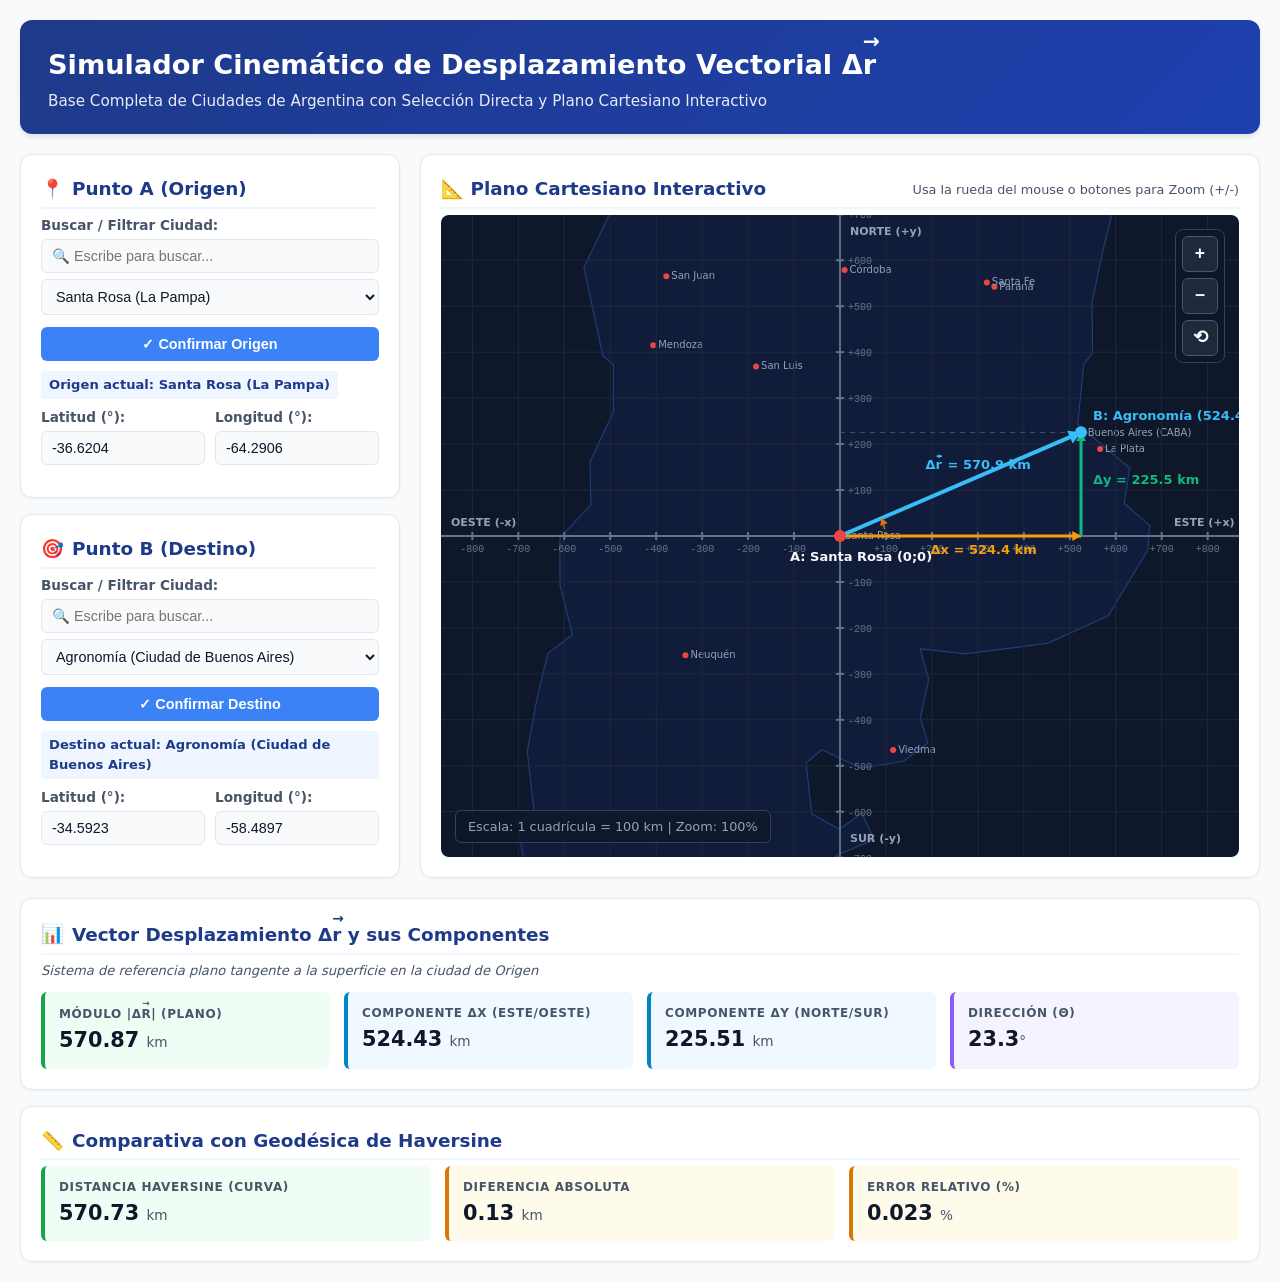
==== desplazamiento2d/index.html @ 4ae75385 "Create index.html" ====
<!DOCTYPE html>
<html lang="es">
<head>
    <meta charset="UTF-8">
    <meta name="viewport" content="width=device-width, initial-scale=1.0">
    <title>Simulador Cinemático de Desplazamiento Vectorial Δr</title>
    <style>
        :root {
            --primary: #1e3a8a;
            --primary-light: #3b82f6;
            --accent: #d97706;
            --bg-main: #f8fafc;
            --card-bg: #ffffff;
            --text-dark: #0f172a;
            --text-muted: #475569;
            --border: #e2e8f0;
            --success: #16a34a;
        }
        * { box-sizing: border-box; margin: 0; padding: 0; }
        body { font-family: system-ui, sans-serif; background-color: var(--bg-main); color: var(--text-dark); line-height: 1.5; padding: 20px; }
        .container { max-width: 1320px; margin: 0 auto; }
        .vec-arrow { position: relative; display: inline-block; padding-top: 0.1em; }
        .vec-arrow::after { content: "→"; position: absolute; top: -0.55em; left: 0; width: 100%; text-align: center; font-size: 0.75em; font-weight: bold; line-height: 1; }
        header { background: linear-gradient(135deg, #1e3a8a 0%, #1e40af 100%); color: white; padding: 22px 28px; border-radius: 12px; margin-bottom: 20px; box-shadow: 0 4px 6px -1px rgba(0,0,0,0.1); }
        header h1 { font-size: 1.7rem; font-weight: 700; margin-bottom: 4px; }
        header p { font-size: 0.95rem; opacity: 0.9; }
        .top-row { display: grid; grid-template-columns: 380px 1fr; gap: 20px; margin-bottom: 20px; }
        @media (max-width: 960px) { .top-row { grid-template-columns: 1fr; } }
        .left-panel { display: flex; flex-direction: column; gap: 16px; }
        .canvas-panel { display: flex; flex-direction: column; }
        .card { background-color: var(--card-bg); border: 1px solid var(--border); border-radius: 12px; padding: 20px; box-shadow: 0 1px 3px rgba(0,0,0,0.05); }
        .card h2 { font-size: 1.15rem; color: var(--primary); margin-bottom: 6px; padding-bottom: 4px; border-bottom: 2px solid #eff6ff; display: flex; align-items: center; gap: 8px; }
        .subtitle-text { font-size: 0.82rem; color: var(--text-muted); font-weight: 500; margin-bottom: 12px; font-style: italic; }
        .form-group { margin-bottom: 12px; }
        label { display: block; font-size: 0.85rem; font-weight: 600; color: var(--text-muted); margin-bottom: 4px; }
        select, input { width: 100%; padding: 8px 10px; border: 1px solid var(--border); border-radius: 6px; font-size: 0.9rem; background-color: #f8fafc; color: var(--text-dark); transition: border-color 0.2s; }
        select:focus, input:focus { outline: none; border-color: var(--primary-light); background-color: #ffffff; }
        .btn-confirm { width: 100%; background-color: var(--primary-light); color: white; font-weight: 700; font-size: 0.9rem; padding: 9px 12px; border: none; border-radius: 6px; cursor: pointer; margin-top: 6px; margin-bottom: 10px; transition: background-color 0.2s, transform 0.1s; display: flex; align-items: center; justify-content: center; gap: 6px; }
        .btn-confirm:hover { background-color: var(--primary); }
        .btn-confirm:active { transform: scale(0.98); }
        .coords-grid { display: grid; grid-template-columns: 1fr 1fr; gap: 10px; }
        .canvas-container { width: 100%; height: 100%; min-height: 520px; background-color: #0f172a; border-radius: 8px; position: relative; overflow: hidden; user-select: none; }
        canvas { width: 100%; height: 100%; display: block; cursor: grab; }
        canvas:active { cursor: grabbing; }
        .zoom-toolbar { position: absolute; top: 14px; right: 14px; display: flex; flex-direction: column; gap: 6px; z-index: 10; background: rgba(15,23,42,0.85); padding: 6px; border-radius: 8px; border: 1px solid #334155; backdrop-filter: blur(4px); }
        .btn-zoom { background: #1e293b; color: #f8fafc; border: 1px solid #475569; width: 36px; height: 36px; border-radius: 6px; font-size: 1.1rem; font-weight: bold; cursor: pointer; display: flex; align-items: center; justify-content: center; transition: all 0.2s; }
        .btn-zoom:hover { background: var(--primary-light); border-color: var(--primary-light); }
        .zoom-info { position: absolute; bottom: 14px; left: 14px; background: rgba(15,23,42,0.85); color: #94a3b8; font-size: 0.8rem; padding: 6px 12px; border-radius: 6px; border: 1px solid #334155; pointer-events: none; }
        .bottom-row { display: flex; flex-direction: column; gap: 16px; }
        .results-grid { display: grid; grid-template-columns: repeat(auto-fit, minmax(220px, 1fr)); gap: 14px; }
        .metric-card { background-color: #f1f5f9; border-left: 4px solid var(--primary-light); padding: 12px 14px; border-radius: 6px; }
        .metric-card.accent { border-left-color: var(--accent); background-color: #fffbeb; }
        .metric-card.success { border-left-color: var(--success); background-color: #f0fdf4; }
        .metric-title { font-size: 0.75rem; text-transform: uppercase; letter-spacing: 0.05em; color: var(--text-muted); font-weight: 700; }
        .metric-value { font-size: 1.3rem; font-weight: 700; color: var(--text-dark); margin-top: 2px; }
        .metric-unit { font-size: 0.85rem; font-weight: 400; color: var(--text-muted); }
        .search-box { margin-bottom: 6px; }
        .active-city-badge { font-size: 0.82rem; color: var(--primary); font-weight: 600; background: #eff6ff; padding: 4px 8px; border-radius: 4px; margin-bottom: 8px; display: inline-block; }
    </style>
</head>
<body>

<div class="container">
    <header>
        <h1>Simulador Cinemático de Desplazamiento Vectorial Δ<span class="vec-arrow">r</span></h1>
        <p>Base Completa de Ciudades de Argentina con Selección Directa y Plano Cartesiano Interactivo</p>
    </header>

    <!-- FILA SUPERIOR -->
    <div class="top-row">
        <div class="left-panel">
            <div class="card">
                <h2><span>📍</span> Punto A (Origen)</h2>
                <div class="form-group">
                    <label for="search-origen">Buscar / Filtrar Ciudad:</label>
                    <input type="text" id="search-origen" class="search-box" placeholder="🔍 Escribe para buscar..." oninput="filtrarCiudades('origen')">
                    <select id="select-origen"></select>
                </div>
                <button class="btn-confirm" onclick="confirmarOrigen()"><span>✓ Confirmar Origen</span></button>
                <div class="active-city-badge" id="badge-origen">Origen actual: Santa Rosa</div>
                <div class="coords-grid">
                    <div class="form-group">
                        <label for="lat1">Latitud (°):</label>
                        <input type="number" id="lat1" step="0.0001" oninput="marcarPersonalizadoOrigen(); calcular();">
                    </div>
                    <div class="form-group">
                        <label for="lon1">Longitud (°):</label>
                        <input type="number" id="lon1" step="0.0001" oninput="marcarPersonalizadoOrigen(); calcular();">
                    </div>
                </div>
            </div>
            <div class="card">
                <h2><span>🎯</span> Punto B (Destino)</h2>
                <div class="form-group">
                    <label for="search-destino">Buscar / Filtrar Ciudad:</label>
                    <input type="text" id="search-destino" class="search-box" placeholder="🔍 Escribe para buscar..." oninput="filtrarCiudades('destino')">
                    <select id="select-destino"></select>
                </div>
                <button class="btn-confirm" onclick="confirmarDestino()"><span>✓ Confirmar Destino</span></button>
                <div class="active-city-badge" id="badge-destino">Destino actual: Ciudad de Buenos Aires</div>
                <div class="coords-grid">
                    <div class="form-group">
                        <label for="lat2">Latitud (°):</label>
                        <input type="number" id="lat2" step="0.0001" oninput="marcarPersonalizadoDestino(); calcular();">
                    </div>
                    <div class="form-group">
                        <label for="lon2">Longitud (°):</label>
                        <input type="number" id="lon2" step="0.0001" oninput="marcarPersonalizadoDestino(); calcular();">
                    </div>
                </div>
            </div>
        </div>

        <div class="canvas-panel">
            <div class="card" style="height: 100%; display: flex; flex-direction: column;">
                <h2>
                    <span>📐 Plano Cartesiano Interactivo</span>
                    <span style="font-size:0.8rem; font-weight:normal; color:var(--text-muted); margin-left:auto;">Usa la rueda del mouse o botones para Zoom (+/-)</span>
                </h2>
                <div class="canvas-container" style="flex: 1;">
                    <div class="zoom-toolbar">
                        <button class="btn-zoom" onclick="cambiarZoom(1.2)" title="Ampliar">+</button>
                        <button class="btn-zoom" onclick="cambiarZoom(1/1.2)" title="Reducir">−</button>
                        <button class="btn-zoom" onclick="resetZoomPan()" title="Ajustar Escala">⟲</button>
                    </div>
                    <div class="zoom-info" id="zoom-info">Escala: 1 div = 100 km</div>
                    <canvas id="vectorCanvas"></canvas>
                </div>
            </div>
        </div>
    </div>

    <!-- FILA INFERIOR -->
    <div class="bottom-row">
        <div class="card">
            <h2><span>📊</span> <span>Vector Desplazamiento Δ<span class="vec-arrow">r</span> y sus Componentes</span></h2>
            <div class="subtitle-text">Sistema de referencia plano tangente a la superficie en la ciudad de Origen</div>
            <div class="results-grid">
                <div class="metric-card success" style="border-left-color: #16a34a; background-color: #f0fdf4;">
                    <div class="metric-title">Módulo |Δ<span class="vec-arrow">r</span>| (Plano)</div>
                    <div class="metric-value" id="res-plana">0.00 <span class="metric-unit">km</span></div>
                </div>
                <div class="metric-card" style="border-left-color: #0284c7; background-color: #f0f9ff;">
                    <div class="metric-title">Componente Δx (Este/Oeste)</div>
                    <div class="metric-value" id="res-dx">0.00 <span class="metric-unit">km</span></div>
                </div>
                <div class="metric-card" style="border-left-color: #0284c7; background-color: #f0f9ff;">
                    <div class="metric-title">Componente Δy (Norte/Sur)</div>
                    <div class="metric-value" id="res-dy">0.00 <span class="metric-unit">km</span></div>
                </div>
                <div class="metric-card" style="border-left-color: #8b5cf6; background-color: #f5f3ff;">
                    <div class="metric-title" title="Medido en sentido antihorario desde el eje +X (Este), en el rango de 0° a 360°.">Dirección (θ)</div>
                    <div class="metric-value" id="res-angulo">0.0<span class="metric-unit">°</span></div>
                </div>
            </div>
        </div>

        <div class="card">
            <h2><span>📏</span> <span>Comparativa con Geodésica de Haversine</span></h2>
            <div class="results-grid">
                <div class="metric-card success" style="border-left-color: #16a34a; background-color: #f0fdf4;">
                    <div class="metric-title">Distancia Haversine (Curva)</div>
                    <div class="metric-value" id="res-haversine">0.00 <span class="metric-unit">km</span></div>
                </div>
                <div class="metric-card accent" style="border-left-color: #d97706; background-color: #fffbeb;">
                    <div class="metric-title">Diferencia Absoluta</div>
                    <div class="metric-value" id="res-dif">0.00 <span class="metric-unit">km</span></div>
                </div>
                <div class="metric-card accent" style="border-left-color: #d97706; background-color: #fffbeb;">
                    <div class="metric-title">Error Relativo (%)</div>
                    <div class="metric-value" id="res-error">0.00 <span class="metric-unit">%</span></div>
                </div>
            </div>
        </div>
    </div>
</div>

<script>
    const R_TIERRA = 6371;

    // ===== BASE DE DATOS DE CIUDADES (completa) =====
    const ciudades = [{"nombre": "11 de Septiembre (Buenos Aires)", "city": "11 de Septiembre", "pcia": "Buenos Aires", "lat": -34.566, "lon": -58.6186}, {"nombre": "12 de Octubre (Buenos Aires)", "city": "12 de Octubre", "pcia": "Buenos Aires", "lat": -35.6052, "lon": -60.9191}, {"nombre": "16 de Julio (Buenos Aires)", "city": "16 de Julio", "pcia": "Buenos Aires", "lat": -37.2005, "lon": -60.1647}, {"nombre": "17 de Agosto (Buenos Aires)", "city": "17 de Agosto", "pcia": "Buenos Aires", "lat": -37.9098, "lon": -62.9356}, {"nombre": "20 de Junio (Buenos Aires)", "city": "20 de Junio", "pcia": "Buenos Aires", "lat": -34.7762, "lon": -58.7296}, {"nombre": "25 de Mayo (Buenos Aires)", "city": "25 de Mayo", "pcia": "Buenos Aires", "lat": -35.4325, "lon": -60.1716}, {"nombre": "30 de Agosto (Buenos Aires)", "city": "30 de Agosto", "pcia": "Buenos Aires", "lat": -36.2786, "lon": -62.5452}, {"nombre": "9 de Abril (Buenos Aires)", "city": "9 de Abril", "pcia": "Buenos Aires", "lat": -34.7628, "lon": -58.4875}, {"nombre": "9 de Julio (Buenos Aires)", "city": "9 de Julio", "pcia": "Buenos Aires", "lat": -35.4439, "lon": -60.8846}, {"nombre": "Abasto (Buenos Aires)", "city": "Abasto", "pcia": "Buenos Aires", "lat": -34.9868, "lon": -58.0909}, {"nombre": "Abbott (Buenos Aires)", "city": "Abbott", "pcia": "Buenos Aires", "lat": -35.2813, "lon": -58.8028}, {"nombre": "Acasusso (Buenos Aires)", "city": "Acasusso", "pcia": "Buenos Aires", "lat": -34.4782, "lon": -58.5027}, {"nombre": "Acevedo (Buenos Aires)", "city": "Acevedo", "pcia": "Buenos Aires", "lat": -33.755, "lon": -60.44}, {"nombre": "Adolfo Gonzales Chaves (Buenos Aires)", "city": "Adolfo Gonzales Chaves", "pcia": "Buenos Aires", "lat": -38.0324, "lon": -60.0994}, {"nombre": "Adrogué (Buenos Aires)", "city": "Adrogué", "pcia": "Buenos Aires", "lat": -34.7974, "lon": -58.3885}, {"nombre": "Aeropuerto Internacional Ezeiza (Buenos Aires)", "city": "Aeropuerto Internacional Ezeiza", "pcia": "Buenos Aires", "lat": -34.7925, "lon": -58.5246}, {"nombre": "Aguas Verdes (Buenos Aires)", "city": "Aguas Verdes", "pcia": "Buenos Aires", "lat": -36.6369, "lon": -56.6901}, {"nombre": "Agustina (Buenos Aires)", "city": "Agustina", "pcia": "Buenos Aires", "lat": -34.4578, "lon": -61.0665}, {"nombre": "Agustín Mosconi (Buenos Aires)", "city": "Agustín Mosconi", "pcia": "Buenos Aires", "lat": -35.7403, "lon": -60.5571}, {"nombre": "Agustín Roca (Buenos Aires)", "city": "Agustín Roca", "pcia": "Buenos Aires", "lat": -34.5073, "lon": -60.8649}, {"nombre": "Alberdi Viejo (Buenos Aires)", "city": "Alberdi Viejo", "pcia": "Buenos Aires", "lat": -34.4397, "lon": -61.8466}, {"nombre": "Alberti (Buenos Aires)", "city": "Alberti", "pcia": "Buenos Aires", "lat": -35.0316, "lon": -60.2803}, {"nombre": "Aldo Bonzi (Buenos Aires)", "city": "Aldo Bonzi", "pcia": "Buenos Aires", "lat": -34.707, "lon": -58.5192}, {"nombre": "Alejandro Korn (Buenos Aires)", "city": "Alejandro Korn", "pcia": "Buenos Aires", "lat": -34.9814, "lon": -58.3767}, {"nombre": "Alejandro Petión (Buenos Aires)", "city": "Alejandro Petión", "pcia": "Buenos Aires", "lat": -34.9776, "lon": -58.6746}, {"nombre": "Alfredo Demarchi (Buenos Aires)", "city": "Alfredo Demarchi", "pcia": "Buenos Aires", "lat": -35.2924, "lon": -61.4058}, {"nombre": "Almirante Brown (Buenos Aires)", "city": "Almirante Brown", "pcia": "Buenos Aires", "lat": -34.798, "lon": -58.3843}, {"nombre": "Altamirano (Buenos Aires)", "city": "Altamirano", "pcia": "Buenos Aires", "lat": -35.361, "lon": -58.1512}, {"nombre": "Alvarez Jonte (Buenos Aires)", "city": "Alvarez Jonte", "pcia": "Buenos Aires", "lat": -35.3217, "lon": -57.454}, {"nombre": "América (Buenos Aires)", "city": "América", "pcia": "Buenos Aires", "lat": -35.4892, "lon": -62.9759}, {"nombre": "Andant (Buenos Aires)", "city": "Andant", "pcia": "Buenos Aires", "lat": -36.5601, "lon": -62.139}, {"nombre": "Antonio Carboni (Buenos Aires)", "city": "Antonio Carboni", "pcia": "Buenos Aires", "lat": -35.201, "lon": -59.3454}, {"nombre": "Aparicio (Buenos Aires)", "city": "Aparicio", "pcia": "Buenos Aires", "lat": -38.6211, "lon": -60.8828}, {"nombre": "Arana (Buenos Aires)", "city": "Arana", "pcia": "Buenos Aires", "lat": -34.9996, "lon": -57.8925}, {"nombre": "Arboledas (Buenos Aires)", "city": "Arboledas", "pcia": "Buenos Aires", "lat": -36.8832, "lon": -61.4877}, {"nombre": "Arenas Verdes (Buenos Aires)", "city": "Arenas Verdes", "pcia": "Buenos Aires", "lat": -38.5451, "lon": -58.5574}, {"nombre": "Arenaza (Buenos Aires)", "city": "Arenaza", "pcia": "Buenos Aires", "lat": -34.985, "lon": -61.7743}, {"nombre": "Argerich (Buenos Aires)", "city": "Argerich", "pcia": "Buenos Aires", "lat": -38.7702, "lon": -62.603}, {"nombre": "Ariel (Buenos Aires)", "city": "Ariel", "pcia": "Buenos Aires", "lat": -36.5314, "lon": -59.9218}, {"nombre": "Arrecifes (Buenos Aires)", "city": "Arrecifes", "pcia": "Buenos Aires", "lat": -34.0675, "lon": -60.1087}, {"nombre": "Arribeños (Buenos Aires)", "city": "Arribeños", "pcia": "Buenos Aires", "lat": -34.2084, "lon": -61.3552}, {"nombre": "Arroyo Corto (Buenos Aires)", "city": "Arroyo Corto", "pcia": "Buenos Aires", "lat": -37.5149, "lon": -62.3122}, {"nombre": "Arroyo Dulce (Buenos Aires)", "city": "Arroyo Dulce", "pcia": "Buenos Aires", "lat": -34.1014, "lon": -60.4088}, {"nombre": "Arroyo Venado (Buenos Aires)", "city": "Arroyo Venado", "pcia": "Buenos Aires", "lat": -37.0822, "lon": -62.5403}, {"nombre": "Arroyo de la Cruz (Buenos Aires)", "city": "Arroyo de la Cruz", "pcia": "Buenos Aires", "lat": -34.3302, "lon": -59.114}, {"nombre": "Arturo Seguí (Buenos Aires)", "city": "Arturo Seguí", "pcia": "Buenos Aires", "lat": -34.8913, "lon": -58.1319}, {"nombre": "Asamblea (Buenos Aires)", "city": "Asamblea", "pcia": "Buenos Aires", "lat": -35.2255, "lon": -60.4161}, {"nombre": "Ascensión (Buenos Aires)", "city": "Ascensión", "pcia": "Buenos Aires", "lat": -34.231, "lon": -61.1032}, {"nombre": "Atalaya (Buenos Aires)", "city": "Atalaya", "pcia": "Buenos Aires", "lat": -35.0243, "lon": -57.5355}, {"nombre": "Atlántida (Buenos Aires)", "city": "Atlántida", "pcia": "Buenos Aires", "lat": -37.8477, "lon": -57.5133}, {"nombre": "Avellaneda (Buenos Aires)", "city": "Avellaneda", "pcia": "Buenos Aires", "lat": -34.6638, "lon": -58.3627}, {"nombre": "Ayacucho (Buenos Aires)", "city": "Ayacucho", "pcia": "Buenos Aires", "lat": -37.1528, "lon": -58.4884}, {"nombre": "Azcuénaga (Buenos Aires)", "city": "Azcuénaga", "pcia": "Buenos Aires", "lat": -34.3665, "lon": -59.3755}, {"nombre": "Azopardo (Buenos Aires)", "city": "Azopardo", "pcia": "Buenos Aires", "lat": -37.7042, "lon": -62.9013}, {"nombre": "Azul (Buenos Aires)", "city": "Azul", "pcia": "Buenos Aires", "lat": -36.7774, "lon": -59.8634}, {"nombre": "Bahía Blanca (Buenos Aires)", "city": "Bahía Blanca", "pcia": "Buenos Aires", "lat": -38.7228, "lon": -62.2727}, {"nombre": "Bahía San Blas (Buenos Aires)", "city": "Bahía San Blas", "pcia": "Buenos Aires", "lat": -40.5546, "lon": -62.2368}, {"nombre": "Baigorrita (Buenos Aires)", "city": "Baigorrita", "pcia": "Buenos Aires", "lat": -34.7478, "lon": -60.9884}, {"nombre": "Bajo Hondo (Buenos Aires)", "city": "Bajo Hondo", "pcia": "Buenos Aires", "lat": -38.7628, "lon": -61.9205}, {"nombre": "Balcarce (Buenos Aires)", "city": "Balcarce", "pcia": "Buenos Aires", "lat": -37.8464, "lon": -58.2555}, {"nombre": "Balneario Laguna de Gómez (Buenos Aires)", "city": "Balneario Laguna de Gómez", "pcia": "Buenos Aires", "lat": -34.6609, "lon": -61.0187}, {"nombre": "Balneario Orense (Buenos Aires)", "city": "Balneario Orense", "pcia": "Buenos Aires", "lat": -38.8074, "lon": -59.7375}, {"nombre": "Balneario Pehuen Co (Buenos Aires)", "city": "Balneario Pehuen Co", "pcia": "Buenos Aires", "lat": -38.9999, "lon": -61.5537}, {"nombre": "Balneario San Cayetano (Buenos Aires)", "city": "Balneario San Cayetano", "pcia": "Buenos Aires", "lat": -38.7481, "lon": -59.4305}, {"nombre": "Balneario Sauce Grande (Buenos Aires)", "city": "Balneario Sauce Grande", "pcia": "Buenos Aires", "lat": -38.9938, "lon": -61.208}, {"nombre": "Banderaló (Buenos Aires)", "city": "Banderaló", "pcia": "Buenos Aires", "lat": -35.0149, "lon": -63.376}, {"nombre": "Banfield (Buenos Aires)", "city": "Banfield", "pcia": "Buenos Aires", "lat": -34.7447, "lon": -58.3929}, {"nombre": "Baradero (Buenos Aires)", "city": "Baradero", "pcia": "Buenos Aires", "lat": -33.8071, "lon": -59.5022}, {"nombre": "Barker (Buenos Aires)", "city": "Barker", "pcia": "Buenos Aires", "lat": -37.6397, "lon": -59.3911}, {"nombre": "Barrio América Unida (Buenos Aires)", "city": "Barrio América Unida", "pcia": "Buenos Aires", "lat": -34.8832, "lon": -58.4178}, {"nombre": "Barrio Banco Provincia (Buenos Aires)", "city": "Barrio Banco Provincia", "pcia": "Buenos Aires", "lat": -34.8743, "lon": -57.8547}, {"nombre": "Barrio Belgrano (Buenos Aires)", "city": "Barrio Belgrano", "pcia": "Buenos Aires", "lat": -34.899, "lon": -58.6514}, {"nombre": "Barrio Colinas Verdes (Buenos Aires)", "city": "Barrio Colinas Verdes", "pcia": "Buenos Aires", "lat": -37.8925, "lon": -57.8245}, {"nombre": "Barrio El Boquerón (Buenos Aires)", "city": "Barrio El Boquerón", "pcia": "Buenos Aires", "lat": -38.0269, "lon": -57.7955}, {"nombre": "Barrio El Carmen Este (Buenos Aires)", "city": "Barrio El Carmen Este", "pcia": "Buenos Aires", "lat": -34.9303, "lon": -57.8853}, {"nombre": "Barrio El Carmen Oeste (Buenos Aires)", "city": "Barrio El Carmen Oeste", "pcia": "Buenos Aires", "lat": -34.9389, "lon": -57.8776}, {"nombre": "Barrio El Casal (Buenos Aires)", "city": "Barrio El Casal", "pcia": "Buenos Aires", "lat": -37.8316, "lon": -57.6221}, {"nombre": "Barrio El Coyunco (Buenos Aires)", "city": "Barrio El Coyunco", "pcia": "Buenos Aires", "lat": -37.9105, "lon": -57.7488}, {"nombre": "Barrio El Mirador (Buenos Aires)", "city": "Barrio El Mirador", "pcia": "Buenos Aires", "lat": -35.3145, "lon": -58.0484}, {"nombre": "Barrio El Taladro (Buenos Aires)", "city": "Barrio El Taladro", "pcia": "Buenos Aires", "lat": -35.0715, "lon": -58.8653}, {"nombre": "Barrio Gambier (Buenos Aires)", "city": "Barrio Gambier", "pcia": "Buenos Aires", "lat": -34.9361, "lon": -57.9849}, {"nombre": "Barrio Kennedy (Buenos Aires)", "city": "Barrio Kennedy", "pcia": "Buenos Aires", "lat": -37.0203, "lon": -57.1034}, {"nombre": "Barrio La Gloria (Buenos Aires)", "city": "Barrio La Gloria", "pcia": "Buenos Aires", "lat": -37.9333, "lon": -57.7756}, {"nombre": "Barrio Las Casuarinas (Buenos Aires)", "city": "Barrio Las Casuarinas", "pcia": "Buenos Aires", "lat": -34.5624, "lon": -59.1783}, {"nombre": "Barrio Las Golondrinas (Buenos Aires)", "city": "Barrio Las Golondrinas", "pcia": "Buenos Aires", "lat": -35.0011, "lon": -58.1305}, {"nombre": "Barrio Las Malvinas (Buenos Aires)", "city": "Barrio Las Malvinas", "pcia": "Buenos Aires", "lat": -34.9343, "lon": -58.0017}, {"nombre": "Barrio Las Margaritas (Buenos Aires)", "city": "Barrio Las Margaritas", "pcia": "Buenos Aires", "lat": -34.1847, "lon": -60.699}, {"nombre": "Barrio Las Quintas (Buenos Aires)", "city": "Barrio Las Quintas", "pcia": "Buenos Aires", "lat": -34.9251, "lon": -58.0165}, {"nombre": "Barrio Lisandro de la Torre y Santa Marta (Buenos Aires)", "city": "Barrio Lisandro de la Torre y Santa Marta", "pcia": "Buenos Aires", "lat": -34.9063, "lon": -58.7065}, {"nombre": "Barrio Lomas Altas (Buenos Aires)", "city": "Barrio Lomas Altas", "pcia": "Buenos Aires", "lat": -35.5841, "lon": -58.0682}, {"nombre": "Barrio Los Bosquecitos (Buenos Aires)", "city": "Barrio Los Bosquecitos", "pcia": "Buenos Aires", "lat": -35.1038, "lon": -58.1849}, {"nombre": "Barrio Los Pioneros (Barrio Tavella) (Buenos Aires)", "city": "Barrio Los Pioneros (Barrio Tavella)", "pcia": "Buenos Aires", "lat": -34.2525, "lon": -58.9597}, {"nombre": "Barrio Morabo (Buenos Aires)", "city": "Barrio Morabo", "pcia": "Buenos Aires", "lat": -34.5567, "lon": -58.9384}, {"nombre": "Barrio Parque General San Martín (Buenos Aires)", "city": "Barrio Parque General San Martín", "pcia": "Buenos Aires", "lat": -34.5656, "lon": -58.5861}, {"nombre": "Barrio Parque Las Acacias (Buenos Aires)", "city": "Barrio Parque Las Acacias", "pcia": "Buenos Aires", "lat": -35.0986, "lon": -58.2773}, {"nombre": "Barrio Ruta 24 Kilómetro 10 (Buenos Aires)", "city": "Barrio Ruta 24 Kilómetro 10", "pcia": "Buenos Aires", "lat": -34.6843, "lon": -58.9583}, {"nombre": "Barrio Río Salado (Buenos Aires)", "city": "Barrio Río Salado", "pcia": "Buenos Aires", "lat": -35.694, "lon": -58.4486}, {"nombre": "Barrio Saavedra (Buenos Aires)", "city": "Barrio Saavedra", "pcia": "Buenos Aires", "lat": -34.138, "lon": -59.0054}, {"nombre": "Barrio San Cayetano (Buenos Aires)", "city": "Barrio San Cayetano", "pcia": "Buenos Aires", "lat": -35.5354, "lon": -58.014}, {"nombre": "Barrio Santa Paula (Buenos Aires)", "city": "Barrio Santa Paula", "pcia": "Buenos Aires", "lat": -37.9305, "lon": -57.6836}, {"nombre": "Barrio Santa Rosa (Buenos Aires)", "city": "Barrio Santa Rosa", "pcia": "Buenos Aires", "lat": -34.9515, "lon": -58.7805}, {"nombre": "Barrio Universitario (Buenos Aires)", "city": "Barrio Universitario", "pcia": "Buenos Aires", "lat": -34.9023, "lon": -57.9248}, {"nombre": "Batán (Buenos Aires)", "city": "Batán", "pcia": "Buenos Aires", "lat": -38.0078, "lon": -57.7105}, {"nombre": "Bayauca (Buenos Aires)", "city": "Bayauca", "pcia": "Buenos Aires", "lat": -34.8675, "lon": -61.2873}, {"nombre": "Bella Vista (Buenos Aires)", "city": "Bella Vista", "pcia": "Buenos Aires", "lat": -34.5683, "lon": -58.6821}, {"nombre": "Bellocq (Buenos Aires)", "city": "Bellocq", "pcia": "Buenos Aires", "lat": -35.9166, "lon": -61.5341}, {"nombre": "Belén de Escobar (Buenos Aires)", "city": "Belén de Escobar", "pcia": "Buenos Aires", "lat": -34.3455, "lon": -58.7928}, {"nombre": "Benavídez (Buenos Aires)", "city": "Benavídez", "pcia": "Buenos Aires", "lat": -34.4116, "lon": -58.6899}, {"nombre": "Benitez (Buenos Aires)", "city": "Benitez", "pcia": "Buenos Aires", "lat": -34.9671, "lon": -60.1271}, {"nombre": "Benito Juárez (Buenos Aires)", "city": "Benito Juárez", "pcia": "Buenos Aires", "lat": -37.6743, "lon": -59.8048}, {"nombre": "Berazategui (Buenos Aires)", "city": "Berazategui", "pcia": "Buenos Aires", "lat": -34.763, "lon": -58.2122}, {"nombre": "Berazategui Oeste (Buenos Aires)", "city": "Berazategui Oeste", "pcia": "Buenos Aires", "lat": -34.777, "lon": -58.2389}, {"nombre": "Berdier (Buenos Aires)", "city": "Berdier", "pcia": "Buenos Aires", "lat": -34.3979, "lon": -60.2596}, {"nombre": "Berisso (Buenos Aires)", "city": "Berisso", "pcia": "Buenos Aires", "lat": -34.8703, "lon": -57.8833}, {"nombre": "Bermúdez (Buenos Aires)", "city": "Bermúdez", "pcia": "Buenos Aires", "lat": -34.6946, "lon": -61.3287}, {"nombre": "Bernal (Buenos Aires)", "city": "Bernal", "pcia": "Buenos Aires", "lat": -34.7109, "lon": -58.2834}, {"nombre": "Bernal Oeste (Buenos Aires)", "city": "Bernal Oeste", "pcia": "Buenos Aires", "lat": -34.7263, "lon": -58.3179}, {"nombre": "Berutti (Buenos Aires)", "city": "Berutti", "pcia": "Buenos Aires", "lat": -35.8526, "lon": -62.5124}, {"nombre": "Billinghurst (Buenos Aires)", "city": "Billinghurst", "pcia": "Buenos Aires", "lat": -34.5752, "lon": -58.5747}, {"nombre": "Blancagrande (Buenos Aires)", "city": "Blancagrande", "pcia": "Buenos Aires", "lat": -36.5345, "lon": -60.8854}, {"nombre": "Blaquier (Buenos Aires)", "city": "Blaquier", "pcia": "Buenos Aires", "lat": -34.6362, "lon": -62.4778}, {"nombre": "Bocayuva (Buenos Aires)", "city": "Bocayuva", "pcia": "Buenos Aires", "lat": -36.2061, "lon": -63.0775}, {"nombre": "Bordenave (Buenos Aires)", "city": "Bordenave", "pcia": "Buenos Aires", "lat": -37.8055, "lon": -63.0434}, {"nombre": "Bosques (Buenos Aires)", "city": "Bosques", "pcia": "Buenos Aires", "lat": -34.8166, "lon": -58.2313}, {"nombre": "Boulogne Sur Mer (Buenos Aires)", "city": "Boulogne Sur Mer", "pcia": "Buenos Aires", "lat": -34.5095, "lon": -58.5669}, {"nombre": "Bragado (Buenos Aires)", "city": "Bragado", "pcia": "Buenos Aires", "lat": -35.1156, "lon": -60.4896}, {"nombre": "Burzaco (Buenos Aires)", "city": "Burzaco", "pcia": "Buenos Aires", "lat": -34.8282, "lon": -58.391}, {"nombre": "Béccar (Buenos Aires)", "city": "Béccar", "pcia": "Buenos Aires", "lat": -34.4602, "lon": -58.5314}, {"nombre": "Cabildo (Buenos Aires)", "city": "Cabildo", "pcia": "Buenos Aires", "lat": -38.4852, "lon": -61.8938}, {"nombre": "Cacharí (Buenos Aires)", "city": "Cacharí", "pcia": "Buenos Aires", "lat": -36.3767, "lon": -59.5046}, {"nombre": "Cadret (Buenos Aires)", "city": "Cadret", "pcia": "Buenos Aires", "lat": -35.7715, "lon": -61.3358}, {"nombre": "Camet (Buenos Aires)", "city": "Camet", "pcia": "Buenos Aires", "lat": -37.9401, "lon": -57.5499}, {"nombre": "Camet Norte (Buenos Aires)", "city": "Camet Norte", "pcia": "Buenos Aires", "lat": -37.8245, "lon": -57.4918}, {"nombre": "Campana (Buenos Aires)", "city": "Campana", "pcia": "Buenos Aires", "lat": -34.1633, "lon": -58.9592}, {"nombre": "Campo de Mayo (Buenos Aires)", "city": "Campo de Mayo", "pcia": "Buenos Aires", "lat": -34.5551, "lon": -58.6522}, {"nombre": "Campos Salles (Buenos Aires)", "city": "Campos Salles", "pcia": "Buenos Aires", "lat": -33.4017, "lon": -60.2375}, {"nombre": "Campos de Roca (Buenos Aires)", "city": "Campos de Roca", "pcia": "Buenos Aires", "lat": -35.1169, "lon": -58.0993}, {"nombre": "Canning (Buenos Aires)", "city": "Canning", "pcia": "Buenos Aires", "lat": -34.857, "lon": -58.4979}, {"nombre": "Capilla del Señor (Buenos Aires)", "city": "Capilla del Señor", "pcia": "Buenos Aires", "lat": -34.2941, "lon": -59.0993}, {"nombre": "Capitán Castro (Buenos Aires)", "city": "Capitán Castro", "pcia": "Buenos Aires", "lat": -35.9124, "lon": -62.2242}, {"nombre": "Capitán Sarmiento (Buenos Aires)", "city": "Capitán Sarmiento", "pcia": "Buenos Aires", "lat": -34.1713, "lon": -59.7936}, {"nombre": "Carapachay (Buenos Aires)", "city": "Carapachay", "pcia": "Buenos Aires", "lat": -34.5282, "lon": -58.5346}, {"nombre": "Cardenal Cagliero (Buenos Aires)", "city": "Cardenal Cagliero", "pcia": "Buenos Aires", "lat": -40.6502, "lon": -62.7556}, {"nombre": "Carhué (Buenos Aires)", "city": "Carhué", "pcia": "Buenos Aires", "lat": -37.1795, "lon": -62.76}, {"nombre": "Cariló (Buenos Aires)", "city": "Cariló", "pcia": "Buenos Aires", "lat": -37.1652, "lon": -56.8988}, {"nombre": "Carlos Beguerie (Buenos Aires)", "city": "Carlos Beguerie", "pcia": "Buenos Aires", "lat": -35.4856, "lon": -59.0998}, {"nombre": "Carlos Casares (Buenos Aires)", "city": "Carlos Casares", "pcia": "Buenos Aires", "lat": -35.6225, "lon": -61.3655}, {"nombre": "Carlos Keen (Buenos Aires)", "city": "Carlos Keen", "pcia": "Buenos Aires", "lat": -34.4868, "lon": -59.2195}, {"nombre": "Carlos María Naón (Buenos Aires)", "city": "Carlos María Naón", "pcia": "Buenos Aires", "lat": -35.2372, "lon": -60.8233}, {"nombre": "Carlos Salas (Buenos Aires)", "city": "Carlos Salas", "pcia": "Buenos Aires", "lat": -35.3923, "lon": -61.9926}, {"nombre": "Carlos Spegazzini (Buenos Aires)", "city": "Carlos Spegazzini", "pcia": "Buenos Aires", "lat": -34.9117, "lon": -58.5922}, {"nombre": "Carlos Tejedor (Buenos Aires)", "city": "Carlos Tejedor", "pcia": "Buenos Aires", "lat": -35.3915, "lon": -62.42}, {"nombre": "Carlos Tomás Sourigues (Buenos Aires)", "city": "Carlos Tomás Sourigues", "pcia": "Buenos Aires", "lat": -34.8063, "lon": -58.2154}, {"nombre": "Carmen de Areco (Buenos Aires)", "city": "Carmen de Areco", "pcia": "Buenos Aires", "lat": -34.3767, "lon": -59.8227}, {"nombre": "Carmen de Patagones (Buenos Aires)", "city": "Carmen de Patagones", "pcia": "Buenos Aires", "lat": -40.8025, "lon": -62.9836}, {"nombre": "Casalins (Buenos Aires)", "city": "Casalins", "pcia": "Buenos Aires", "lat": -36.3164, "lon": -58.5514}, {"nombre": "Casbas (Buenos Aires)", "city": "Casbas", "pcia": "Buenos Aires", "lat": -36.7577, "lon": -62.5044}, {"nombre": "Cascada (Buenos Aires)", "city": "Cascada", "pcia": "Buenos Aires", "lat": -37.2925, "lon": -62.2972}, {"nombre": "Caseros (Buenos Aires)", "city": "Caseros", "pcia": "Buenos Aires", "lat": -34.6079, "lon": -58.5639}, {"nombre": "Castelar (Buenos Aires)", "city": "Castelar", "pcia": "Buenos Aires", "lat": -34.6518, "lon": -58.646}, {"nombre": "Castelli (Buenos Aires)", "city": "Castelli", "pcia": "Buenos Aires", "lat": -36.0909, "lon": -57.8075}, {"nombre": "Castilla (Buenos Aires)", "city": "Castilla", "pcia": "Buenos Aires", "lat": -34.6133, "lon": -59.9061}, {"nombre": "Cazón (Buenos Aires)", "city": "Cazón", "pcia": "Buenos Aires", "lat": -35.5771, "lon": -59.6619}, {"nombre": "Cañada Seca (Buenos Aires)", "city": "Cañada Seca", "pcia": "Buenos Aires", "lat": -34.4168, "lon": -62.9608}, {"nombre": "Cañuelas (Buenos Aires)", "city": "Cañuelas", "pcia": "Buenos Aires", "lat": -35.0538, "lon": -58.762}, {"nombre": "Centinela del Mar (Buenos Aires)", "city": "Centinela del Mar", "pcia": "Buenos Aires", "lat": -38.4366, "lon": -58.2191}, {"nombre": "Centro Guerrero (Buenos Aires)", "city": "Centro Guerrero", "pcia": "Buenos Aires", "lat": -36.0555, "lon": -57.8211}, {"nombre": "Cerro de la Gloria (Buenos Aires)", "city": "Cerro de la Gloria", "pcia": "Buenos Aires", "lat": -35.9749, "lon": -57.4495}, {"nombre": "Chacabuco (Buenos Aires)", "city": "Chacabuco", "pcia": "Buenos Aires", "lat": -34.642, "lon": -60.4712}, {"nombre": "Chacras del Río Luján (Buenos Aires)", "city": "Chacras del Río Luján", "pcia": "Buenos Aires", "lat": -34.2878, "lon": -58.9116}, {"nombre": "Chapadmalal (Buenos Aires)", "city": "Chapadmalal", "pcia": "Buenos Aires", "lat": -38.1709, "lon": -57.6398}, {"nombre": "Chascomús (Buenos Aires)", "city": "Chascomús", "pcia": "Buenos Aires", "lat": -35.5742, "lon": -58.0113}, {"nombre": "Chasicó (Buenos Aires)", "city": "Chasicó", "pcia": "Buenos Aires", "lat": -38.3373, "lon": -62.6446}, {"nombre": "Chillar (Buenos Aires)", "city": "Chillar", "pcia": "Buenos Aires", "lat": -37.3128, "lon": -59.9852}, {"nombre": "Chivilcoy (Buenos Aires)", "city": "Chivilcoy", "pcia": "Buenos Aires", "lat": -34.8969, "lon": -60.0191}, {"nombre": "Churruca (Buenos Aires)", "city": "Churruca", "pcia": "Buenos Aires", "lat": -34.5591, "lon": -58.6211}, {"nombre": "City Bell (Buenos Aires)", "city": "City Bell", "pcia": "Buenos Aires", "lat": -34.8675, "lon": -58.0474}, {"nombre": "Ciudad Evita (Buenos Aires)", "city": "Ciudad Evita", "pcia": "Buenos Aires", "lat": -34.7158, "lon": -58.5349}, {"nombre": "Ciudad Jardín El Libertador (Buenos Aires)", "city": "Ciudad Jardín El Libertador", "pcia": "Buenos Aires", "lat": -34.542, "lon": -58.5948}, {"nombre": "Ciudad Jardín Lomas del Palomar (Buenos Aires)", "city": "Ciudad Jardín Lomas del Palomar", "pcia": "Buenos Aires", "lat": -34.6021, "lon": -58.5918}, {"nombre": "Ciudad del Libertador General San Martín (Buenos Aires)", "city": "Ciudad del Libertador General San Martín", "pcia": "Buenos Aires", "lat": -34.5793, "lon": -58.5392}, {"nombre": "Ciudadela (Buenos Aires)", "city": "Ciudadela", "pcia": "Buenos Aires", "lat": -34.6379, "lon": -58.5393}, {"nombre": "Claraz (Buenos Aires)", "city": "Claraz", "pcia": "Buenos Aires", "lat": -37.8934, "lon": -59.2911}, {"nombre": "Claromecó (Buenos Aires)", "city": "Claromecó", "pcia": "Buenos Aires", "lat": -38.854, "lon": -60.0728}, {"nombre": "Claypole (Buenos Aires)", "city": "Claypole", "pcia": "Buenos Aires", "lat": -34.7976, "lon": -58.3352}, {"nombre": "Club de Campo Las Malvinas (Buenos Aires)", "city": "Club de Campo Las Malvinas", "pcia": "Buenos Aires", "lat": -35.2088, "lon": -58.2416}, {"nombre": "Club de Campo Los Puentes (Buenos Aires)", "city": "Club de Campo Los Puentes", "pcia": "Buenos Aires", "lat": -34.5702, "lon": -59.0253}, {"nombre": "Colonia Hinojo (Buenos Aires)", "city": "Colonia Hinojo", "pcia": "Buenos Aires", "lat": -36.8799, "lon": -60.1775}, {"nombre": "Colonia Mauricio (Buenos Aires)", "city": "Colonia Mauricio", "pcia": "Buenos Aires", "lat": -35.5244, "lon": -61.4371}, {"nombre": "Colonia Nievas (Buenos Aires)", "city": "Colonia Nievas", "pcia": "Buenos Aires", "lat": -36.8653, "lon": -60.0824}, {"nombre": "Colonia San Adolfo (Buenos Aires)", "city": "Colonia San Adolfo", "pcia": "Buenos Aires", "lat": -39.3965, "lon": -62.5663}, {"nombre": "Colonia San Martín (Buenos Aires)", "city": "Colonia San Martín", "pcia": "Buenos Aires", "lat": -37.9769, "lon": -62.3325}, {"nombre": "Colonia San Miguel (Buenos Aires)", "city": "Colonia San Miguel", "pcia": "Buenos Aires", "lat": -36.9488, "lon": -60.1114}, {"nombre": "Colonia San Miguel Arcángel (Buenos Aires)", "city": "Colonia San Miguel Arcángel", "pcia": "Buenos Aires", "lat": -37.449, "lon": -63.1172}, {"nombre": "Colonia San Ricardo (Buenos Aires)", "city": "Colonia San Ricardo", "pcia": "Buenos Aires", "lat": -34.4163, "lon": -61.9292}, {"nombre": "Colonia Seré (Buenos Aires)", "city": "Colonia Seré", "pcia": "Buenos Aires", "lat": -35.4365, "lon": -62.7279}, {"nombre": "Colón (Buenos Aires)", "city": "Colón", "pcia": "Buenos Aires", "lat": -33.8971, "lon": -61.0994}, {"nombre": "Comandante Nicanor Otamendi (Buenos Aires)", "city": "Comandante Nicanor Otamendi", "pcia": "Buenos Aires", "lat": -38.1106, "lon": -57.8412}, {"nombre": "Comodoro Py (Buenos Aires)", "city": "Comodoro Py", "pcia": "Buenos Aires", "lat": -35.3226, "lon": -60.5214}, {"nombre": "Conesa (Buenos Aires)", "city": "Conesa", "pcia": "Buenos Aires", "lat": -33.5958, "lon": -60.3557}, {"nombre": "Copetonas (Buenos Aires)", "city": "Copetonas", "pcia": "Buenos Aires", "lat": -38.7214, "lon": -60.4517}, {"nombre": "Coronel Boerr (Buenos Aires)", "city": "Coronel Boerr", "pcia": "Buenos Aires", "lat": -35.9405, "lon": -59.0681}, {"nombre": "Coronel Brandsen (Buenos Aires)", "city": "Coronel Brandsen", "pcia": "Buenos Aires", "lat": -35.168, "lon": -58.2373}, {"nombre": "Coronel Charlone (Buenos Aires)", "city": "Coronel Charlone", "pcia": "Buenos Aires", "lat": -34.674, "lon": -63.3694}, {"nombre": "Coronel Dorrego (Buenos Aires)", "city": "Coronel Dorrego", "pcia": "Buenos Aires", "lat": -38.7188, "lon": -61.2884}, {"nombre": "Coronel Martínez de Hoz (Buenos Aires)", "city": "Coronel Martínez de Hoz", "pcia": "Buenos Aires", "lat": -35.3308, "lon": -61.6143}, {"nombre": "Coronel Pringles (Buenos Aires)", "city": "Coronel Pringles", "pcia": "Buenos Aires", "lat": -37.9857, "lon": -61.3504}, {"nombre": "Coronel Seguí (Buenos Aires)", "city": "Coronel Seguí", "pcia": "Buenos Aires", "lat": -34.8674, "lon": -60.393}, {"nombre": "Coronel Suárez (Buenos Aires)", "city": "Coronel Suárez", "pcia": "Buenos Aires", "lat": -37.4585, "lon": -61.9329}, {"nombre": "Coronel Vidal (Buenos Aires)", "city": "Coronel Vidal", "pcia": "Buenos Aires", "lat": -37.4465, "lon": -57.7294}, {"nombre": "Cortines (Buenos Aires)", "city": "Cortines", "pcia": "Buenos Aires", "lat": -34.5566, "lon": -59.204}, {"nombre": "Costa Bonita (Buenos Aires)", "city": "Costa Bonita", "pcia": "Buenos Aires", "lat": -38.56, "lon": -58.6285}, {"nombre": "Country Club Bosque Real (Buenos Aires)", "city": "Country Club Bosque Real", "pcia": "Buenos Aires", "lat": -34.5898, "lon": -58.906}, {"nombre": "Country Club El Casco (Buenos Aires)", "city": "Country Club El Casco", "pcia": "Buenos Aires", "lat": -34.1278, "lon": -59.0838}, {"nombre": "Country Club El Rodeo (Buenos Aires)", "city": "Country Club El Rodeo", "pcia": "Buenos Aires", "lat": -35.0807, "lon": -58.1365}, {"nombre": "Country Club Las Praderas (Buenos Aires)", "city": "Country Club Las Praderas", "pcia": "Buenos Aires", "lat": -34.5182, "lon": -59.0926}, {"nombre": "Country Los Medanos (Buenos Aires)", "city": "Country Los Medanos", "pcia": "Buenos Aires", "lat": -38.8444, "lon": -62.7369}, {"nombre": "Crotto (Buenos Aires)", "city": "Crotto", "pcia": "Buenos Aires", "lat": -36.5764, "lon": -60.1722}, {"nombre": "Crucesita (Buenos Aires)", "city": "Crucesita", "pcia": "Buenos Aires", "lat": -34.668, "lon": -58.3571}, {"nombre": "Cuartel V (Buenos Aires)", "city": "Cuartel V", "pcia": "Buenos Aires", "lat": -34.5488, "lon": -58.8099}, {"nombre": "Cucullú (Buenos Aires)", "city": "Cucullú", "pcia": "Buenos Aires", "lat": -34.4434, "lon": -59.3602}, {"nombre": "Curamalal (Buenos Aires)", "city": "Curamalal", "pcia": "Buenos Aires", "lat": -37.4842, "lon": -62.1046}, {"nombre": "Curarú (Buenos Aires)", "city": "Curarú", "pcia": "Buenos Aires", "lat": -35.6409, "lon": -62.1947}, {"nombre": "D'Orbigny (Buenos Aires)", "city": "D'Orbigny", "pcia": "Buenos Aires", "lat": -37.6765, "lon": -61.7077}, {"nombre": "Daireaux (Buenos Aires)", "city": "Daireaux", "pcia": "Buenos Aires", "lat": -36.5996, "lon": -61.7475}, {"nombre": "Darregueira (Buenos Aires)", "city": "Darregueira", "pcia": "Buenos Aires", "lat": -37.6895, "lon": -63.161}, {"nombre": "De Bary (Buenos Aires)", "city": "De Bary", "pcia": "Buenos Aires", "lat": -36.3405, "lon": -63.2597}, {"nombre": "De La Garma (Buenos Aires)", "city": "De La Garma", "pcia": "Buenos Aires", "lat": -37.9665, "lon": -60.4168}, {"nombre": "De la Canal (Buenos Aires)", "city": "De la Canal", "pcia": "Buenos Aires", "lat": -37.1273, "lon": -59.1054}, {"nombre": "Del Carril (Buenos Aires)", "city": "Del Carril", "pcia": "Buenos Aires", "lat": -35.508, "lon": -59.5137}, {"nombre": "Del Valle (Buenos Aires)", "city": "Del Valle", "pcia": "Buenos Aires", "lat": -35.8999, "lon": -60.7303}, {"nombre": "Del Viso (Buenos Aires)", "city": "Del Viso", "pcia": "Buenos Aires", "lat": -34.4761, "lon": -58.7994}, {"nombre": "Delfín Huergo (Buenos Aires)", "city": "Delfín Huergo", "pcia": "Buenos Aires", "lat": -37.3211, "lon": -63.2344}, {"nombre": "Diego Gaynor (Buenos Aires)", "city": "Diego Gaynor", "pcia": "Buenos Aires", "lat": -34.2868, "lon": -59.2221}, {"nombre": "Dique Luján (Buenos Aires)", "city": "Dique Luján", "pcia": "Buenos Aires", "lat": -34.3613, "lon": -58.6866}, {"nombre": "Dique N° 1 (Buenos Aires)", "city": "Dique N° 1", "pcia": "Buenos Aires", "lat": -34.8948, "lon": -57.9343}, {"nombre": "Dock Sud (Buenos Aires)", "city": "Dock Sud", "pcia": "Buenos Aires", "lat": -34.6501, "lon": -58.3449}, {"nombre": "Dolores (Buenos Aires)", "city": "Dolores", "pcia": "Buenos Aires", "lat": -36.3154, "lon": -57.6755}, {"nombre": "Domselaar (Buenos Aires)", "city": "Domselaar", "pcia": "Buenos Aires", "lat": -35.0739, "lon": -58.2905}, {"nombre": "Don  Torcuato Este (Buenos Aires)", "city": "Don  Torcuato Este", "pcia": "Buenos Aires", "lat": -34.4875, "lon": -58.6156}, {"nombre": "Don Bosco (Buenos Aires)", "city": "Don Bosco", "pcia": "Buenos Aires", "lat": -34.7045, "lon": -58.2976}, {"nombre": "Don Orione (Buenos Aires)", "city": "Don Orione", "pcia": "Buenos Aires", "lat": -34.8193, "lon": -58.3419}, {"nombre": "Don Torcuato Oeste (Buenos Aires)", "city": "Don Torcuato Oeste", "pcia": "Buenos Aires", "lat": -34.5013, "lon": -58.6267}, {"nombre": "Dudignac (Buenos Aires)", "city": "Dudignac", "pcia": "Buenos Aires", "lat": -35.6503, "lon": -60.7095}, {"nombre": "Dufaur (Buenos Aires)", "city": "Dufaur", "pcia": "Buenos Aires", "lat": -37.9428, "lon": -62.2831}, {"nombre": "Duggan (Buenos Aires)", "city": "Duggan", "pcia": "Buenos Aires", "lat": -34.2074, "lon": -59.637}, {"nombre": "Dunamar (Buenos Aires)", "city": "Dunamar", "pcia": "Buenos Aires", "lat": -38.8586, "lon": -60.0862}, {"nombre": "El Cazador (Buenos Aires)", "city": "El Cazador", "pcia": "Buenos Aires", "lat": -34.3115, "lon": -58.7643}, {"nombre": "El Divisorio (Buenos Aires)", "city": "El Divisorio", "pcia": "Buenos Aires", "lat": -38.3233, "lon": -61.4443}, {"nombre": "El Dorado (Buenos Aires)", "city": "El Dorado", "pcia": "Buenos Aires", "lat": -34.6529, "lon": -61.5829}, {"nombre": "El Jagüel (Buenos Aires)", "city": "El Jagüel", "pcia": "Buenos Aires", "lat": -34.8309, "lon": -58.4949}, {"nombre": "El Libertador (Buenos Aires)", "city": "El Libertador", "pcia": "Buenos Aires", "lat": -34.5554, "lon": -58.6128}, {"nombre": "El Marquesado (Buenos Aires)", "city": "El Marquesado", "pcia": "Buenos Aires", "lat": -38.2286, "lon": -57.7544}, {"nombre": "El Palomar (Buenos Aires)", "city": "El Palomar", "pcia": "Buenos Aires", "lat": -34.6109, "lon": -58.5957}, {"nombre": "El Paraíso (Buenos Aires)", "city": "El Paraíso", "pcia": "Buenos Aires", "lat": -33.5704, "lon": -59.978}, {"nombre": "El Pato (Buenos Aires)", "city": "El Pato", "pcia": "Buenos Aires", "lat": -34.8848, "lon": -58.1739}, {"nombre": "El Pensamiento (Buenos Aires)", "city": "El Pensamiento", "pcia": "Buenos Aires", "lat": -38.2165, "lon": -61.3149}, {"nombre": "El Perdido (Buenos Aires)", "city": "El Perdido", "pcia": "Buenos Aires", "lat": -38.6773, "lon": -61.0862}, {"nombre": "El Remanso (Buenos Aires)", "city": "El Remanso", "pcia": "Buenos Aires", "lat": -34.3898, "lon": -59.0808}, {"nombre": "El Retiro (Buenos Aires)", "city": "El Retiro", "pcia": "Buenos Aires", "lat": -34.9483, "lon": -57.9949}, {"nombre": "El Talar (Buenos Aires)", "city": "El Talar", "pcia": "Buenos Aires", "lat": -34.4636, "lon": -58.6614}, {"nombre": "El Trigo (Buenos Aires)", "city": "El Trigo", "pcia": "Buenos Aires", "lat": -35.8803, "lon": -59.4061}, {"nombre": "El Triunfo (Buenos Aires)", "city": "El Triunfo", "pcia": "Buenos Aires", "lat": -35.0898, "lon": -61.5188}, {"nombre": "El Tropezón (Buenos Aires)", "city": "El Tropezón", "pcia": "Buenos Aires", "lat": -34.9465, "lon": -58.2673}, {"nombre": "Elvira (Buenos Aires)", "city": "Elvira", "pcia": "Buenos Aires", "lat": -35.2428, "lon": -59.4857}, {"nombre": "Emilio Ayarza (Buenos Aires)", "city": "Emilio Ayarza", "pcia": "Buenos Aires", "lat": -34.7437, "lon": -60.0391}, {"nombre": "Emilio V. Bunge (Buenos Aires)", "city": "Emilio V. Bunge", "pcia": "Buenos Aires", "lat": -34.7835, "lon": -63.1957}, {"nombre": "Energía (Buenos Aires)", "city": "Energía", "pcia": "Buenos Aires", "lat": -38.5579, "lon": -59.3408}, {"nombre": "Ensenada (Buenos Aires)", "city": "Ensenada", "pcia": "Buenos Aires", "lat": -34.8624, "lon": -57.9089}, {"nombre": "Erezcano (Buenos Aires)", "city": "Erezcano", "pcia": "Buenos Aires", "lat": -33.5235, "lon": -60.3166}, {"nombre": "Ernestina (Buenos Aires)", "city": "Ernestina", "pcia": "Buenos Aires", "lat": -35.2689, "lon": -59.5571}, {"nombre": "Escalada (Buenos Aires)", "city": "Escalada", "pcia": "Buenos Aires", "lat": -34.1581, "lon": -59.1137}, {"nombre": "Escobar (Buenos Aires)", "city": "Escobar", "pcia": "Buenos Aires", "lat": -34.346, "lon": -58.7944}, {"nombre": "Espartillar (Buenos Aires)", "city": "Espartillar", "pcia": "Buenos Aires", "lat": -37.3574, "lon": -62.4384}, {"nombre": "Espigas (Buenos Aires)", "city": "Espigas", "pcia": "Buenos Aires", "lat": -36.413, "lon": -60.6731}, {"nombre": "Estación Arenales (Buenos Aires)", "city": "Estación Arenales", "pcia": "Buenos Aires", "lat": -34.2709, "lon": -61.2936}, {"nombre": "Estación Camet (Buenos Aires)", "city": "Estación Camet", "pcia": "Buenos Aires", "lat": -37.8884, "lon": -57.6069}, {"nombre": "Estación Chapadmalal (Buenos Aires)", "city": "Estación Chapadmalal", "pcia": "Buenos Aires", "lat": -38.0367, "lon": -57.7135}, {"nombre": "Estanislao Severo Zeballos (Buenos Aires)", "city": "Estanislao Severo Zeballos", "pcia": "Buenos Aires", "lat": -34.8142, "lon": -58.2412}, {"nombre": "Esteban Agustín Gascón (Buenos Aires)", "city": "Esteban Agustín Gascón", "pcia": "Buenos Aires", "lat": -37.4558, "lon": -63.2543}, {"nombre": "Esteban Echeverría (Buenos Aires)", "city": "Esteban Echeverría", "pcia": "Buenos Aires", "lat": -34.8194, "lon": -58.4659}, {"nombre": "Estela (Buenos Aires)", "city": "Estela", "pcia": "Buenos Aires", "lat": -38.1099, "lon": -62.9148}, {"nombre": "Ezeiza (Buenos Aires)", "city": "Ezeiza", "pcia": "Buenos Aires", "lat": -34.8544, "lon": -58.5248}, {"nombre": "Ezpeleta (Buenos Aires)", "city": "Ezpeleta", "pcia": "Buenos Aires", "lat": -34.7459, "lon": -58.2348}, {"nombre": "Ezpeleta Oeste (Buenos Aires)", "city": "Ezpeleta Oeste", "pcia": "Buenos Aires", "lat": -34.7572, "lon": -58.264}, {"nombre": "Faro (Buenos Aires)", "city": "Faro", "pcia": "Buenos Aires", "lat": -38.7965, "lon": -61.0704}, {"nombre": "Felipe Solá (Buenos Aires)", "city": "Felipe Solá", "pcia": "Buenos Aires", "lat": -38.0092, "lon": -62.8224}, {"nombre": "Ferré (Buenos Aires)", "city": "Ferré", "pcia": "Buenos Aires", "lat": -34.1226, "lon": -61.1334}, {"nombre": "Florencio Varela (Buenos Aires)", "city": "Florencio Varela", "pcia": "Buenos Aires", "lat": -34.8044, "lon": -58.2793}, {"nombre": "Florentino Ameghino (Buenos Aires)", "city": "Florentino Ameghino", "pcia": "Buenos Aires", "lat": -34.8454, "lon": -62.4672}, {"nombre": "Florida (Buenos Aires)", "city": "Florida", "pcia": "Buenos Aires", "lat": -34.532, "lon": -58.4928}, {"nombre": "Florida Oeste (Buenos Aires)", "city": "Florida Oeste", "pcia": "Buenos Aires", "lat": -34.5385, "lon": -58.5155}, {"nombre": "Fontezuela (Buenos Aires)", "city": "Fontezuela", "pcia": "Buenos Aires", "lat": -33.9121, "lon": -60.46}, {"nombre": "Fortín Acha (Buenos Aires)", "city": "Fortín Acha", "pcia": "Buenos Aires", "lat": -34.3423, "lon": -61.5152}, {"nombre": "Fortín Olavarría (Buenos Aires)", "city": "Fortín Olavarría", "pcia": "Buenos Aires", "lat": -35.7026, "lon": -63.0241}, {"nombre": "Fortín Tiburcio (Buenos Aires)", "city": "Fortín Tiburcio", "pcia": "Buenos Aires", "lat": -34.3445, "lon": -61.1285}, {"nombre": "Francisco Madero (Buenos Aires)", "city": "Francisco Madero", "pcia": "Buenos Aires", "lat": -35.8494, "lon": -62.0666}, {"nombre": "Francisco Álvarez (Buenos Aires)", "city": "Francisco Álvarez", "pcia": "Buenos Aires", "lat": -34.6332, "lon": -58.8555}, {"nombre": "Franklin (Buenos Aires)", "city": "Franklin", "pcia": "Buenos Aires", "lat": -34.6091, "lon": -59.6299}, {"nombre": "Frente Mar (Buenos Aires)", "city": "Frente Mar", "pcia": "Buenos Aires", "lat": -37.8588, "lon": -57.5135}, {"nombre": "Fátima (Buenos Aires)", "city": "Fátima", "pcia": "Buenos Aires", "lat": -34.4279, "lon": -58.9937}, {"nombre": "Gahan (Buenos Aires)", "city": "Gahan", "pcia": "Buenos Aires", "lat": -34.3382, "lon": -60.1012}, {"nombre": "Gardey (Buenos Aires)", "city": "Gardey", "pcia": "Buenos Aires", "lat": -37.2797, "lon": -59.3629}, {"nombre": "Garré (Buenos Aires)", "city": "Garré", "pcia": "Buenos Aires", "lat": -36.5619, "lon": -62.6044}, {"nombre": "Garín (Buenos Aires)", "city": "Garín", "pcia": "Buenos Aires", "lat": -34.423, "lon": -58.7395}, {"nombre": "General Alvear (Buenos Aires)", "city": "General Alvear", "pcia": "Buenos Aires", "lat": -36.0217, "lon": -60.0145}, {"nombre": "General Arenales (Buenos Aires)", "city": "General Arenales", "pcia": "Buenos Aires", "lat": -34.3033, "lon": -61.307}, {"nombre": "General Belgrano (Buenos Aires)", "city": "General Belgrano", "pcia": "Buenos Aires", "lat": -35.7657, "lon": -58.4972}, {"nombre": "General Conesa (Buenos Aires)", "city": "General Conesa", "pcia": "Buenos Aires", "lat": -36.5209, "lon": -57.3249}, {"nombre": "General Daniel Cerri (Buenos Aires)", "city": "General Daniel Cerri", "pcia": "Buenos Aires", "lat": -38.7194, "lon": -62.3953}, {"nombre": "General Guido (Buenos Aires)", "city": "General Guido", "pcia": "Buenos Aires", "lat": -36.6432, "lon": -57.7905}, {"nombre": "General Hornos (Buenos Aires)", "city": "General Hornos", "pcia": "Buenos Aires", "lat": -34.8923, "lon": -58.9185}, {"nombre": "General Juan Madariaga (Buenos Aires)", "city": "General Juan Madariaga", "pcia": "Buenos Aires", "lat": -37.002, "lon": -57.1358}, {"nombre": "General La Madrid (Buenos Aires)", "city": "General La Madrid", "pcia": "Buenos Aires", "lat": -37.2497, "lon": -61.2622}, {"nombre": "General Las Heras (Buenos Aires)", "city": "General Las Heras", "pcia": "Buenos Aires", "lat": -34.9269, "lon": -58.9467}, {"nombre": "General Lavalle (Buenos Aires)", "city": "General Lavalle", "pcia": "Buenos Aires", "lat": -36.4081, "lon": -56.9434}, {"nombre": "General Mansilla (Buenos Aires)", "city": "General Mansilla", "pcia": "Buenos Aires", "lat": -35.0797, "lon": -57.7469}, {"nombre": "General O'Brien (Buenos Aires)", "city": "General O'Brien", "pcia": "Buenos Aires", "lat": -34.9056, "lon": -60.7605}, {"nombre": "General Pacheco (Buenos Aires)", "city": "General Pacheco", "pcia": "Buenos Aires", "lat": -34.4549, "lon": -58.6341}, {"nombre": "General Pinto (Buenos Aires)", "city": "General Pinto", "pcia": "Buenos Aires", "lat": -34.7643, "lon": -61.8916}, {"nombre": "General Pirán (Buenos Aires)", "city": "General Pirán", "pcia": "Buenos Aires", "lat": -37.276, "lon": -57.7742}, {"nombre": "General Rivas (Buenos Aires)", "city": "General Rivas", "pcia": "Buenos Aires", "lat": -34.6084, "lon": -59.7502}, {"nombre": "General Rodríguez (Buenos Aires)", "city": "General Rodríguez", "pcia": "Buenos Aires", "lat": -34.6082, "lon": -58.9511}, {"nombre": "General Rojo (Buenos Aires)", "city": "General Rojo", "pcia": "Buenos Aires", "lat": -33.4747, "lon": -60.2873}, {"nombre": "General San Martín (Buenos Aires)", "city": "General San Martín", "pcia": "Buenos Aires", "lat": -34.5779, "lon": -58.5387}, {"nombre": "General Villegas (Buenos Aires)", "city": "General Villegas", "pcia": "Buenos Aires", "lat": -35.0326, "lon": -63.015}, {"nombre": "Gerli (Buenos Aires)", "city": "Gerli", "pcia": "Buenos Aires", "lat": -34.6838, "lon": -58.3744}, {"nombre": "Germania (Buenos Aires)", "city": "Germania", "pcia": "Buenos Aires", "lat": -34.577, "lon": -62.0478}, {"nombre": "Girodias (Buenos Aires)", "city": "Girodias", "pcia": "Buenos Aires", "lat": -36.3657, "lon": -62.3581}, {"nombre": "Glew (Buenos Aires)", "city": "Glew", "pcia": "Buenos Aires", "lat": -34.8883, "lon": -58.3828}, {"nombre": "Gobernador Castro (Buenos Aires)", "city": "Gobernador Castro", "pcia": "Buenos Aires", "lat": -33.659, "lon": -59.8685}, {"nombre": "Gobernador Julio A. Costa (Buenos Aires)", "city": "Gobernador Julio A. Costa", "pcia": "Buenos Aires", "lat": -34.8075, "lon": -58.3039}, {"nombre": "Gobernador Udaondo (Buenos Aires)", "city": "Gobernador Udaondo", "pcia": "Buenos Aires", "lat": -35.3027, "lon": -58.596}, {"nombre": "Gobernador Ugarte (Buenos Aires)", "city": "Gobernador Ugarte", "pcia": "Buenos Aires", "lat": -35.1639, "lon": -60.0789}, {"nombre": "Goldney (Buenos Aires)", "city": "Goldney", "pcia": "Buenos Aires", "lat": -34.602, "lon": -59.2874}, {"nombre": "González Catán (Buenos Aires)", "city": "González Catán", "pcia": "Buenos Aires", "lat": -34.773, "lon": -58.644}, {"nombre": "González Moreno (Buenos Aires)", "city": "González Moreno", "pcia": "Buenos Aires", "lat": -35.5553, "lon": -63.3803}, {"nombre": "Gorchs (Buenos Aires)", "city": "Gorchs", "pcia": "Buenos Aires", "lat": -35.6721, "lon": -58.9584}, {"nombre": "Gorostiaga (Buenos Aires)", "city": "Gorostiaga", "pcia": "Buenos Aires", "lat": -34.8388, "lon": -59.866}, {"nombre": "Gowland (Buenos Aires)", "city": "Gowland", "pcia": "Buenos Aires", "lat": -34.6541, "lon": -59.3548}, {"nombre": "Goyena (Buenos Aires)", "city": "Goyena", "pcia": "Buenos Aires", "lat": -37.721, "lon": -62.6065}, {"nombre": "Grand Bourg (Buenos Aires)", "city": "Grand Bourg", "pcia": "Buenos Aires", "lat": -34.489, "lon": -58.7264}, {"nombre": "Gregorio de Laferrere (Buenos Aires)", "city": "Gregorio de Laferrere", "pcia": "Buenos Aires", "lat": -34.747, "lon": -58.5893}, {"nombre": "Grünbein (Buenos Aires)", "city": "Grünbein", "pcia": "Buenos Aires", "lat": -38.7493, "lon": -62.1909}, {"nombre": "Guaminí (Buenos Aires)", "city": "Guaminí", "pcia": "Buenos Aires", "lat": -37.0109, "lon": -62.4222}, {"nombre": "Guernica (Buenos Aires)", "city": "Guernica", "pcia": "Buenos Aires", "lat": -34.918, "lon": -58.3822}, {"nombre": "Guerrico (Buenos Aires)", "city": "Guerrico", "pcia": "Buenos Aires", "lat": -33.6761, "lon": -60.4002}, {"nombre": "Guillermo Enrique Hudson (Buenos Aires)", "city": "Guillermo Enrique Hudson", "pcia": "Buenos Aires", "lat": -34.7918, "lon": -58.1516}, {"nombre": "Gunther (Buenos Aires)", "city": "Gunther", "pcia": "Buenos Aires", "lat": -34.593, "lon": -61.9189}, {"nombre": "Gómez (Buenos Aires)", "city": "Gómez", "pcia": "Buenos Aires", "lat": -35.0675, "lon": -58.166}, {"nombre": "Haedo (Buenos Aires)", "city": "Haedo", "pcia": "Buenos Aires", "lat": -34.6436, "lon": -58.5945}, {"nombre": "Hale (Buenos Aires)", "city": "Hale", "pcia": "Buenos Aires", "lat": -36.0021, "lon": -60.8555}, {"nombre": "Henderson (Buenos Aires)", "city": "Henderson", "pcia": "Buenos Aires", "lat": -36.2982, "lon": -61.7186}, {"nombre": "Herrera Vegas (Buenos Aires)", "city": "Herrera Vegas", "pcia": "Buenos Aires", "lat": -36.0876, "lon": -61.4109}, {"nombre": "Hilario Ascasubi (Buenos Aires)", "city": "Hilario Ascasubi", "pcia": "Buenos Aires", "lat": -39.3757, "lon": -62.6474}, {"nombre": "Hinojo (Buenos Aires)", "city": "Hinojo", "pcia": "Buenos Aires", "lat": -36.8665, "lon": -60.1618}, {"nombre": "Hortensia (Buenos Aires)", "city": "Hortensia", "pcia": "Buenos Aires", "lat": -35.9242, "lon": -61.2629}, {"nombre": "Huanguelén (Buenos Aires)", "city": "Huanguelén", "pcia": "Buenos Aires", "lat": -37.0589, "lon": -61.9325}, {"nombre": "Hurlingham (Buenos Aires)", "city": "Hurlingham", "pcia": "Buenos Aires", "lat": -34.5898, "lon": -58.6374}, {"nombre": "Ignacio Correas (Buenos Aires)", "city": "Ignacio Correas", "pcia": "Buenos Aires", "lat": -35.0352, "lon": -57.8398}, {"nombre": "Indio Rico (Buenos Aires)", "city": "Indio Rico", "pcia": "Buenos Aires", "lat": -38.3304, "lon": -60.8852}, {"nombre": "Ingeniero Adolfo Sourdeaux (Buenos Aires)", "city": "Ingeniero Adolfo Sourdeaux", "pcia": "Buenos Aires", "lat": -34.5005, "lon": -58.662}, {"nombre": "Ingeniero Juan Allan (Buenos Aires)", "city": "Ingeniero Juan Allan", "pcia": "Buenos Aires", "lat": -34.8667, "lon": -58.1986}, {"nombre": "Ingeniero Maschwitz (Buenos Aires)", "city": "Ingeniero Maschwitz", "pcia": "Buenos Aires", "lat": -34.3892, "lon": -58.7379}, {"nombre": "Ingeniero Moneta (Buenos Aires)", "city": "Ingeniero Moneta", "pcia": "Buenos Aires", "lat": -33.9307, "lon": -59.7495}, {"nombre": "Ingeniero Pablo Nogués (Buenos Aires)", "city": "Ingeniero Pablo Nogués", "pcia": "Buenos Aires", "lat": -34.4895, "lon": -58.7061}, {"nombre": "Ingeniero Thompson (Buenos Aires)", "city": "Ingeniero Thompson", "pcia": "Buenos Aires", "lat": -36.6109, "lon": -62.9129}, {"nombre": "Ingeniero White (Buenos Aires)", "city": "Ingeniero White", "pcia": "Buenos Aires", "lat": -38.7795, "lon": -62.2656}, {"nombre": "Inocencio Sosa (Buenos Aires)", "city": "Inocencio Sosa", "pcia": "Buenos Aires", "lat": -35.7194, "lon": -62.1095}, {"nombre": "Inés Indart (Buenos Aires)", "city": "Inés Indart", "pcia": "Buenos Aires", "lat": -34.3963, "lon": -60.5369}, {"nombre": "Irala (Buenos Aires)", "city": "Irala", "pcia": "Buenos Aires", "lat": -34.7702, "lon": -60.691}, {"nombre": "Irene (Buenos Aires)", "city": "Irene", "pcia": "Buenos Aires", "lat": -38.5546, "lon": -60.6963}, {"nombre": "Irineo Portela (Buenos Aires)", "city": "Irineo Portela", "pcia": "Buenos Aires", "lat": -33.9798, "lon": -59.6701}, {"nombre": "Isidro Casanova (Buenos Aires)", "city": "Isidro Casanova", "pcia": "Buenos Aires", "lat": -34.711, "lon": -58.5858}, {"nombre": "Isla Santiago (Buenos Aires)", "city": "Isla Santiago", "pcia": "Buenos Aires", "lat": -34.8455, "lon": -57.8948}, {"nombre": "Ituzaingó (Buenos Aires)", "city": "Ituzaingó", "pcia": "Buenos Aires", "lat": -34.6604, "lon": -58.6662}, {"nombre": "Ituzaingó Centro (Buenos Aires)", "city": "Ituzaingó Centro", "pcia": "Buenos Aires", "lat": -34.6506, "lon": -58.6717}, {"nombre": "Ituzaingó Sur (Buenos Aires)", "city": "Ituzaingó Sur", "pcia": "Buenos Aires", "lat": -34.6638, "lon": -58.6655}, {"nombre": "Jeppener (Buenos Aires)", "city": "Jeppener", "pcia": "Buenos Aires", "lat": -35.2777, "lon": -58.1981}, {"nombre": "Joaquín Gorina (Buenos Aires)", "city": "Joaquín Gorina", "pcia": "Buenos Aires", "lat": -34.9054, "lon": -58.0436}, {"nombre": "Jorge Born (Buenos Aires)", "city": "Jorge Born", "pcia": "Buenos Aires", "lat": -34.6977, "lon": -59.3185}, {"nombre": "José B. Casas (Buenos Aires)", "city": "José B. Casas", "pcia": "Buenos Aires", "lat": -40.4353, "lon": -62.5441}, {"nombre": "José C. Paz (Buenos Aires)", "city": "José C. Paz", "pcia": "Buenos Aires", "lat": -34.5217, "lon": -58.7554}, {"nombre": "José Hernández (Buenos Aires)", "city": "José Hernández", "pcia": "Buenos Aires", "lat": -34.8989, "lon": -58.0106}, {"nombre": "José Ingenieros (Buenos Aires)", "city": "José Ingenieros", "pcia": "Buenos Aires", "lat": -34.6172, "lon": -58.5359}, {"nombre": "José Juan Almeyra (Buenos Aires)", "city": "José Juan Almeyra", "pcia": "Buenos Aires", "lat": -34.9216, "lon": -59.5422}, {"nombre": "José María Ezeiza (Buenos Aires)", "city": "José María Ezeiza", "pcia": "Buenos Aires", "lat": -34.8528, "lon": -58.5232}, {"nombre": "José Melchor Romero (Buenos Aires)", "city": "José Melchor Romero", "pcia": "Buenos Aires", "lat": -34.9457, "lon": -58.0365}, {"nombre": "José Mármol (Buenos Aires)", "city": "José Mármol", "pcia": "Buenos Aires", "lat": -34.7863, "lon": -58.3698}, {"nombre": "Juan A. Pradere (Buenos Aires)", "city": "Juan A. Pradere", "pcia": "Buenos Aires", "lat": -39.6025, "lon": -62.6528}, {"nombre": "Juan A. de la Peña (Buenos Aires)", "city": "Juan A. de la Peña", "pcia": "Buenos Aires", "lat": -33.8314, "lon": -60.488}, {"nombre": "Juan Anchorena (Buenos Aires)", "city": "Juan Anchorena", "pcia": "Buenos Aires", "lat": -33.9243, "lon": -60.3828}, {"nombre": "Juan Bautista Alberdi (Buenos Aires)", "city": "Juan Bautista Alberdi", "pcia": "Buenos Aires", "lat": -34.4385, "lon": -61.8121}, {"nombre": "Juan Cousté (Buenos Aires)", "city": "Juan Cousté", "pcia": "Buenos Aires", "lat": -38.8944, "lon": -63.1407}, {"nombre": "Juan E. Barra (Buenos Aires)", "city": "Juan E. Barra", "pcia": "Buenos Aires", "lat": -37.82, "lon": -60.4821}, {"nombre": "Juan F. Ibarra (Buenos Aires)", "city": "Juan F. Ibarra", "pcia": "Buenos Aires", "lat": -36.3471, "lon": -61.254}, {"nombre": "Juan F. Salaberry (Buenos Aires)", "city": "Juan F. Salaberry", "pcia": "Buenos Aires", "lat": -35.0616, "lon": -60.7048}, {"nombre": "Juan José Paso (Buenos Aires)", "city": "Juan José Paso", "pcia": "Buenos Aires", "lat": -35.8494, "lon": -62.2947}, {"nombre": "Juan María Gutiérrez (Buenos Aires)", "city": "Juan María Gutiérrez", "pcia": "Buenos Aires", "lat": -34.8339, "lon": -58.1838}, {"nombre": "Juan N. Fernández (Buenos Aires)", "city": "Juan N. Fernández", "pcia": "Buenos Aires", "lat": -38.0055, "lon": -59.2639}, {"nombre": "Junín (Buenos Aires)", "city": "Junín", "pcia": "Buenos Aires", "lat": -34.5939, "lon": -60.9464}, {"nombre": "La Angelita (Buenos Aires)", "city": "La Angelita", "pcia": "Buenos Aires", "lat": -34.2618, "lon": -60.9661}, {"nombre": "La Armonía (Buenos Aires)", "city": "La Armonía", "pcia": "Buenos Aires", "lat": -37.774, "lon": -57.6342}, {"nombre": "La Aurora (Buenos Aires)", "city": "La Aurora", "pcia": "Buenos Aires", "lat": -35.4087, "lon": -61.2078}, {"nombre": "La Baliza (Buenos Aires)", "city": "La Baliza", "pcia": "Buenos Aires", "lat": -37.7716, "lon": -57.4473}, {"nombre": "La Beba (Buenos Aires)", "city": "La Beba", "pcia": "Buenos Aires", "lat": -34.1541, "lon": -61.0113}, {"nombre": "La Caleta (Buenos Aires)", "city": "La Caleta", "pcia": "Buenos Aires", "lat": -37.7826, "lon": -57.4599}, {"nombre": "La Capilla (Buenos Aires)", "city": "La Capilla", "pcia": "Buenos Aires", "lat": -34.9257, "lon": -58.2647}, {"nombre": "La Carreta (Buenos Aires)", "city": "La Carreta", "pcia": "Buenos Aires", "lat": -36.2037, "lon": -62.2355}, {"nombre": "La Choza (Buenos Aires)", "city": "La Choza", "pcia": "Buenos Aires", "lat": -34.7828, "lon": -59.1097}, {"nombre": "La Colina (Buenos Aires)", "city": "La Colina", "pcia": "Buenos Aires", "lat": -37.3594, "lon": -61.5357}, {"nombre": "La Constancia (Buenos Aires)", "city": "La Constancia", "pcia": "Buenos Aires", "lat": -37.2263, "lon": -58.7601}, {"nombre": "La Cumbre (Buenos Aires)", "city": "La Cumbre", "pcia": "Buenos Aires", "lat": -34.9233, "lon": -58.0034}, {"nombre": "La Delfina (Buenos Aires)", "city": "La Delfina", "pcia": "Buenos Aires", "lat": -34.9433, "lon": -61.1587}, {"nombre": "La Emilia (Buenos Aires)", "city": "La Emilia", "pcia": "Buenos Aires", "lat": -33.349, "lon": -60.3157}, {"nombre": "La Gruta (Buenos Aires)", "city": "La Gruta", "pcia": "Buenos Aires", "lat": -38.0597, "lon": -62.0776}, {"nombre": "La Invencible (Buenos Aires)", "city": "La Invencible", "pcia": "Buenos Aires", "lat": -34.267, "lon": -60.3858}, {"nombre": "La Larga (Buenos Aires)", "city": "La Larga", "pcia": "Buenos Aires", "lat": -36.6755, "lon": -61.9283}, {"nombre": "La Limpia (Buenos Aires)", "city": "La Limpia", "pcia": "Buenos Aires", "lat": -35.0801, "lon": -60.5912}, {"nombre": "La Lonja (Buenos Aires)", "city": "La Lonja", "pcia": "Buenos Aires", "lat": -34.4485, "lon": -58.8461}, {"nombre": "La Lucila (Buenos Aires)", "city": "La Lucila", "pcia": "Buenos Aires", "lat": -34.4987, "lon": -58.4886}, {"nombre": "La Luisa (Buenos Aires)", "city": "La Luisa", "pcia": "Buenos Aires", "lat": -34.1296, "lon": -59.9264}, {"nombre": "La Matanza (Buenos Aires)", "city": "La Matanza", "pcia": "Buenos Aires", "lat": -34.6776, "lon": -58.561}, {"nombre": "La Pala (Buenos Aires)", "city": "La Pala", "pcia": "Buenos Aires", "lat": -36.6639, "lon": -63.3665}, {"nombre": "La Plata (Buenos Aires)", "city": "La Plata", "pcia": "Buenos Aires", "lat": -34.9155, "lon": -57.948}, {"nombre": "La Reja (Buenos Aires)", "city": "La Reja", "pcia": "Buenos Aires", "lat": -34.639, "lon": -58.8267}, {"nombre": "La Rica (Buenos Aires)", "city": "La Rica", "pcia": "Buenos Aires", "lat": -34.9731, "lon": -59.8614}, {"nombre": "La Sofía (Buenos Aires)", "city": "La Sofía", "pcia": "Buenos Aires", "lat": -35.6994, "lon": -61.1694}, {"nombre": "La Tablada (Buenos Aires)", "city": "La Tablada", "pcia": "Buenos Aires", "lat": -34.6865, "lon": -58.5256}, {"nombre": "La Trinidad (Buenos Aires)", "city": "La Trinidad", "pcia": "Buenos Aires", "lat": -34.107, "lon": -61.1328}, {"nombre": "La Unión (Buenos Aires)", "city": "La Unión", "pcia": "Buenos Aires", "lat": -34.8756, "lon": -58.542}, {"nombre": "La Violeta (Buenos Aires)", "city": "La Violeta", "pcia": "Buenos Aires", "lat": -33.7331, "lon": -60.1685}, {"nombre": "Labardén (Buenos Aires)", "city": "Labardén", "pcia": "Buenos Aires", "lat": -36.949, "lon": -58.1036}, {"nombre": "Laguna Alsina (Buenos Aires)", "city": "Laguna Alsina", "pcia": "Buenos Aires", "lat": -36.8076, "lon": -62.248}, {"nombre": "Laguna Vitel (Buenos Aires)", "city": "Laguna Vitel", "pcia": "Buenos Aires", "lat": -35.5368, "lon": -58.143}, {"nombre": "Laguna de Lobos (Buenos Aires)", "city": "Laguna de Lobos", "pcia": "Buenos Aires", "lat": -35.2738, "lon": -59.1351}, {"nombre": "Lanús (Buenos Aires)", "city": "Lanús", "pcia": "Buenos Aires", "lat": -34.7076, "lon": -58.3911}, {"nombre": "Lanús Este (Buenos Aires)", "city": "Lanús Este", "pcia": "Buenos Aires", "lat": -34.7142, "lon": -58.3743}, {"nombre": "Lanús Oeste (Buenos Aires)", "city": "Lanús Oeste", "pcia": "Buenos Aires", "lat": -34.7038, "lon": -58.4006}, {"nombre": "Laplacette (Buenos Aires)", "city": "Laplacette", "pcia": "Buenos Aires", "lat": -34.7231, "lon": -61.1583}, {"nombre": "Laprida (Buenos Aires)", "city": "Laprida", "pcia": "Buenos Aires", "lat": -37.5442, "lon": -60.801}, {"nombre": "Lartigau (Buenos Aires)", "city": "Lartigau", "pcia": "Buenos Aires", "lat": -38.4472, "lon": -61.5669}, {"nombre": "Las Armas (Buenos Aires)", "city": "Las Armas", "pcia": "Buenos Aires", "lat": -37.0863, "lon": -57.8294}, {"nombre": "Las Bahamas (Buenos Aires)", "city": "Las Bahamas", "pcia": "Buenos Aires", "lat": -33.6377, "lon": -59.9889}, {"nombre": "Las Carabelas (Buenos Aires)", "city": "Las Carabelas", "pcia": "Buenos Aires", "lat": -34.0369, "lon": -60.8676}, {"nombre": "Las Encadenadas (Buenos Aires)", "city": "Las Encadenadas", "pcia": "Buenos Aires", "lat": -38.037, "lon": -62.4698}, {"nombre": "Las Flores (Buenos Aires)", "city": "Las Flores", "pcia": "Buenos Aires", "lat": -36.0143, "lon": -59.0999}, {"nombre": "Las Marianas (Buenos Aires)", "city": "Las Marianas", "pcia": "Buenos Aires", "lat": -35.0529, "lon": -59.5127}, {"nombre": "Las Martinetas (Buenos Aires)", "city": "Las Martinetas", "pcia": "Buenos Aires", "lat": -37.1992, "lon": -61.1225}, {"nombre": "Las Toninas (Buenos Aires)", "city": "Las Toninas", "pcia": "Buenos Aires", "lat": -36.4883, "lon": -56.705}, {"nombre": "Las Toscas (Buenos Aires)", "city": "Las Toscas", "pcia": "Buenos Aires", "lat": -35.3646, "lon": -61.8055}, {"nombre": "Leandro N. Alem (Buenos Aires)", "city": "Leandro N. Alem", "pcia": "Buenos Aires", "lat": -34.5196, "lon": -61.3912}, {"nombre": "Lezica y Torrezuri (Buenos Aires)", "city": "Lezica y Torrezuri", "pcia": "Buenos Aires", "lat": -34.5855, "lon": -59.0583}, {"nombre": "Libertad (Buenos Aires)", "city": "Libertad", "pcia": "Buenos Aires", "lat": -34.6986, "lon": -58.6902}, {"nombre": "Licenciado Matienzo (Buenos Aires)", "city": "Licenciado Matienzo", "pcia": "Buenos Aires", "lat": -37.9085, "lon": -58.9126}, {"nombre": "Lima (Buenos Aires)", "city": "Lima", "pcia": "Buenos Aires", "lat": -34.0448, "lon": -59.1961}, {"nombre": "Lin Calel (Buenos Aires)", "city": "Lin Calel", "pcia": "Buenos Aires", "lat": -38.7056, "lon": -60.245}, {"nombre": "Lincoln (Buenos Aires)", "city": "Lincoln", "pcia": "Buenos Aires", "lat": -34.8682, "lon": -61.5294}, {"nombre": "Lisandro Olmos (Buenos Aires)", "city": "Lisandro Olmos", "pcia": "Buenos Aires", "lat": -34.9991, "lon": -58.0486}, {"nombre": "Llavallol (Buenos Aires)", "city": "Llavallol", "pcia": "Buenos Aires", "lat": -34.7931, "lon": -58.4263}, {"nombre": "Lobería (Buenos Aires)", "city": "Lobería", "pcia": "Buenos Aires", "lat": -38.1634, "lon": -58.7818}, {"nombre": "Lobos (Buenos Aires)", "city": "Lobos", "pcia": "Buenos Aires", "lat": -35.1854, "lon": -59.0978}, {"nombre": "Loma Hermosa (Buenos Aires)", "city": "Loma Hermosa", "pcia": "Buenos Aires", "lat": -34.5687, "lon": -58.6021}, {"nombre": "Loma Verde (Buenos Aires)", "city": "Loma Verde", "pcia": "Buenos Aires", "lat": -34.3307, "lon": -58.8458}, {"nombre": "Lomas de Copello (Buenos Aires)", "city": "Lomas de Copello", "pcia": "Buenos Aires", "lat": -34.9518, "lon": -57.8412}, {"nombre": "Lomas de Zamora (Buenos Aires)", "city": "Lomas de Zamora", "pcia": "Buenos Aires", "lat": -34.7596, "lon": -58.3995}, {"nombre": "Lomas del Mirador (Buenos Aires)", "city": "Lomas del Mirador", "pcia": "Buenos Aires", "lat": -34.6653, "lon": -58.5318}, {"nombre": "Longchamps (Buenos Aires)", "city": "Longchamps", "pcia": "Buenos Aires", "lat": -34.8607, "lon": -58.3892}, {"nombre": "Los Angeles (Buenos Aires)", "city": "Los Angeles", "pcia": "Buenos Aires", "lat": -34.4571, "lon": -60.1803}, {"nombre": "Los Cachorros (Buenos Aires)", "city": "Los Cachorros", "pcia": "Buenos Aires", "lat": -34.4231, "lon": -58.7928}, {"nombre": "Los Cardales (Buenos Aires)", "city": "Los Cardales", "pcia": "Buenos Aires", "lat": -34.3138, "lon": -58.9848}, {"nombre": "Los Hornos (Buenos Aires)", "city": "Los Hornos", "pcia": "Buenos Aires", "lat": -34.9594, "lon": -57.9807}, {"nombre": "Los Indios (Buenos Aires)", "city": "Los Indios", "pcia": "Buenos Aires", "lat": -34.3718, "lon": -60.6541}, {"nombre": "Los Naranjos (Buenos Aires)", "city": "Los Naranjos", "pcia": "Buenos Aires", "lat": -34.9951, "lon": -57.7028}, {"nombre": "Los Pinos (Buenos Aires)", "city": "Los Pinos", "pcia": "Buenos Aires", "lat": -37.9427, "lon": -58.3243}, {"nombre": "Los Polvorines (Buenos Aires)", "city": "Los Polvorines", "pcia": "Buenos Aires", "lat": -34.5021, "lon": -58.695}, {"nombre": "Los Talas (Buenos Aires)", "city": "Los Talas", "pcia": "Buenos Aires", "lat": -34.911, "lon": -57.7843}, {"nombre": "Los Toldos (Buenos Aires)", "city": "Los Toldos", "pcia": "Buenos Aires", "lat": -35.0, "lon": -61.0387}, {"nombre": "Lucas Monteverde (Buenos Aires)", "city": "Lucas Monteverde", "pcia": "Buenos Aires", "lat": -35.4824, "lon": -59.9858}, {"nombre": "Lucila del Mar (Buenos Aires)", "city": "Lucila del Mar", "pcia": "Buenos Aires", "lat": -36.6602, "lon": -56.6825}, {"nombre": "Luis Guillón (Buenos Aires)", "city": "Luis Guillón", "pcia": "Buenos Aires", "lat": -34.8026, "lon": -58.4507}, {"nombre": "Luján (Buenos Aires)", "city": "Luján", "pcia": "Buenos Aires", "lat": -34.5668, "lon": -59.1145}, {"nombre": "Líbano (Buenos Aires)", "city": "Líbano", "pcia": "Buenos Aires", "lat": -37.5322, "lon": -61.2853}, {"nombre": "López (Buenos Aires)", "city": "López", "pcia": "Buenos Aires", "lat": -37.5523, "lon": -59.6278}, {"nombre": "López Lecube (Buenos Aires)", "city": "López Lecube", "pcia": "Buenos Aires", "lat": -38.1195, "lon": -62.7262}, {"nombre": "Magdala (Buenos Aires)", "city": "Magdala", "pcia": "Buenos Aires", "lat": -36.0845, "lon": -61.7223}, {"nombre": "Magdalena (Buenos Aires)", "city": "Magdalena", "pcia": "Buenos Aires", "lat": -35.0807, "lon": -57.5176}, {"nombre": "Maipú (Buenos Aires)", "city": "Maipú", "pcia": "Buenos Aires", "lat": -36.863, "lon": -57.8831}, {"nombre": "Malvinas Argentinas (Buenos Aires)", "city": "Malvinas Argentinas", "pcia": "Buenos Aires", "lat": -34.8188, "lon": -58.4234}, {"nombre": "Manuel B. Gonnet (Buenos Aires)", "city": "Manuel B. Gonnet", "pcia": "Buenos Aires", "lat": -34.8819, "lon": -58.0103}, {"nombre": "Manuel J. Cobo (Buenos Aires)", "city": "Manuel J. Cobo", "pcia": "Buenos Aires", "lat": -35.8729, "lon": -57.897}, {"nombre": "Manuel Ocampo (Buenos Aires)", "city": "Manuel Ocampo", "pcia": "Buenos Aires", "lat": -33.765, "lon": -60.651}, {"nombre": "Manzanares (Buenos Aires)", "city": "Manzanares", "pcia": "Buenos Aires", "lat": -34.4504, "lon": -59.007}, {"nombre": "Manzone (Buenos Aires)", "city": "Manzone", "pcia": "Buenos Aires", "lat": -34.5086, "lon": -58.8614}, {"nombre": "Maquinista F. Savio Este (Buenos Aires)", "city": "Maquinista F. Savio Este", "pcia": "Buenos Aires", "lat": -34.4006, "lon": -58.7763}, {"nombre": "Maquinista F. Savio Oeste (Buenos Aires)", "city": "Maquinista F. Savio Oeste", "pcia": "Buenos Aires", "lat": -34.4074, "lon": -58.7802}, {"nombre": "Mar Azul (Buenos Aires)", "city": "Mar Azul", "pcia": "Buenos Aires", "lat": -37.3368, "lon": -57.0295}, {"nombre": "Mar Chiquita (Buenos Aires)", "city": "Mar Chiquita", "pcia": "Buenos Aires", "lat": -37.7455, "lon": -57.4254}, {"nombre": "Mar de Ajó (Buenos Aires)", "city": "Mar de Ajó", "pcia": "Buenos Aires", "lat": -36.7296, "lon": -56.6773}, {"nombre": "Mar de Ajó - San Bernardo (Buenos Aires)", "city": "Mar de Ajó - San Bernardo", "pcia": "Buenos Aires", "lat": -36.6971, "lon": -56.6811}, {"nombre": "Mar de Ajó Norte (Buenos Aires)", "city": "Mar de Ajó Norte", "pcia": "Buenos Aires", "lat": -36.7171, "lon": -56.6771}, {"nombre": "Mar de Cobo (Buenos Aires)", "city": "Mar de Cobo", "pcia": "Buenos Aires", "lat": -37.7763, "lon": -57.4511}, {"nombre": "Mar de las Pampas (Buenos Aires)", "city": "Mar de las Pampas", "pcia": "Buenos Aires", "lat": -37.3266, "lon": -57.0225}, {"nombre": "Mar del Plata (Buenos Aires)", "city": "Mar del Plata", "pcia": "Buenos Aires", "lat": -38.0064, "lon": -57.5438}, {"nombre": "Mar del Sur (Buenos Aires)", "city": "Mar del Sur", "pcia": "Buenos Aires", "lat": -38.3437, "lon": -57.9922}, {"nombre": "Mar del Tuyú (Buenos Aires)", "city": "Mar del Tuyú", "pcia": "Buenos Aires", "lat": -36.5739, "lon": -56.6909}, {"nombre": "Marcelino Ugarte (Buenos Aires)", "city": "Marcelino Ugarte", "pcia": "Buenos Aires", "lat": -35.3516, "lon": -60.7451}, {"nombre": "Marcos Paz (Buenos Aires)", "city": "Marcos Paz", "pcia": "Buenos Aires", "lat": -34.7843, "lon": -58.8353}, {"nombre": "Mariano Acosta (Buenos Aires)", "city": "Mariano Acosta", "pcia": "Buenos Aires", "lat": -34.7229, "lon": -58.7954}, {"nombre": "Mariano Benítez (Buenos Aires)", "city": "Mariano Benítez", "pcia": "Buenos Aires", "lat": -33.7078, "lon": -60.5834}, {"nombre": "Mariano H. Alfonzo (Buenos Aires)", "city": "Mariano H. Alfonzo", "pcia": "Buenos Aires", "lat": -33.9135, "lon": -60.8371}, {"nombre": "Marisol (Buenos Aires)", "city": "Marisol", "pcia": "Buenos Aires", "lat": -38.9205, "lon": -60.535}, {"nombre": "Martín Coronado (Buenos Aires)", "city": "Martín Coronado", "pcia": "Buenos Aires", "lat": -34.5838, "lon": -58.5967}, {"nombre": "Martínez (Buenos Aires)", "city": "Martínez", "pcia": "Buenos Aires", "lat": -34.489, "lon": -58.4994}, {"nombre": "María Ignacia (Buenos Aires)", "city": "María Ignacia", "pcia": "Buenos Aires", "lat": -37.4014, "lon": -59.5059}, {"nombre": "Massey (Buenos Aires)", "city": "Massey", "pcia": "Buenos Aires", "lat": -35.049, "lon": -63.1222}, {"nombre": "Matheu (Buenos Aires)", "city": "Matheu", "pcia": "Buenos Aires", "lat": -34.3852, "lon": -58.8278}, {"nombre": "Mauricio Hirsch (Buenos Aires)", "city": "Mauricio Hirsch", "pcia": "Buenos Aires", "lat": -35.5816, "lon": -61.5268}, {"nombre": "Mayor Buratovich (Buenos Aires)", "city": "Mayor Buratovich", "pcia": "Buenos Aires", "lat": -39.2609, "lon": -62.6152}, {"nombre": "Maza (Buenos Aires)", "city": "Maza", "pcia": "Buenos Aires", "lat": -36.8003, "lon": -63.3393}, {"nombre": "Mechita (Buenos Aires)", "city": "Mechita", "pcia": "Buenos Aires", "lat": -35.0674, "lon": -60.4034}, {"nombre": "Mechongué (Buenos Aires)", "city": "Mechongué", "pcia": "Buenos Aires", "lat": -38.1462, "lon": -58.2292}, {"nombre": "Mercedes (Buenos Aires)", "city": "Mercedes", "pcia": "Buenos Aires", "lat": -34.6507, "lon": -59.4314}, {"nombre": "Merlo (Buenos Aires)", "city": "Merlo", "pcia": "Buenos Aires", "lat": -34.667, "lon": -58.7279}, {"nombre": "Micaela Cascallares (Buenos Aires)", "city": "Micaela Cascallares", "pcia": "Buenos Aires", "lat": -38.4941, "lon": -60.4684}, {"nombre": "Ministro Rivadavia (Buenos Aires)", "city": "Ministro Rivadavia", "pcia": "Buenos Aires", "lat": -34.844, "lon": -58.3628}, {"nombre": "Mira Pampa (Buenos Aires)", "city": "Mira Pampa", "pcia": "Buenos Aires", "lat": -35.8702, "lon": -63.3737}, {"nombre": "Miramar (Buenos Aires)", "city": "Miramar", "pcia": "Buenos Aires", "lat": -38.2705, "lon": -57.8399}, {"nombre": "Moctezuma (Buenos Aires)", "city": "Moctezuma", "pcia": "Buenos Aires", "lat": -35.4779, "lon": -61.4958}, {"nombre": "Mones Cazón (Buenos Aires)", "city": "Mones Cazón", "pcia": "Buenos Aires", "lat": -36.2277, "lon": -62.0067}, {"nombre": "Monte Chingolo (Buenos Aires)", "city": "Monte Chingolo", "pcia": "Buenos Aires", "lat": -34.7296, "lon": -58.3542}, {"nombre": "Monte Grande (Buenos Aires)", "city": "Monte Grande", "pcia": "Buenos Aires", "lat": -34.8164, "lon": -58.4683}, {"nombre": "Monte Hermoso (Buenos Aires)", "city": "Monte Hermoso", "pcia": "Buenos Aires", "lat": -38.9867, "lon": -61.2909}, {"nombre": "Moquehuá (Buenos Aires)", "city": "Moquehuá", "pcia": "Buenos Aires", "lat": -35.0922, "lon": -59.7757}, {"nombre": "Morea (Buenos Aires)", "city": "Morea", "pcia": "Buenos Aires", "lat": -35.5545, "lon": -60.562}, {"nombre": "Moreno (Buenos Aires)", "city": "Moreno", "pcia": "Buenos Aires", "lat": -34.6469, "lon": -58.7889}, {"nombre": "Morse (Buenos Aires)", "city": "Morse", "pcia": "Buenos Aires", "lat": -34.7597, "lon": -60.8409}, {"nombre": "Morón (Buenos Aires)", "city": "Morón", "pcia": "Buenos Aires", "lat": -34.6475, "lon": -58.6219}, {"nombre": "Munro (Buenos Aires)", "city": "Munro", "pcia": "Buenos Aires", "lat": -34.5298, "lon": -58.5252}, {"nombre": "Muñiz (Buenos Aires)", "city": "Muñiz", "pcia": "Buenos Aires", "lat": -34.5525, "lon": -58.7048}, {"nombre": "Máximo Paz (Buenos Aires)", "city": "Máximo Paz", "pcia": "Buenos Aires", "lat": -34.9394, "lon": -58.616}, {"nombre": "Médanos (Buenos Aires)", "city": "Médanos", "pcia": "Buenos Aires", "lat": -38.8293, "lon": -62.6933}, {"nombre": "Napaleofú (Buenos Aires)", "city": "Napaleofú", "pcia": "Buenos Aires", "lat": -37.6231, "lon": -58.7464}, {"nombre": "Navarro (Buenos Aires)", "city": "Navarro", "pcia": "Buenos Aires", "lat": -35.0059, "lon": -59.2783}, {"nombre": "Necochea (Buenos Aires)", "city": "Necochea", "pcia": "Buenos Aires", "lat": -38.5712, "lon": -58.7262}, {"nombre": "Necochea - Quequén (Buenos Aires)", "city": "Necochea - Quequén", "pcia": "Buenos Aires", "lat": -38.5545, "lon": -58.7392}, {"nombre": "Nicanor Olivera (Buenos Aires)", "city": "Nicanor Olivera", "pcia": "Buenos Aires", "lat": -38.2831, "lon": -59.2027}, {"nombre": "Norberto de la Riestra (Buenos Aires)", "city": "Norberto de la Riestra", "pcia": "Buenos Aires", "lat": -35.2733, "lon": -59.7756}, {"nombre": "Norumbega (Buenos Aires)", "city": "Norumbega", "pcia": "Buenos Aires", "lat": -35.5351, "lon": -60.7944}, {"nombre": "Nueva Plata (Buenos Aires)", "city": "Nueva Plata", "pcia": "Buenos Aires", "lat": -35.9186, "lon": -61.8135}, {"nombre": "O'Higgins (Buenos Aires)", "city": "O'Higgins", "pcia": "Buenos Aires", "lat": -34.5855, "lon": -60.6999}, {"nombre": "Obligado (Buenos Aires)", "city": "Obligado", "pcia": "Buenos Aires", "lat": -33.5968, "lon": -59.8177}, {"nombre": "Ochandío (Buenos Aires)", "city": "Ochandío", "pcia": "Buenos Aires", "lat": -38.3592, "lon": -59.7933}, {"nombre": "Olascoaga (Buenos Aires)", "city": "Olascoaga", "pcia": "Buenos Aires", "lat": -35.2374, "lon": -60.6111}, {"nombre": "Olavarría (Buenos Aires)", "city": "Olavarría", "pcia": "Buenos Aires", "lat": -36.8938, "lon": -60.3232}, {"nombre": "Oliden (Buenos Aires)", "city": "Oliden", "pcia": "Buenos Aires", "lat": -35.1845, "lon": -57.9491}, {"nombre": "Olivera (Buenos Aires)", "city": "Olivera", "pcia": "Buenos Aires", "lat": -34.6279, "lon": -59.2552}, {"nombre": "Olivos (Buenos Aires)", "city": "Olivos", "pcia": "Buenos Aires", "lat": -34.5093, "lon": -58.4814}, {"nombre": "Open Door (Buenos Aires)", "city": "Open Door", "pcia": "Buenos Aires", "lat": -34.4915, "lon": -59.0775}, {"nombre": "Ordoqui (Buenos Aires)", "city": "Ordoqui", "pcia": "Buenos Aires", "lat": -35.8806, "lon": -61.1602}, {"nombre": "Orense (Buenos Aires)", "city": "Orense", "pcia": "Buenos Aires", "lat": -38.6883, "lon": -59.7807}, {"nombre": "Oriente (Buenos Aires)", "city": "Oriente", "pcia": "Buenos Aires", "lat": -38.7444, "lon": -60.6094}, {"nombre": "Ostende (Buenos Aires)", "city": "Ostende", "pcia": "Buenos Aires", "lat": -37.1297, "lon": -56.8712}, {"nombre": "Pablo Podestá (Buenos Aires)", "city": "Pablo Podestá", "pcia": "Buenos Aires", "lat": -34.5849, "lon": -58.6116}, {"nombre": "Pago Chico (Buenos Aires)", "city": "Pago Chico", "pcia": "Buenos Aires", "lat": -38.7838, "lon": -62.1193}, {"nombre": "Parada Orlando (Buenos Aires)", "city": "Parada Orlando", "pcia": "Buenos Aires", "lat": -34.3265, "lon": -59.0767}, {"nombre": "Parada Robles (Buenos Aires)", "city": "Parada Robles", "pcia": "Buenos Aires", "lat": -34.3719, "lon": -59.1247}, {"nombre": "Parada Robles - Pavón (Buenos Aires)", "city": "Parada Robles - Pavón", "pcia": "Buenos Aires", "lat": -34.3751, "lon": -59.1232}, {"nombre": "Paraje La Agraria (Buenos Aires)", "city": "Paraje La Agraria", "pcia": "Buenos Aires", "lat": -34.6573, "lon": -60.8485}, {"nombre": "Paraje La Ruta (Buenos Aires)", "city": "Paraje La Ruta", "pcia": "Buenos Aires", "lat": -38.6523, "lon": -60.8659}, {"nombre": "Pardo (Buenos Aires)", "city": "Pardo", "pcia": "Buenos Aires", "lat": -36.245, "lon": -59.365}, {"nombre": "Pasman (Buenos Aires)", "city": "Pasman", "pcia": "Buenos Aires", "lat": -37.2236, "lon": -62.1648}, {"nombre": "Paso del Rey (Buenos Aires)", "city": "Paso del Rey", "pcia": "Buenos Aires", "lat": -34.6531, "lon": -58.7612}, {"nombre": "Pasteur (Buenos Aires)", "city": "Pasteur", "pcia": "Buenos Aires", "lat": -35.1414, "lon": -62.2442}, {"nombre": "Patricios (Buenos Aires)", "city": "Patricios", "pcia": "Buenos Aires", "lat": -35.4412, "lon": -60.7165}, {"nombre": "Paula (Buenos Aires)", "city": "Paula", "pcia": "Buenos Aires", "lat": -36.5036, "lon": -61.0248}, {"nombre": "Pavón (Buenos Aires)", "city": "Pavón", "pcia": "Buenos Aires", "lat": -34.3932, "lon": -59.0347}, {"nombre": "Pearson (Buenos Aires)", "city": "Pearson", "pcia": "Buenos Aires", "lat": -33.6533, "lon": -60.8931}, {"nombre": "Pedernales (Buenos Aires)", "city": "Pedernales", "pcia": "Buenos Aires", "lat": -35.2624, "lon": -59.6307}, {"nombre": "Pedro Luro (Buenos Aires)", "city": "Pedro Luro", "pcia": "Buenos Aires", "lat": -39.5015, "lon": -62.6798}, {"nombre": "Pehuajó (Buenos Aires)", "city": "Pehuajó", "pcia": "Buenos Aires", "lat": -35.8108, "lon": -61.899}, {"nombre": "Pellegrini (Buenos Aires)", "city": "Pellegrini", "pcia": "Buenos Aires", "lat": -36.2679, "lon": -63.1647}, {"nombre": "Pereyra (Buenos Aires)", "city": "Pereyra", "pcia": "Buenos Aires", "lat": -34.8362, "lon": -58.0943}, {"nombre": "Pergamino (Buenos Aires)", "city": "Pergamino", "pcia": "Buenos Aires", "lat": -33.8911, "lon": -60.5746}, {"nombre": "Pichincha (Buenos Aires)", "city": "Pichincha", "pcia": "Buenos Aires", "lat": -34.5792, "lon": -62.3516}, {"nombre": "Piedritas (Buenos Aires)", "city": "Piedritas", "pcia": "Buenos Aires", "lat": -34.7672, "lon": -62.9859}, {"nombre": "Pieres (Buenos Aires)", "city": "Pieres", "pcia": "Buenos Aires", "lat": -38.3941, "lon": -58.6724}, {"nombre": "Pigüé (Buenos Aires)", "city": "Pigüé", "pcia": "Buenos Aires", "lat": -37.6025, "lon": -62.4084}, {"nombre": "Pila (Buenos Aires)", "city": "Pila", "pcia": "Buenos Aires", "lat": -36.0042, "lon": -58.1411}, {"nombre": "Pilar (Buenos Aires)", "city": "Pilar", "pcia": "Buenos Aires", "lat": -34.457, "lon": -58.9139}, {"nombre": "Pinamar (Buenos Aires)", "city": "Pinamar", "pcia": "Buenos Aires", "lat": -37.1138, "lon": -56.8581}, {"nombre": "Pinzón (Buenos Aires)", "city": "Pinzón", "pcia": "Buenos Aires", "lat": -33.9933, "lon": -60.7307}, {"nombre": "Pipinas (Buenos Aires)", "city": "Pipinas", "pcia": "Buenos Aires", "lat": -35.5302, "lon": -57.3283}, {"nombre": "Pirovano (Buenos Aires)", "city": "Pirovano", "pcia": "Buenos Aires", "lat": -36.5102, "lon": -61.5555}, {"nombre": "Piñeyro (Buenos Aires)", "city": "Piñeyro", "pcia": "Buenos Aires", "lat": -34.6681, "lon": -58.3877}, {"nombre": "Pla (Buenos Aires)", "city": "Pla", "pcia": "Buenos Aires", "lat": -35.1229, "lon": -60.2219}, {"nombre": "Playa Dorada (Buenos Aires)", "city": "Playa Dorada", "pcia": "Buenos Aires", "lat": -37.8735, "lon": -57.5192}, {"nombre": "Plomer (Buenos Aires)", "city": "Plomer", "pcia": "Buenos Aires", "lat": -34.7946, "lon": -59.0312}, {"nombre": "Plátanos (Buenos Aires)", "city": "Plátanos", "pcia": "Buenos Aires", "lat": -34.7818, "lon": -58.1702}, {"nombre": "Polvaredas (Buenos Aires)", "city": "Polvaredas", "pcia": "Buenos Aires", "lat": -35.5946, "lon": -59.507}, {"nombre": "Pontaut (Buenos Aires)", "city": "Pontaut", "pcia": "Buenos Aires", "lat": -37.7317, "lon": -61.3236}, {"nombre": "Pontevedra (Buenos Aires)", "city": "Pontevedra", "pcia": "Buenos Aires", "lat": -34.7503, "lon": -58.7013}, {"nombre": "Porvenir (Buenos Aires)", "city": "Porvenir", "pcia": "Buenos Aires", "lat": -34.9504, "lon": -62.2237}, {"nombre": "Posada de los Lagos (Buenos Aires)", "city": "Posada de los Lagos", "pcia": "Buenos Aires", "lat": -35.1493, "lon": -58.0473}, {"nombre": "Presidente Derqui (Buenos Aires)", "city": "Presidente Derqui", "pcia": "Buenos Aires", "lat": -34.4923, "lon": -58.839}, {"nombre": "Presidente Perón (Buenos Aires)", "city": "Presidente Perón", "pcia": "Buenos Aires", "lat": -34.9178, "lon": -58.3793}, {"nombre": "Pueblo Doyle (Buenos Aires)", "city": "Pueblo Doyle", "pcia": "Buenos Aires", "lat": -33.9018, "lon": -59.819}, {"nombre": "Pueblo Gouin (Buenos Aires)", "city": "Pueblo Gouin", "pcia": "Buenos Aires", "lat": -34.4936, "lon": -59.8014}, {"nombre": "Pueblo Nuevo (Buenos Aires)", "city": "Pueblo Nuevo", "pcia": "Buenos Aires", "lat": -37.5237, "lon": -60.7741}, {"nombre": "Pueblo San Jorge (Buenos Aires)", "city": "Pueblo San Jorge", "pcia": "Buenos Aires", "lat": -37.2289, "lon": -60.961}, {"nombre": "Punta Alta (Buenos Aires)", "city": "Punta Alta", "pcia": "Buenos Aires", "lat": -38.8782, "lon": -62.0795}, {"nombre": "Punta Indio (Buenos Aires)", "city": "Punta Indio", "pcia": "Buenos Aires", "lat": -35.2686, "lon": -57.2475}, {"nombre": "Punta Lara (Buenos Aires)", "city": "Punta Lara", "pcia": "Buenos Aires", "lat": -34.8098, "lon": -57.9838}, {"nombre": "Punta Mogotes (Buenos Aires)", "city": "Punta Mogotes", "pcia": "Buenos Aires", "lat": -38.067, "lon": -57.551}, {"nombre": "Puán (Buenos Aires)", "city": "Puán", "pcia": "Buenos Aires", "lat": -37.5481, "lon": -62.7683}, {"nombre": "Pérez Millán (Buenos Aires)", "city": "Pérez Millán", "pcia": "Buenos Aires", "lat": -33.7702, "lon": -60.0937}, {"nombre": "Quenumá (Buenos Aires)", "city": "Quenumá", "pcia": "Buenos Aires", "lat": -36.5693, "lon": -63.0881}, {"nombre": "Quequén (Buenos Aires)", "city": "Quequén", "pcia": "Buenos Aires", "lat": -38.5661, "lon": -58.7062}, {"nombre": "Quilmes (Buenos Aires)", "city": "Quilmes", "pcia": "Buenos Aires", "lat": -34.7201, "lon": -58.2543}, {"nombre": "Quilmes Oeste (Buenos Aires)", "city": "Quilmes Oeste", "pcia": "Buenos Aires", "lat": -34.7461, "lon": -58.2991}, {"nombre": "Rafael Calzada (Buenos Aires)", "city": "Rafael Calzada", "pcia": "Buenos Aires", "lat": -34.7974, "lon": -58.3617}, {"nombre": "Rafael Castillo (Buenos Aires)", "city": "Rafael Castillo", "pcia": "Buenos Aires", "lat": -34.7091, "lon": -58.6256}, {"nombre": "Rafael Obligado (Buenos Aires)", "city": "Rafael Obligado", "pcia": "Buenos Aires", "lat": -34.3596, "lon": -60.7838}, {"nombre": "Ramallo (Buenos Aires)", "city": "Ramallo", "pcia": "Buenos Aires", "lat": -33.4852, "lon": -60.0044}, {"nombre": "Ramos Mejía (Buenos Aires)", "city": "Ramos Mejía", "pcia": "Buenos Aires", "lat": -34.6455, "lon": -58.5597}, {"nombre": "Ramos Otero (Buenos Aires)", "city": "Ramos Otero", "pcia": "Buenos Aires", "lat": -37.5409, "lon": -58.3406}, {"nombre": "Ramón Biaus (Buenos Aires)", "city": "Ramón Biaus", "pcia": "Buenos Aires", "lat": -35.0872, "lon": -59.9244}, {"nombre": "Ramón Santamarina (Buenos Aires)", "city": "Ramón Santamarina", "pcia": "Buenos Aires", "lat": -38.4491, "lon": -59.3305}, {"nombre": "Rancagua (Buenos Aires)", "city": "Rancagua", "pcia": "Buenos Aires", "lat": -34.0298, "lon": -60.5028}, {"nombre": "Ranchos (Buenos Aires)", "city": "Ranchos", "pcia": "Buenos Aires", "lat": -35.5164, "lon": -58.3188}, {"nombre": "Ranelagh (Buenos Aires)", "city": "Ranelagh", "pcia": "Buenos Aires", "lat": -34.7878, "lon": -58.2032}, {"nombre": "Rauch (Buenos Aires)", "city": "Rauch", "pcia": "Buenos Aires", "lat": -36.7744, "lon": -59.0883}, {"nombre": "Rawson (Buenos Aires)", "city": "Rawson", "pcia": "Buenos Aires", "lat": -34.6051, "lon": -60.0668}, {"nombre": "Recalde (Buenos Aires)", "city": "Recalde", "pcia": "Buenos Aires", "lat": -36.6518, "lon": -61.0859}, {"nombre": "Remedios de Escalada (Buenos Aires)", "city": "Remedios de Escalada", "pcia": "Buenos Aires", "lat": -34.571, "lon": -58.6198}, {"nombre": "Remedios de Escalada de San Martín (Buenos Aires)", "city": "Remedios de Escalada de San Martín", "pcia": "Buenos Aires", "lat": -34.7259, "lon": -58.3967}, {"nombre": "Reta (Buenos Aires)", "city": "Reta", "pcia": "Buenos Aires", "lat": -38.8949, "lon": -60.3449}, {"nombre": "Ricardo Rojas (Buenos Aires)", "city": "Ricardo Rojas", "pcia": "Buenos Aires", "lat": -34.4585, "lon": -58.683}, {"nombre": "Rincón de Milberg (Buenos Aires)", "city": "Rincón de Milberg", "pcia": "Buenos Aires", "lat": -34.4105, "lon": -58.602}, {"nombre": "Ringuelet (Buenos Aires)", "city": "Ringuelet", "pcia": "Buenos Aires", "lat": -34.8848, "lon": -57.9915}, {"nombre": "Rivera (Buenos Aires)", "city": "Rivera", "pcia": "Buenos Aires", "lat": -37.1606, "lon": -63.2418}, {"nombre": "Roberto Cano (Buenos Aires)", "city": "Roberto Cano", "pcia": "Buenos Aires", "lat": -34.0877, "lon": -60.6677}, {"nombre": "Roberto J. Payró (Buenos Aires)", "city": "Roberto J. Payró", "pcia": "Buenos Aires", "lat": -35.1811, "lon": -57.6535}, {"nombre": "Roberto de Vicenzo (Buenos Aires)", "city": "Roberto de Vicenzo", "pcia": "Buenos Aires", "lat": -34.4324, "lon": -58.7724}, {"nombre": "Roberts (Buenos Aires)", "city": "Roberts", "pcia": "Buenos Aires", "lat": -35.1429, "lon": -61.9704}, {"nombre": "Rojas (Buenos Aires)", "city": "Rojas", "pcia": "Buenos Aires", "lat": -34.1977, "lon": -60.7337}, {"nombre": "Roosevelt (Buenos Aires)", "city": "Roosevelt", "pcia": "Buenos Aires", "lat": -35.8469, "lon": -63.291}, {"nombre": "Roque Pérez (Buenos Aires)", "city": "Roque Pérez", "pcia": "Buenos Aires", "lat": -35.4006, "lon": -59.3348}, {"nombre": "Rufino de Elizalde (Buenos Aires)", "city": "Rufino de Elizalde", "pcia": "Buenos Aires", "lat": -34.9613, "lon": -57.9504}, {"nombre": "Ruta Sol (Buenos Aires)", "city": "Ruta Sol", "pcia": "Buenos Aires", "lat": -34.9521, "lon": -58.1699}, {"nombre": "Río Luján (Buenos Aires)", "city": "Río Luján", "pcia": "Buenos Aires", "lat": -34.2786, "lon": -58.8976}, {"nombre": "Río Tala (Buenos Aires)", "city": "Río Tala", "pcia": "Buenos Aires", "lat": -33.7693, "lon": -59.6395}, {"nombre": "Saavedra (Buenos Aires)", "city": "Saavedra", "pcia": "Buenos Aires", "lat": -37.7614, "lon": -62.3486}, {"nombre": "Saforcada (Buenos Aires)", "city": "Saforcada", "pcia": "Buenos Aires", "lat": -34.5728, "lon": -61.0742}, {"nombre": "Saladillo (Buenos Aires)", "city": "Saladillo", "pcia": "Buenos Aires", "lat": -35.6388, "lon": -59.7794}, {"nombre": "Salazar (Buenos Aires)", "city": "Salazar", "pcia": "Buenos Aires", "lat": -36.3072, "lon": -62.203}, {"nombre": "Saldungaray (Buenos Aires)", "city": "Saldungaray", "pcia": "Buenos Aires", "lat": -38.2052, "lon": -61.7696}, {"nombre": "Salliqueló (Buenos Aires)", "city": "Salliqueló", "pcia": "Buenos Aires", "lat": -36.7515, "lon": -62.9591}, {"nombre": "Salto (Buenos Aires)", "city": "Salto", "pcia": "Buenos Aires", "lat": -34.2917, "lon": -60.2545}, {"nombre": "Salvador María (Buenos Aires)", "city": "Salvador María", "pcia": "Buenos Aires", "lat": -35.3007, "lon": -59.1701}, {"nombre": "Samborombón (Buenos Aires)", "city": "Samborombón", "pcia": "Buenos Aires", "lat": -35.2194, "lon": -58.281}, {"nombre": "San Agustín (Buenos Aires)", "city": "San Agustín", "pcia": "Buenos Aires", "lat": -38.0141, "lon": -58.3559}, {"nombre": "San Andrés de Giles (Buenos Aires)", "city": "San Andrés de Giles", "pcia": "Buenos Aires", "lat": -34.4424, "lon": -59.4475}, {"nombre": "San Antonio de Areco (Buenos Aires)", "city": "San Antonio de Areco", "pcia": "Buenos Aires", "lat": -34.2436, "lon": -59.4737}, {"nombre": "San Antonio de Padua (Buenos Aires)", "city": "San Antonio de Padua", "pcia": "Buenos Aires", "lat": -34.6627, "lon": -58.6981}, {"nombre": "San Bernardo (Buenos Aires)", "city": "San Bernardo", "pcia": "Buenos Aires", "lat": -36.6868, "lon": -56.6791}, {"nombre": "San Carlos de Bolívar (Buenos Aires)", "city": "San Carlos de Bolívar", "pcia": "Buenos Aires", "lat": -36.2299, "lon": -61.1139}, {"nombre": "San Cayetano (Buenos Aires)", "city": "San Cayetano", "pcia": "Buenos Aires", "lat": -38.3458, "lon": -59.6068}, {"nombre": "San Clemente del Tuyú (Buenos Aires)", "city": "San Clemente del Tuyú", "pcia": "Buenos Aires", "lat": -36.3542, "lon": -56.7257}, {"nombre": "San Emilio (Buenos Aires)", "city": "San Emilio", "pcia": "Buenos Aires", "lat": -35.0304, "lon": -60.8661}, {"nombre": "San Enrique (Buenos Aires)", "city": "San Enrique", "pcia": "Buenos Aires", "lat": -35.7698, "lon": -60.3505}, {"nombre": "San Esteban (Buenos Aires)", "city": "San Esteban", "pcia": "Buenos Aires", "lat": -35.7315, "lon": -61.7422}, {"nombre": "San Fernando (Buenos Aires)", "city": "San Fernando", "pcia": "Buenos Aires", "lat": -34.4437, "lon": -58.5586}, {"nombre": "San Francisco Solano (Buenos Aires)", "city": "San Francisco Solano", "pcia": "Buenos Aires", "lat": -34.7857, "lon": -58.3196}, {"nombre": "San Francisco de Bellocq (Buenos Aires)", "city": "San Francisco de Bellocq", "pcia": "Buenos Aires", "lat": -38.6895, "lon": -60.0139}, {"nombre": "San Germán (Buenos Aires)", "city": "San Germán", "pcia": "Buenos Aires", "lat": -38.3018, "lon": -62.9813}, {"nombre": "San Isidro (Buenos Aires)", "city": "San Isidro", "pcia": "Buenos Aires", "lat": -34.4699, "lon": -58.5113}, {"nombre": "San José (Buenos Aires)", "city": "San José", "pcia": "Buenos Aires", "lat": -34.7636, "lon": -58.3434}, {"nombre": "San Juan Bautista (Buenos Aires)", "city": "San Juan Bautista", "pcia": "Buenos Aires", "lat": -34.809, "lon": -58.2762}, {"nombre": "San Justo (Buenos Aires)", "city": "San Justo", "pcia": "Buenos Aires", "lat": -34.6811, "lon": -58.5637}, {"nombre": "San Manuel (Buenos Aires)", "city": "San Manuel", "pcia": "Buenos Aires", "lat": -37.7865, "lon": -58.8485}, {"nombre": "San Mauricio (Buenos Aires)", "city": "San Mauricio", "pcia": "Buenos Aires", "lat": -35.5108, "lon": -63.1883}, {"nombre": "San Mayol (Buenos Aires)", "city": "San Mayol", "pcia": "Buenos Aires", "lat": -38.318, "lon": -60.0276}, {"nombre": "San Miguel (Buenos Aires)", "city": "San Miguel", "pcia": "Buenos Aires", "lat": -34.5431, "lon": -58.7092}, {"nombre": "San Miguel del Monte (Buenos Aires)", "city": "San Miguel del Monte", "pcia": "Buenos Aires", "lat": -35.441, "lon": -58.8035}, {"nombre": "San Nicolás de los Arroyos (Buenos Aires)", "city": "San Nicolás de los Arroyos", "pcia": "Buenos Aires", "lat": -33.3384, "lon": -60.2215}, {"nombre": "San Pedro (Buenos Aires)", "city": "San Pedro", "pcia": "Buenos Aires", "lat": -33.6759, "lon": -59.663}, {"nombre": "San Román (Buenos Aires)", "city": "San Román", "pcia": "Buenos Aires", "lat": -38.7418, "lon": -61.5383}, {"nombre": "San Sebastián (Buenos Aires)", "city": "San Sebastián", "pcia": "Buenos Aires", "lat": -34.943, "lon": -59.7022}, {"nombre": "San Vicente (Buenos Aires)", "city": "San Vicente", "pcia": "Buenos Aires", "lat": -35.0259, "lon": -58.4224}, {"nombre": "Sansinena (Buenos Aires)", "city": "Sansinena", "pcia": "Buenos Aires", "lat": -35.2744, "lon": -63.2143}, {"nombre": "Santa Clara del Mar (Buenos Aires)", "city": "Santa Clara del Mar", "pcia": "Buenos Aires", "lat": -37.8374, "lon": -57.502}, {"nombre": "Santa Coloma (Buenos Aires)", "city": "Santa Coloma", "pcia": "Buenos Aires", "lat": -34.0609, "lon": -59.5602}, {"nombre": "Santa Elena (Buenos Aires)", "city": "Santa Elena", "pcia": "Buenos Aires", "lat": -37.8636, "lon": -57.5172}, {"nombre": "Santa Eleodora (Buenos Aires)", "city": "Santa Eleodora", "pcia": "Buenos Aires", "lat": -34.6945, "lon": -62.6956}, {"nombre": "Santa Lucía (Buenos Aires)", "city": "Santa Lucía", "pcia": "Buenos Aires", "lat": -33.8809, "lon": -59.8742}, {"nombre": "Santa Luisa (Buenos Aires)", "city": "Santa Luisa", "pcia": "Buenos Aires", "lat": -37.1257, "lon": -60.4165}, {"nombre": "Santa María (Buenos Aires)", "city": "Santa María", "pcia": "Buenos Aires", "lat": -37.5584, "lon": -61.8744}, {"nombre": "Santa Regina (Buenos Aires)", "city": "Santa Regina", "pcia": "Buenos Aires", "lat": -34.5496, "lon": -63.1733}, {"nombre": "Santa Rosa (Buenos Aires)", "city": "Santa Rosa", "pcia": "Buenos Aires", "lat": -34.9608, "lon": -58.7288}, {"nombre": "Santa Teresa (Buenos Aires)", "city": "Santa Teresa", "pcia": "Buenos Aires", "lat": -34.4385, "lon": -58.7537}, {"nombre": "Santa Teresita (Buenos Aires)", "city": "Santa Teresita", "pcia": "Buenos Aires", "lat": -36.5406, "lon": -56.6929}, {"nombre": "Santa Teresita - Mar del Tuyú (Buenos Aires)", "city": "Santa Teresita - Mar del Tuyú", "pcia": "Buenos Aires", "lat": -36.5814, "lon": -56.6899}, {"nombre": "Santa Trinidad (Buenos Aires)", "city": "Santa Trinidad", "pcia": "Buenos Aires", "lat": -37.4877, "lon": -61.9259}, {"nombre": "Santo Domingo (Buenos Aires)", "city": "Santo Domingo", "pcia": "Buenos Aires", "lat": -36.7116, "lon": -57.5862}, {"nombre": "Santo Tomás (Buenos Aires)", "city": "Santo Tomás", "pcia": "Buenos Aires", "lat": -35.6753, "lon": -61.5108}, {"nombre": "Santos Lugares (Buenos Aires)", "city": "Santos Lugares", "pcia": "Buenos Aires", "lat": -34.603, "lon": -58.5408}, {"nombre": "Sarandí (Buenos Aires)", "city": "Sarandí", "pcia": "Buenos Aires", "lat": -34.6818, "lon": -58.3463}, {"nombre": "Sarasa (Buenos Aires)", "city": "Sarasa", "pcia": "Buenos Aires", "lat": -34.0481, "lon": -61.2017}, {"nombre": "Sevigne (Buenos Aires)", "city": "Sevigne", "pcia": "Buenos Aires", "lat": -36.2069, "lon": -57.7427}, {"nombre": "Sierra Chica (Buenos Aires)", "city": "Sierra Chica", "pcia": "Buenos Aires", "lat": -36.8449, "lon": -60.2268}, {"nombre": "Sierra de la Ventana (Buenos Aires)", "city": "Sierra de la Ventana", "pcia": "Buenos Aires", "lat": -38.1312, "lon": -61.8}, {"nombre": "Sierra de los Padres (Buenos Aires)", "city": "Sierra de los Padres", "pcia": "Buenos Aires", "lat": -37.9476, "lon": -57.7779}, {"nombre": "Sierras Bayas (Buenos Aires)", "city": "Sierras Bayas", "pcia": "Buenos Aires", "lat": -36.9327, "lon": -60.1614}, {"nombre": "Smith (Buenos Aires)", "city": "Smith", "pcia": "Buenos Aires", "lat": -35.4954, "lon": -61.5925}, {"nombre": "Sol de Mayo (Buenos Aires)", "city": "Sol de Mayo", "pcia": "Buenos Aires", "lat": -34.269, "lon": -60.8723}, {"nombre": "Solanet (Buenos Aires)", "city": "Solanet", "pcia": "Buenos Aires", "lat": -36.8429, "lon": -58.5082}, {"nombre": "Solís (Buenos Aires)", "city": "Solís", "pcia": "Buenos Aires", "lat": -34.298, "lon": -59.3237}, {"nombre": "Stroeder (Buenos Aires)", "city": "Stroeder", "pcia": "Buenos Aires", "lat": -40.1858, "lon": -62.6202}, {"nombre": "Suipacha (Buenos Aires)", "city": "Suipacha", "pcia": "Buenos Aires", "lat": -34.7688, "lon": -59.6868}, {"nombre": "Sundblad (Buenos Aires)", "city": "Sundblad", "pcia": "Buenos Aires", "lat": -35.7645, "lon": -63.1402}, {"nombre": "Sáenz Peña (Buenos Aires)", "city": "Sáenz Peña", "pcia": "Buenos Aires", "lat": -34.6001, "lon": -58.5276}, {"nombre": "Tamangueyú (Buenos Aires)", "city": "Tamangueyú", "pcia": "Buenos Aires", "lat": -38.202, "lon": -58.7391}, {"nombre": "Tandil (Buenos Aires)", "city": "Tandil", "pcia": "Buenos Aires", "lat": -37.3287, "lon": -59.1369}, {"nombre": "Tapalqué (Buenos Aires)", "city": "Tapalqué", "pcia": "Buenos Aires", "lat": -36.3562, "lon": -60.0251}, {"nombre": "Tapiales (Buenos Aires)", "city": "Tapiales", "pcia": "Buenos Aires", "lat": -34.6991, "lon": -58.5079}, {"nombre": "Tedín Uriburu (Buenos Aires)", "city": "Tedín Uriburu", "pcia": "Buenos Aires", "lat": -37.3643, "lon": -59.7602}, {"nombre": "Temperley (Buenos Aires)", "city": "Temperley", "pcia": "Buenos Aires", "lat": -34.7726, "lon": -58.3896}, {"nombre": "Teniente Origone (Buenos Aires)", "city": "Teniente Origone", "pcia": "Buenos Aires", "lat": -39.0578, "lon": -62.5704}, {"nombre": "Tigre (Buenos Aires)", "city": "Tigre", "pcia": "Buenos Aires", "lat": -34.4248, "lon": -58.5755}, {"nombre": "Timote (Buenos Aires)", "city": "Timote", "pcia": "Buenos Aires", "lat": -35.3475, "lon": -62.2229}, {"nombre": "Todd (Buenos Aires)", "city": "Todd", "pcia": "Buenos Aires", "lat": -34.0336, "lon": -60.1553}, {"nombre": "Tolosa (Buenos Aires)", "city": "Tolosa", "pcia": "Buenos Aires", "lat": -34.8918, "lon": -57.9742}, {"nombre": "Tornquist (Buenos Aires)", "city": "Tornquist", "pcia": "Buenos Aires", "lat": -38.1013, "lon": -62.223}, {"nombre": "Torres (Buenos Aires)", "city": "Torres", "pcia": "Buenos Aires", "lat": -34.431, "lon": -59.1279}, {"nombre": "Tortuguitas (Buenos Aires)", "city": "Tortuguitas", "pcia": "Buenos Aires", "lat": -34.4882, "lon": -58.7783}, {"nombre": "Transradio (Buenos Aires)", "city": "Transradio", "pcia": "Buenos Aires", "lat": -34.8767, "lon": -58.084}, {"nombre": "Trenque Lauquen (Buenos Aires)", "city": "Trenque Lauquen", "pcia": "Buenos Aires", "lat": -35.9733, "lon": -62.7327}, {"nombre": "Tres Algarrobos (Buenos Aires)", "city": "Tres Algarrobos", "pcia": "Buenos Aires", "lat": -35.1956, "lon": -62.7744}, {"nombre": "Tres Arroyos (Buenos Aires)", "city": "Tres Arroyos", "pcia": "Buenos Aires", "lat": -38.3772, "lon": -60.2752}, {"nombre": "Tres Lomas (Buenos Aires)", "city": "Tres Lomas", "pcia": "Buenos Aires", "lat": -36.4592, "lon": -62.8626}, {"nombre": "Tres Picos (Buenos Aires)", "city": "Tres Picos", "pcia": "Buenos Aires", "lat": -38.2896, "lon": -62.2081}, {"nombre": "Tres Sargentos (Buenos Aires)", "city": "Tres Sargentos", "pcia": "Buenos Aires", "lat": -34.4666, "lon": -59.9995}, {"nombre": "Tres de Febrero (Buenos Aires)", "city": "Tres de Febrero", "pcia": "Buenos Aires", "lat": -34.6035, "lon": -58.5632}, {"nombre": "Tristán Suárez (Buenos Aires)", "city": "Tristán Suárez", "pcia": "Buenos Aires", "lat": -34.891, "lon": -58.5666}, {"nombre": "Triunvirato (Buenos Aires)", "city": "Triunvirato", "pcia": "Buenos Aires", "lat": -34.6758, "lon": -61.465}, {"nombre": "Troncos del Talar (Buenos Aires)", "city": "Troncos del Talar", "pcia": "Buenos Aires", "lat": -34.4548, "lon": -58.6133}, {"nombre": "Trongé (Buenos Aires)", "city": "Trongé", "pcia": "Buenos Aires", "lat": -36.4632, "lon": -62.4847}, {"nombre": "Trujui (Buenos Aires)", "city": "Trujui", "pcia": "Buenos Aires", "lat": -34.5907, "lon": -58.7556}, {"nombre": "Turdera (Buenos Aires)", "city": "Turdera", "pcia": "Buenos Aires", "lat": -34.791, "lon": -58.4052}, {"nombre": "Udaquiola (Buenos Aires)", "city": "Udaquiola", "pcia": "Buenos Aires", "lat": -36.5624, "lon": -58.5347}, {"nombre": "Urdampilleta (Buenos Aires)", "city": "Urdampilleta", "pcia": "Buenos Aires", "lat": -36.4316, "lon": -61.4201}, {"nombre": "Uribelarrea (Buenos Aires)", "city": "Uribelarrea", "pcia": "Buenos Aires", "lat": -35.1238, "lon": -58.892}, {"nombre": "Va.Marqués Alejandro María de Aguado (Buenos Aires)", "city": "Va.Marqués Alejandro María de Aguado", "pcia": "Buenos Aires", "lat": -34.5564, "lon": -58.5388}, {"nombre": "Va.María Irene de los Remedios Escalada (Buenos Aires)", "city": "Va.María Irene de los Remedios Escalada", "pcia": "Buenos Aires", "lat": -34.5649, "lon": -58.5926}, {"nombre": "Valdés (Buenos Aires)", "city": "Valdés", "pcia": "Buenos Aires", "lat": -35.648, "lon": -60.4657}, {"nombre": "Valentín Alsina (Buenos Aires)", "city": "Valentín Alsina", "pcia": "Buenos Aires", "lat": -34.6714, "lon": -58.409}, {"nombre": "Valeria del Mar (Buenos Aires)", "city": "Valeria del Mar", "pcia": "Buenos Aires", "lat": -37.1457, "lon": -56.882}, {"nombre": "Vedia (Buenos Aires)", "city": "Vedia", "pcia": "Buenos Aires", "lat": -34.4979, "lon": -61.5423}, {"nombre": "Velloso (Buenos Aires)", "city": "Velloso", "pcia": "Buenos Aires", "lat": -36.1206, "lon": -59.6519}, {"nombre": "Verónica (Buenos Aires)", "city": "Verónica", "pcia": "Buenos Aires", "lat": -35.3874, "lon": -57.3382}, {"nombre": "Vicente Casares (Buenos Aires)", "city": "Vicente Casares", "pcia": "Buenos Aires", "lat": -34.9655, "lon": -58.6518}, {"nombre": "Vicente López (Buenos Aires)", "city": "Vicente López", "pcia": "Buenos Aires", "lat": -34.5257, "lon": -58.4742}, {"nombre": "Victoria (Buenos Aires)", "city": "Victoria", "pcia": "Buenos Aires", "lat": -34.453, "lon": -58.5422}, {"nombre": "Vieytes (Buenos Aires)", "city": "Vieytes", "pcia": "Buenos Aires", "lat": -35.2675, "lon": -57.5749}, {"nombre": "Villa Adelina (Buenos Aires)", "city": "Villa Adelina", "pcia": "Buenos Aires", "lat": -34.5189, "lon": -58.5474}, {"nombre": "Villa Alfredo Fortabat (Buenos Aires)", "city": "Villa Alfredo Fortabat", "pcia": "Buenos Aires", "lat": -36.981, "lon": -60.2786}, {"nombre": "Villa Alsina (Buenos Aires)", "city": "Villa Alsina", "pcia": "Buenos Aires", "lat": -33.9077, "lon": -59.3906}, {"nombre": "Villa Angélica (Buenos Aires)", "city": "Villa Angélica", "pcia": "Buenos Aires", "lat": -33.6637, "lon": -60.7086}, {"nombre": "Villa Argüello (Buenos Aires)", "city": "Villa Argüello", "pcia": "Buenos Aires", "lat": -34.9069, "lon": -57.9163}, {"nombre": "Villa Arrieta (Buenos Aires)", "city": "Villa Arrieta", "pcia": "Buenos Aires", "lat": -36.9438, "lon": -60.1584}, {"nombre": "Villa Astolfi (Buenos Aires)", "city": "Villa Astolfi", "pcia": "Buenos Aires", "lat": -34.488, "lon": -58.8759}, {"nombre": "Villa Ayacucho (Buenos Aires)", "city": "Villa Ayacucho", "pcia": "Buenos Aires", "lat": -34.5896, "lon": -58.5534}, {"nombre": "Villa Ballester (Buenos Aires)", "city": "Villa Ballester", "pcia": "Buenos Aires", "lat": -34.5481, "lon": -58.5571}, {"nombre": "Villa Bernardo Monteagudo (Buenos Aires)", "city": "Villa Bernardo Monteagudo", "pcia": "Buenos Aires", "lat": -34.5895, "lon": -58.5409}, {"nombre": "Villa Bordeau (Buenos Aires)", "city": "Villa Bordeau", "pcia": "Buenos Aires", "lat": -38.6936, "lon": -62.335}, {"nombre": "Villa Bosch (Buenos Aires)", "city": "Villa Bosch", "pcia": "Buenos Aires", "lat": -34.5868, "lon": -58.5738}, {"nombre": "Villa Brown (Buenos Aires)", "city": "Villa Brown", "pcia": "Buenos Aires", "lat": -34.8713, "lon": -58.2755}, {"nombre": "Villa Cacique (Buenos Aires)", "city": "Villa Cacique", "pcia": "Buenos Aires", "lat": -37.6762, "lon": -59.3962}, {"nombre": "Villa Campi (Buenos Aires)", "city": "Villa Campi", "pcia": "Buenos Aires", "lat": -33.3607, "lon": -60.3}, {"nombre": "Villa Canto (Buenos Aires)", "city": "Villa Canto", "pcia": "Buenos Aires", "lat": -33.3698, "lon": -60.2953}, {"nombre": "Villa Castelar (Buenos Aires)", "city": "Villa Castelar", "pcia": "Buenos Aires", "lat": -37.3949, "lon": -62.8034}, {"nombre": "Villa Catela (Buenos Aires)", "city": "Villa Catela", "pcia": "Buenos Aires", "lat": -34.8872, "lon": -57.9484}, {"nombre": "Villa Centenario (Buenos Aires)", "city": "Villa Centenario", "pcia": "Buenos Aires", "lat": -34.7274, "lon": -58.4306}, {"nombre": "Villa Chacabuco (Buenos Aires)", "city": "Villa Chacabuco", "pcia": "Buenos Aires", "lat": -34.582, "lon": -58.5272}, {"nombre": "Villa Coronel José M. Zapiola (Buenos Aires)", "city": "Villa Coronel José M. Zapiola", "pcia": "Buenos Aires", "lat": -34.5589, "lon": -58.5767}, {"nombre": "Villa Dolores (Buenos Aires)", "city": "Villa Dolores", "pcia": "Buenos Aires", "lat": -34.8787, "lon": -57.8674}, {"nombre": "Villa Domínico (Buenos Aires)", "city": "Villa Domínico", "pcia": "Buenos Aires", "lat": -34.6946, "lon": -58.3305}, {"nombre": "Villa Eduardo Madero (Buenos Aires)", "city": "Villa Eduardo Madero", "pcia": "Buenos Aires", "lat": -34.6881, "lon": -58.4932}, {"nombre": "Villa Elisa (Buenos Aires)", "city": "Villa Elisa", "pcia": "Buenos Aires", "lat": -34.8515, "lon": -58.0854}, {"nombre": "Villa Elvira (Buenos Aires)", "city": "Villa Elvira", "pcia": "Buenos Aires", "lat": -34.9394, "lon": -57.9208}, {"nombre": "Villa España (Buenos Aires)", "city": "Villa España", "pcia": "Buenos Aires", "lat": -34.7755, "lon": -58.1994}, {"nombre": "Villa Esperanza (Buenos Aires)", "city": "Villa Esperanza", "pcia": "Buenos Aires", "lat": -33.4214, "lon": -60.2604}, {"nombre": "Villa Espil (Buenos Aires)", "city": "Villa Espil", "pcia": "Buenos Aires", "lat": -34.5054, "lon": -59.3383}, {"nombre": "Villa Espora (Buenos Aires)", "city": "Villa Espora", "pcia": "Buenos Aires", "lat": -38.7414, "lon": -62.1714}, {"nombre": "Villa Fiorito (Buenos Aires)", "city": "Villa Fiorito", "pcia": "Buenos Aires", "lat": -34.7057, "lon": -58.4445}, {"nombre": "Villa Flandria Norte (Buenos Aires)", "city": "Villa Flandria Norte", "pcia": "Buenos Aires", "lat": -34.5749, "lon": -59.1795}, {"nombre": "Villa Flandria Sur (Buenos Aires)", "city": "Villa Flandria Sur", "pcia": "Buenos Aires", "lat": -34.5989, "lon": -59.1773}, {"nombre": "Villa Fournier (Buenos Aires)", "city": "Villa Fournier", "pcia": "Buenos Aires", "lat": -35.4989, "lon": -60.875}, {"nombre": "Villa Francia (Buenos Aires)", "city": "Villa Francia", "pcia": "Buenos Aires", "lat": -34.7901, "lon": -62.201}, {"nombre": "Villa Garibaldi (Buenos Aires)", "city": "Villa Garibaldi", "pcia": "Buenos Aires", "lat": -34.999, "lon": -57.8584}, {"nombre": "Villa General Antonio J. de Sucre (Buenos Aires)", "city": "Villa General Antonio J. de Sucre", "pcia": "Buenos Aires", "lat": -34.5459, "lon": -58.5687}, {"nombre": "Villa General Arias (Buenos Aires)", "city": "Villa General Arias", "pcia": "Buenos Aires", "lat": -38.8095, "lon": -62.101}, {"nombre": "Villa General Eugenio Necochea (Buenos Aires)", "city": "Villa General Eugenio Necochea", "pcia": "Buenos Aires", "lat": -34.5125, "lon": -58.5798}, {"nombre": "Villa General José Tomás Guido (Buenos Aires)", "city": "Villa General José Tomás Guido", "pcia": "Buenos Aires", "lat": -34.5527, "lon": -58.5672}, {"nombre": "Villa General Juan G. Las Heras (Buenos Aires)", "city": "Villa General Juan G. Las Heras", "pcia": "Buenos Aires", "lat": -34.5605, "lon": -58.5585}, {"nombre": "Villa General Savio (Buenos Aires)", "city": "Villa General Savio", "pcia": "Buenos Aires", "lat": -33.436, "lon": -60.1465}, {"nombre": "Villa Gesell (Buenos Aires)", "city": "Villa Gesell", "pcia": "Buenos Aires", "lat": -37.2632, "lon": -56.9746}, {"nombre": "Villa Gobernador Udadondo (Buenos Aires)", "city": "Villa Gobernador Udadondo", "pcia": "Buenos Aires", "lat": -34.6183, "lon": -58.6967}, {"nombre": "Villa Godoy Cruz (Buenos Aires)", "city": "Villa Godoy Cruz", "pcia": "Buenos Aires", "lat": -34.5427, "lon": -58.5765}, {"nombre": "Villa Granaderos de San Martín (Buenos Aires)", "city": "Villa Granaderos de San Martín", "pcia": "Buenos Aires", "lat": -34.5511, "lon": -58.5289}, {"nombre": "Villa Gregoria Matorras (Buenos Aires)", "city": "Villa Gregoria Matorras", "pcia": "Buenos Aires", "lat": -34.5381, "lon": -58.5491}, {"nombre": "Villa Grisolía (Buenos Aires)", "city": "Villa Grisolía", "pcia": "Buenos Aires", "lat": -35.11, "lon": -60.0702}, {"nombre": "Villa Independencia (Buenos Aires)", "city": "Villa Independencia", "pcia": "Buenos Aires", "lat": -34.8822, "lon": -57.8595}, {"nombre": "Villa Iris (Buenos Aires)", "city": "Villa Iris", "pcia": "Buenos Aires", "lat": -38.1718, "lon": -63.2353}, {"nombre": "Villa José León Suárez (Buenos Aires)", "city": "Villa José León Suárez", "pcia": "Buenos Aires", "lat": -34.531, "lon": -58.5763}, {"nombre": "Villa Juan Martín de Pueyrredón (Buenos Aires)", "city": "Villa Juan Martín de Pueyrredón", "pcia": "Buenos Aires", "lat": -34.5721, "lon": -58.5623}, {"nombre": "Villa La Arcadia (Buenos Aires)", "city": "Villa La Arcadia", "pcia": "Buenos Aires", "lat": -38.137, "lon": -61.7874}, {"nombre": "Villa La Florida (Buenos Aires)", "city": "Villa La Florida", "pcia": "Buenos Aires", "lat": -34.7723, "lon": -58.2929}, {"nombre": "Villa La Serranía (Buenos Aires)", "city": "Villa La Serranía", "pcia": "Buenos Aires", "lat": -36.9893, "lon": -60.3113}, {"nombre": "Villa Laguna La Brava (Buenos Aires)", "city": "Villa Laguna La Brava", "pcia": "Buenos Aires", "lat": -37.8612, "lon": -57.981}, {"nombre": "Villa Libertad (Buenos Aires)", "city": "Villa Libertad", "pcia": "Buenos Aires", "lat": -34.5843, "lon": -58.5626}, {"nombre": "Villa Luzuriaga (Buenos Aires)", "city": "Villa Luzuriaga", "pcia": "Buenos Aires", "lat": -34.6635, "lon": -58.5824}, {"nombre": "Villa Lynch (Buenos Aires)", "city": "Villa Lynch", "pcia": "Buenos Aires", "lat": -34.5921, "lon": -58.5241}, {"nombre": "Villa Lynch Pueyrredón (Buenos Aires)", "city": "Villa Lynch Pueyrredón", "pcia": "Buenos Aires", "lat": -36.6015, "lon": -61.3637}, {"nombre": "Villa Lía (Buenos Aires)", "city": "Villa Lía", "pcia": "Buenos Aires", "lat": -34.1232, "lon": -59.4305}, {"nombre": "Villa Maipú (Buenos Aires)", "city": "Villa Maipú", "pcia": "Buenos Aires", "lat": -34.5689, "lon": -58.5244}, {"nombre": "Villa Manuel Pomar (Buenos Aires)", "city": "Villa Manuel Pomar", "pcia": "Buenos Aires", "lat": -33.9134, "lon": -60.9423}, {"nombre": "Villa Margarita (Buenos Aires)", "city": "Villa Margarita", "pcia": "Buenos Aires", "lat": -37.4614, "lon": -63.2422}, {"nombre": "Villa Martelli (Buenos Aires)", "city": "Villa Martelli", "pcia": "Buenos Aires", "lat": -34.5513, "lon": -58.5066}, {"nombre": "Villa María (Buenos Aires)", "city": "Villa María", "pcia": "Buenos Aires", "lat": -34.8882, "lon": -60.3475}, {"nombre": "Villa Moll (Buenos Aires)", "city": "Villa Moll", "pcia": "Buenos Aires", "lat": -35.078, "lon": -59.6519}, {"nombre": "Villa Montoro (Buenos Aires)", "city": "Villa Montoro", "pcia": "Buenos Aires", "lat": -34.9614, "lon": -57.9006}, {"nombre": "Villa Nueva (Buenos Aires)", "city": "Villa Nueva", "pcia": "Buenos Aires", "lat": -34.8953, "lon": -57.9075}, {"nombre": "Villa Ortiz (Buenos Aires)", "city": "Villa Ortiz", "pcia": "Buenos Aires", "lat": -34.8445, "lon": -60.3063}, {"nombre": "Villa Parque Cecir (Buenos Aires)", "city": "Villa Parque Cecir", "pcia": "Buenos Aires", "lat": -34.1749, "lon": -60.6944}, {"nombre": "Villa Parque Girado (Buenos Aires)", "city": "Villa Parque Girado", "pcia": "Buenos Aires", "lat": -35.6268, "lon": -58.0146}, {"nombre": "Villa Parque Presidente Figueroa Alcorta (Buenos Aires)", "city": "Villa Parque Presidente Figueroa Alcorta", "pcia": "Buenos Aires", "lat": -34.5945, "lon": -58.5325}, {"nombre": "Villa Parque San Lorenzo (Buenos Aires)", "city": "Villa Parque San Lorenzo", "pcia": "Buenos Aires", "lat": -34.5636, "lon": -58.5332}, {"nombre": "Villa Parque Sicardi (Buenos Aires)", "city": "Villa Parque Sicardi", "pcia": "Buenos Aires", "lat": -34.9875, "lon": -57.8598}, {"nombre": "Villa Porteña (Buenos Aires)", "city": "Villa Porteña", "pcia": "Buenos Aires", "lat": -34.8872, "lon": -57.8981}, {"nombre": "Villa Progreso (Buenos Aires)", "city": "Villa Progreso", "pcia": "Buenos Aires", "lat": -34.9241, "lon": -57.8999}, {"nombre": "Villa Raffo (Buenos Aires)", "city": "Villa Raffo", "pcia": "Buenos Aires", "lat": -34.6084, "lon": -58.5309}, {"nombre": "Villa Ramallo (Buenos Aires)", "city": "Villa Ramallo", "pcia": "Buenos Aires", "lat": -33.498, "lon": -60.0656}, {"nombre": "Villa Riccio (Buenos Aires)", "city": "Villa Riccio", "pcia": "Buenos Aires", "lat": -33.3644, "lon": -60.2947}, {"nombre": "Villa Rodríguez (Buenos Aires)", "city": "Villa Rodríguez", "pcia": "Buenos Aires", "lat": -38.3124, "lon": -60.2316}, {"nombre": "Villa Rosa (Buenos Aires)", "city": "Villa Rosa", "pcia": "Buenos Aires", "lat": -34.4153, "lon": -58.8695}, {"nombre": "Villa Roth (Buenos Aires)", "city": "Villa Roth", "pcia": "Buenos Aires", "lat": -34.5796, "lon": -62.1713}, {"nombre": "Villa Ruiz (Buenos Aires)", "city": "Villa Ruiz", "pcia": "Buenos Aires", "lat": -34.4317, "lon": -59.2616}, {"nombre": "Villa Saboya (Buenos Aires)", "city": "Villa Saboya", "pcia": "Buenos Aires", "lat": -34.46, "lon": -62.6493}, {"nombre": "Villa San Andrés (Buenos Aires)", "city": "Villa San Andrés", "pcia": "Buenos Aires", "lat": -34.5651, "lon": -58.5419}, {"nombre": "Villa San Carlos (Buenos Aires)", "city": "Villa San Carlos", "pcia": "Buenos Aires", "lat": -34.877, "lon": -57.8744}, {"nombre": "Villa San José (Buenos Aires)", "city": "Villa San José", "pcia": "Buenos Aires", "lat": -34.0917, "lon": -60.4135}, {"nombre": "Villa San Luis (Buenos Aires)", "city": "Villa San Luis", "pcia": "Buenos Aires", "lat": -34.8574, "lon": -58.2738}, {"nombre": "Villa Santa Rosa (Buenos Aires)", "city": "Villa Santa Rosa", "pcia": "Buenos Aires", "lat": -34.8371, "lon": -58.2822}, {"nombre": "Villa Santos Tesei (Buenos Aires)", "city": "Villa Santos Tesei", "pcia": "Buenos Aires", "lat": -34.62, "lon": -58.6402}, {"nombre": "Villa Sarmiento (Buenos Aires)", "city": "Villa Sarmiento", "pcia": "Buenos Aires", "lat": -34.6334, "lon": -58.5704}, {"nombre": "Villa Sauze (Buenos Aires)", "city": "Villa Sauze", "pcia": "Buenos Aires", "lat": -35.2859, "lon": -63.3687}, {"nombre": "Villa Vatteone (Buenos Aires)", "city": "Villa Vatteone", "pcia": "Buenos Aires", "lat": -34.827, "lon": -58.2714}, {"nombre": "Villa Ventana (Buenos Aires)", "city": "Villa Ventana", "pcia": "Buenos Aires", "lat": -38.0819, "lon": -61.9298}, {"nombre": "Villa Yapeyú (Buenos Aires)", "city": "Villa Yapeyú", "pcia": "Buenos Aires", "lat": -34.5715, "lon": -58.5486}, {"nombre": "Villa Zula (Buenos Aires)", "city": "Villa Zula", "pcia": "Buenos Aires", "lat": -34.883, "lon": -57.8447}, {"nombre": "Villa de Mayo (Buenos Aires)", "city": "Villa de Mayo", "pcia": "Buenos Aires", "lat": -34.5066, "lon": -58.679}, {"nombre": "Villa del Mar (Buenos Aires)", "city": "Villa del Mar", "pcia": "Buenos Aires", "lat": -38.8544, "lon": -62.1165}, {"nombre": "Villalonga (Buenos Aires)", "city": "Villalonga", "pcia": "Buenos Aires", "lat": -39.9176, "lon": -62.6188}, {"nombre": "Villanueva (Buenos Aires)", "city": "Villanueva", "pcia": "Buenos Aires", "lat": -35.6753, "lon": -58.4339}, {"nombre": "Villars (Buenos Aires)", "city": "Villars", "pcia": "Buenos Aires", "lat": -34.826, "lon": -58.939}, {"nombre": "Virrey del Pino (Buenos Aires)", "city": "Virrey del Pino", "pcia": "Buenos Aires", "lat": -34.8377, "lon": -58.647}, {"nombre": "Virreyes (Buenos Aires)", "city": "Virreyes", "pcia": "Buenos Aires", "lat": -34.4538, "lon": -58.5543}, {"nombre": "Vivoratá (Buenos Aires)", "city": "Vivoratá", "pcia": "Buenos Aires", "lat": -37.6632, "lon": -57.6681}, {"nombre": "Viña (Buenos Aires)", "city": "Viña", "pcia": "Buenos Aires", "lat": -33.9924, "lon": -60.2264}, {"nombre": "Vásquez (Buenos Aires)", "city": "Vásquez", "pcia": "Buenos Aires", "lat": -38.1758, "lon": -60.1698}, {"nombre": "Warnes (Buenos Aires)", "city": "Warnes", "pcia": "Buenos Aires", "lat": -34.9101, "lon": -60.539}, {"nombre": "Wilde (Buenos Aires)", "city": "Wilde", "pcia": "Buenos Aires", "lat": -34.7041, "lon": -58.3172}, {"nombre": "William C. Morris (Buenos Aires)", "city": "William C. Morris", "pcia": "Buenos Aires", "lat": -34.5797, "lon": -58.6571}, {"nombre": "Yutuyaco (Buenos Aires)", "city": "Yutuyaco", "pcia": "Buenos Aires", "lat": -36.9873, "lon": -63.132}, {"nombre": "Zavalía (Buenos Aires)", "city": "Zavalía", "pcia": "Buenos Aires", "lat": -34.8951, "lon": -61.0056}, {"nombre": "Zelaya (Buenos Aires)", "city": "Zelaya", "pcia": "Buenos Aires", "lat": -34.3716, "lon": -58.8695}, {"nombre": "Zenón Videla Dorna (Buenos Aires)", "city": "Zenón Videla Dorna", "pcia": "Buenos Aires", "lat": -35.5421, "lon": -58.8865}, {"nombre": "Zárate (Buenos Aires)", "city": "Zárate", "pcia": "Buenos Aires", "lat": -34.0989, "lon": -59.0297}, {"nombre": "Álvarez de Toledo (Buenos Aires)", "city": "Álvarez de Toledo", "pcia": "Buenos Aires", "lat": -35.6394, "lon": -59.6311}, {"nombre": "Ángel Etcheverry (Buenos Aires)", "city": "Ángel Etcheverry", "pcia": "Buenos Aires", "lat": -35.0245, "lon": -58.0781}, {"nombre": "Área Reserva Cinturón Ecológico (Buenos Aires)", "city": "Área Reserva Cinturón Ecológico", "pcia": "Buenos Aires", "lat": -34.6845, "lon": -58.3077}, {"nombre": "Área de Promoción El Triángulo (Buenos Aires)", "city": "Área de Promoción El Triángulo", "pcia": "Buenos Aires", "lat": -34.4558, "lon": -58.7086}, {"nombre": "Aconquija (Catamarca)", "city": "Aconquija", "pcia": "Catamarca", "lat": -27.4681, "lon": -66.0103}, {"nombre": "Adolfo E. Carranza (Catamarca)", "city": "Adolfo E. Carranza", "pcia": "Catamarca", "lat": -29.0259, "lon": -66.0035}, {"nombre": "Alijilán (Catamarca)", "city": "Alijilán", "pcia": "Catamarca", "lat": -28.1794, "lon": -65.4954}, {"nombre": "Alto de las Juntas (Catamarca)", "city": "Alto de las Juntas", "pcia": "Catamarca", "lat": -27.4279, "lon": -65.9951}, {"nombre": "Amadores (Catamarca)", "city": "Amadores", "pcia": "Catamarca", "lat": -28.2626, "lon": -65.6373}, {"nombre": "Amanao (Catamarca)", "city": "Amanao", "pcia": "Catamarca", "lat": -27.535, "lon": -66.5053}, {"nombre": "Ancasti (Catamarca)", "city": "Ancasti", "pcia": "Catamarca", "lat": -28.8126, "lon": -65.5007}, {"nombre": "Andalgalá (Catamarca)", "city": "Andalgalá", "pcia": "Catamarca", "lat": -27.583, "lon": -66.3154}, {"nombre": "Andalhualá (Catamarca)", "city": "Andalhualá", "pcia": "Catamarca", "lat": -26.8774, "lon": -66.0474}, {"nombre": "Anillaco (Catamarca)", "city": "Anillaco", "pcia": "Catamarca", "lat": -27.9088, "lon": -67.6219}, {"nombre": "Anquincila (Catamarca)", "city": "Anquincila", "pcia": "Catamarca", "lat": -28.7467, "lon": -65.5463}, {"nombre": "Antinaco (Catamarca)", "city": "Antinaco", "pcia": "Catamarca", "lat": -27.2197, "lon": -67.613}, {"nombre": "Antofagasta de la Sierra (Catamarca)", "city": "Antofagasta de la Sierra", "pcia": "Catamarca", "lat": -26.0593, "lon": -67.4066}, {"nombre": "Antofalla (Catamarca)", "city": "Antofalla", "pcia": "Catamarca", "lat": -25.5174, "lon": -67.6194}, {"nombre": "Apoyaco (Catamarca)", "city": "Apoyaco", "pcia": "Catamarca", "lat": -28.3057, "lon": -66.1366}, {"nombre": "Balde de la Punta (Catamarca)", "city": "Balde de la Punta", "pcia": "Catamarca", "lat": -29.5495, "lon": -65.5878}, {"nombre": "Banda de Lucero (Catamarca)", "city": "Banda de Lucero", "pcia": "Catamarca", "lat": -28.1769, "lon": -67.4696}, {"nombre": "Barranca Larga (Catamarca)", "city": "Barranca Larga", "pcia": "Catamarca", "lat": -26.9829, "lon": -66.7391}, {"nombre": "Bañado de Ovanta (Catamarca)", "city": "Bañado de Ovanta", "pcia": "Catamarca", "lat": -28.1063, "lon": -65.3193}, {"nombre": "Belén (Catamarca)", "city": "Belén", "pcia": "Catamarca", "lat": -27.6495, "lon": -67.0263}, {"nombre": "Buena Vista (Catamarca)", "city": "Buena Vista", "pcia": "Catamarca", "lat": -27.5057, "lon": -66.0229}, {"nombre": "Capayán (Catamarca)", "city": "Capayán", "pcia": "Catamarca", "lat": -28.7746, "lon": -66.0465}, {"nombre": "Casa de Piedra (Catamarca)", "city": "Casa de Piedra", "pcia": "Catamarca", "lat": -26.8166, "lon": -66.0795}, {"nombre": "Caspichango (Catamarca)", "city": "Caspichango", "pcia": "Catamarca", "lat": -26.737, "lon": -65.9497}, {"nombre": "Cerro Negro (Catamarca)", "city": "Cerro Negro", "pcia": "Catamarca", "lat": -28.2596, "lon": -67.1371}, {"nombre": "Chaquiago (Catamarca)", "city": "Chaquiago", "pcia": "Catamarca", "lat": -27.5479, "lon": -66.3269}, {"nombre": "Chañar Punco (Catamarca)", "city": "Chañar Punco", "pcia": "Catamarca", "lat": -26.7246, "lon": -66.0761}, {"nombre": "Choya (Catamarca)", "city": "Choya", "pcia": "Catamarca", "lat": -27.521, "lon": -66.3838}, {"nombre": "Chuchucaruana (Catamarca)", "city": "Chuchucaruana", "pcia": "Catamarca", "lat": -27.9218, "lon": -65.8386}, {"nombre": "Chumbicha (Catamarca)", "city": "Chumbicha", "pcia": "Catamarca", "lat": -28.8532, "lon": -66.2376}, {"nombre": "Colana (Catamarca)", "city": "Colana", "pcia": "Catamarca", "lat": -28.3624, "lon": -66.1598}, {"nombre": "Collagasta (Catamarca)", "city": "Collagasta", "pcia": "Catamarca", "lat": -28.3478, "lon": -65.7187}, {"nombre": "Colonia Nueva Coneta (Catamarca)", "city": "Colonia Nueva Coneta", "pcia": "Catamarca", "lat": -28.5787, "lon": -65.8365}, {"nombre": "Colonia del Valle (Catamarca)", "city": "Colonia del Valle", "pcia": "Catamarca", "lat": -28.6536, "lon": -65.8679}, {"nombre": "Colpes (Catamarca)", "city": "Colpes", "pcia": "Catamarca", "lat": -28.0655, "lon": -65.8126}, {"nombre": "Concepción (Catamarca)", "city": "Concepción", "pcia": "Catamarca", "lat": -28.6871, "lon": -66.0659}, {"nombre": "Coneta (Catamarca)", "city": "Coneta", "pcia": "Catamarca", "lat": -28.5793, "lon": -65.8878}, {"nombre": "Copacabana (Catamarca)", "city": "Copacabana", "pcia": "Catamarca", "lat": -28.1754, "lon": -67.488}, {"nombre": "Cordobita (Catamarca)", "city": "Cordobita", "pcia": "Catamarca", "lat": -28.3057, "lon": -67.2178}, {"nombre": "Corral Quemado (Catamarca)", "city": "Corral Quemado", "pcia": "Catamarca", "lat": -27.1448, "lon": -66.9448}, {"nombre": "Costa de Reyes (Catamarca)", "city": "Costa de Reyes", "pcia": "Catamarca", "lat": -28.2955, "lon": -67.6946}, {"nombre": "Cóndor Huasi (Catamarca)", "city": "Cóndor Huasi", "pcia": "Catamarca", "lat": -27.4933, "lon": -67.1021}, {"nombre": "El Alamito (Catamarca)", "city": "El Alamito", "pcia": "Catamarca", "lat": -27.4946, "lon": -66.0224}, {"nombre": "El Alto (Catamarca)", "city": "El Alto", "pcia": "Catamarca", "lat": -28.3106, "lon": -65.3644}, {"nombre": "El Aybal (Catamarca)", "city": "El Aybal", "pcia": "Catamarca", "lat": -29.1093, "lon": -65.3612}, {"nombre": "El Bañado (Catamarca)", "city": "El Bañado", "pcia": "Catamarca", "lat": -28.4601, "lon": -65.712}, {"nombre": "El Bolsón (Catamarca)", "city": "El Bolsón", "pcia": "Catamarca", "lat": -27.9039, "lon": -65.8811}, {"nombre": "El Cajón (Catamarca)", "city": "El Cajón", "pcia": "Catamarca", "lat": -26.4076, "lon": -66.2538}, {"nombre": "El Cerrito (Catamarca)", "city": "El Cerrito", "pcia": "Catamarca", "lat": -26.6719, "lon": -66.0608}, {"nombre": "El Desmonte (Catamarca)", "city": "El Desmonte", "pcia": "Catamarca", "lat": -26.8832, "lon": -66.1017}, {"nombre": "El Divisadero (Catamarca)", "city": "El Divisadero", "pcia": "Catamarca", "lat": -29.2015, "lon": -65.4525}, {"nombre": "El Durazno (Catamarca)", "city": "El Durazno", "pcia": "Catamarca", "lat": -27.2472, "lon": -67.0322}, {"nombre": "El Hueco (Catamarca)", "city": "El Hueco", "pcia": "Catamarca", "lat": -28.4221, "lon": -65.7118}, {"nombre": "El Lindero (Catamarca)", "city": "El Lindero", "pcia": "Catamarca", "lat": -27.4531, "lon": -66.0045}, {"nombre": "El Pajonal (Catamarca)", "city": "El Pajonal", "pcia": "Catamarca", "lat": -28.3721, "lon": -66.2951}, {"nombre": "El Pantanillo (Catamarca)", "city": "El Pantanillo", "pcia": "Catamarca", "lat": -28.5339, "lon": -65.7985}, {"nombre": "El Peñón (Catamarca)", "city": "El Peñón", "pcia": "Catamarca", "lat": -26.4754, "lon": -67.2652}, {"nombre": "El Portezuelo (Catamarca)", "city": "El Portezuelo", "pcia": "Catamarca", "lat": -28.4701, "lon": -65.6356}, {"nombre": "El Potrero (Catamarca)", "city": "El Potrero", "pcia": "Catamarca", "lat": -27.5102, "lon": -66.3286}, {"nombre": "El Pueblito (Catamarca)", "city": "El Pueblito", "pcia": "Catamarca", "lat": -28.2872, "lon": -67.1592}, {"nombre": "El Puesto (Catamarca)", "city": "El Puesto", "pcia": "Catamarca", "lat": -26.6772, "lon": -66.0406}, {"nombre": "El Quimilo (Catamarca)", "city": "El Quimilo", "pcia": "Catamarca", "lat": -29.8994, "lon": -65.3979}, {"nombre": "El Rodeo (Catamarca)", "city": "El Rodeo", "pcia": "Catamarca", "lat": -28.2127, "lon": -65.8765}, {"nombre": "El Rosario (Catamarca)", "city": "El Rosario", "pcia": "Catamarca", "lat": -27.9893, "lon": -65.6904}, {"nombre": "El Salado (Catamarca)", "city": "El Salado", "pcia": "Catamarca", "lat": -28.3045, "lon": -67.2474}, {"nombre": "Esquiú (Catamarca)", "city": "Esquiú", "pcia": "Catamarca", "lat": -29.3789, "lon": -65.2903}, {"nombre": "Famatanca (Catamarca)", "city": "Famatanca", "pcia": "Catamarca", "lat": -26.771, "lon": -66.0823}, {"nombre": "Farallón Negro (Catamarca)", "city": "Farallón Negro", "pcia": "Catamarca", "lat": -27.3042, "lon": -66.6822}, {"nombre": "Fiambalá (Catamarca)", "city": "Fiambalá", "pcia": "Catamarca", "lat": -27.6895, "lon": -67.6191}, {"nombre": "Fuerte Quemado (Catamarca)", "city": "Fuerte Quemado", "pcia": "Catamarca", "lat": -26.6268, "lon": -66.0485}, {"nombre": "Guayamba (Catamarca)", "city": "Guayamba", "pcia": "Catamarca", "lat": -28.3432, "lon": -65.3997}, {"nombre": "Hualfín (Catamarca)", "city": "Hualfín", "pcia": "Catamarca", "lat": -27.2248, "lon": -66.834}, {"nombre": "Huaycama (Catamarca)", "city": "Huaycama", "pcia": "Catamarca", "lat": -28.1194, "lon": -65.7985}, {"nombre": "Huillapima (Catamarca)", "city": "Huillapima", "pcia": "Catamarca", "lat": -28.7261, "lon": -65.9787}, {"nombre": "Icaño (Catamarca)", "city": "Icaño", "pcia": "Catamarca", "lat": -28.9195, "lon": -65.3302}, {"nombre": "Infanzón (Catamarca)", "city": "Infanzón", "pcia": "Catamarca", "lat": -28.579, "lon": -65.405}, {"nombre": "Jacipunco (Catamarca)", "city": "Jacipunco", "pcia": "Catamarca", "lat": -27.2424, "lon": -67.0084}, {"nombre": "Joyango (Catamarca)", "city": "Joyango", "pcia": "Catamarca", "lat": -28.0967, "lon": -66.1251}, {"nombre": "La Aguada (Catamarca)", "city": "La Aguada", "pcia": "Catamarca", "lat": -27.5201, "lon": -66.2978}, {"nombre": "La Bajada (Catamarca)", "city": "La Bajada", "pcia": "Catamarca", "lat": -28.3749, "lon": -65.62}, {"nombre": "La Candelaria (Catamarca)", "city": "La Candelaria", "pcia": "Catamarca", "lat": -28.6943, "lon": -65.4314}, {"nombre": "La Carrera (Catamarca)", "city": "La Carrera", "pcia": "Catamarca", "lat": -28.3568, "lon": -65.7073}, {"nombre": "La Dorada (Catamarca)", "city": "La Dorada", "pcia": "Catamarca", "lat": -29.2448, "lon": -65.4825}, {"nombre": "La Falda de San Antonio (Catamarca)", "city": "La Falda de San Antonio", "pcia": "Catamarca", "lat": -28.425, "lon": -65.6967}, {"nombre": "La Guardia (Catamarca)", "city": "La Guardia", "pcia": "Catamarca", "lat": -29.5565, "lon": -65.4529}, {"nombre": "La Higuera (Catamarca)", "city": "La Higuera", "pcia": "Catamarca", "lat": -27.9397, "lon": -65.6977}, {"nombre": "La Hoyada (Catamarca)", "city": "La Hoyada", "pcia": "Catamarca", "lat": -26.5436, "lon": -66.3622}, {"nombre": "La Loma (Catamarca)", "city": "La Loma", "pcia": "Catamarca", "lat": -26.768, "lon": -66.0599}, {"nombre": "La Majada (Catamarca)", "city": "La Majada", "pcia": "Catamarca", "lat": -29.0292, "lon": -65.5467}, {"nombre": "La Merced (Catamarca)", "city": "La Merced", "pcia": "Catamarca", "lat": -28.1544, "lon": -65.6594}, {"nombre": "La Mesada (Catamarca)", "city": "La Mesada", "pcia": "Catamarca", "lat": -27.4442, "lon": -66.0022}, {"nombre": "La Puerta (Catamarca)", "city": "La Puerta", "pcia": "Catamarca", "lat": -28.1563, "lon": -65.7939}, {"nombre": "La Puntilla (Catamarca)", "city": "La Puntilla", "pcia": "Catamarca", "lat": -26.8249, "lon": -66.0851}, {"nombre": "La Ramadita (Catamarca)", "city": "La Ramadita", "pcia": "Catamarca", "lat": -27.6845, "lon": -67.6194}, {"nombre": "La Tercena (Catamarca)", "city": "La Tercena", "pcia": "Catamarca", "lat": -28.3722, "lon": -65.7049}, {"nombre": "La Viña (Catamarca)", "city": "La Viña", "pcia": "Catamarca", "lat": -28.0393, "lon": -65.5968}, {"nombre": "Lampacito (Catamarca)", "city": "Lampacito", "pcia": "Catamarca", "lat": -26.7146, "lon": -66.0683}, {"nombre": "Las Cañas (Catamarca)", "city": "Las Cañas", "pcia": "Catamarca", "lat": -28.2047, "lon": -65.2144}, {"nombre": "Las Chacritas (Catamarca)", "city": "Las Chacritas", "pcia": "Catamarca", "lat": -27.6882, "lon": -65.9237}, {"nombre": "Las Esquinas (Catamarca)", "city": "Las Esquinas", "pcia": "Catamarca", "lat": -28.737, "lon": -65.1089}, {"nombre": "Las Juntas (Catamarca)", "city": "Las Juntas", "pcia": "Catamarca", "lat": -28.0983, "lon": -65.8992}, {"nombre": "Las Lajas (Catamarca)", "city": "Las Lajas", "pcia": "Catamarca", "lat": -27.8382, "lon": -65.7295}, {"nombre": "Las Mojarras (Catamarca)", "city": "Las Mojarras", "pcia": "Catamarca", "lat": -26.6938, "lon": -66.0662}, {"nombre": "Las Tejas (Catamarca)", "city": "Las Tejas", "pcia": "Catamarca", "lat": -28.6587, "lon": -65.7838}, {"nombre": "Lavalle (Catamarca)", "city": "Lavalle", "pcia": "Catamarca", "lat": -28.195, "lon": -65.1143}, {"nombre": "Londres (Catamarca)", "city": "Londres", "pcia": "Catamarca", "lat": -27.7126, "lon": -67.1355}, {"nombre": "Loro Huasi (Catamarca)", "city": "Loro Huasi", "pcia": "Catamarca", "lat": -26.7487, "lon": -66.0554}, {"nombre": "Los Altos (Catamarca)", "city": "Los Altos", "pcia": "Catamarca", "lat": -28.045, "lon": -65.4976}, {"nombre": "Los Angeles (Catamarca)", "city": "Los Angeles", "pcia": "Catamarca", "lat": -28.4521, "lon": -65.9504}, {"nombre": "Los Balverdis (Catamarca)", "city": "Los Balverdis", "pcia": "Catamarca", "lat": -28.2723, "lon": -67.1133}, {"nombre": "Los Castillos (Catamarca)", "city": "Los Castillos", "pcia": "Catamarca", "lat": -27.9598, "lon": -65.8128}, {"nombre": "Los Corrales (Catamarca)", "city": "Los Corrales", "pcia": "Catamarca", "lat": -28.4934, "lon": -65.3252}, {"nombre": "Los Nacimientos (Catamarca)", "city": "Los Nacimientos", "pcia": "Catamarca", "lat": -25.8246, "lon": -67.3718}, {"nombre": "Los Talas (Catamarca)", "city": "Los Talas", "pcia": "Catamarca", "lat": -27.9415, "lon": -65.868}, {"nombre": "Los Varela (Catamarca)", "city": "Los Varela", "pcia": "Catamarca", "lat": -27.9315, "lon": -65.872}, {"nombre": "Los Ángeles Norte (Catamarca)", "city": "Los Ángeles Norte", "pcia": "Catamarca", "lat": -28.4591, "lon": -65.9488}, {"nombre": "Los Ángeles Sur (Catamarca)", "city": "Los Ángeles Sur", "pcia": "Catamarca", "lat": -28.483, "lon": -65.9506}, {"nombre": "Manantiales (Catamarca)", "city": "Manantiales", "pcia": "Catamarca", "lat": -28.1432, "lon": -65.4968}, {"nombre": "Medanitos (Catamarca)", "city": "Medanitos", "pcia": "Catamarca", "lat": -26.7508, "lon": -66.0787}, {"nombre": "Miraflores (Catamarca)", "city": "Miraflores", "pcia": "Catamarca", "lat": -28.5987, "lon": -65.9022}, {"nombre": "Monte Potrero (Catamarca)", "city": "Monte Potrero", "pcia": "Catamarca", "lat": -28.179, "lon": -65.6628}, {"nombre": "Mutquin (Catamarca)", "city": "Mutquin", "pcia": "Catamarca", "lat": -28.3148, "lon": -66.149}, {"nombre": "Palo Blanco (Catamarca)", "city": "Palo Blanco", "pcia": "Catamarca", "lat": -27.3349, "lon": -67.755}, {"nombre": "Palo Labrado (Catamarca)", "city": "Palo Labrado", "pcia": "Catamarca", "lat": -28.321, "lon": -65.6193}, {"nombre": "Palo Seco (Catamarca)", "city": "Palo Seco", "pcia": "Catamarca", "lat": -26.8093, "lon": -66.0746}, {"nombre": "Pampa Blanca (Catamarca)", "city": "Pampa Blanca", "pcia": "Catamarca", "lat": -27.6525, "lon": -67.6148}, {"nombre": "Polcos (Catamarca)", "city": "Polcos", "pcia": "Catamarca", "lat": -28.4372, "lon": -65.7208}, {"nombre": "Pomancillo Este (Catamarca)", "city": "Pomancillo Este", "pcia": "Catamarca", "lat": -28.3026, "lon": -65.7196}, {"nombre": "Pomancillo Oeste (Catamarca)", "city": "Pomancillo Oeste", "pcia": "Catamarca", "lat": -28.3045, "lon": -65.7318}, {"nombre": "Pomán (Catamarca)", "city": "Pomán", "pcia": "Catamarca", "lat": -28.3953, "lon": -66.2183}, {"nombre": "Pozo del Mistol (Catamarca)", "city": "Pozo del Mistol", "pcia": "Catamarca", "lat": -28.4721, "lon": -65.7228}, {"nombre": "Puerta de Corral Quemado (Catamarca)", "city": "Puerta de Corral Quemado", "pcia": "Catamarca", "lat": -27.2276, "lon": -66.9328}, {"nombre": "Puerta de San José (Catamarca)", "city": "Puerta de San José", "pcia": "Catamarca", "lat": -27.548, "lon": -67.0052}, {"nombre": "Punta de Balasto (Catamarca)", "city": "Punta de Balasto", "pcia": "Catamarca", "lat": -26.9534, "lon": -66.1362}, {"nombre": "Punta del Agua (Catamarca)", "city": "Punta del Agua", "pcia": "Catamarca", "lat": -27.2264, "lon": -67.7565}, {"nombre": "Quirós (Catamarca)", "city": "Quirós", "pcia": "Catamarca", "lat": -28.7859, "lon": -65.111}, {"nombre": "Ramblones (Catamarca)", "city": "Ramblones", "pcia": "Catamarca", "lat": -29.154, "lon": -65.3984}, {"nombre": "Recreo (Catamarca)", "city": "Recreo", "pcia": "Catamarca", "lat": -29.2789, "lon": -65.0586}, {"nombre": "Rincón (Catamarca)", "city": "Rincón", "pcia": "Catamarca", "lat": -28.2213, "lon": -66.1433}, {"nombre": "San Antonio (Catamarca)", "city": "San Antonio", "pcia": "Catamarca", "lat": -28.4258, "lon": -65.7084}, {"nombre": "San Fernando del Valle de Catamarca (Catamarca)", "city": "San Fernando del Valle de Catamarca", "pcia": "Catamarca", "lat": -28.469, "lon": -65.7789}, {"nombre": "San Isidro (Catamarca)", "city": "San Isidro", "pcia": "Catamarca", "lat": -28.4597, "lon": -65.7259}, {"nombre": "San José (Catamarca)", "city": "San José", "pcia": "Catamarca", "lat": -28.3904, "lon": -65.7017}, {"nombre": "San José Banda (Catamarca)", "city": "San José Banda", "pcia": "Catamarca", "lat": -26.7974, "lon": -66.0852}, {"nombre": "San José Norte (Catamarca)", "city": "San José Norte", "pcia": "Catamarca", "lat": -26.7885, "lon": -66.0659}, {"nombre": "San José Villa (Catamarca)", "city": "San José Villa", "pcia": "Catamarca", "lat": -26.8013, "lon": -66.0683}, {"nombre": "San Martín (Catamarca)", "city": "San Martín", "pcia": "Catamarca", "lat": -29.2206, "lon": -65.7745}, {"nombre": "San Miguel (Catamarca)", "city": "San Miguel", "pcia": "Catamarca", "lat": -28.1401, "lon": -66.2026}, {"nombre": "San Pablo (Catamarca)", "city": "San Pablo", "pcia": "Catamarca", "lat": -28.7002, "lon": -66.0371}, {"nombre": "San Pedro (Catamarca)", "city": "San Pedro", "pcia": "Catamarca", "lat": -28.746, "lon": -66.1247}, {"nombre": "Santa Cruz (Catamarca)", "city": "Santa Cruz", "pcia": "Catamarca", "lat": -28.5009, "lon": -65.6641}, {"nombre": "Santa María (Catamarca)", "city": "Santa María", "pcia": "Catamarca", "lat": -26.6945, "lon": -66.048}, {"nombre": "Santa Rosa (Catamarca)", "city": "Santa Rosa", "pcia": "Catamarca", "lat": -28.4426, "lon": -65.7108}, {"nombre": "Saujil (Catamarca)", "city": "Saujil", "pcia": "Catamarca", "lat": -28.1747, "lon": -66.216}, {"nombre": "Siján (Catamarca)", "city": "Siján", "pcia": "Catamarca", "lat": -28.2615, "lon": -66.2243}, {"nombre": "Singuil (Catamarca)", "city": "Singuil", "pcia": "Catamarca", "lat": -27.8043, "lon": -65.8712}, {"nombre": "Sumalao (Catamarca)", "city": "Sumalao", "pcia": "Catamarca", "lat": -28.475, "lon": -65.7376}, {"nombre": "Tapso (Catamarca)", "city": "Tapso", "pcia": "Catamarca", "lat": -28.4049, "lon": -65.1027}, {"nombre": "Tatón (Catamarca)", "city": "Tatón", "pcia": "Catamarca", "lat": -27.3379, "lon": -67.5291}, {"nombre": "Tinogasta (Catamarca)", "city": "Tinogasta", "pcia": "Catamarca", "lat": -28.0656, "lon": -67.5644}, {"nombre": "Vilismán (Catamarca)", "city": "Vilismán", "pcia": "Catamarca", "lat": -28.4977, "lon": -65.4331}, {"nombre": "Villa Dolores (Catamarca)", "city": "Villa Dolores", "pcia": "Catamarca", "lat": -28.4612, "lon": -65.7328}, {"nombre": "Villa Las Pirquitas (Catamarca)", "city": "Villa Las Pirquitas", "pcia": "Catamarca", "lat": -28.2799, "lon": -65.7321}, {"nombre": "Villa Vil (Catamarca)", "city": "Villa Vil", "pcia": "Catamarca", "lat": -27.0935, "lon": -66.8221}, {"nombre": "Villa de Balcozna (Catamarca)", "city": "Villa de Balcozna", "pcia": "Catamarca", "lat": -27.8826, "lon": -65.7278}, {"nombre": "Yapes (Catamarca)", "city": "Yapes", "pcia": "Catamarca", "lat": -26.834, "lon": -66.0336}, {"nombre": "Avia Terai (Chaco)", "city": "Avia Terai", "pcia": "Chaco", "lat": -26.6867, "lon": -60.728}, {"nombre": "Barranqueras (Chaco)", "city": "Barranqueras", "pcia": "Chaco", "lat": -27.4851, "lon": -58.9307}, {"nombre": "Barrio de los Pescadores (Chaco)", "city": "Barrio de los Pescadores", "pcia": "Chaco", "lat": -27.4611, "lon": -58.8676}, {"nombre": "Basail (Chaco)", "city": "Basail", "pcia": "Chaco", "lat": -27.8876, "lon": -59.2815}, {"nombre": "Campo Largo (Chaco)", "city": "Campo Largo", "pcia": "Chaco", "lat": -26.8003, "lon": -60.839}, {"nombre": "Capitán Solari (Chaco)", "city": "Capitán Solari", "pcia": "Chaco", "lat": -26.8024, "lon": -59.5571}, {"nombre": "Charadai (Chaco)", "city": "Charadai", "pcia": "Chaco", "lat": -27.6524, "lon": -59.8604}, {"nombre": "Charata (Chaco)", "city": "Charata", "pcia": "Chaco", "lat": -27.2179, "lon": -61.1873}, {"nombre": "Chorotis (Chaco)", "city": "Chorotis", "pcia": "Chaco", "lat": -27.9146, "lon": -61.4014}, {"nombre": "Ciervo Petiso (Chaco)", "city": "Ciervo Petiso", "pcia": "Chaco", "lat": -26.5801, "lon": -59.63}, {"nombre": "Colonia Aborigen (Chaco)", "city": "Colonia Aborigen", "pcia": "Chaco", "lat": -26.9559, "lon": -60.2029}, {"nombre": "Colonia Baranda (Chaco)", "city": "Colonia Baranda", "pcia": "Chaco", "lat": -27.5597, "lon": -59.3079}, {"nombre": "Colonia Benítez (Chaco)", "city": "Colonia Benítez", "pcia": "Chaco", "lat": -27.3326, "lon": -58.9464}, {"nombre": "Colonia Elisa (Chaco)", "city": "Colonia Elisa", "pcia": "Chaco", "lat": -26.9316, "lon": -59.5188}, {"nombre": "Colonia Popular (Chaco)", "city": "Colonia Popular", "pcia": "Chaco", "lat": -27.2752, "lon": -59.1515}, {"nombre": "Colonias Unidas (Chaco)", "city": "Colonias Unidas", "pcia": "Chaco", "lat": -26.6983, "lon": -59.6322}, {"nombre": "Concepción del Bermejo (Chaco)", "city": "Concepción del Bermejo", "pcia": "Chaco", "lat": -26.6003, "lon": -60.9462}, {"nombre": "Coronel Du Graty (Chaco)", "city": "Coronel Du Graty", "pcia": "Chaco", "lat": -27.6822, "lon": -60.9043}, {"nombre": "Corzuela (Chaco)", "city": "Corzuela", "pcia": "Chaco", "lat": -26.9513, "lon": -60.9703}, {"nombre": "Cote Lai (Chaco)", "city": "Cote Lai", "pcia": "Chaco", "lat": -27.5314, "lon": -59.575}, {"nombre": "El Espinillo (Chaco)", "city": "El Espinillo", "pcia": "Chaco", "lat": -25.4088, "lon": -60.4478}, {"nombre": "El Sauzal (Chaco)", "city": "El Sauzal", "pcia": "Chaco", "lat": -24.5785, "lon": -61.535}, {"nombre": "El Sauzalito (Chaco)", "city": "El Sauzalito", "pcia": "Chaco", "lat": -24.428, "lon": -61.6832}, {"nombre": "Enrique Urien (Chaco)", "city": "Enrique Urien", "pcia": "Chaco", "lat": -27.5567, "lon": -60.527}, {"nombre": "Estación General Obligado (Chaco)", "city": "Estación General Obligado", "pcia": "Chaco", "lat": -27.4116, "lon": -59.4193}, {"nombre": "Fontana (Chaco)", "city": "Fontana", "pcia": "Chaco", "lat": -27.4202, "lon": -59.0374}, {"nombre": "Fortín Las Chuñas (Chaco)", "city": "Fortín Las Chuñas", "pcia": "Chaco", "lat": -26.8844, "lon": -60.9096}, {"nombre": "Fortín Lavalle (Chaco)", "city": "Fortín Lavalle", "pcia": "Chaco", "lat": -25.7045, "lon": -60.2015}, {"nombre": "Fuerte Esperanza (Chaco)", "city": "Fuerte Esperanza", "pcia": "Chaco", "lat": -25.1605, "lon": -61.8414}, {"nombre": "Gancedo (Chaco)", "city": "Gancedo", "pcia": "Chaco", "lat": -27.4874, "lon": -61.6767}, {"nombre": "General Capdevila (Chaco)", "city": "General Capdevila", "pcia": "Chaco", "lat": -27.4226, "lon": -61.4761}, {"nombre": "General José de San Martín (Chaco)", "city": "General José de San Martín", "pcia": "Chaco", "lat": -26.5363, "lon": -59.3413}, {"nombre": "General Pinedo (Chaco)", "city": "General Pinedo", "pcia": "Chaco", "lat": -27.3254, "lon": -61.281}, {"nombre": "General Vedia (Chaco)", "city": "General Vedia", "pcia": "Chaco", "lat": -26.9379, "lon": -58.662}, {"nombre": "Haumonia (Chaco)", "city": "Haumonia", "pcia": "Chaco", "lat": -27.5076, "lon": -60.1782}, {"nombre": "Hermoso Campo (Chaco)", "city": "Hermoso Campo", "pcia": "Chaco", "lat": -27.61, "lon": -61.3442}, {"nombre": "Horquilla (Chaco)", "city": "Horquilla", "pcia": "Chaco", "lat": -27.5424, "lon": -59.9558}, {"nombre": "Ingeniero Barbet (Chaco)", "city": "Ingeniero Barbet", "pcia": "Chaco", "lat": -27.0024, "lon": -59.4826}, {"nombre": "Isla del Cerrito (Chaco)", "city": "Isla del Cerrito", "pcia": "Chaco", "lat": -27.2915, "lon": -58.6194}, {"nombre": "Itín (Chaco)", "city": "Itín", "pcia": "Chaco", "lat": -27.4874, "lon": -61.3245}, {"nombre": "Juan José Castelli (Chaco)", "city": "Juan José Castelli", "pcia": "Chaco", "lat": -25.9466, "lon": -60.6201}, {"nombre": "La Clotilde (Chaco)", "city": "La Clotilde", "pcia": "Chaco", "lat": -27.1773, "lon": -60.6327}, {"nombre": "La Eduvigis (Chaco)", "city": "La Eduvigis", "pcia": "Chaco", "lat": -26.8365, "lon": -59.0623}, {"nombre": "La Escondida (Chaco)", "city": "La Escondida", "pcia": "Chaco", "lat": -27.1053, "lon": -59.4464}, {"nombre": "La Leonesa (Chaco)", "city": "La Leonesa", "pcia": "Chaco", "lat": -27.0381, "lon": -58.7072}, {"nombre": "La Sabana (Chaco)", "city": "La Sabana", "pcia": "Chaco", "lat": -27.8715, "lon": -59.9369}, {"nombre": "La Tigra (Chaco)", "city": "La Tigra", "pcia": "Chaco", "lat": -27.1142, "lon": -60.5877}, {"nombre": "La Verde (Chaco)", "city": "La Verde", "pcia": "Chaco", "lat": -27.1304, "lon": -59.3762}, {"nombre": "Laguna Blanca (Chaco)", "city": "Laguna Blanca", "pcia": "Chaco", "lat": -27.2554, "lon": -59.233}, {"nombre": "Laguna Limpia (Chaco)", "city": "Laguna Limpia", "pcia": "Chaco", "lat": -26.4958, "lon": -59.6804}, {"nombre": "Lapachito (Chaco)", "city": "Lapachito", "pcia": "Chaco", "lat": -27.1593, "lon": -59.3854}, {"nombre": "Las Breñas (Chaco)", "city": "Las Breñas", "pcia": "Chaco", "lat": -27.0864, "lon": -61.0858}, {"nombre": "Las Garcitas (Chaco)", "city": "Las Garcitas", "pcia": "Chaco", "lat": -26.6181, "lon": -59.799}, {"nombre": "Las Palmas (Chaco)", "city": "Las Palmas", "pcia": "Chaco", "lat": -27.0488, "lon": -58.6824}, {"nombre": "Los Frentones (Chaco)", "city": "Los Frentones", "pcia": "Chaco", "lat": -26.4071, "lon": -61.4129}, {"nombre": "Machagai (Chaco)", "city": "Machagai", "pcia": "Chaco", "lat": -26.9261, "lon": -60.0484}, {"nombre": "Makallé (Chaco)", "city": "Makallé", "pcia": "Chaco", "lat": -27.2058, "lon": -59.2871}, {"nombre": "Margarita Belén (Chaco)", "city": "Margarita Belén", "pcia": "Chaco", "lat": -27.2591, "lon": -58.9706}, {"nombre": "Mesón de Fierro (Chaco)", "city": "Mesón de Fierro", "pcia": "Chaco", "lat": -27.4298, "lon": -61.0171}, {"nombre": "Miraflores (Chaco)", "city": "Miraflores", "pcia": "Chaco", "lat": -25.6494, "lon": -60.9302}, {"nombre": "Napalpí (Chaco)", "city": "Napalpí", "pcia": "Chaco", "lat": -26.9025, "lon": -60.1298}, {"nombre": "Napenay (Chaco)", "city": "Napenay", "pcia": "Chaco", "lat": -26.7296, "lon": -60.6168}, {"nombre": "Nueva Pompeya (Chaco)", "city": "Nueva Pompeya", "pcia": "Chaco", "lat": -24.9331, "lon": -61.4831}, {"nombre": "Pampa Almirón (Chaco)", "city": "Pampa Almirón", "pcia": "Chaco", "lat": -26.7011, "lon": -59.124}, {"nombre": "Pampa Landriel (Chaco)", "city": "Pampa Landriel", "pcia": "Chaco", "lat": -27.3947, "lon": -61.1026}, {"nombre": "Pampa del Indio (Chaco)", "city": "Pampa del Indio", "pcia": "Chaco", "lat": -26.049, "lon": -59.9428}, {"nombre": "Pampa del Infierno (Chaco)", "city": "Pampa del Infierno", "pcia": "Chaco", "lat": -26.5036, "lon": -61.1766}, {"nombre": "Presidencia Roca (Chaco)", "city": "Presidencia Roca", "pcia": "Chaco", "lat": -26.1437, "lon": -59.595}, {"nombre": "Presidencia Roque Sáenz Peña (Chaco)", "city": "Presidencia Roque Sáenz Peña", "pcia": "Chaco", "lat": -26.791, "lon": -60.4412}, {"nombre": "Presidencia de la Plaza (Chaco)", "city": "Presidencia de la Plaza", "pcia": "Chaco", "lat": -26.9986, "lon": -59.8464}, {"nombre": "Puerto Bermejo Nuevo (Chaco)", "city": "Puerto Bermejo Nuevo", "pcia": "Chaco", "lat": -26.9078, "lon": -58.5417}, {"nombre": "Puerto Bermejo Viejo (Chaco)", "city": "Puerto Bermejo Viejo", "pcia": "Chaco", "lat": -26.9269, "lon": -58.5091}, {"nombre": "Puerto Eva Perón (Chaco)", "city": "Puerto Eva Perón", "pcia": "Chaco", "lat": -26.6637, "lon": -58.6324}, {"nombre": "Puerto Tirol (Chaco)", "city": "Puerto Tirol", "pcia": "Chaco", "lat": -27.374, "lon": -59.0893}, {"nombre": "Puerto Vilelas (Chaco)", "city": "Puerto Vilelas", "pcia": "Chaco", "lat": -27.5108, "lon": -58.9417}, {"nombre": "Quitilipi (Chaco)", "city": "Quitilipi", "pcia": "Chaco", "lat": -26.8708, "lon": -60.2152}, {"nombre": "Resistencia (Chaco)", "city": "Resistencia", "pcia": "Chaco", "lat": -27.4511, "lon": -58.9865}, {"nombre": "Río Muerto (Chaco)", "city": "Río Muerto", "pcia": "Chaco", "lat": -26.3071, "lon": -61.6558}, {"nombre": "Samuhú (Chaco)", "city": "Samuhú", "pcia": "Chaco", "lat": -27.5191, "lon": -60.394}, {"nombre": "San Bernardo (Chaco)", "city": "San Bernardo", "pcia": "Chaco", "lat": -27.2867, "lon": -60.7128}, {"nombre": "Santa Sylvina (Chaco)", "city": "Santa Sylvina", "pcia": "Chaco", "lat": -27.8316, "lon": -61.136}, {"nombre": "Selvas del Río de Oro (Chaco)", "city": "Selvas del Río de Oro", "pcia": "Chaco", "lat": -26.8024, "lon": -58.957}, {"nombre": "Taco Pozo (Chaco)", "city": "Taco Pozo", "pcia": "Chaco", "lat": -25.615, "lon": -63.2649}, {"nombre": "Tres Isletas (Chaco)", "city": "Tres Isletas", "pcia": "Chaco", "lat": -26.3403, "lon": -60.4313}, {"nombre": "Venados Grandes (Chaco)", "city": "Venados Grandes", "pcia": "Chaco", "lat": -27.8163, "lon": -61.3829}, {"nombre": "Villa Angela (Chaco)", "city": "Villa Angela", "pcia": "Chaco", "lat": -27.5769, "lon": -60.7111}, {"nombre": "Villa Berthet (Chaco)", "city": "Villa Berthet", "pcia": "Chaco", "lat": -27.2853, "lon": -60.416}, {"nombre": "Villa El Palmar (Chaco)", "city": "Villa El Palmar", "pcia": "Chaco", "lat": -26.4545, "lon": -60.1644}, {"nombre": "Villa Río Bermejito (Chaco)", "city": "Villa Río Bermejito", "pcia": "Chaco", "lat": -25.6376, "lon": -60.2654}, {"nombre": "Wichi (Chaco)", "city": "Wichi", "pcia": "Chaco", "lat": -24.6903, "lon": -61.4261}, {"nombre": "Zaparinqui (Chaco)", "city": "Zaparinqui", "pcia": "Chaco", "lat": -26.0658, "lon": -60.5619}, {"nombre": "28 de Julio (Chubut)", "city": "28 de Julio", "pcia": "Chubut", "lat": -43.3892, "lon": -65.8404}, {"nombre": "Acceso Norte (Chubut)", "city": "Acceso Norte", "pcia": "Chubut", "lat": -45.7838, "lon": -67.4961}, {"nombre": "Aldea Apeleg (Chubut)", "city": "Aldea Apeleg", "pcia": "Chubut", "lat": -44.6876, "lon": -70.8529}, {"nombre": "Aldea Beleiro (Chubut)", "city": "Aldea Beleiro", "pcia": "Chubut", "lat": -45.5533, "lon": -71.5226}, {"nombre": "Aldea Epulef (Chubut)", "city": "Aldea Epulef", "pcia": "Chubut", "lat": -43.3208, "lon": -69.6923}, {"nombre": "Aldea Escolar (Los Rápidos) (Chubut)", "city": "Aldea Escolar (Los Rápidos)", "pcia": "Chubut", "lat": -43.133, "lon": -71.551}, {"nombre": "Alto Río Senguer (Chubut)", "city": "Alto Río Senguer", "pcia": "Chubut", "lat": -45.0419, "lon": -70.8234}, {"nombre": "Astra (Chubut)", "city": "Astra", "pcia": "Chubut", "lat": -45.732, "lon": -67.492}, {"nombre": "Bahía Bustamante (Chubut)", "city": "Bahía Bustamante", "pcia": "Chubut", "lat": -45.1283, "lon": -66.5366}, {"nombre": "Barrio 25 de Mayo (Chubut)", "city": "Barrio 25 de Mayo", "pcia": "Chubut", "lat": -45.8264, "lon": -67.4632}, {"nombre": "Barrio Caleta Córdova (Chubut)", "city": "Barrio Caleta Córdova", "pcia": "Chubut", "lat": -45.7488, "lon": -67.3788}, {"nombre": "Barrio Castelli (Chubut)", "city": "Barrio Castelli", "pcia": "Chubut", "lat": -45.8164, "lon": -67.4764}, {"nombre": "Barrio Ciudadela (Chubut)", "city": "Barrio Ciudadela", "pcia": "Chubut", "lat": -45.7967, "lon": -67.4969}, {"nombre": "Barrio Gasoducto (Chubut)", "city": "Barrio Gasoducto", "pcia": "Chubut", "lat": -45.7942, "lon": -67.5049}, {"nombre": "Barrio Güemes (Chubut)", "city": "Barrio Güemes", "pcia": "Chubut", "lat": -45.8222, "lon": -67.4921}, {"nombre": "Barrio Laprida (Chubut)", "city": "Barrio Laprida", "pcia": "Chubut", "lat": -45.8284, "lon": -67.5426}, {"nombre": "Barrio Manantial Rosales (Chubut)", "city": "Barrio Manantial Rosales", "pcia": "Chubut", "lat": -45.8184, "lon": -67.5257}, {"nombre": "Barrio Militar y Aeropuerto (Chubut)", "city": "Barrio Militar y Aeropuerto", "pcia": "Chubut", "lat": -45.7919, "lon": -67.4708}, {"nombre": "Barrio Próspero Palazzo (Chubut)", "city": "Barrio Próspero Palazzo", "pcia": "Chubut", "lat": -45.7957, "lon": -67.4706}, {"nombre": "Barrio Restinga Alí (Chubut)", "city": "Barrio Restinga Alí", "pcia": "Chubut", "lat": -45.7932, "lon": -67.4078}, {"nombre": "Barrio Rodríguez Peña (Chubut)", "city": "Barrio Rodríguez Peña", "pcia": "Chubut", "lat": -45.8108, "lon": -67.4746}, {"nombre": "Barrio Saavedra (Chubut)", "city": "Barrio Saavedra", "pcia": "Chubut", "lat": -45.8415, "lon": -67.5064}, {"nombre": "Barrio Sarmiento (Chubut)", "city": "Barrio Sarmiento", "pcia": "Chubut", "lat": -45.8194, "lon": -67.5026}, {"nombre": "Barrio Villa S.U.P.E. (Chubut)", "city": "Barrio Villa S.U.P.E.", "pcia": "Chubut", "lat": -45.8365, "lon": -67.5025}, {"nombre": "Blancuntre (Chubut)", "city": "Blancuntre", "pcia": "Chubut", "lat": -42.6201, "lon": -68.9043}, {"nombre": "Buen Pasto (Chubut)", "city": "Buen Pasto", "pcia": "Chubut", "lat": -45.0761, "lon": -69.4589}, {"nombre": "Buenos Aires Chico (Chubut)", "city": "Buenos Aires Chico", "pcia": "Chubut", "lat": -42.067, "lon": -71.2148}, {"nombre": "Caleta Olivares (Chubut)", "city": "Caleta Olivares", "pcia": "Chubut", "lat": -45.7752, "lon": -67.3888}, {"nombre": "Camarones (Chubut)", "city": "Camarones", "pcia": "Chubut", "lat": -44.7985, "lon": -65.7103}, {"nombre": "Carrenleufú (Chubut)", "city": "Carrenleufú", "pcia": "Chubut", "lat": -43.5879, "lon": -71.7021}, {"nombre": "Cerro Cóndor (Chubut)", "city": "Cerro Cóndor", "pcia": "Chubut", "lat": -43.4198, "lon": -69.1643}, {"nombre": "Cholila (Chubut)", "city": "Cholila", "pcia": "Chubut", "lat": -42.5114, "lon": -71.4311}, {"nombre": "Colan Conhué (Chubut)", "city": "Colan Conhué", "pcia": "Chubut", "lat": -43.2414, "lon": -69.9303}, {"nombre": "Comodoro Rivadavia (Chubut)", "city": "Comodoro Rivadavia", "pcia": "Chubut", "lat": -45.8626, "lon": -67.494}, {"nombre": "Corcovado (Chubut)", "city": "Corcovado", "pcia": "Chubut", "lat": -43.5393, "lon": -71.4689}, {"nombre": "Costa del Chubut (Chubut)", "city": "Costa del Chubut", "pcia": "Chubut", "lat": -42.6039, "lon": -70.457}, {"nombre": "Cushamen Centro (Chubut)", "city": "Cushamen Centro", "pcia": "Chubut", "lat": -42.173, "lon": -70.6614}, {"nombre": "Diadema Argentina (Chubut)", "city": "Diadema Argentina", "pcia": "Chubut", "lat": -45.775, "lon": -67.6748}, {"nombre": "Dique Florentino Ameghino (Chubut)", "city": "Dique Florentino Ameghino", "pcia": "Chubut", "lat": -43.6991, "lon": -66.4713}, {"nombre": "Doctor Oscar Atilio Viglione (Frontera de Río Pico) (Chubut)", "city": "Doctor Oscar Atilio Viglione (Frontera de Río Pico)", "pcia": "Chubut", "lat": -44.1914, "lon": -71.6642}, {"nombre": "Doctor Ricardo Rojas (Chubut)", "city": "Doctor Ricardo Rojas", "pcia": "Chubut", "lat": -45.5757, "lon": -71.0351}, {"nombre": "Dolavon (Chubut)", "city": "Dolavon", "pcia": "Chubut", "lat": -43.308, "lon": -65.7099}, {"nombre": "El Escorial (Chubut)", "city": "El Escorial", "pcia": "Chubut", "lat": -43.0898, "lon": -68.5399}, {"nombre": "El Hoyo (Chubut)", "city": "El Hoyo", "pcia": "Chubut", "lat": -42.0641, "lon": -71.5191}, {"nombre": "El Maitén (Chubut)", "city": "El Maitén", "pcia": "Chubut", "lat": -42.0503, "lon": -71.1678}, {"nombre": "El Mirasol (Chubut)", "city": "El Mirasol", "pcia": "Chubut", "lat": -43.2837, "lon": -67.7614}, {"nombre": "Epuyén (Chubut)", "city": "Epuyén", "pcia": "Chubut", "lat": -42.2292, "lon": -71.3711}, {"nombre": "Esquel (Chubut)", "city": "Esquel", "pcia": "Chubut", "lat": -42.9173, "lon": -71.3216}, {"nombre": "Facundo (Chubut)", "city": "Facundo", "pcia": "Chubut", "lat": -45.3086, "lon": -69.9749}, {"nombre": "Fofo Cahuel (Chubut)", "city": "Fofo Cahuel", "pcia": "Chubut", "lat": -42.4082, "lon": -70.5307}, {"nombre": "Gaiman (Chubut)", "city": "Gaiman", "pcia": "Chubut", "lat": -43.2916, "lon": -65.4984}, {"nombre": "Gan Gan (Chubut)", "city": "Gan Gan", "pcia": "Chubut", "lat": -42.5222, "lon": -68.2841}, {"nombre": "Garayalde (Chubut)", "city": "Garayalde", "pcia": "Chubut", "lat": -44.6868, "lon": -66.6209}, {"nombre": "Gastre (Chubut)", "city": "Gastre", "pcia": "Chubut", "lat": -42.2632, "lon": -69.2221}, {"nombre": "Gobernador Costa (Chubut)", "city": "Gobernador Costa", "pcia": "Chubut", "lat": -44.0487, "lon": -70.599}, {"nombre": "Gualjaina (Chubut)", "city": "Gualjaina", "pcia": "Chubut", "lat": -42.7238, "lon": -70.5377}, {"nombre": "José de San Martín (Chubut)", "city": "José de San Martín", "pcia": "Chubut", "lat": -44.0515, "lon": -70.4707}, {"nombre": "Kilómetro 11 - Cuarteles (Chubut)", "city": "Kilómetro 11 - Cuarteles", "pcia": "Chubut", "lat": -45.7694, "lon": -67.4359}, {"nombre": "Kilómetro 3 - General Mosconi (Chubut)", "city": "Kilómetro 3 - General Mosconi", "pcia": "Chubut", "lat": -45.8397, "lon": -67.4739}, {"nombre": "Kilómetro 5 - Presidente Ortíz (Chubut)", "city": "Kilómetro 5 - Presidente Ortíz", "pcia": "Chubut", "lat": -45.8142, "lon": -67.456}, {"nombre": "Kilómetro 8 - Don Bosco (Chubut)", "city": "Kilómetro 8 - Don Bosco", "pcia": "Chubut", "lat": -45.7892, "lon": -67.4312}, {"nombre": "Lago Blanco (Chubut)", "city": "Lago Blanco", "pcia": "Chubut", "lat": -45.937, "lon": -71.2682}, {"nombre": "Lago Epuyén (Chubut)", "city": "Lago Epuyén", "pcia": "Chubut", "lat": -42.2169, "lon": -71.4297}, {"nombre": "Lago Puelo (Chubut)", "city": "Lago Puelo", "pcia": "Chubut", "lat": -42.0601, "lon": -71.5971}, {"nombre": "Lago Rosario (Chubut)", "city": "Lago Rosario", "pcia": "Chubut", "lat": -43.2472, "lon": -71.3489}, {"nombre": "Lagunita Salada (Chubut)", "city": "Lagunita Salada", "pcia": "Chubut", "lat": -42.7422, "lon": -69.149}, {"nombre": "Las Plumas (Chubut)", "city": "Las Plumas", "pcia": "Chubut", "lat": -43.7216, "lon": -67.2842}, {"nombre": "Leleque (Chubut)", "city": "Leleque", "pcia": "Chubut", "lat": -42.4129, "lon": -71.0712}, {"nombre": "Los Altares (Chubut)", "city": "Los Altares", "pcia": "Chubut", "lat": -43.8861, "lon": -68.4116}, {"nombre": "Los Cipreses (Chubut)", "city": "Los Cipreses", "pcia": "Chubut", "lat": -43.1834, "lon": -71.6416}, {"nombre": "Paso de Indios (Chubut)", "city": "Paso de Indios", "pcia": "Chubut", "lat": -43.8644, "lon": -69.0466}, {"nombre": "Paso del Sapo (Chubut)", "city": "Paso del Sapo", "pcia": "Chubut", "lat": -42.7351, "lon": -69.6082}, {"nombre": "Playa Magagna (Chubut)", "city": "Playa Magagna", "pcia": "Chubut", "lat": -43.3819, "lon": -65.0455}, {"nombre": "Playa Unión (Chubut)", "city": "Playa Unión", "pcia": "Chubut", "lat": -43.3217, "lon": -65.0479}, {"nombre": "Puerto Madryn (Chubut)", "city": "Puerto Madryn", "pcia": "Chubut", "lat": -42.7673, "lon": -65.0367}, {"nombre": "Puerto Pirámides (Chubut)", "city": "Puerto Pirámides", "pcia": "Chubut", "lat": -42.5721, "lon": -64.2842}, {"nombre": "Quintas El Mirador (Chubut)", "city": "Quintas El Mirador", "pcia": "Chubut", "lat": -42.814, "lon": -65.0395}, {"nombre": "Rada Tilly (Chubut)", "city": "Rada Tilly", "pcia": "Chubut", "lat": -45.925, "lon": -67.5537}, {"nombre": "Rawson (Chubut)", "city": "Rawson", "pcia": "Chubut", "lat": -43.3052, "lon": -65.1037}, {"nombre": "Reserva Area Protegida El Doradillo (Chubut)", "city": "Reserva Area Protegida El Doradillo", "pcia": "Chubut", "lat": -42.6445, "lon": -65.04}, {"nombre": "Río Mayo (Chubut)", "city": "Río Mayo", "pcia": "Chubut", "lat": -45.6862, "lon": -70.2566}, {"nombre": "Río Pico (Chubut)", "city": "Río Pico", "pcia": "Chubut", "lat": -44.1794, "lon": -71.3683}, {"nombre": "Sarmiento (Chubut)", "city": "Sarmiento", "pcia": "Chubut", "lat": -45.5869, "lon": -69.0689}, {"nombre": "Tecka (Chubut)", "city": "Tecka", "pcia": "Chubut", "lat": -43.4929, "lon": -70.8108}, {"nombre": "Telsen (Chubut)", "city": "Telsen", "pcia": "Chubut", "lat": -42.4355, "lon": -66.9432}, {"nombre": "Trelew (Chubut)", "city": "Trelew", "pcia": "Chubut", "lat": -43.2532, "lon": -65.3094}, {"nombre": "Trevelín (Chubut)", "city": "Trevelín", "pcia": "Chubut", "lat": -43.0792, "lon": -71.464}, {"nombre": "Villa Futalaufquen (Chubut)", "city": "Villa Futalaufquen", "pcia": "Chubut", "lat": -42.8939, "lon": -71.6175}, {"nombre": "Yala Laubat (Chubut)", "city": "Yala Laubat", "pcia": "Chubut", "lat": -42.7591, "lon": -68.8676}, {"nombre": "Agronomía (Ciudad de Buenos Aires)", "city": "Agronomía", "pcia": "Ciudad de Buenos Aires", "lat": -34.5923, "lon": -58.4897}, {"nombre": "Almagro (Ciudad de Buenos Aires)", "city": "Almagro", "pcia": "Ciudad de Buenos Aires", "lat": -34.6058, "lon": -58.4191}, {"nombre": "Balvanera (Ciudad de Buenos Aires)", "city": "Balvanera", "pcia": "Ciudad de Buenos Aires", "lat": -34.6088, "lon": -58.4018}, {"nombre": "Barracas (Ciudad de Buenos Aires)", "city": "Barracas", "pcia": "Ciudad de Buenos Aires", "lat": -34.6375, "lon": -58.3744}, {"nombre": "Belgrano (Ciudad de Buenos Aires)", "city": "Belgrano", "pcia": "Ciudad de Buenos Aires", "lat": -34.5621, "lon": -58.4566}, {"nombre": "Boca (Ciudad de Buenos Aires)", "city": "Boca", "pcia": "Ciudad de Buenos Aires", "lat": -34.6321, "lon": -58.3608}, {"nombre": "Boedo (Ciudad de Buenos Aires)", "city": "Boedo", "pcia": "Ciudad de Buenos Aires", "lat": -34.6256, "lon": -58.4161}, {"nombre": "Caballito (Ciudad de Buenos Aires)", "city": "Caballito", "pcia": "Ciudad de Buenos Aires", "lat": -34.6163, "lon": -58.4406}, {"nombre": "Chacarita (Ciudad de Buenos Aires)", "city": "Chacarita", "pcia": "Ciudad de Buenos Aires", "lat": -34.5853, "lon": -58.454}, {"nombre": "Ciudad de Buenos Aires (Ciudad de Buenos Aires)", "city": "Ciudad de Buenos Aires", "pcia": "Ciudad de Buenos Aires", "lat": -34.6084, "lon": -58.3721}, {"nombre": "Coghlan (Ciudad de Buenos Aires)", "city": "Coghlan", "pcia": "Ciudad de Buenos Aires", "lat": -34.5589, "lon": -58.4744}, {"nombre": "Colegiales (Ciudad de Buenos Aires)", "city": "Colegiales", "pcia": "Ciudad de Buenos Aires", "lat": -34.5758, "lon": -58.4486}, {"nombre": "Constitución (Ciudad de Buenos Aires)", "city": "Constitución", "pcia": "Ciudad de Buenos Aires", "lat": -34.6268, "lon": -58.3872}, {"nombre": "Flores (Ciudad de Buenos Aires)", "city": "Flores", "pcia": "Ciudad de Buenos Aires", "lat": -34.6285, "lon": -58.4637}, {"nombre": "Floresta (Ciudad de Buenos Aires)", "city": "Floresta", "pcia": "Ciudad de Buenos Aires", "lat": -34.63, "lon": -58.4825}, {"nombre": "Liniers (Ciudad de Buenos Aires)", "city": "Liniers", "pcia": "Ciudad de Buenos Aires", "lat": -34.6387, "lon": -58.5212}, {"nombre": "Mataderos (Ciudad de Buenos Aires)", "city": "Mataderos", "pcia": "Ciudad de Buenos Aires", "lat": -34.6601, "lon": -58.5029}, {"nombre": "Monserrat (Ciudad de Buenos Aires)", "city": "Monserrat", "pcia": "Ciudad de Buenos Aires", "lat": -34.6132, "lon": -58.3831}, {"nombre": "Monte Castro (Ciudad de Buenos Aires)", "city": "Monte Castro", "pcia": "Ciudad de Buenos Aires", "lat": -34.6199, "lon": -58.506}, {"nombre": "Nueva Pompeya (Ciudad de Buenos Aires)", "city": "Nueva Pompeya", "pcia": "Ciudad de Buenos Aires", "lat": -34.6521, "lon": -58.416}, {"nombre": "Nuñez (Ciudad de Buenos Aires)", "city": "Nuñez", "pcia": "Ciudad de Buenos Aires", "lat": -34.5488, "lon": -58.4632}, {"nombre": "Palermo (Ciudad de Buenos Aires)", "city": "Palermo", "pcia": "Ciudad de Buenos Aires", "lat": -34.5812, "lon": -58.421}, {"nombre": "Parque Avellaneda (Ciudad de Buenos Aires)", "city": "Parque Avellaneda", "pcia": "Ciudad de Buenos Aires", "lat": -34.6474, "lon": -58.484}, {"nombre": "Parque Chacabuco (Ciudad de Buenos Aires)", "city": "Parque Chacabuco", "pcia": "Ciudad de Buenos Aires", "lat": -34.6353, "lon": -58.439}, {"nombre": "Parque Chas (Ciudad de Buenos Aires)", "city": "Parque Chas", "pcia": "Ciudad de Buenos Aires", "lat": -34.5825, "lon": -58.4792}, {"nombre": "Parque Patricios (Ciudad de Buenos Aires)", "city": "Parque Patricios", "pcia": "Ciudad de Buenos Aires", "lat": -34.6373, "lon": -58.4054}, {"nombre": "Paternal (Ciudad de Buenos Aires)", "city": "Paternal", "pcia": "Ciudad de Buenos Aires", "lat": -34.5989, "lon": -58.4665}, {"nombre": "Puerto Madero (Ciudad de Buenos Aires)", "city": "Puerto Madero", "pcia": "Ciudad de Buenos Aires", "lat": -34.6078, "lon": -58.3623}, {"nombre": "Recoleta (Ciudad de Buenos Aires)", "city": "Recoleta", "pcia": "Ciudad de Buenos Aires", "lat": -34.588, "lon": -58.3972}, {"nombre": "Retiro (Ciudad de Buenos Aires)", "city": "Retiro", "pcia": "Ciudad de Buenos Aires", "lat": -34.5946, "lon": -58.3757}, {"nombre": "Saavedra (Ciudad de Buenos Aires)", "city": "Saavedra", "pcia": "Ciudad de Buenos Aires", "lat": -34.5549, "lon": -58.4863}, {"nombre": "San Cristóbal (Ciudad de Buenos Aires)", "city": "San Cristóbal", "pcia": "Ciudad de Buenos Aires", "lat": -34.6238, "lon": -58.4021}, {"nombre": "San Nicolás (Ciudad de Buenos Aires)", "city": "San Nicolás", "pcia": "Ciudad de Buenos Aires", "lat": -34.6038, "lon": -58.3816}, {"nombre": "San Telmo (Ciudad de Buenos Aires)", "city": "San Telmo", "pcia": "Ciudad de Buenos Aires", "lat": -34.6205, "lon": -58.3717}, {"nombre": "Versalles (Ciudad de Buenos Aires)", "city": "Versalles", "pcia": "Ciudad de Buenos Aires", "lat": -34.63, "lon": -58.5239}, {"nombre": "Villa Crespo (Ciudad de Buenos Aires)", "city": "Villa Crespo", "pcia": "Ciudad de Buenos Aires", "lat": -34.5999, "lon": -58.4388}, {"nombre": "Villa Devoto (Ciudad de Buenos Aires)", "city": "Villa Devoto", "pcia": "Ciudad de Buenos Aires", "lat": -34.5993, "lon": -58.5122}, {"nombre": "Villa General Mitre (Ciudad de Buenos Aires)", "city": "Villa General Mitre", "pcia": "Ciudad de Buenos Aires", "lat": -34.6105, "lon": -58.4676}, {"nombre": "Villa Lugano (Ciudad de Buenos Aires)", "city": "Villa Lugano", "pcia": "Ciudad de Buenos Aires", "lat": -34.6757, "lon": -58.4751}, {"nombre": "Villa Luro (Ciudad de Buenos Aires)", "city": "Villa Luro", "pcia": "Ciudad de Buenos Aires", "lat": -34.6389, "lon": -58.5008}, {"nombre": "Villa Ortúzar (Ciudad de Buenos Aires)", "city": "Villa Ortúzar", "pcia": "Ciudad de Buenos Aires", "lat": -34.5787, "lon": -58.4695}, {"nombre": "Villa Pueyrredón (Ciudad de Buenos Aires)", "city": "Villa Pueyrredón", "pcia": "Ciudad de Buenos Aires", "lat": -34.5845, "lon": -58.5018}, {"nombre": "Villa Real (Ciudad de Buenos Aires)", "city": "Villa Real", "pcia": "Ciudad de Buenos Aires", "lat": -34.6206, "lon": -58.5269}, {"nombre": "Villa Riachuelo (Ciudad de Buenos Aires)", "city": "Villa Riachuelo", "pcia": "Ciudad de Buenos Aires", "lat": -34.6936, "lon": -58.4689}, {"nombre": "Villa Santa Rita (Ciudad de Buenos Aires)", "city": "Villa Santa Rita", "pcia": "Ciudad de Buenos Aires", "lat": -34.6154, "lon": -58.4837}, {"nombre": "Villa Soldati (Ciudad de Buenos Aires)", "city": "Villa Soldati", "pcia": "Ciudad de Buenos Aires", "lat": -34.6639, "lon": -58.4445}, {"nombre": "Villa Urquiza (Ciudad de Buenos Aires)", "city": "Villa Urquiza", "pcia": "Ciudad de Buenos Aires", "lat": -34.5721, "lon": -58.4893}, {"nombre": "Villa del Parque (Ciudad de Buenos Aires)", "city": "Villa del Parque", "pcia": "Ciudad de Buenos Aires", "lat": -34.6057, "lon": -58.4926}, {"nombre": "Vélez Sarsfield (Ciudad de Buenos Aires)", "city": "Vélez Sarsfield", "pcia": "Ciudad de Buenos Aires", "lat": -34.6315, "lon": -58.4924}, {"nombre": "9 de Julio (Corrientes)", "city": "9 de Julio", "pcia": "Corrientes", "lat": -28.8408, "lon": -58.8301}, {"nombre": "Alvear (Corrientes)", "city": "Alvear", "pcia": "Corrientes", "lat": -29.0988, "lon": -56.5534}, {"nombre": "Bella Vista (Corrientes)", "city": "Bella Vista", "pcia": "Corrientes", "lat": -28.5077, "lon": -59.0452}, {"nombre": "Berón de Astrada (Corrientes)", "city": "Berón de Astrada", "pcia": "Corrientes", "lat": -27.5502, "lon": -57.5284}, {"nombre": "Bonpland (Corrientes)", "city": "Bonpland", "pcia": "Corrientes", "lat": -29.8175, "lon": -57.4278}, {"nombre": "Carolina (Corrientes)", "city": "Carolina", "pcia": "Corrientes", "lat": -29.1503, "lon": -59.1818}, {"nombre": "Cazadores Correntinos (Corrientes)", "city": "Cazadores Correntinos", "pcia": "Corrientes", "lat": -29.9824, "lon": -58.3042}, {"nombre": "Chavarría (Corrientes)", "city": "Chavarría", "pcia": "Corrientes", "lat": -28.9553, "lon": -58.5718}, {"nombre": "Colonia Carlos Pellegrini (Corrientes)", "city": "Colonia Carlos Pellegrini", "pcia": "Corrientes", "lat": -28.5372, "lon": -57.1713}, {"nombre": "Colonia Libertad (Corrientes)", "city": "Colonia Libertad", "pcia": "Corrientes", "lat": -30.0433, "lon": -57.8217}, {"nombre": "Colonia Liebig's (Corrientes)", "city": "Colonia Liebig's", "pcia": "Corrientes", "lat": -27.9134, "lon": -55.8242}, {"nombre": "Colonia Pando (Corrientes)", "city": "Colonia Pando", "pcia": "Corrientes", "lat": -28.5238, "lon": -58.4876}, {"nombre": "Concepción (Corrientes)", "city": "Concepción", "pcia": "Corrientes", "lat": -28.3932, "lon": -57.8869}, {"nombre": "Corrientes (Corrientes)", "city": "Corrientes", "pcia": "Corrientes", "lat": -27.4633, "lon": -58.8395}, {"nombre": "Cruz de los Milagros (Corrientes)", "city": "Cruz de los Milagros", "pcia": "Corrientes", "lat": -28.8361, "lon": -59.006}, {"nombre": "Curuzú Cuatiá (Corrientes)", "city": "Curuzú Cuatiá", "pcia": "Corrientes", "lat": -29.7915, "lon": -58.0499}, {"nombre": "El Sombrero (Corrientes)", "city": "El Sombrero", "pcia": "Corrientes", "lat": -27.7035, "lon": -58.7686}, {"nombre": "Empedrado (Corrientes)", "city": "Empedrado", "pcia": "Corrientes", "lat": -27.9507, "lon": -58.8031}, {"nombre": "Esquina (Corrientes)", "city": "Esquina", "pcia": "Corrientes", "lat": -30.0146, "lon": -59.5295}, {"nombre": "Estación Libertad (Corrientes)", "city": "Estación Libertad", "pcia": "Corrientes", "lat": -30.0133, "lon": -57.8593}, {"nombre": "Estación Torrent (Corrientes)", "city": "Estación Torrent", "pcia": "Corrientes", "lat": -28.8244, "lon": -56.4692}, {"nombre": "Felipe Yofré (Corrientes)", "city": "Felipe Yofré", "pcia": "Corrientes", "lat": -29.1068, "lon": -58.3396}, {"nombre": "Garruchos (Corrientes)", "city": "Garruchos", "pcia": "Corrientes", "lat": -28.1737, "lon": -55.6506}, {"nombre": "Gobernador Igr. Valentín Virasoro (Corrientes)", "city": "Gobernador Igr. Valentín Virasoro", "pcia": "Corrientes", "lat": -28.0468, "lon": -56.0096}, {"nombre": "Gobernador Juan E. Martínez (Corrientes)", "city": "Gobernador Juan E. Martínez", "pcia": "Corrientes", "lat": -28.9123, "lon": -58.9361}, {"nombre": "Goya (Corrientes)", "city": "Goya", "pcia": "Corrientes", "lat": -29.1401, "lon": -59.2599}, {"nombre": "Guaviraví (Corrientes)", "city": "Guaviraví", "pcia": "Corrientes", "lat": -29.3673, "lon": -56.8297}, {"nombre": "Ingenio Primer Correntino (Corrientes)", "city": "Ingenio Primer Correntino", "pcia": "Corrientes", "lat": -27.4336, "lon": -58.6243}, {"nombre": "Itatí (Corrientes)", "city": "Itatí", "pcia": "Corrientes", "lat": -27.2692, "lon": -58.2424}, {"nombre": "Ituzaingó (Corrientes)", "city": "Ituzaingó", "pcia": "Corrientes", "lat": -27.5851, "lon": -56.687}, {"nombre": "Itá Ibaté (Corrientes)", "city": "Itá Ibaté", "pcia": "Corrientes", "lat": -27.4259, "lon": -57.3381}, {"nombre": "José Rafael Gómez (Corrientes)", "city": "José Rafael Gómez", "pcia": "Corrientes", "lat": -28.2303, "lon": -55.7844}, {"nombre": "Juan Pujol (Corrientes)", "city": "Juan Pujol", "pcia": "Corrientes", "lat": -30.4193, "lon": -57.8559}, {"nombre": "La Cruz (Corrientes)", "city": "La Cruz", "pcia": "Corrientes", "lat": -29.1786, "lon": -56.6383}, {"nombre": "Laguna Brava (Corrientes)", "city": "Laguna Brava", "pcia": "Corrientes", "lat": -27.4933, "lon": -58.7182}, {"nombre": "Lavalle (Corrientes)", "city": "Lavalle", "pcia": "Corrientes", "lat": -29.0233, "lon": -59.1792}, {"nombre": "Lomas de Vallejos (Corrientes)", "city": "Lomas de Vallejos", "pcia": "Corrientes", "lat": -27.7379, "lon": -57.9199}, {"nombre": "Loreto (Corrientes)", "city": "Loreto", "pcia": "Corrientes", "lat": -27.7684, "lon": -57.2753}, {"nombre": "Mariano I. Loza (Corrientes)", "city": "Mariano I. Loza", "pcia": "Corrientes", "lat": -29.3769, "lon": -58.1922}, {"nombre": "Mburucuyá (Corrientes)", "city": "Mburucuyá", "pcia": "Corrientes", "lat": -28.0469, "lon": -58.2303}, {"nombre": "Mercedes (Corrientes)", "city": "Mercedes", "pcia": "Corrientes", "lat": -29.1847, "lon": -58.0735}, {"nombre": "Mocoretá (Corrientes)", "city": "Mocoretá", "pcia": "Corrientes", "lat": -30.6167, "lon": -57.9754}, {"nombre": "Monte Caseros (Corrientes)", "city": "Monte Caseros", "pcia": "Corrientes", "lat": -30.2494, "lon": -57.6295}, {"nombre": "Nuestra Señora del Rosario de Caá Catí (Corrientes)", "city": "Nuestra Señora del Rosario de Caá Catí", "pcia": "Corrientes", "lat": -27.7522, "lon": -57.622}, {"nombre": "Palmar Grande (Corrientes)", "city": "Palmar Grande", "pcia": "Corrientes", "lat": -27.9413, "lon": -57.901}, {"nombre": "Parada Acuña (Corrientes)", "city": "Parada Acuña", "pcia": "Corrientes", "lat": -29.9088, "lon": -57.9589}, {"nombre": "Parada Labougle (Corrientes)", "city": "Parada Labougle", "pcia": "Corrientes", "lat": -30.319, "lon": -57.7297}, {"nombre": "Parada Pucheta (Corrientes)", "city": "Parada Pucheta", "pcia": "Corrientes", "lat": -29.906, "lon": -57.5742}, {"nombre": "Paso de la Patria (Corrientes)", "city": "Paso de la Patria", "pcia": "Corrientes", "lat": -27.3174, "lon": -58.5726}, {"nombre": "Paso de los Libres (Corrientes)", "city": "Paso de los Libres", "pcia": "Corrientes", "lat": -29.7137, "lon": -57.0854}, {"nombre": "Pedro R. Fernández (Corrientes)", "city": "Pedro R. Fernández", "pcia": "Corrientes", "lat": -28.7463, "lon": -58.6541}, {"nombre": "Perugorría (Corrientes)", "city": "Perugorría", "pcia": "Corrientes", "lat": -29.3408, "lon": -58.6082}, {"nombre": "Pueblo Libertador (Corrientes)", "city": "Pueblo Libertador", "pcia": "Corrientes", "lat": -30.2201, "lon": -59.3898}, {"nombre": "Ramada Paso (Corrientes)", "city": "Ramada Paso", "pcia": "Corrientes", "lat": -27.3662, "lon": -58.2996}, {"nombre": "Riachuelo (Corrientes)", "city": "Riachuelo", "pcia": "Corrientes", "lat": -27.5804, "lon": -58.7431}, {"nombre": "Saladas (Corrientes)", "city": "Saladas", "pcia": "Corrientes", "lat": -28.2551, "lon": -58.6237}, {"nombre": "San Antonio (Corrientes)", "city": "San Antonio", "pcia": "Corrientes", "lat": -27.5082, "lon": -56.7452}, {"nombre": "San Carlos (Corrientes)", "city": "San Carlos", "pcia": "Corrientes", "lat": -27.7436, "lon": -55.8984}, {"nombre": "San Cayetano (Corrientes)", "city": "San Cayetano", "pcia": "Corrientes", "lat": -27.5712, "lon": -58.6959}, {"nombre": "San Cosme (Corrientes)", "city": "San Cosme", "pcia": "Corrientes", "lat": -27.3704, "lon": -58.5125}, {"nombre": "San Lorenzo (Corrientes)", "city": "San Lorenzo", "pcia": "Corrientes", "lat": -28.1381, "lon": -58.7681}, {"nombre": "San Luis del Palmar (Corrientes)", "city": "San Luis del Palmar", "pcia": "Corrientes", "lat": -27.5077, "lon": -58.5561}, {"nombre": "San Miguel (Corrientes)", "city": "San Miguel", "pcia": "Corrientes", "lat": -27.9983, "lon": -57.5873}, {"nombre": "San Roque (Corrientes)", "city": "San Roque", "pcia": "Corrientes", "lat": -28.5693, "lon": -58.7051}, {"nombre": "Santa Ana (Corrientes)", "city": "Santa Ana", "pcia": "Corrientes", "lat": -27.4554, "lon": -58.6548}, {"nombre": "Santa Lucía (Corrientes)", "city": "Santa Lucía", "pcia": "Corrientes", "lat": -28.9899, "lon": -59.1008}, {"nombre": "Santa Rosa (Corrientes)", "city": "Santa Rosa", "pcia": "Corrientes", "lat": -28.2673, "lon": -58.1227}, {"nombre": "Santo Tomé (Corrientes)", "city": "Santo Tomé", "pcia": "Corrientes", "lat": -28.5498, "lon": -56.0348}, {"nombre": "Sauce (Corrientes)", "city": "Sauce", "pcia": "Corrientes", "lat": -30.0855, "lon": -58.7873}, {"nombre": "Tabay (Corrientes)", "city": "Tabay", "pcia": "Corrientes", "lat": -28.3081, "lon": -58.2869}, {"nombre": "Tapebicuá (Corrientes)", "city": "Tapebicuá", "pcia": "Corrientes", "lat": -29.5068, "lon": -56.9749}, {"nombre": "Tatacua (Corrientes)", "city": "Tatacua", "pcia": "Corrientes", "lat": -28.3759, "lon": -58.3211}, {"nombre": "Villa Córdoba (Corrientes)", "city": "Villa Córdoba", "pcia": "Corrientes", "lat": -28.9917, "lon": -59.0752}, {"nombre": "Villa Olivari (Corrientes)", "city": "Villa Olivari", "pcia": "Corrientes", "lat": -27.6331, "lon": -56.9063}, {"nombre": "Yahapé (Corrientes)", "city": "Yahapé", "pcia": "Corrientes", "lat": -27.3714, "lon": -57.655}, {"nombre": "Yapeyú (Corrientes)", "city": "Yapeyú", "pcia": "Corrientes", "lat": -29.4709, "lon": -56.8151}, {"nombre": "Yatayti Calle (Corrientes)", "city": "Yatayti Calle", "pcia": "Corrientes", "lat": -29.0283, "lon": -58.9122}, {"nombre": "1° de Agosto (Córdoba)", "city": "1° de Agosto", "pcia": "Córdoba", "lat": -31.3078, "lon": -64.1781}, {"nombre": "Achiras (Córdoba)", "city": "Achiras", "pcia": "Córdoba", "lat": -33.1744, "lon": -64.9921}, {"nombre": "Adelia María (Córdoba)", "city": "Adelia María", "pcia": "Córdoba", "lat": -33.632, "lon": -64.0217}, {"nombre": "Agua de Oro (Córdoba)", "city": "Agua de Oro", "pcia": "Córdoba", "lat": -31.0622, "lon": -64.3006}, {"nombre": "Alcira Gigena (Córdoba)", "city": "Alcira Gigena", "pcia": "Córdoba", "lat": -32.7588, "lon": -64.334}, {"nombre": "Aldea Santa María (Córdoba)", "city": "Aldea Santa María", "pcia": "Córdoba", "lat": -33.6992, "lon": -62.9147}, {"nombre": "Alejandro Roca (Córdoba)", "city": "Alejandro Roca", "pcia": "Córdoba", "lat": -33.3536, "lon": -63.7177}, {"nombre": "Alejo Ledesma (Córdoba)", "city": "Alejo Ledesma", "pcia": "Córdoba", "lat": -33.6054, "lon": -62.6259}, {"nombre": "Alicia (Córdoba)", "city": "Alicia", "pcia": "Córdoba", "lat": -31.9388, "lon": -62.4642}, {"nombre": "Allmirante Brown (Córdoba)", "city": "Allmirante Brown", "pcia": "Córdoba", "lat": -31.3075, "lon": -64.1827}, {"nombre": "Almafuerte (Córdoba)", "city": "Almafuerte", "pcia": "Córdoba", "lat": -32.1924, "lon": -64.2557}, {"nombre": "Alpa Corral (Córdoba)", "city": "Alpa Corral", "pcia": "Córdoba", "lat": -32.6921, "lon": -64.7236}, {"nombre": "Alta Gracia (Córdoba)", "city": "Alta Gracia", "pcia": "Córdoba", "lat": -31.6498, "lon": -64.4299}, {"nombre": "Alto Alegre (Córdoba)", "city": "Alto Alegre", "pcia": "Córdoba", "lat": -32.3447, "lon": -62.8849}, {"nombre": "Alto Resbaloso - El Barrial (Córdoba)", "city": "Alto Resbaloso - El Barrial", "pcia": "Córdoba", "lat": -31.9603, "lon": -65.0658}, {"nombre": "Alto de los Quebrachos (Córdoba)", "city": "Alto de los Quebrachos", "pcia": "Córdoba", "lat": -30.5433, "lon": -65.0367}, {"nombre": "Altos de Chipión (Córdoba)", "city": "Altos de Chipión", "pcia": "Córdoba", "lat": -30.9572, "lon": -62.3384}, {"nombre": "Amboy (Córdoba)", "city": "Amboy", "pcia": "Córdoba", "lat": -32.1746, "lon": -64.5732}, {"nombre": "Ambul (Córdoba)", "city": "Ambul", "pcia": "Córdoba", "lat": -31.4905, "lon": -65.054}, {"nombre": "Ana Zumarán (Córdoba)", "city": "Ana Zumarán", "pcia": "Córdoba", "lat": -32.391, "lon": -63.0572}, {"nombre": "Anisacate (Córdoba)", "city": "Anisacate", "pcia": "Córdoba", "lat": -31.7255, "lon": -64.4141}, {"nombre": "Arias (Córdoba)", "city": "Arias", "pcia": "Córdoba", "lat": -33.6421, "lon": -62.4041}, {"nombre": "Arroyito (Córdoba)", "city": "Arroyito", "pcia": "Córdoba", "lat": -31.4192, "lon": -63.0507}, {"nombre": "Arroyo Algodón (Córdoba)", "city": "Arroyo Algodón", "pcia": "Córdoba", "lat": -32.2012, "lon": -63.1651}, {"nombre": "Arroyo Cabral (Córdoba)", "city": "Arroyo Cabral", "pcia": "Córdoba", "lat": -32.4895, "lon": -63.4024}, {"nombre": "Arroyo Los Patos (Córdoba)", "city": "Arroyo Los Patos", "pcia": "Córdoba", "lat": -31.7626, "lon": -65.0043}, {"nombre": "Arroyo San Antonio (Córdoba)", "city": "Arroyo San Antonio", "pcia": "Córdoba", "lat": -32.2562, "lon": -64.6078}, {"nombre": "Ascochinga (Córdoba)", "city": "Ascochinga", "pcia": "Córdoba", "lat": -30.959, "lon": -64.2733}, {"nombre": "Assunta (Córdoba)", "city": "Assunta", "pcia": "Córdoba", "lat": -33.6342, "lon": -63.2256}, {"nombre": "Atahona (Córdoba)", "city": "Atahona", "pcia": "Córdoba", "lat": -30.903, "lon": -63.7063}, {"nombre": "Ausonia (Córdoba)", "city": "Ausonia", "pcia": "Córdoba", "lat": -32.6618, "lon": -63.2431}, {"nombre": "Avellaneda (Córdoba)", "city": "Avellaneda", "pcia": "Córdoba", "lat": -30.5943, "lon": -64.2057}, {"nombre": "Ballesteros (Córdoba)", "city": "Ballesteros", "pcia": "Córdoba", "lat": -32.5417, "lon": -62.9808}, {"nombre": "Ballesteros Sud (Córdoba)", "city": "Ballesteros Sud", "pcia": "Córdoba", "lat": -32.5895, "lon": -63.0302}, {"nombre": "Balnearia (Córdoba)", "city": "Balnearia", "pcia": "Córdoba", "lat": -31.0129, "lon": -62.6654}, {"nombre": "Barrio Gilbert (Córdoba)", "city": "Barrio Gilbert", "pcia": "Córdoba", "lat": -31.4417, "lon": -64.318}, {"nombre": "Barrio Gilbert (1º de Mayo) - Tejas Tres (Córdoba)", "city": "Barrio Gilbert (1º de Mayo) - Tejas Tres", "pcia": "Córdoba", "lat": -31.4397, "lon": -64.318}, {"nombre": "Barrio Nuevo Río Ceballos (Córdoba)", "city": "Barrio Nuevo Río Ceballos", "pcia": "Córdoba", "lat": -31.1926, "lon": -64.2894}, {"nombre": "Barrio Santa Isabel (Córdoba)", "city": "Barrio Santa Isabel", "pcia": "Córdoba", "lat": -30.7914, "lon": -64.5441}, {"nombre": "Barrio Villa del Parque (Córdoba)", "city": "Barrio Villa del Parque", "pcia": "Córdoba", "lat": -31.7981, "lon": -64.5164}, {"nombre": "Bañado de Soto (Córdoba)", "city": "Bañado de Soto", "pcia": "Córdoba", "lat": -30.7951, "lon": -65.0526}, {"nombre": "Bell Ville (Córdoba)", "city": "Bell Ville", "pcia": "Córdoba", "lat": -32.6303, "lon": -62.6888}, {"nombre": "Bengolea (Córdoba)", "city": "Bengolea", "pcia": "Córdoba", "lat": -33.0248, "lon": -63.6699}, {"nombre": "Benjamín Gould (Córdoba)", "city": "Benjamín Gould", "pcia": "Córdoba", "lat": -33.5875, "lon": -62.7281}, {"nombre": "Berrotarán (Córdoba)", "city": "Berrotarán", "pcia": "Córdoba", "lat": -32.4528, "lon": -64.3879}, {"nombre": "Bialet Massé (Córdoba)", "city": "Bialet Massé", "pcia": "Córdoba", "lat": -31.3143, "lon": -64.4615}, {"nombre": "Bouwer (Córdoba)", "city": "Bouwer", "pcia": "Córdoba", "lat": -31.5581, "lon": -64.1907}, {"nombre": "Brinkmann (Córdoba)", "city": "Brinkmann", "pcia": "Córdoba", "lat": -30.8665, "lon": -62.0431}, {"nombre": "Bulnes (Córdoba)", "city": "Bulnes", "pcia": "Córdoba", "lat": -33.5059, "lon": -64.6782}, {"nombre": "Cabalango (Córdoba)", "city": "Cabalango", "pcia": "Córdoba", "lat": -31.3906, "lon": -64.5603}, {"nombre": "Calchín (Córdoba)", "city": "Calchín", "pcia": "Córdoba", "lat": -31.6689, "lon": -63.199}, {"nombre": "Calchín Oeste (Córdoba)", "city": "Calchín Oeste", "pcia": "Córdoba", "lat": -31.8625, "lon": -63.2778}, {"nombre": "Camilo Aldao (Córdoba)", "city": "Camilo Aldao", "pcia": "Córdoba", "lat": -33.1276, "lon": -62.0948}, {"nombre": "Caminiaga (Córdoba)", "city": "Caminiaga", "pcia": "Córdoba", "lat": -30.0675, "lon": -64.0507}, {"nombre": "Campos del Virrey (Córdoba)", "city": "Campos del Virrey", "pcia": "Córdoba", "lat": -31.5852, "lon": -64.3437}, {"nombre": "Canals (Córdoba)", "city": "Canals", "pcia": "Córdoba", "lat": -33.5622, "lon": -62.8851}, {"nombre": "Candelaria Sur (Córdoba)", "city": "Candelaria Sur", "pcia": "Córdoba", "lat": -30.839, "lon": -63.8013}, {"nombre": "Canteras El Sauce (Córdoba)", "city": "Canteras El Sauce", "pcia": "Córdoba", "lat": -31.0952, "lon": -64.3114}, {"nombre": "Canteras Quilpo (Córdoba)", "city": "Canteras Quilpo", "pcia": "Córdoba", "lat": -30.8575, "lon": -64.6937}, {"nombre": "Capilla Vieja (Córdoba)", "city": "Capilla Vieja", "pcia": "Córdoba", "lat": -31.9296, "lon": -64.599}, {"nombre": "Capilla de Sitón (Córdoba)", "city": "Capilla de Sitón", "pcia": "Córdoba", "lat": -30.5737, "lon": -63.6537}, {"nombre": "Capilla de los Remedios (Córdoba)", "city": "Capilla de los Remedios", "pcia": "Córdoba", "lat": -31.4306, "lon": -63.8324}, {"nombre": "Capilla del Carmen (Córdoba)", "city": "Capilla del Carmen", "pcia": "Córdoba", "lat": -31.5077, "lon": -63.3431}, {"nombre": "Capilla del Monte (Córdoba)", "city": "Capilla del Monte", "pcia": "Córdoba", "lat": -30.8569, "lon": -64.5264}, {"nombre": "Capitán General Bernardo O'Higgins (Córdoba)", "city": "Capitán General Bernardo O'Higgins", "pcia": "Córdoba", "lat": -33.2483, "lon": -62.2688}, {"nombre": "Carnerillo (Córdoba)", "city": "Carnerillo", "pcia": "Córdoba", "lat": -32.9131, "lon": -64.0226}, {"nombre": "Carrilobo (Córdoba)", "city": "Carrilobo", "pcia": "Córdoba", "lat": -31.8737, "lon": -63.1174}, {"nombre": "Casa Bamba (Córdoba)", "city": "Casa Bamba", "pcia": "Córdoba", "lat": -31.353, "lon": -64.3952}, {"nombre": "Casa Grande (Córdoba)", "city": "Casa Grande", "pcia": "Córdoba", "lat": -31.1528, "lon": -64.4735}, {"nombre": "Caseros Centro (Córdoba)", "city": "Caseros Centro", "pcia": "Córdoba", "lat": -31.5311, "lon": -64.16}, {"nombre": "Causana (Córdoba)", "city": "Causana", "pcia": "Córdoba", "lat": -31.4611, "lon": -64.4071}, {"nombre": "Cavanagh (Córdoba)", "city": "Cavanagh", "pcia": "Córdoba", "lat": -33.4738, "lon": -62.3389}, {"nombre": "Cañada de Luque (Córdoba)", "city": "Cañada de Luque", "pcia": "Córdoba", "lat": -30.7352, "lon": -63.724}, {"nombre": "Cañada de Machado (Córdoba)", "city": "Cañada de Machado", "pcia": "Córdoba", "lat": -31.4297, "lon": -63.5877}, {"nombre": "Cañada de Río Pinto (Córdoba)", "city": "Cañada de Río Pinto", "pcia": "Córdoba", "lat": -30.7758, "lon": -64.2187}, {"nombre": "Cañada del Sauce (Córdoba)", "city": "Cañada del Sauce", "pcia": "Córdoba", "lat": -32.368, "lon": -64.6454}, {"nombre": "Cerro Colorado (Córdoba)", "city": "Cerro Colorado", "pcia": "Córdoba", "lat": -30.0956, "lon": -63.9322}, {"nombre": "Chaján (Córdoba)", "city": "Chaján", "pcia": "Córdoba", "lat": -33.5556, "lon": -65.0027}, {"nombre": "Chalacea (Córdoba)", "city": "Chalacea", "pcia": "Córdoba", "lat": -30.7604, "lon": -63.5612}, {"nombre": "Chancani (Córdoba)", "city": "Chancani", "pcia": "Córdoba", "lat": -31.416, "lon": -65.4513}, {"nombre": "Charbonier (Córdoba)", "city": "Charbonier", "pcia": "Córdoba", "lat": -30.775, "lon": -64.5442}, {"nombre": "Charras (Córdoba)", "city": "Charras", "pcia": "Córdoba", "lat": -33.0254, "lon": -64.0469}, {"nombre": "Chazón (Córdoba)", "city": "Chazón", "pcia": "Córdoba", "lat": -33.0779, "lon": -63.2751}, {"nombre": "Chañar Viejo (Córdoba)", "city": "Chañar Viejo", "pcia": "Córdoba", "lat": -29.9984, "lon": -63.8527}, {"nombre": "Chilibroste (Córdoba)", "city": "Chilibroste", "pcia": "Córdoba", "lat": -32.3327, "lon": -62.5108}, {"nombre": "Chucul (Córdoba)", "city": "Chucul", "pcia": "Córdoba", "lat": -33.0093, "lon": -64.17}, {"nombre": "Churqui Cañada (Córdoba)", "city": "Churqui Cañada", "pcia": "Córdoba", "lat": -30.1737, "lon": -63.9269}, {"nombre": "Chuña (Córdoba)", "city": "Chuña", "pcia": "Córdoba", "lat": -30.4671, "lon": -64.6702}, {"nombre": "Chuña Huasi (Córdoba)", "city": "Chuña Huasi", "pcia": "Córdoba", "lat": -29.9337, "lon": -64.1126}, {"nombre": "Cintra (Córdoba)", "city": "Cintra", "pcia": "Córdoba", "lat": -32.3063, "lon": -62.6516}, {"nombre": "Ciudad de los Niños (Córdoba)", "city": "Ciudad de los Niños", "pcia": "Córdoba", "lat": -31.2958, "lon": -64.1773}, {"nombre": "Ciénaga del Coro (Córdoba)", "city": "Ciénaga del Coro", "pcia": "Córdoba", "lat": -31.0424, "lon": -65.2835}, {"nombre": "Colazo (Córdoba)", "city": "Colazo", "pcia": "Córdoba", "lat": -31.9646, "lon": -63.3827}, {"nombre": "Colonia 10 de Julio (Córdoba)", "city": "Colonia 10 de Julio", "pcia": "Córdoba", "lat": -30.5252, "lon": -62.1124}, {"nombre": "Colonia Almada (Córdoba)", "city": "Colonia Almada", "pcia": "Córdoba", "lat": -32.035, "lon": -63.8648}, {"nombre": "Colonia Anita (Córdoba)", "city": "Colonia Anita", "pcia": "Córdoba", "lat": -31.1199, "lon": -62.2343}, {"nombre": "Colonia Barge (Córdoba)", "city": "Colonia Barge", "pcia": "Córdoba", "lat": -33.2582, "lon": -62.6075}, {"nombre": "Colonia Bismarck (Córdoba)", "city": "Colonia Bismarck", "pcia": "Córdoba", "lat": -33.3012, "lon": -62.7126}, {"nombre": "Colonia Bremen (Córdoba)", "city": "Colonia Bremen", "pcia": "Córdoba", "lat": -33.4643, "lon": -62.7312}, {"nombre": "Colonia Caroya (Córdoba)", "city": "Colonia Caroya", "pcia": "Córdoba", "lat": -31.0221, "lon": -64.0617}, {"nombre": "Colonia Italiana (Córdoba)", "city": "Colonia Italiana", "pcia": "Córdoba", "lat": -33.3117, "lon": -62.1765}, {"nombre": "Colonia Iturraspe (Córdoba)", "city": "Colonia Iturraspe", "pcia": "Córdoba", "lat": -31.2078, "lon": -62.1103}, {"nombre": "Colonia Las Cuatro Esquinas (Córdoba)", "city": "Colonia Las Cuatro Esquinas", "pcia": "Córdoba", "lat": -31.2085, "lon": -63.223}, {"nombre": "Colonia Las Pichanas (Córdoba)", "city": "Colonia Las Pichanas", "pcia": "Córdoba", "lat": -31.2456, "lon": -62.9253}, {"nombre": "Colonia Marina (Córdoba)", "city": "Colonia Marina", "pcia": "Córdoba", "lat": -31.2488, "lon": -62.3639}, {"nombre": "Colonia Prosperidad (Córdoba)", "city": "Colonia Prosperidad", "pcia": "Córdoba", "lat": -31.6287, "lon": -62.3653}, {"nombre": "Colonia San Bartolomé (Córdoba)", "city": "Colonia San Bartolomé", "pcia": "Córdoba", "lat": -31.5279, "lon": -62.7237}, {"nombre": "Colonia San Pedro (Córdoba)", "city": "Colonia San Pedro", "pcia": "Córdoba", "lat": -30.7831, "lon": -61.9179}, {"nombre": "Colonia Santa María (Córdoba)", "city": "Colonia Santa María", "pcia": "Córdoba", "lat": -31.6079, "lon": -62.4285}, {"nombre": "Colonia Tirolesa (Córdoba)", "city": "Colonia Tirolesa", "pcia": "Córdoba", "lat": -31.2373, "lon": -64.0663}, {"nombre": "Colonia Valtelina (Córdoba)", "city": "Colonia Valtelina", "pcia": "Córdoba", "lat": -31.0537, "lon": -62.2345}, {"nombre": "Colonia Veinticinco (Córdoba)", "city": "Colonia Veinticinco", "pcia": "Córdoba", "lat": -32.8877, "lon": -61.9517}, {"nombre": "Colonia Vicente Agüero (Córdoba)", "city": "Colonia Vicente Agüero", "pcia": "Córdoba", "lat": -31.0285, "lon": -64.0187}, {"nombre": "Colonia Videla (Córdoba)", "city": "Colonia Videla", "pcia": "Córdoba", "lat": -31.9173, "lon": -63.5035}, {"nombre": "Colonia Vignaud (Córdoba)", "city": "Colonia Vignaud", "pcia": "Córdoba", "lat": -30.8414, "lon": -61.9566}, {"nombre": "Conlara (Córdoba)", "city": "Conlara", "pcia": "Córdoba", "lat": -32.0774, "lon": -65.2295}, {"nombre": "Copacabana (Córdoba)", "city": "Copacabana", "pcia": "Córdoba", "lat": -30.6429, "lon": -64.4995}, {"nombre": "Coronel Baigorria (Córdoba)", "city": "Coronel Baigorria", "pcia": "Córdoba", "lat": -32.8474, "lon": -64.3611}, {"nombre": "Coronel Moldes (Córdoba)", "city": "Coronel Moldes", "pcia": "Córdoba", "lat": -33.6227, "lon": -64.597}, {"nombre": "Corral Quemado (Córdoba)", "city": "Corral Quemado", "pcia": "Córdoba", "lat": -31.0075, "lon": -64.3007}, {"nombre": "Corral de Bustos (Córdoba)", "city": "Corral de Bustos", "pcia": "Córdoba", "lat": -33.2831, "lon": -62.1865}, {"nombre": "Corralito (Córdoba)", "city": "Corralito", "pcia": "Córdoba", "lat": -32.0237, "lon": -64.192}, {"nombre": "Cosquín (Córdoba)", "city": "Cosquín", "pcia": "Córdoba", "lat": -31.2437, "lon": -64.4653}, {"nombre": "Costa Azul (Córdoba)", "city": "Costa Azul", "pcia": "Córdoba", "lat": -31.7277, "lon": -64.3921}, {"nombre": "Costasacate (Córdoba)", "city": "Costasacate", "pcia": "Córdoba", "lat": -31.6453, "lon": -63.7589}, {"nombre": "Country San Isidro - Country Chacras de la Villa (Córdoba)", "city": "Country San Isidro - Country Chacras de la Villa", "pcia": "Córdoba", "lat": -31.2991, "lon": -64.2369}, {"nombre": "Cruz Alta (Córdoba)", "city": "Cruz Alta", "pcia": "Córdoba", "lat": -33.0084, "lon": -61.8058}, {"nombre": "Cruz Caña (Córdoba)", "city": "Cruz Caña", "pcia": "Córdoba", "lat": -32.2783, "lon": -65.0302}, {"nombre": "Cruz de Caña (Córdoba)", "city": "Cruz de Caña", "pcia": "Córdoba", "lat": -31.0678, "lon": -64.9348}, {"nombre": "Cruz del Eje (Córdoba)", "city": "Cruz del Eje", "pcia": "Córdoba", "lat": -30.7439, "lon": -64.7908}, {"nombre": "Cuesta Blanca (Córdoba)", "city": "Cuesta Blanca", "pcia": "Córdoba", "lat": -31.4803, "lon": -64.5787}, {"nombre": "Córdoba (Córdoba)", "city": "Córdoba", "pcia": "Córdoba", "lat": -31.415, "lon": -64.1791}, {"nombre": "Dalmacio Vélez (Córdoba)", "city": "Dalmacio Vélez", "pcia": "Córdoba", "lat": -32.6086, "lon": -63.5835}, {"nombre": "Del Campillo (Córdoba)", "city": "Del Campillo", "pcia": "Córdoba", "lat": -34.3789, "lon": -64.4971}, {"nombre": "Despeñaderos (Córdoba)", "city": "Despeñaderos", "pcia": "Córdoba", "lat": -31.8143, "lon": -64.2948}, {"nombre": "Devoto (Córdoba)", "city": "Devoto", "pcia": "Córdoba", "lat": -31.4018, "lon": -62.3062}, {"nombre": "Deán Funes (Córdoba)", "city": "Deán Funes", "pcia": "Córdoba", "lat": -30.425, "lon": -64.3527}, {"nombre": "Diego de Rojas (Córdoba)", "city": "Diego de Rojas", "pcia": "Córdoba", "lat": -31.0285, "lon": -63.3384}, {"nombre": "Dique Chico (Córdoba)", "city": "Dique Chico", "pcia": "Córdoba", "lat": -31.7458, "lon": -64.3658}, {"nombre": "Dos Arroyos (Córdoba)", "city": "Dos Arroyos", "pcia": "Córdoba", "lat": -31.8698, "lon": -64.9907}, {"nombre": "Dumesnil (Córdoba)", "city": "Dumesnil", "pcia": "Córdoba", "lat": -31.3365, "lon": -64.3372}, {"nombre": "El Alcalde (Córdoba)", "city": "El Alcalde", "pcia": "Córdoba", "lat": -31.1164, "lon": -63.6016}, {"nombre": "El Arañado (Córdoba)", "city": "El Arañado", "pcia": "Córdoba", "lat": -31.743, "lon": -62.8896}, {"nombre": "El Brete (Córdoba)", "city": "El Brete", "pcia": "Córdoba", "lat": -30.6726, "lon": -64.8719}, {"nombre": "El Chacho (Córdoba)", "city": "El Chacho", "pcia": "Córdoba", "lat": -30.8004, "lon": -65.6564}, {"nombre": "El Corcovado - El Torreón (Córdoba)", "city": "El Corcovado - El Torreón", "pcia": "Córdoba", "lat": -32.1404, "lon": -64.5035}, {"nombre": "El Crispín (Córdoba)", "city": "El Crispín", "pcia": "Córdoba", "lat": -31.0176, "lon": -63.6054}, {"nombre": "El Diquecito (Córdoba)", "city": "El Diquecito", "pcia": "Córdoba", "lat": -31.3511, "lon": -64.3653}, {"nombre": "El Durazno (Córdoba)", "city": "El Durazno", "pcia": "Córdoba", "lat": -32.1698, "lon": -64.7739}, {"nombre": "El Fortín (Córdoba)", "city": "El Fortín", "pcia": "Córdoba", "lat": -31.9669, "lon": -62.3002}, {"nombre": "El Fuertecito (Córdoba)", "city": "El Fuertecito", "pcia": "Córdoba", "lat": -31.4037, "lon": -62.9737}, {"nombre": "El Huayco (Córdoba)", "city": "El Huayco", "pcia": "Córdoba", "lat": -31.8441, "lon": -64.9591}, {"nombre": "El Manzano (Córdoba)", "city": "El Manzano", "pcia": "Córdoba", "lat": -31.0842, "lon": -64.2987}, {"nombre": "El Pantanillo (Córdoba)", "city": "El Pantanillo", "pcia": "Córdoba", "lat": -31.8833, "lon": -64.9902}, {"nombre": "El Potrerillo (Córdoba)", "city": "El Potrerillo", "pcia": "Córdoba", "lat": -31.6449, "lon": -64.4806}, {"nombre": "El Pueblito (Córdoba)", "city": "El Pueblito", "pcia": "Córdoba", "lat": -31.1062, "lon": -64.2923}, {"nombre": "El Rastreador (Córdoba)", "city": "El Rastreador", "pcia": "Córdoba", "lat": -33.6662, "lon": -63.5393}, {"nombre": "El Rincón (Córdoba)", "city": "El Rincón", "pcia": "Córdoba", "lat": -30.7433, "lon": -64.6474}, {"nombre": "El Rodeo (Córdoba)", "city": "El Rodeo", "pcia": "Córdoba", "lat": -30.1752, "lon": -63.8641}, {"nombre": "El Tuscal (Córdoba)", "city": "El Tuscal", "pcia": "Córdoba", "lat": -29.7643, "lon": -64.5254}, {"nombre": "El Tío (Córdoba)", "city": "El Tío", "pcia": "Córdoba", "lat": -31.3854, "lon": -62.8282}, {"nombre": "El Valle (Córdoba)", "city": "El Valle", "pcia": "Córdoba", "lat": -31.9452, "lon": -65.0645}, {"nombre": "Elena (Córdoba)", "city": "Elena", "pcia": "Córdoba", "lat": -32.5704, "lon": -64.3939}, {"nombre": "Embalse (Córdoba)", "city": "Embalse", "pcia": "Córdoba", "lat": -32.2067, "lon": -64.4006}, {"nombre": "Esquina (Córdoba)", "city": "Esquina", "pcia": "Córdoba", "lat": -31.0779, "lon": -63.7936}, {"nombre": "Esquina del Alambre (Córdoba)", "city": "Esquina del Alambre", "pcia": "Córdoba", "lat": -30.6008, "lon": -64.9092}, {"nombre": "Estación Colonia Tirolesa (Córdoba)", "city": "Estación Colonia Tirolesa", "pcia": "Córdoba", "lat": -31.2661, "lon": -64.0557}, {"nombre": "Estación Lecueder (Córdoba)", "city": "Estación Lecueder", "pcia": "Córdoba", "lat": -34.4961, "lon": -64.8107}, {"nombre": "Estación Luxardo (Córdoba)", "city": "Estación Luxardo", "pcia": "Córdoba", "lat": -31.3052, "lon": -62.1338}, {"nombre": "Estancia Vieja (Córdoba)", "city": "Estancia Vieja", "pcia": "Córdoba", "lat": -31.382, "lon": -64.5314}, {"nombre": "Estancia de Guadalupe (Córdoba)", "city": "Estancia de Guadalupe", "pcia": "Córdoba", "lat": -31.1301, "lon": -65.216}, {"nombre": "Etruria (Córdoba)", "city": "Etruria", "pcia": "Córdoba", "lat": -32.9392, "lon": -63.245}, {"nombre": "Eufrasio Loza (Córdoba)", "city": "Eufrasio Loza", "pcia": "Córdoba", "lat": -29.9247, "lon": -63.5908}, {"nombre": "Falda del Carmen (Córdoba)", "city": "Falda del Carmen", "pcia": "Córdoba", "lat": -31.5854, "lon": -64.4546}, {"nombre": "Falda del Cañete (Córdoba)", "city": "Falda del Cañete", "pcia": "Córdoba", "lat": -31.5254, "lon": -64.4509}, {"nombre": "Freyre (Córdoba)", "city": "Freyre", "pcia": "Córdoba", "lat": -31.1646, "lon": -62.0963}, {"nombre": "General Baldissera (Córdoba)", "city": "General Baldissera", "pcia": "Córdoba", "lat": -33.1221, "lon": -62.3029}, {"nombre": "General Cabrera (Córdoba)", "city": "General Cabrera", "pcia": "Córdoba", "lat": -32.8146, "lon": -63.875}, {"nombre": "General Deheza (Córdoba)", "city": "General Deheza", "pcia": "Córdoba", "lat": -32.7563, "lon": -63.7891}, {"nombre": "General Fotheringham (Córdoba)", "city": "General Fotheringham", "pcia": "Córdoba", "lat": -32.3224, "lon": -63.8685}, {"nombre": "General Levalle (Córdoba)", "city": "General Levalle", "pcia": "Córdoba", "lat": -34.0071, "lon": -63.9235}, {"nombre": "General Paz (Córdoba)", "city": "General Paz", "pcia": "Córdoba", "lat": -31.1345, "lon": -64.1402}, {"nombre": "General Roca (Córdoba)", "city": "General Roca", "pcia": "Córdoba", "lat": -32.7309, "lon": -61.9158}, {"nombre": "Guanaco Muerto (Córdoba)", "city": "Guanaco Muerto", "pcia": "Córdoba", "lat": -30.4786, "lon": -65.0616}, {"nombre": "Guasapampa (Córdoba)", "city": "Guasapampa", "pcia": "Córdoba", "lat": -31.1016, "lon": -65.3292}, {"nombre": "Guatimozín (Córdoba)", "city": "Guatimozín", "pcia": "Córdoba", "lat": -33.4643, "lon": -62.4383}, {"nombre": "Guiñazú Norte (Córdoba)", "city": "Guiñazú Norte", "pcia": "Córdoba", "lat": -31.3077, "lon": -64.1754}, {"nombre": "Gutemberg (Córdoba)", "city": "Gutemberg", "pcia": "Córdoba", "lat": -29.7209, "lon": -63.5152}, {"nombre": "Hernando (Córdoba)", "city": "Hernando", "pcia": "Córdoba", "lat": -32.4279, "lon": -63.7335}, {"nombre": "Hipólito Bouchard (Córdoba)", "city": "Hipólito Bouchard", "pcia": "Córdoba", "lat": -34.7239, "lon": -63.5073}, {"nombre": "Huanchillas (Córdoba)", "city": "Huanchillas", "pcia": "Córdoba", "lat": -33.6685, "lon": -63.6363}, {"nombre": "Huerta Grande (Córdoba)", "city": "Huerta Grande", "pcia": "Córdoba", "lat": -31.0753, "lon": -64.4908}, {"nombre": "Huinca Renancó (Córdoba)", "city": "Huinca Renancó", "pcia": "Córdoba", "lat": -34.8413, "lon": -64.3747}, {"nombre": "Idiazabal (Córdoba)", "city": "Idiazabal", "pcia": "Córdoba", "lat": -32.8125, "lon": -63.0324}, {"nombre": "Impira (Córdoba)", "city": "Impira", "pcia": "Córdoba", "lat": -31.7985, "lon": -63.6501}, {"nombre": "Inriville (Córdoba)", "city": "Inriville", "pcia": "Córdoba", "lat": -32.9456, "lon": -62.2308}, {"nombre": "Isla Verde (Córdoba)", "city": "Isla Verde", "pcia": "Córdoba", "lat": -33.2397, "lon": -62.4016}, {"nombre": "Italó (Córdoba)", "city": "Italó", "pcia": "Córdoba", "lat": -34.7908, "lon": -63.7804}, {"nombre": "James Craik (Córdoba)", "city": "James Craik", "pcia": "Córdoba", "lat": -32.1614, "lon": -63.468}, {"nombre": "Jardín Arenales (Córdoba)", "city": "Jardín Arenales", "pcia": "Córdoba", "lat": -31.3686, "lon": -64.0605}, {"nombre": "Jesús María (Córdoba)", "city": "Jesús María", "pcia": "Córdoba", "lat": -30.9761, "lon": -64.0958}, {"nombre": "José de la Quintana (Córdoba)", "city": "José de la Quintana", "pcia": "Córdoba", "lat": -31.8027, "lon": -64.4146}, {"nombre": "Justiniano Posse (Córdoba)", "city": "Justiniano Posse", "pcia": "Córdoba", "lat": -32.8835, "lon": -62.6796}, {"nombre": "Juárez Celman (Córdoba)", "city": "Juárez Celman", "pcia": "Córdoba", "lat": -31.258, "lon": -64.1662}, {"nombre": "Kilómetro 658 (Córdoba)", "city": "Kilómetro 658", "pcia": "Córdoba", "lat": -31.3688, "lon": -63.5306}, {"nombre": "La Banda (Córdoba)", "city": "La Banda", "pcia": "Córdoba", "lat": -30.7776, "lon": -64.6349}, {"nombre": "La Batea (Córdoba)", "city": "La Batea", "pcia": "Córdoba", "lat": -30.3723, "lon": -65.3082}, {"nombre": "La Boca del Río (Córdoba)", "city": "La Boca del Río", "pcia": "Córdoba", "lat": -31.84, "lon": -64.4379}, {"nombre": "La Calera (Córdoba)", "city": "La Calera", "pcia": "Córdoba", "lat": -31.3504, "lon": -64.3379}, {"nombre": "La Carbonada (Córdoba)", "city": "La Carbonada", "pcia": "Córdoba", "lat": -31.5332, "lon": -64.0767}, {"nombre": "La Carlota (Córdoba)", "city": "La Carlota", "pcia": "Córdoba", "lat": -33.418, "lon": -63.2936}, {"nombre": "La Carolina (Córdoba)", "city": "La Carolina", "pcia": "Córdoba", "lat": -33.1868, "lon": -64.7251}, {"nombre": "La Cautiva (Córdoba)", "city": "La Cautiva", "pcia": "Córdoba", "lat": -33.9796, "lon": -64.0835}, {"nombre": "La Cesira (Córdoba)", "city": "La Cesira", "pcia": "Córdoba", "lat": -33.9536, "lon": -62.9773}, {"nombre": "La Cortadera (Córdoba)", "city": "La Cortadera", "pcia": "Córdoba", "lat": -31.6671, "lon": -65.3758}, {"nombre": "La Cruz (Córdoba)", "city": "La Cruz", "pcia": "Córdoba", "lat": -32.3031, "lon": -64.483}, {"nombre": "La Cumbre (Córdoba)", "city": "La Cumbre", "pcia": "Córdoba", "lat": -30.9821, "lon": -64.4942}, {"nombre": "La Cumbrecita (Córdoba)", "city": "La Cumbrecita", "pcia": "Córdoba", "lat": -31.8998, "lon": -64.7732}, {"nombre": "La Donosa (Córdoba)", "city": "La Donosa", "pcia": "Córdoba", "lat": -31.6213, "lon": -64.3821}, {"nombre": "La Falda (Córdoba)", "city": "La Falda", "pcia": "Córdoba", "lat": -31.0944, "lon": -64.4829}, {"nombre": "La Floresta (Córdoba)", "city": "La Floresta", "pcia": "Córdoba", "lat": -31.3968, "lon": -64.0599}, {"nombre": "La Francia (Córdoba)", "city": "La Francia", "pcia": "Córdoba", "lat": -31.4063, "lon": -62.6332}, {"nombre": "La Gilda (Córdoba)", "city": "La Gilda", "pcia": "Córdoba", "lat": -33.2082, "lon": -64.2584}, {"nombre": "La Granja (Córdoba)", "city": "La Granja", "pcia": "Córdoba", "lat": -31.0086, "lon": -64.2679}, {"nombre": "La Higuera (Córdoba)", "city": "La Higuera", "pcia": "Córdoba", "lat": -31.0133, "lon": -65.1029}, {"nombre": "La Laguna (Córdoba)", "city": "La Laguna", "pcia": "Córdoba", "lat": -32.8025, "lon": -63.2471}, {"nombre": "La Morada (Córdoba)", "city": "La Morada", "pcia": "Córdoba", "lat": -31.3058, "lon": -64.2463}, {"nombre": "La Paisanita (Córdoba)", "city": "La Paisanita", "pcia": "Córdoba", "lat": -31.7209, "lon": -64.4819}, {"nombre": "La Palestina (Córdoba)", "city": "La Palestina", "pcia": "Córdoba", "lat": -32.6164, "lon": -63.4094}, {"nombre": "La Pampa (Córdoba)", "city": "La Pampa", "pcia": "Córdoba", "lat": -30.9422, "lon": -64.2769}, {"nombre": "La Paquita (Córdoba)", "city": "La Paquita", "pcia": "Córdoba", "lat": -30.9093, "lon": -62.2161}, {"nombre": "La Para (Córdoba)", "city": "La Para", "pcia": "Córdoba", "lat": -30.8941, "lon": -63.0014}, {"nombre": "La Paz (Córdoba)", "city": "La Paz", "pcia": "Córdoba", "lat": -32.2175, "lon": -65.0483}, {"nombre": "La Perla (Córdoba)", "city": "La Perla", "pcia": "Córdoba", "lat": -31.4422, "lon": -64.3476}, {"nombre": "La Playa (Córdoba)", "city": "La Playa", "pcia": "Córdoba", "lat": -31.0097, "lon": -65.3613}, {"nombre": "La Playosa (Córdoba)", "city": "La Playosa", "pcia": "Córdoba", "lat": -32.097, "lon": -63.0344}, {"nombre": "La Población (Córdoba)", "city": "La Población", "pcia": "Córdoba", "lat": -32.0663, "lon": -65.0296}, {"nombre": "La Posta (Córdoba)", "city": "La Posta", "pcia": "Córdoba", "lat": -30.5656, "lon": -63.517}, {"nombre": "La Puerta (Córdoba)", "city": "La Puerta", "pcia": "Córdoba", "lat": -31.1432, "lon": -64.0413}, {"nombre": "La Quinta (Córdoba)", "city": "La Quinta", "pcia": "Córdoba", "lat": -31.0619, "lon": -63.1513}, {"nombre": "La Ramada (Córdoba)", "city": "La Ramada", "pcia": "Córdoba", "lat": -32.2987, "lon": -65.0365}, {"nombre": "La Rancherita y Las Cascadas (Córdoba)", "city": "La Rancherita y Las Cascadas", "pcia": "Córdoba", "lat": -31.7548, "lon": -64.459}, {"nombre": "La Rinconada (Córdoba)", "city": "La Rinconada", "pcia": "Córdoba", "lat": -30.184, "lon": -62.9457}, {"nombre": "La Serranita (Córdoba)", "city": "La Serranita", "pcia": "Córdoba", "lat": -31.7357, "lon": -64.4556}, {"nombre": "La Tordilla (Córdoba)", "city": "La Tordilla", "pcia": "Córdoba", "lat": -31.2365, "lon": -63.0611}, {"nombre": "La Travesía (Córdoba)", "city": "La Travesía", "pcia": "Córdoba", "lat": -32.1146, "lon": -65.0437}, {"nombre": "Laborde (Córdoba)", "city": "Laborde", "pcia": "Córdoba", "lat": -33.1548, "lon": -62.8575}, {"nombre": "Laboulaye (Córdoba)", "city": "Laboulaye", "pcia": "Córdoba", "lat": -34.1286, "lon": -63.3907}, {"nombre": "Laguna Larga (Córdoba)", "city": "Laguna Larga", "pcia": "Córdoba", "lat": -31.7757, "lon": -63.8003}, {"nombre": "Las Acequias (Córdoba)", "city": "Las Acequias", "pcia": "Córdoba", "lat": -33.2803, "lon": -63.9754}, {"nombre": "Las Albahacas (Córdoba)", "city": "Las Albahacas", "pcia": "Córdoba", "lat": -32.8884, "lon": -64.8448}, {"nombre": "Las Arrias (Córdoba)", "city": "Las Arrias", "pcia": "Córdoba", "lat": -30.3817, "lon": -63.5969}, {"nombre": "Las Bajadas (Córdoba)", "city": "Las Bajadas", "pcia": "Córdoba", "lat": -32.0962, "lon": -64.3301}, {"nombre": "Las Caleras (Córdoba)", "city": "Las Caleras", "pcia": "Córdoba", "lat": -32.3888, "lon": -64.5214}, {"nombre": "Las Calles (Córdoba)", "city": "Las Calles", "pcia": "Córdoba", "lat": -31.824, "lon": -64.9714}, {"nombre": "Las Cañadas (Córdoba)", "city": "Las Cañadas", "pcia": "Córdoba", "lat": -30.915, "lon": -64.7347}, {"nombre": "Las Chacras (Córdoba)", "city": "Las Chacras", "pcia": "Córdoba", "lat": -31.942, "lon": -65.0251}, {"nombre": "Las Corzuelas (Córdoba)", "city": "Las Corzuelas", "pcia": "Córdoba", "lat": -31.2406, "lon": -64.2632}, {"nombre": "Las Gramillas (Córdoba)", "city": "Las Gramillas", "pcia": "Córdoba", "lat": -31.1318, "lon": -63.2279}, {"nombre": "Las Higueras (Córdoba)", "city": "Las Higueras", "pcia": "Córdoba", "lat": -33.0898, "lon": -64.2854}, {"nombre": "Las Isletillas (Córdoba)", "city": "Las Isletillas", "pcia": "Córdoba", "lat": -32.5092, "lon": -63.929}, {"nombre": "Las Jarillas (Córdoba)", "city": "Las Jarillas", "pcia": "Córdoba", "lat": -31.5174, "lon": -64.5342}, {"nombre": "Las Junturas (Córdoba)", "city": "Las Junturas", "pcia": "Córdoba", "lat": -31.8314, "lon": -63.4506}, {"nombre": "Las Mojarras (Córdoba)", "city": "Las Mojarras", "pcia": "Córdoba", "lat": -32.3043, "lon": -63.2334}, {"nombre": "Las Oscuras (Córdoba)", "city": "Las Oscuras", "pcia": "Córdoba", "lat": -31.6621, "lon": -65.3215}, {"nombre": "Las Palmas (Córdoba)", "city": "Las Palmas", "pcia": "Córdoba", "lat": -31.3778, "lon": -65.2898}, {"nombre": "Las Perdices (Córdoba)", "city": "Las Perdices", "pcia": "Córdoba", "lat": -32.699, "lon": -63.7047}, {"nombre": "Las Peñas (Córdoba)", "city": "Las Peñas", "pcia": "Córdoba", "lat": -32.5347, "lon": -64.1046}, {"nombre": "Las Playas (Córdoba)", "city": "Las Playas", "pcia": "Córdoba", "lat": -30.7067, "lon": -64.8473}, {"nombre": "Las Quintas (Córdoba)", "city": "Las Quintas", "pcia": "Córdoba", "lat": -31.5377, "lon": -64.3034}, {"nombre": "Las Rabonas (Córdoba)", "city": "Las Rabonas", "pcia": "Córdoba", "lat": -31.8536, "lon": -64.9799}, {"nombre": "Las Saladas (Córdoba)", "city": "Las Saladas", "pcia": "Córdoba", "lat": -30.7596, "lon": -63.2043}, {"nombre": "Las Tapias (Córdoba)", "city": "Las Tapias", "pcia": "Córdoba", "lat": -31.9531, "lon": -65.098}, {"nombre": "Las Varas (Córdoba)", "city": "Las Varas", "pcia": "Córdoba", "lat": -31.8024, "lon": -62.6166}, {"nombre": "Las Varillas (Córdoba)", "city": "Las Varillas", "pcia": "Córdoba", "lat": -31.8704, "lon": -62.7197}, {"nombre": "Las Vertientes (Córdoba)", "city": "Las Vertientes", "pcia": "Córdoba", "lat": -33.2834, "lon": -64.5777}, {"nombre": "Leguizamón (Córdoba)", "city": "Leguizamón", "pcia": "Córdoba", "lat": -34.2042, "lon": -62.9758}, {"nombre": "Leones (Córdoba)", "city": "Leones", "pcia": "Córdoba", "lat": -32.6594, "lon": -62.2973}, {"nombre": "Loma Bola (Córdoba)", "city": "Loma Bola", "pcia": "Córdoba", "lat": -32.2181, "lon": -65.0271}, {"nombre": "Los Callejones (Córdoba)", "city": "Los Callejones", "pcia": "Córdoba", "lat": -31.9269, "lon": -65.2385}, {"nombre": "Los Cedros (Córdoba)", "city": "Los Cedros", "pcia": "Córdoba", "lat": -31.5265, "lon": -64.2814}, {"nombre": "Los Cerrillos (Córdoba)", "city": "Los Cerrillos", "pcia": "Córdoba", "lat": -31.9727, "lon": -65.4446}, {"nombre": "Los Chañaritos (Córdoba)", "city": "Los Chañaritos", "pcia": "Córdoba", "lat": -30.5577, "lon": -64.9537}, {"nombre": "Los Cisnes (Córdoba)", "city": "Los Cisnes", "pcia": "Córdoba", "lat": -33.4004, "lon": -63.4724}, {"nombre": "Los Cocos (Córdoba)", "city": "Los Cocos", "pcia": "Córdoba", "lat": -30.9265, "lon": -64.5004}, {"nombre": "Los Cóndores (Córdoba)", "city": "Los Cóndores", "pcia": "Córdoba", "lat": -32.3211, "lon": -64.2807}, {"nombre": "Los Hornillos (Córdoba)", "city": "Los Hornillos", "pcia": "Córdoba", "lat": -31.9033, "lon": -64.9898}, {"nombre": "Los Hoyos (Córdoba)", "city": "Los Hoyos", "pcia": "Córdoba", "lat": -29.8025, "lon": -63.6282}, {"nombre": "Los Mistoles (Córdoba)", "city": "Los Mistoles", "pcia": "Córdoba", "lat": -30.6267, "lon": -63.8861}, {"nombre": "Los Molinos (Córdoba)", "city": "Los Molinos", "pcia": "Córdoba", "lat": -31.8564, "lon": -64.3796}, {"nombre": "Los Molles (Córdoba)", "city": "Los Molles", "pcia": "Córdoba", "lat": -31.0178, "lon": -64.2381}, {"nombre": "Los Pozos (Córdoba)", "city": "Los Pozos", "pcia": "Córdoba", "lat": -30.5192, "lon": -64.2523}, {"nombre": "Los Reartes (Córdoba)", "city": "Los Reartes", "pcia": "Córdoba", "lat": -31.9183, "lon": -64.5758}, {"nombre": "Los Surgentes (Córdoba)", "city": "Los Surgentes", "pcia": "Córdoba", "lat": -32.9853, "lon": -62.0219}, {"nombre": "Los Talares (Córdoba)", "city": "Los Talares", "pcia": "Córdoba", "lat": -31.4071, "lon": -65.047}, {"nombre": "Los Zorros (Córdoba)", "city": "Los Zorros", "pcia": "Córdoba", "lat": -32.045, "lon": -63.2022}, {"nombre": "Lozada (Córdoba)", "city": "Lozada", "pcia": "Córdoba", "lat": -31.6497, "lon": -64.0897}, {"nombre": "Luca (Córdoba)", "city": "Luca", "pcia": "Córdoba", "lat": -32.5405, "lon": -63.4769}, {"nombre": "Lucio V. Mansilla (Córdoba)", "city": "Lucio V. Mansilla", "pcia": "Córdoba", "lat": -29.8045, "lon": -64.7114}, {"nombre": "Luque (Córdoba)", "city": "Luque", "pcia": "Córdoba", "lat": -31.6477, "lon": -63.3451}, {"nombre": "Lutti (Córdoba)", "city": "Lutti", "pcia": "Córdoba", "lat": -32.3185, "lon": -64.747}, {"nombre": "Luyaba (Córdoba)", "city": "Luyaba", "pcia": "Córdoba", "lat": -32.1497, "lon": -65.0585}, {"nombre": "Malagueño (Córdoba)", "city": "Malagueño", "pcia": "Córdoba", "lat": -31.4674, "lon": -64.359}, {"nombre": "Malena (Córdoba)", "city": "Malena", "pcia": "Córdoba", "lat": -33.4904, "lon": -64.4309}, {"nombre": "Mallín (Córdoba)", "city": "Mallín", "pcia": "Córdoba", "lat": -31.297, "lon": -64.5733}, {"nombre": "Malvinas Argentinas (Córdoba)", "city": "Malvinas Argentinas", "pcia": "Córdoba", "lat": -31.3743, "lon": -64.0537}, {"nombre": "Manfredi (Córdoba)", "city": "Manfredi", "pcia": "Córdoba", "lat": -31.8458, "lon": -63.7476}, {"nombre": "Maquinista Gallini (Córdoba)", "city": "Maquinista Gallini", "pcia": "Córdoba", "lat": -30.9086, "lon": -63.5316}, {"nombre": "Marcos Juárez (Córdoba)", "city": "Marcos Juárez", "pcia": "Córdoba", "lat": -32.6906, "lon": -62.1011}, {"nombre": "Marull (Córdoba)", "city": "Marull", "pcia": "Córdoba", "lat": -30.9939, "lon": -62.8253}, {"nombre": "Matorrales (Córdoba)", "city": "Matorrales", "pcia": "Córdoba", "lat": -31.7147, "lon": -63.5107}, {"nombre": "Mattaldi (Córdoba)", "city": "Mattaldi", "pcia": "Córdoba", "lat": -34.4813, "lon": -64.1707}, {"nombre": "Mayu Sumaj (Córdoba)", "city": "Mayu Sumaj", "pcia": "Córdoba", "lat": -31.4723, "lon": -64.5415}, {"nombre": "Media Naranja (Córdoba)", "city": "Media Naranja", "pcia": "Córdoba", "lat": -30.6441, "lon": -64.9283}, {"nombre": "Melo (Córdoba)", "city": "Melo", "pcia": "Córdoba", "lat": -34.3487, "lon": -63.4452}, {"nombre": "Mendiolaza (Córdoba)", "city": "Mendiolaza", "pcia": "Córdoba", "lat": -31.264, "lon": -64.3091}, {"nombre": "Mi Granja (Córdoba)", "city": "Mi Granja", "pcia": "Córdoba", "lat": -31.3554, "lon": -64.0032}, {"nombre": "Mi Valle (Córdoba)", "city": "Mi Valle", "pcia": "Córdoba", "lat": -31.5845, "lon": -64.3563}, {"nombre": "Milenica (Córdoba)", "city": "Milenica", "pcia": "Córdoba", "lat": -31.4559, "lon": -64.4051}, {"nombre": "Mina Clavero (Córdoba)", "city": "Mina Clavero", "pcia": "Córdoba", "lat": -31.7294, "lon": -65.005}, {"nombre": "Miramar (Córdoba)", "city": "Miramar", "pcia": "Córdoba", "lat": -30.9152, "lon": -62.675}, {"nombre": "Monte Buey (Córdoba)", "city": "Monte Buey", "pcia": "Córdoba", "lat": -32.9156, "lon": -62.4549}, {"nombre": "Monte Leña (Córdoba)", "city": "Monte Leña", "pcia": "Córdoba", "lat": -32.6113, "lon": -62.5897}, {"nombre": "Monte Maíz (Córdoba)", "city": "Monte Maíz", "pcia": "Córdoba", "lat": -33.2042, "lon": -62.6005}, {"nombre": "Monte Ralo (Córdoba)", "city": "Monte Ralo", "pcia": "Córdoba", "lat": -31.9107, "lon": -64.2399}, {"nombre": "Monte de los Gauchos (Córdoba)", "city": "Monte de los Gauchos", "pcia": "Córdoba", "lat": -33.6391, "lon": -63.8897}, {"nombre": "Monte del Rosario (Córdoba)", "city": "Monte del Rosario", "pcia": "Córdoba", "lat": -30.9823, "lon": -63.6018}, {"nombre": "Montecristo (Córdoba)", "city": "Montecristo", "pcia": "Córdoba", "lat": -31.342, "lon": -63.9472}, {"nombre": "Morrison (Córdoba)", "city": "Morrison", "pcia": "Córdoba", "lat": -32.5929, "lon": -62.8333}, {"nombre": "Morteros (Córdoba)", "city": "Morteros", "pcia": "Córdoba", "lat": -30.7107, "lon": -62.0072}, {"nombre": "Mussi (Córdoba)", "city": "Mussi", "pcia": "Córdoba", "lat": -31.4363, "lon": -65.066}, {"nombre": "Nicolás Bruzzone (Córdoba)", "city": "Nicolás Bruzzone", "pcia": "Córdoba", "lat": -34.4404, "lon": -64.3416}, {"nombre": "Noetinger (Córdoba)", "city": "Noetinger", "pcia": "Córdoba", "lat": -32.366, "lon": -62.3072}, {"nombre": "Nono (Córdoba)", "city": "Nono", "pcia": "Córdoba", "lat": -31.7972, "lon": -65.0025}, {"nombre": "Obispo Trejo (Córdoba)", "city": "Obispo Trejo", "pcia": "Córdoba", "lat": -30.7813, "lon": -63.4104}, {"nombre": "Olaeta (Córdoba)", "city": "Olaeta", "pcia": "Córdoba", "lat": -33.0448, "lon": -63.9061}, {"nombre": "Oliva (Córdoba)", "city": "Oliva", "pcia": "Córdoba", "lat": -32.0383, "lon": -63.5707}, {"nombre": "Olivares de San Nicolás (Córdoba)", "city": "Olivares de San Nicolás", "pcia": "Córdoba", "lat": -30.6012, "lon": -64.8556}, {"nombre": "Onagoity (Córdoba)", "city": "Onagoity", "pcia": "Córdoba", "lat": -34.7726, "lon": -63.6722}, {"nombre": "Oncativo (Córdoba)", "city": "Oncativo", "pcia": "Córdoba", "lat": -31.9134, "lon": -63.682}, {"nombre": "Ordoñez (Córdoba)", "city": "Ordoñez", "pcia": "Córdoba", "lat": -32.841, "lon": -62.866}, {"nombre": "Pacheco de Melo (Córdoba)", "city": "Pacheco de Melo", "pcia": "Córdoba", "lat": -33.7584, "lon": -63.4903}, {"nombre": "Pajas Blancas (Córdoba)", "city": "Pajas Blancas", "pcia": "Córdoba", "lat": -31.1984, "lon": -64.2887}, {"nombre": "Pampayasta Norte (Córdoba)", "city": "Pampayasta Norte", "pcia": "Córdoba", "lat": -32.241, "lon": -63.643}, {"nombre": "Pampayasta Sud (Córdoba)", "city": "Pampayasta Sud", "pcia": "Córdoba", "lat": -32.2505, "lon": -63.6517}, {"nombre": "Panaholma (Córdoba)", "city": "Panaholma", "pcia": "Córdoba", "lat": -31.633, "lon": -65.055}, {"nombre": "Parque Calmayo (Córdoba)", "city": "Parque Calmayo", "pcia": "Córdoba", "lat": -32.0255, "lon": -64.4647}, {"nombre": "Parque Norte (Córdoba)", "city": "Parque Norte", "pcia": "Córdoba", "lat": -31.3005, "lon": -64.177}, {"nombre": "Parque Norte - Ciudad de los Niños - Guiñazú Norte (Córdoba)", "city": "Parque Norte - Ciudad de los Niños - Guiñazú Norte", "pcia": "Córdoba", "lat": -31.3124, "lon": -64.1762}, {"nombre": "Pascanas (Córdoba)", "city": "Pascanas", "pcia": "Córdoba", "lat": -33.1247, "lon": -63.0401}, {"nombre": "Pasco (Córdoba)", "city": "Pasco", "pcia": "Córdoba", "lat": -32.7462, "lon": -63.3417}, {"nombre": "Paso Viejo (Córdoba)", "city": "Paso Viejo", "pcia": "Córdoba", "lat": -30.7674, "lon": -65.1904}, {"nombre": "Paso del Durazno (Córdoba)", "city": "Paso del Durazno", "pcia": "Córdoba", "lat": -33.1707, "lon": -64.0478}, {"nombre": "Pilar (Córdoba)", "city": "Pilar", "pcia": "Córdoba", "lat": -31.6813, "lon": -63.8824}, {"nombre": "Pincén (Córdoba)", "city": "Pincén", "pcia": "Córdoba", "lat": -34.8382, "lon": -63.9166}, {"nombre": "Piquillín (Córdoba)", "city": "Piquillín", "pcia": "Córdoba", "lat": -31.3006, "lon": -63.7577}, {"nombre": "Plaza Luxardo (Córdoba)", "city": "Plaza Luxardo", "pcia": "Córdoba", "lat": -31.3017, "lon": -62.2292}, {"nombre": "Plaza San Francisco (Córdoba)", "city": "Plaza San Francisco", "pcia": "Córdoba", "lat": -31.3711, "lon": -62.0982}, {"nombre": "Plaza de Mercedes (Córdoba)", "city": "Plaza de Mercedes", "pcia": "Córdoba", "lat": -30.9784, "lon": -63.2607}, {"nombre": "Porteña (Córdoba)", "city": "Porteña", "pcia": "Córdoba", "lat": -31.014, "lon": -62.062}, {"nombre": "Potrero de Garay (Córdoba)", "city": "Potrero de Garay", "pcia": "Córdoba", "lat": -31.7801, "lon": -64.5454}, {"nombre": "Pozo Nuevo (Córdoba)", "city": "Pozo Nuevo", "pcia": "Córdoba", "lat": -29.5787, "lon": -64.1015}, {"nombre": "Pozo del Molle (Córdoba)", "city": "Pozo del Molle", "pcia": "Córdoba", "lat": -32.0213, "lon": -62.9193}, {"nombre": "Pueblo Comechingones (Córdoba)", "city": "Pueblo Comechingones", "pcia": "Córdoba", "lat": -31.1715, "lon": -63.6053}, {"nombre": "Pueblo Italiano (Córdoba)", "city": "Pueblo Italiano", "pcia": "Córdoba", "lat": -33.8824, "lon": -62.8405}, {"nombre": "Puesto de Castro (Córdoba)", "city": "Puesto de Castro", "pcia": "Córdoba", "lat": -30.2705, "lon": -63.4264}, {"nombre": "Punta del Agua (Córdoba)", "city": "Punta del Agua", "pcia": "Córdoba", "lat": -32.5758, "lon": -63.8102}, {"nombre": "Quebracho Herrado (Córdoba)", "city": "Quebracho Herrado", "pcia": "Córdoba", "lat": -31.549, "lon": -62.225}, {"nombre": "Quebracho Ladeado (Córdoba)", "city": "Quebracho Ladeado", "pcia": "Córdoba", "lat": -32.2571, "lon": -65.0305}, {"nombre": "Quebrada de Luna (Córdoba)", "city": "Quebrada de Luna", "pcia": "Córdoba", "lat": -30.7782, "lon": -64.4989}, {"nombre": "Quebrada de los Pozos (Córdoba)", "city": "Quebrada de los Pozos", "pcia": "Córdoba", "lat": -31.9122, "lon": -65.0343}, {"nombre": "Quilino (Córdoba)", "city": "Quilino", "pcia": "Córdoba", "lat": -30.2142, "lon": -64.4994}, {"nombre": "Rafael García (Córdoba)", "city": "Rafael García", "pcia": "Córdoba", "lat": -31.6451, "lon": -64.2594}, {"nombre": "Ramón J. Cárcano (Córdoba)", "city": "Ramón J. Cárcano", "pcia": "Córdoba", "lat": -32.4912, "lon": -63.1042}, {"nombre": "Ranqueles (Córdoba)", "city": "Ranqueles", "pcia": "Córdoba", "lat": -34.8427, "lon": -64.1003}, {"nombre": "Rayo Cortado (Córdoba)", "city": "Rayo Cortado", "pcia": "Córdoba", "lat": -30.073, "lon": -63.8236}, {"nombre": "Rincón (Córdoba)", "city": "Rincón", "pcia": "Córdoba", "lat": -31.5959, "lon": -63.617}, {"nombre": "Rosales (Córdoba)", "city": "Rosales", "pcia": "Córdoba", "lat": -34.1718, "lon": -63.154}, {"nombre": "Rosario del Saladillo (Córdoba)", "city": "Rosario del Saladillo", "pcia": "Córdoba", "lat": -30.4314, "lon": -63.4739}, {"nombre": "Río Bamba (Córdoba)", "city": "Río Bamba", "pcia": "Córdoba", "lat": -34.0514, "lon": -63.7331}, {"nombre": "Río Ceballos (Córdoba)", "city": "Río Ceballos", "pcia": "Córdoba", "lat": -31.1698, "lon": -64.3175}, {"nombre": "Río Cuarto (Córdoba)", "city": "Río Cuarto", "pcia": "Córdoba", "lat": -33.1238, "lon": -64.349}, {"nombre": "Río Primero (Córdoba)", "city": "Río Primero", "pcia": "Córdoba", "lat": -31.3339, "lon": -63.6186}, {"nombre": "Río Segundo (Córdoba)", "city": "Río Segundo", "pcia": "Córdoba", "lat": -31.6502, "lon": -63.9119}, {"nombre": "Río Tercero (Córdoba)", "city": "Río Tercero", "pcia": "Córdoba", "lat": -32.1767, "lon": -64.113}, {"nombre": "Río de los Sauces (Córdoba)", "city": "Río de los Sauces", "pcia": "Córdoba", "lat": -32.5286, "lon": -64.5887}, {"nombre": "Sacanta (Córdoba)", "city": "Sacanta", "pcia": "Córdoba", "lat": -31.6634, "lon": -63.048}, {"nombre": "Sagrada Familia (Córdoba)", "city": "Sagrada Familia", "pcia": "Córdoba", "lat": -31.2893, "lon": -63.4454}, {"nombre": "Saira (Córdoba)", "city": "Saira", "pcia": "Córdoba", "lat": -32.4097, "lon": -62.1023}, {"nombre": "Saladillo (Córdoba)", "city": "Saladillo", "pcia": "Córdoba", "lat": -32.9339, "lon": -62.3437}, {"nombre": "Saldán (Córdoba)", "city": "Saldán", "pcia": "Córdoba", "lat": -31.3153, "lon": -64.3035}, {"nombre": "Salsacate (Córdoba)", "city": "Salsacate", "pcia": "Córdoba", "lat": -31.3179, "lon": -65.0895}, {"nombre": "Salsipuedes (Córdoba)", "city": "Salsipuedes", "pcia": "Córdoba", "lat": -31.1379, "lon": -64.2928}, {"nombre": "Sampacho (Córdoba)", "city": "Sampacho", "pcia": "Córdoba", "lat": -33.384, "lon": -64.7229}, {"nombre": "San Agustín (Córdoba)", "city": "San Agustín", "pcia": "Córdoba", "lat": -31.9776, "lon": -64.3756}, {"nombre": "San Antonio de Arredondo (Córdoba)", "city": "San Antonio de Arredondo", "pcia": "Córdoba", "lat": -31.4828, "lon": -64.5278}, {"nombre": "San Antonio de Litín (Córdoba)", "city": "San Antonio de Litín", "pcia": "Córdoba", "lat": -32.2136, "lon": -62.6313}, {"nombre": "San Basilio (Córdoba)", "city": "San Basilio", "pcia": "Córdoba", "lat": -33.4985, "lon": -64.3147}, {"nombre": "San Carlos Minas (Córdoba)", "city": "San Carlos Minas", "pcia": "Córdoba", "lat": -31.1766, "lon": -65.1018}, {"nombre": "San Clemente (Córdoba)", "city": "San Clemente", "pcia": "Córdoba", "lat": -31.7145, "lon": -64.6283}, {"nombre": "San Esteban (Córdoba)", "city": "San Esteban", "pcia": "Córdoba", "lat": -30.9211, "lon": -64.5364}, {"nombre": "San Francisco (Córdoba)", "city": "San Francisco", "pcia": "Córdoba", "lat": -31.4249, "lon": -62.0839}, {"nombre": "San Francisco del Chañar (Córdoba)", "city": "San Francisco del Chañar", "pcia": "Córdoba", "lat": -29.7864, "lon": -63.9417}, {"nombre": "San Gerónimo (Córdoba)", "city": "San Gerónimo", "pcia": "Córdoba", "lat": -31.3442, "lon": -64.919}, {"nombre": "San Huberto (Córdoba)", "city": "San Huberto", "pcia": "Córdoba", "lat": -31.8347, "lon": -64.9908}, {"nombre": "San Ignacio (Loteo San Javier) (Córdoba)", "city": "San Ignacio (Loteo San Javier)", "pcia": "Córdoba", "lat": -32.1659, "lon": -64.5179}, {"nombre": "San Ignacio (Loteo Vélez Crespo) (Córdoba)", "city": "San Ignacio (Loteo Vélez Crespo)", "pcia": "Córdoba", "lat": -32.099, "lon": -64.5371}, {"nombre": "San Javier y Yacanto (Córdoba)", "city": "San Javier y Yacanto", "pcia": "Córdoba", "lat": -32.0265, "lon": -65.0303}, {"nombre": "San Joaquín (Córdoba)", "city": "San Joaquín", "pcia": "Córdoba", "lat": -34.5117, "lon": -63.7088}, {"nombre": "San José (Córdoba)", "city": "San José", "pcia": "Córdoba", "lat": -31.9565, "lon": -65.3118}, {"nombre": "San José de la Dormida (Córdoba)", "city": "San José de la Dormida", "pcia": "Córdoba", "lat": -30.3563, "lon": -63.9503}, {"nombre": "San José de las Salinas (Córdoba)", "city": "San José de las Salinas", "pcia": "Córdoba", "lat": -30.007, "lon": -64.6239}, {"nombre": "San Lorenzo (Córdoba)", "city": "San Lorenzo", "pcia": "Córdoba", "lat": -31.6709, "lon": -65.0177}, {"nombre": "San Marcos (Córdoba)", "city": "San Marcos", "pcia": "Córdoba", "lat": -32.6302, "lon": -62.4842}, {"nombre": "San Marcos Sierra (Córdoba)", "city": "San Marcos Sierra", "pcia": "Córdoba", "lat": -30.783, "lon": -64.6362}, {"nombre": "San Martín (Córdoba)", "city": "San Martín", "pcia": "Córdoba", "lat": -31.8855, "lon": -65.4775}, {"nombre": "San Nicolás (Córdoba)", "city": "San Nicolás", "pcia": "Córdoba", "lat": -31.4363, "lon": -64.4529}, {"nombre": "San Nicolás - Tierra Alta (Córdoba)", "city": "San Nicolás - Tierra Alta", "pcia": "Córdoba", "lat": -31.4358, "lon": -64.4499}, {"nombre": "San Pedro (Córdoba)", "city": "San Pedro", "pcia": "Córdoba", "lat": -31.9365, "lon": -65.2189}, {"nombre": "San Pedro Norte (Córdoba)", "city": "San Pedro Norte", "pcia": "Córdoba", "lat": -30.0911, "lon": -64.1549}, {"nombre": "San Pedro de Gütemberg (Córdoba)", "city": "San Pedro de Gütemberg", "pcia": "Córdoba", "lat": -29.6984, "lon": -63.5607}, {"nombre": "San Pedro de Toyos (Córdoba)", "city": "San Pedro de Toyos", "pcia": "Córdoba", "lat": -30.4542, "lon": -64.4449}, {"nombre": "San Roque (Córdoba)", "city": "San Roque", "pcia": "Córdoba", "lat": -31.3453, "lon": -64.4511}, {"nombre": "San Roque del Lago (Córdoba)", "city": "San Roque del Lago", "pcia": "Córdoba", "lat": -31.3239, "lon": -64.452}, {"nombre": "San Severo (Córdoba)", "city": "San Severo", "pcia": "Córdoba", "lat": -33.5387, "lon": -63.0475}, {"nombre": "San Vicente (Córdoba)", "city": "San Vicente", "pcia": "Córdoba", "lat": -31.8506, "lon": -65.4295}, {"nombre": "Sanabria (Córdoba)", "city": "Sanabria", "pcia": "Córdoba", "lat": -32.5283, "lon": -63.248}, {"nombre": "Santa  Mónica (Córdoba)", "city": "Santa  Mónica", "pcia": "Córdoba", "lat": -32.0688, "lon": -64.5743}, {"nombre": "Santa Catalina (Córdoba)", "city": "Santa Catalina", "pcia": "Córdoba", "lat": -30.8701, "lon": -64.2333}, {"nombre": "Santa Catalina Holmberg (Córdoba)", "city": "Santa Catalina Holmberg", "pcia": "Córdoba", "lat": -33.2052, "lon": -64.4378}, {"nombre": "Santa Elena (Córdoba)", "city": "Santa Elena", "pcia": "Córdoba", "lat": -31.2595, "lon": -64.0746}, {"nombre": "Santa Eufemia (Córdoba)", "city": "Santa Eufemia", "pcia": "Córdoba", "lat": -33.1765, "lon": -63.2866}, {"nombre": "Santa Magdalena (Córdoba)", "city": "Santa Magdalena", "pcia": "Córdoba", "lat": -34.5188, "lon": -63.944}, {"nombre": "Santa María de Punilla (Córdoba)", "city": "Santa María de Punilla", "pcia": "Córdoba", "lat": -31.2756, "lon": -64.4636}, {"nombre": "Santa Rosa de Calamuchita (Córdoba)", "city": "Santa Rosa de Calamuchita", "pcia": "Córdoba", "lat": -32.0699, "lon": -64.5391}, {"nombre": "Santa Rosa de Río Primero (Córdoba)", "city": "Santa Rosa de Río Primero", "pcia": "Córdoba", "lat": -31.1535, "lon": -63.3994}, {"nombre": "Santiago Temple (Córdoba)", "city": "Santiago Temple", "pcia": "Córdoba", "lat": -31.386, "lon": -63.4196}, {"nombre": "Sarmiento (Córdoba)", "city": "Sarmiento", "pcia": "Córdoba", "lat": -30.7745, "lon": -64.1095}, {"nombre": "Saturnino María Laspiur (Córdoba)", "city": "Saturnino María Laspiur", "pcia": "Córdoba", "lat": -31.7035, "lon": -62.4835}, {"nombre": "Sauce Arriba (Córdoba)", "city": "Sauce Arriba", "pcia": "Córdoba", "lat": -31.9127, "lon": -65.1669}, {"nombre": "Sebastián Elcano (Córdoba)", "city": "Sebastián Elcano", "pcia": "Córdoba", "lat": -30.1604, "lon": -63.5925}, {"nombre": "Seeber (Córdoba)", "city": "Seeber", "pcia": "Córdoba", "lat": -30.9257, "lon": -61.9742}, {"nombre": "Segunda Usina (Córdoba)", "city": "Segunda Usina", "pcia": "Córdoba", "lat": -32.165, "lon": -64.3792}, {"nombre": "Serrano (Córdoba)", "city": "Serrano", "pcia": "Córdoba", "lat": -34.4707, "lon": -63.5403}, {"nombre": "Serrezuela (Córdoba)", "city": "Serrezuela", "pcia": "Córdoba", "lat": -30.6388, "lon": -65.3887}, {"nombre": "Silvio Pellico (Córdoba)", "city": "Silvio Pellico", "pcia": "Córdoba", "lat": -32.2496, "lon": -62.9309}, {"nombre": "Simbolar (Córdoba)", "city": "Simbolar", "pcia": "Córdoba", "lat": -30.4744, "lon": -63.9847}, {"nombre": "Sinsacate (Córdoba)", "city": "Sinsacate", "pcia": "Córdoba", "lat": -30.9429, "lon": -64.094}, {"nombre": "Socavones (Córdoba)", "city": "Socavones", "pcia": "Córdoba", "lat": -31.533, "lon": -64.1435}, {"nombre": "Solar de los Molinos (Córdoba)", "city": "Solar de los Molinos", "pcia": "Córdoba", "lat": -31.8283, "lon": -64.5213}, {"nombre": "Suco (Córdoba)", "city": "Suco", "pcia": "Córdoba", "lat": -33.44, "lon": -64.8309}, {"nombre": "Tala Cañada (Córdoba)", "city": "Tala Cañada", "pcia": "Córdoba", "lat": -31.3545, "lon": -64.9759}, {"nombre": "Tala Huasi (Córdoba)", "city": "Tala Huasi", "pcia": "Córdoba", "lat": -31.4733, "lon": -64.5669}, {"nombre": "Talaini (Córdoba)", "city": "Talaini", "pcia": "Córdoba", "lat": -31.2498, "lon": -65.1693}, {"nombre": "Tancacha (Córdoba)", "city": "Tancacha", "pcia": "Córdoba", "lat": -32.2376, "lon": -63.9799}, {"nombre": "Taninga (Córdoba)", "city": "Taninga", "pcia": "Córdoba", "lat": -31.3459, "lon": -65.0799}, {"nombre": "Tanti (Córdoba)", "city": "Tanti", "pcia": "Córdoba", "lat": -31.3548, "lon": -64.5923}, {"nombre": "Tasna (Córdoba)", "city": "Tasna", "pcia": "Córdoba", "lat": -31.6292, "lon": -65.1575}, {"nombre": "Tejas Tres (Córdoba)", "city": "Tejas Tres", "pcia": "Córdoba", "lat": -31.4402, "lon": -64.3146}, {"nombre": "Ticino (Córdoba)", "city": "Ticino", "pcia": "Córdoba", "lat": -32.6931, "lon": -63.4371}, {"nombre": "Tierra Alta (Córdoba)", "city": "Tierra Alta", "pcia": "Córdoba", "lat": -31.4241, "lon": -64.4655}, {"nombre": "Tinoco (Córdoba)", "city": "Tinoco", "pcia": "Córdoba", "lat": -31.1245, "lon": -63.8918}, {"nombre": "Toledo (Córdoba)", "city": "Toledo", "pcia": "Córdoba", "lat": -31.5538, "lon": -64.0074}, {"nombre": "Toro Pujio (Córdoba)", "city": "Toro Pujio", "pcia": "Córdoba", "lat": -31.1089, "lon": -62.987}, {"nombre": "Tosno (Córdoba)", "city": "Tosno", "pcia": "Córdoba", "lat": -30.9599, "lon": -65.3104}, {"nombre": "Tosquitas (Córdoba)", "city": "Tosquitas", "pcia": "Córdoba", "lat": -33.8197, "lon": -64.4577}, {"nombre": "Tránsito (Córdoba)", "city": "Tránsito", "pcia": "Córdoba", "lat": -31.4243, "lon": -63.1936}, {"nombre": "Tuclame (Córdoba)", "city": "Tuclame", "pcia": "Córdoba", "lat": -30.7466, "lon": -65.2356}, {"nombre": "Tío Pujio (Córdoba)", "city": "Tío Pujio", "pcia": "Córdoba", "lat": -32.2871, "lon": -63.3537}, {"nombre": "Ucacha (Córdoba)", "city": "Ucacha", "pcia": "Córdoba", "lat": -33.0314, "lon": -63.5061}, {"nombre": "Unquillo (Córdoba)", "city": "Unquillo", "pcia": "Córdoba", "lat": -31.2372, "lon": -64.3118}, {"nombre": "Va.Ciudad Pque.Los Reartes (1° Sección) (Córdoba)", "city": "Va.Ciudad Pque.Los Reartes (1° Sección)", "pcia": "Córdoba", "lat": -31.9142, "lon": -64.5259}, {"nombre": "Va.Ciudad Pque.Los Reartes (3° Sección) (Córdoba)", "city": "Va.Ciudad Pque.Los Reartes (3° Sección)", "pcia": "Córdoba", "lat": -31.9049, "lon": -64.5614}, {"nombre": "Valle Alegre (Córdoba)", "city": "Valle Alegre", "pcia": "Córdoba", "lat": -31.6121, "lon": -64.4421}, {"nombre": "Valle Hermoso (Córdoba)", "city": "Valle Hermoso", "pcia": "Córdoba", "lat": -31.114, "lon": -64.4852}, {"nombre": "Valle de Anisacate (Córdoba)", "city": "Valle de Anisacate", "pcia": "Córdoba", "lat": -31.73, "lon": -64.4202}, {"nombre": "Viamonte (Córdoba)", "city": "Viamonte", "pcia": "Córdoba", "lat": -33.7461, "lon": -63.0973}, {"nombre": "Vicuña Mackenna (Córdoba)", "city": "Vicuña Mackenna", "pcia": "Córdoba", "lat": -33.9156, "lon": -64.3899}, {"nombre": "Villa Albertina (Córdoba)", "city": "Villa Albertina", "pcia": "Córdoba", "lat": -32.4331, "lon": -63.1864}, {"nombre": "Villa Allende (Córdoba)", "city": "Villa Allende", "pcia": "Córdoba", "lat": -31.2936, "lon": -64.2977}, {"nombre": "Villa Alpina (Córdoba)", "city": "Villa Alpina", "pcia": "Córdoba", "lat": -31.9564, "lon": -64.8135}, {"nombre": "Villa Amancay (Córdoba)", "city": "Villa Amancay", "pcia": "Córdoba", "lat": -32.1862, "lon": -64.5674}, {"nombre": "Villa Ascasubi (Córdoba)", "city": "Villa Ascasubi", "pcia": "Córdoba", "lat": -32.1627, "lon": -63.8924}, {"nombre": "Villa Berna (Córdoba)", "city": "Villa Berna", "pcia": "Córdoba", "lat": -31.911, "lon": -64.7263}, {"nombre": "Villa Candelaria (Córdoba)", "city": "Villa Candelaria", "pcia": "Córdoba", "lat": -29.8129, "lon": -63.3551}, {"nombre": "Villa Carlos Paz (Córdoba)", "city": "Villa Carlos Paz", "pcia": "Córdoba", "lat": -31.4179, "lon": -64.494}, {"nombre": "Villa Cerro Azul (Córdoba)", "city": "Villa Cerro Azul", "pcia": "Córdoba", "lat": -31.0707, "lon": -64.3162}, {"nombre": "Villa Ciudad Parque Los Reartes (Córdoba)", "city": "Villa Ciudad Parque Los Reartes", "pcia": "Córdoba", "lat": -31.9104, "lon": -64.5377}, {"nombre": "Villa Ciudad de América (Córdoba)", "city": "Villa Ciudad de América", "pcia": "Córdoba", "lat": -31.7832, "lon": -64.5305}, {"nombre": "Villa Concepción del Tío (Córdoba)", "city": "Villa Concepción del Tío", "pcia": "Córdoba", "lat": -31.3221, "lon": -62.814}, {"nombre": "Villa Corazón de María (Córdoba)", "city": "Villa Corazón de María", "pcia": "Córdoba", "lat": -31.444, "lon": -63.9958}, {"nombre": "Villa Cura Brochero (Córdoba)", "city": "Villa Cura Brochero", "pcia": "Córdoba", "lat": -31.7065, "lon": -65.0186}, {"nombre": "Villa Dolores (Córdoba)", "city": "Villa Dolores", "pcia": "Córdoba", "lat": -31.945, "lon": -65.1902}, {"nombre": "Villa El Chacay (Córdoba)", "city": "Villa El Chacay", "pcia": "Córdoba", "lat": -32.8926, "lon": -64.868}, {"nombre": "Villa El Tala (Córdoba)", "city": "Villa El Tala", "pcia": "Córdoba", "lat": -32.2527, "lon": -64.5841}, {"nombre": "Villa Elisa (Córdoba)", "city": "Villa Elisa", "pcia": "Córdoba", "lat": -32.8348, "lon": -62.2953}, {"nombre": "Villa Flor Serrana (Córdoba)", "city": "Villa Flor Serrana", "pcia": "Córdoba", "lat": -31.3905, "lon": -64.5957}, {"nombre": "Villa Fontana (Córdoba)", "city": "Villa Fontana", "pcia": "Córdoba", "lat": -30.8937, "lon": -63.1172}, {"nombre": "Villa General Belgrano (Córdoba)", "city": "Villa General Belgrano", "pcia": "Córdoba", "lat": -31.9765, "lon": -64.5591}, {"nombre": "Villa Giardino (Córdoba)", "city": "Villa Giardino", "pcia": "Córdoba", "lat": -31.0503, "lon": -64.4968}, {"nombre": "Villa Gutiérrez (Córdoba)", "city": "Villa Gutiérrez", "pcia": "Córdoba", "lat": -30.6792, "lon": -64.1602}, {"nombre": "Villa Huidobro (Córdoba)", "city": "Villa Huidobro", "pcia": "Córdoba", "lat": -34.8405, "lon": -64.5871}, {"nombre": "Villa La Bolsa (Córdoba)", "city": "Villa La Bolsa", "pcia": "Córdoba", "lat": -31.7297, "lon": -64.4295}, {"nombre": "Villa La Rivera (Córdoba)", "city": "Villa La Rivera", "pcia": "Córdoba", "lat": -32.2666, "lon": -64.5247}, {"nombre": "Villa La Viña (Córdoba)", "city": "Villa La Viña", "pcia": "Córdoba", "lat": -31.872, "lon": -65.0355}, {"nombre": "Villa Lago Azul (Córdoba)", "city": "Villa Lago Azul", "pcia": "Córdoba", "lat": -31.3734, "lon": -64.4832}, {"nombre": "Villa Los Aromos (Córdoba)", "city": "Villa Los Aromos", "pcia": "Córdoba", "lat": -31.7345, "lon": -64.4391}, {"nombre": "Villa Los Llanos (Córdoba)", "city": "Villa Los Llanos", "pcia": "Córdoba", "lat": -31.2765, "lon": -64.1609}, {"nombre": "Villa Los Llanos - Juárez Celman (Córdoba)", "city": "Villa Los Llanos - Juárez Celman", "pcia": "Córdoba", "lat": -31.2757, "lon": -64.1646}, {"nombre": "Villa Los Patos (Córdoba)", "city": "Villa Los Patos", "pcia": "Córdoba", "lat": -32.7668, "lon": -62.7271}, {"nombre": "Villa María (Córdoba)", "city": "Villa María", "pcia": "Córdoba", "lat": -32.4135, "lon": -63.2483}, {"nombre": "Villa Nueva (Córdoba)", "city": "Villa Nueva", "pcia": "Córdoba", "lat": -32.4355, "lon": -63.2479}, {"nombre": "Villa Oeste (Córdoba)", "city": "Villa Oeste", "pcia": "Córdoba", "lat": -32.4169, "lon": -63.2835}, {"nombre": "Villa Parque Santa Ana (Córdoba)", "city": "Villa Parque Santa Ana", "pcia": "Córdoba", "lat": -31.5922, "lon": -64.3524}, {"nombre": "Villa Parque Siquimán (Córdoba)", "city": "Villa Parque Siquimán", "pcia": "Córdoba", "lat": -31.3465, "lon": -64.4824}, {"nombre": "Villa Pastora (Córdoba)", "city": "Villa Pastora", "pcia": "Córdoba", "lat": -31.3058, "lon": -64.1792}, {"nombre": "Villa Quilino (Córdoba)", "city": "Villa Quilino", "pcia": "Córdoba", "lat": -30.2092, "lon": -64.4684}, {"nombre": "Villa Quillinzo (Córdoba)", "city": "Villa Quillinzo", "pcia": "Córdoba", "lat": -32.2365, "lon": -64.5136}, {"nombre": "Villa Reducción (Córdoba)", "city": "Villa Reducción", "pcia": "Córdoba", "lat": -33.2031, "lon": -63.8626}, {"nombre": "Villa Rossi (Córdoba)", "city": "Villa Rossi", "pcia": "Córdoba", "lat": -34.2979, "lon": -63.2685}, {"nombre": "Villa Rumipal (Córdoba)", "city": "Villa Rumipal", "pcia": "Córdoba", "lat": -32.1894, "lon": -64.4792}, {"nombre": "Villa Río Icho Cruz (Córdoba)", "city": "Villa Río Icho Cruz", "pcia": "Córdoba", "lat": -31.4827, "lon": -64.5647}, {"nombre": "Villa San Esteban (Córdoba)", "city": "Villa San Esteban", "pcia": "Córdoba", "lat": -31.6338, "lon": -62.8971}, {"nombre": "Villa San Isidro (Córdoba)", "city": "Villa San Isidro", "pcia": "Córdoba", "lat": -31.8259, "lon": -64.3836}, {"nombre": "Villa San José (Córdoba)", "city": "Villa San José", "pcia": "Córdoba", "lat": -31.2729, "lon": -64.5619}, {"nombre": "Villa San Miguel (Córdoba)", "city": "Villa San Miguel", "pcia": "Córdoba", "lat": -31.8634, "lon": -64.375}, {"nombre": "Villa Santa Cruz del Lago (Córdoba)", "city": "Villa Santa Cruz del Lago", "pcia": "Córdoba", "lat": -31.3664, "lon": -64.522}, {"nombre": "Villa Santa Eugenia (Córdoba)", "city": "Villa Santa Eugenia", "pcia": "Córdoba", "lat": -32.6634, "lon": -64.7411}, {"nombre": "Villa Sarmiento (Córdoba)", "city": "Villa Sarmiento", "pcia": "Córdoba", "lat": -34.1229, "lon": -64.7252}, {"nombre": "Villa Sierras De Oro (Córdoba)", "city": "Villa Sierras De Oro", "pcia": "Córdoba", "lat": -31.4606, "lon": -64.423}, {"nombre": "Villa Tulumba (Córdoba)", "city": "Villa Tulumba", "pcia": "Córdoba", "lat": -30.3954, "lon": -64.1223}, {"nombre": "Villa Valeria (Córdoba)", "city": "Villa Valeria", "pcia": "Córdoba", "lat": -34.3414, "lon": -64.9208}, {"nombre": "Villa Yacanto (Córdoba)", "city": "Villa Yacanto", "pcia": "Córdoba", "lat": -32.1036, "lon": -64.7545}, {"nombre": "Villa de María (Córdoba)", "city": "Villa de María", "pcia": "Córdoba", "lat": -29.9065, "lon": -63.7226}, {"nombre": "Villa de Pocho (Córdoba)", "city": "Villa de Pocho", "pcia": "Córdoba", "lat": -31.4902, "lon": -65.281}, {"nombre": "Villa de Soto (Córdoba)", "city": "Villa de Soto", "pcia": "Córdoba", "lat": -30.8552, "lon": -64.9849}, {"nombre": "Villa de las Rosas (Córdoba)", "city": "Villa de las Rosas", "pcia": "Córdoba", "lat": -31.9504, "lon": -65.054}, {"nombre": "Villa del Dique (Córdoba)", "city": "Villa del Dique", "pcia": "Córdoba", "lat": -32.1764, "lon": -64.4569}, {"nombre": "Villa del Prado (Córdoba)", "city": "Villa del Prado", "pcia": "Córdoba", "lat": -31.6184, "lon": -64.3913}, {"nombre": "Villa del Rosario (Córdoba)", "city": "Villa del Rosario", "pcia": "Córdoba", "lat": -31.5541, "lon": -63.5357}, {"nombre": "Villa del Totoral (Córdoba)", "city": "Villa del Totoral", "pcia": "Córdoba", "lat": -30.7046, "lon": -64.0681}, {"nombre": "Villa del Tránsito (Córdoba)", "city": "Villa del Tránsito", "pcia": "Córdoba", "lat": -31.4482, "lon": -63.1943}, {"nombre": "Washington (Córdoba)", "city": "Washington", "pcia": "Córdoba", "lat": -33.8737, "lon": -64.6896}, {"nombre": "Wenceslao Escalante (Córdoba)", "city": "Wenceslao Escalante", "pcia": "Córdoba", "lat": -33.1717, "lon": -62.7694}, {"nombre": "Yocsina (Córdoba)", "city": "Yocsina", "pcia": "Córdoba", "lat": -31.4468, "lon": -64.3646}, {"nombre": "1º de Mayo (Entre Ríos)", "city": "1º de Mayo", "pcia": "Entre Ríos", "lat": -32.2554, "lon": -58.4226}, {"nombre": "Alcaraz (Entre Ríos)", "city": "Alcaraz", "pcia": "Entre Ríos", "lat": -31.4574, "lon": -59.5986}, {"nombre": "Aldea Asunción (Entre Ríos)", "city": "Aldea Asunción", "pcia": "Entre Ríos", "lat": -32.8247, "lon": -59.2391}, {"nombre": "Aldea Brasilera (Entre Ríos)", "city": "Aldea Brasilera", "pcia": "Entre Ríos", "lat": -31.8898, "lon": -60.5908}, {"nombre": "Aldea Grapschental (Entre Ríos)", "city": "Aldea Grapschental", "pcia": "Entre Ríos", "lat": -31.9605, "lon": -60.499}, {"nombre": "Aldea María Luisa (Entre Ríos)", "city": "Aldea María Luisa", "pcia": "Entre Ríos", "lat": -31.8839, "lon": -60.4105}, {"nombre": "Aldea Protestante (Entre Ríos)", "city": "Aldea Protestante", "pcia": "Entre Ríos", "lat": -32.0293, "lon": -60.5618}, {"nombre": "Aldea Salto (Entre Ríos)", "city": "Aldea Salto", "pcia": "Entre Ríos", "lat": -31.9248, "lon": -60.5474}, {"nombre": "Aldea San Antonio (Entre Ríos)", "city": "Aldea San Antonio", "pcia": "Entre Ríos", "lat": -32.6252, "lon": -58.7044}, {"nombre": "Aldea San Francisco (Entre Ríos)", "city": "Aldea San Francisco", "pcia": "Entre Ríos", "lat": -31.9612, "lon": -60.6353}, {"nombre": "Aldea San Isidro (El Cimarrón) (Entre Ríos)", "city": "Aldea San Isidro (El Cimarrón)", "pcia": "Entre Ríos", "lat": -30.9741, "lon": -58.9964}, {"nombre": "Aldea San Juan (Entre Ríos)", "city": "Aldea San Juan", "pcia": "Entre Ríos", "lat": -32.696, "lon": -58.7718}, {"nombre": "Aldea San Rafael (Entre Ríos)", "city": "Aldea San Rafael", "pcia": "Entre Ríos", "lat": -31.9574, "lon": -60.2546}, {"nombre": "Aldea Santa María (Entre Ríos)", "city": "Aldea Santa María", "pcia": "Entre Ríos", "lat": -31.6113, "lon": -60.0069}, {"nombre": "Aldea Santa Rosa (Entre Ríos)", "city": "Aldea Santa Rosa", "pcia": "Entre Ríos", "lat": -32.0132, "lon": -60.2392}, {"nombre": "Aldea Spatzenkutter (Entre Ríos)", "city": "Aldea Spatzenkutter", "pcia": "Entre Ríos", "lat": -31.9462, "lon": -60.5809}, {"nombre": "Aldea Valle María (Entre Ríos)", "city": "Aldea Valle María", "pcia": "Entre Ríos", "lat": -31.9901, "lon": -60.5877}, {"nombre": "Altamirano Sur (Entre Ríos)", "city": "Altamirano Sur", "pcia": "Entre Ríos", "lat": -32.0878, "lon": -59.1747}, {"nombre": "Antelo (Entre Ríos)", "city": "Antelo", "pcia": "Entre Ríos", "lat": -32.5335, "lon": -60.0355}, {"nombre": "Aranguren (Entre Ríos)", "city": "Aranguren", "pcia": "Entre Ríos", "lat": -32.2458, "lon": -60.1584}, {"nombre": "Arroyo Barú (Entre Ríos)", "city": "Arroyo Barú", "pcia": "Entre Ríos", "lat": -31.8673, "lon": -58.4483}, {"nombre": "Basavilbaso (Entre Ríos)", "city": "Basavilbaso", "pcia": "Entre Ríos", "lat": -32.3722, "lon": -58.8787}, {"nombre": "Benito Legerén (Entre Ríos)", "city": "Benito Legerén", "pcia": "Entre Ríos", "lat": -31.4346, "lon": -58.0719}, {"nombre": "Betbeder (Entre Ríos)", "city": "Betbeder", "pcia": "Entre Ríos", "lat": -32.3722, "lon": -59.9284}, {"nombre": "Bovril (Entre Ríos)", "city": "Bovril", "pcia": "Entre Ríos", "lat": -31.3436, "lon": -59.4464}, {"nombre": "Calabacilla (Entre Ríos)", "city": "Calabacilla", "pcia": "Entre Ríos", "lat": -31.507, "lon": -58.133}, {"nombre": "Caseros (Entre Ríos)", "city": "Caseros", "pcia": "Entre Ríos", "lat": -32.4621, "lon": -58.4793}, {"nombre": "Ceibas (Entre Ríos)", "city": "Ceibas", "pcia": "Entre Ríos", "lat": -33.4994, "lon": -58.8004}, {"nombre": "Cerrito (Entre Ríos)", "city": "Cerrito", "pcia": "Entre Ríos", "lat": -31.5824, "lon": -60.0737}, {"nombre": "Chajarí (Entre Ríos)", "city": "Chajarí", "pcia": "Entre Ríos", "lat": -30.7547, "lon": -57.9818}, {"nombre": "Clodomiro Ledesma (Entre Ríos)", "city": "Clodomiro Ledesma", "pcia": "Entre Ríos", "lat": -31.5767, "lon": -58.1803}, {"nombre": "Colonia Alemana (Entre Ríos)", "city": "Colonia Alemana", "pcia": "Entre Ríos", "lat": -30.9036, "lon": -57.9999}, {"nombre": "Colonia Avellaneda (Entre Ríos)", "city": "Colonia Avellaneda", "pcia": "Entre Ríos", "lat": -31.7626, "lon": -60.412}, {"nombre": "Colonia Avigdor (Entre Ríos)", "city": "Colonia Avigdor", "pcia": "Entre Ríos", "lat": -31.1832, "lon": -59.4082}, {"nombre": "Colonia Ayuí (Entre Ríos)", "city": "Colonia Ayuí", "pcia": "Entre Ríos", "lat": -31.2077, "lon": -58.0312}, {"nombre": "Colonia Crespo (Entre Ríos)", "city": "Colonia Crespo", "pcia": "Entre Ríos", "lat": -31.6829, "lon": -60.2311}, {"nombre": "Colonia Elía (Entre Ríos)", "city": "Colonia Elía", "pcia": "Entre Ríos", "lat": -32.6704, "lon": -58.3254}, {"nombre": "Colonia Ensayo (Entre Ríos)", "city": "Colonia Ensayo", "pcia": "Entre Ríos", "lat": -31.8652, "lon": -60.5747}, {"nombre": "Colonia General Roca (Entre Ríos)", "city": "Colonia General Roca", "pcia": "Entre Ríos", "lat": -31.3509, "lon": -58.0851}, {"nombre": "Colonia Hugues (Entre Ríos)", "city": "Colonia Hugues", "pcia": "Entre Ríos", "lat": -32.2957, "lon": -58.2337}, {"nombre": "Colonia La Argentina (Entre Ríos)", "city": "Colonia La Argentina", "pcia": "Entre Ríos", "lat": -31.0741, "lon": -58.026}, {"nombre": "Colonia Peña (Entre Ríos)", "city": "Colonia Peña", "pcia": "Entre Ríos", "lat": -30.7992, "lon": -58.1812}, {"nombre": "Colón (Entre Ríos)", "city": "Colón", "pcia": "Entre Ríos", "lat": -32.2251, "lon": -58.1423}, {"nombre": "Concepción del Uruguay (Entre Ríos)", "city": "Concepción del Uruguay", "pcia": "Entre Ríos", "lat": -32.4847, "lon": -58.2321}, {"nombre": "Concordia (Entre Ríos)", "city": "Concordia", "pcia": "Entre Ríos", "lat": -31.3975, "lon": -58.0172}, {"nombre": "Conscripto Bernardi (Entre Ríos)", "city": "Conscripto Bernardi", "pcia": "Entre Ríos", "lat": -31.0462, "lon": -59.0867}, {"nombre": "Crespo (Entre Ríos)", "city": "Crespo", "pcia": "Entre Ríos", "lat": -32.0308, "lon": -60.3061}, {"nombre": "Diamante (Entre Ríos)", "city": "Diamante", "pcia": "Entre Ríos", "lat": -32.0671, "lon": -60.6426}, {"nombre": "Don Cristóbal (Entre Ríos)", "city": "Don Cristóbal", "pcia": "Entre Ríos", "lat": -32.0714, "lon": -59.9947}, {"nombre": "Durazno (Entre Ríos)", "city": "Durazno", "pcia": "Entre Ríos", "lat": -31.9859, "lon": -59.2793}, {"nombre": "El Brillante (Entre Ríos)", "city": "El Brillante", "pcia": "Entre Ríos", "lat": -32.1796, "lon": -58.2133}, {"nombre": "El Colorado (Entre Ríos)", "city": "El Colorado", "pcia": "Entre Ríos", "lat": -32.182, "lon": -58.1947}, {"nombre": "El Palenque (Entre Ríos)", "city": "El Palenque", "pcia": "Entre Ríos", "lat": -31.6538, "lon": -60.1666}, {"nombre": "El Pingo (Entre Ríos)", "city": "El Pingo", "pcia": "Entre Ríos", "lat": -31.583, "lon": -59.8908}, {"nombre": "El Ramblón (Entre Ríos)", "city": "El Ramblón", "pcia": "Entre Ríos", "lat": -31.8469, "lon": -60.1013}, {"nombre": "El Solar (Entre Ríos)", "city": "El Solar", "pcia": "Entre Ríos", "lat": -31.1795, "lon": -59.7331}, {"nombre": "Enrique Carbó (Entre Ríos)", "city": "Enrique Carbó", "pcia": "Entre Ríos", "lat": -33.1455, "lon": -59.2081}, {"nombre": "Estación Arroyo Clé (Entre Ríos)", "city": "Estación Arroyo Clé", "pcia": "Entre Ríos", "lat": -32.635, "lon": -59.4015}, {"nombre": "Estación Camps (Entre Ríos)", "city": "Estación Camps", "pcia": "Entre Ríos", "lat": -32.1125, "lon": -60.2273}, {"nombre": "Estación Escriña (Entre Ríos)", "city": "Estación Escriña", "pcia": "Entre Ríos", "lat": -32.5921, "lon": -58.9059}, {"nombre": "Estación Lazo (Entre Ríos)", "city": "Estación Lazo", "pcia": "Entre Ríos", "lat": -32.8708, "lon": -59.4223}, {"nombre": "Estación Puiggari (Entre Ríos)", "city": "Estación Puiggari", "pcia": "Entre Ríos", "lat": -32.0558, "lon": -60.4469}, {"nombre": "Estación Raíces (Entre Ríos)", "city": "Estación Raíces", "pcia": "Entre Ríos", "lat": -31.9086, "lon": -59.2612}, {"nombre": "Estación Yeruá (Entre Ríos)", "city": "Estación Yeruá", "pcia": "Entre Ríos", "lat": -31.4711, "lon": -58.2633}, {"nombre": "Estación Yuquerí (Entre Ríos)", "city": "Estación Yuquerí", "pcia": "Entre Ríos", "lat": -31.3982, "lon": -58.1624}, {"nombre": "Estancia Grande (Entre Ríos)", "city": "Estancia Grande", "pcia": "Entre Ríos", "lat": -31.4392, "lon": -58.1196}, {"nombre": "Faustino M. Parera (Entre Ríos)", "city": "Faustino M. Parera", "pcia": "Entre Ríos", "lat": -32.8044, "lon": -58.8826}, {"nombre": "Febré (Entre Ríos)", "city": "Febré", "pcia": "Entre Ríos", "lat": -32.4753, "lon": -59.9189}, {"nombre": "Federación (Entre Ríos)", "city": "Federación", "pcia": "Entre Ríos", "lat": -30.9903, "lon": -57.9178}, {"nombre": "Federal (Entre Ríos)", "city": "Federal", "pcia": "Entre Ríos", "lat": -30.9562, "lon": -58.7796}, {"nombre": "General Almada (Entre Ríos)", "city": "General Almada", "pcia": "Entre Ríos", "lat": -32.8374, "lon": -58.8026}, {"nombre": "General Alvear (Entre Ríos)", "city": "General Alvear", "pcia": "Entre Ríos", "lat": -31.9455, "lon": -60.6801}, {"nombre": "General Campos (Entre Ríos)", "city": "General Campos", "pcia": "Entre Ríos", "lat": -31.5234, "lon": -58.4058}, {"nombre": "General Galarza (Entre Ríos)", "city": "General Galarza", "pcia": "Entre Ríos", "lat": -32.7205, "lon": -59.3957}, {"nombre": "General Racedo (El Carmen) (Entre Ríos)", "city": "General Racedo (El Carmen)", "pcia": "Entre Ríos", "lat": -31.9791, "lon": -60.4057}, {"nombre": "General Ramírez (Entre Ríos)", "city": "General Ramírez", "pcia": "Entre Ríos", "lat": -32.1773, "lon": -60.2016}, {"nombre": "Gilbert (Entre Ríos)", "city": "Gilbert", "pcia": "Entre Ríos", "lat": -32.5358, "lon": -58.934}, {"nombre": "Gobernador Echagüe (Entre Ríos)", "city": "Gobernador Echagüe", "pcia": "Entre Ríos", "lat": -32.3934, "lon": -59.2759}, {"nombre": "Gobernador Mansilla (Entre Ríos)", "city": "Gobernador Mansilla", "pcia": "Entre Ríos", "lat": -32.5454, "lon": -59.3566}, {"nombre": "Gobernador Solá (Entre Ríos)", "city": "Gobernador Solá", "pcia": "Entre Ríos", "lat": -32.3365, "lon": -59.3728}, {"nombre": "Gualeguay (Entre Ríos)", "city": "Gualeguay", "pcia": "Entre Ríos", "lat": -33.1504, "lon": -59.3106}, {"nombre": "Gualeguaychú (Entre Ríos)", "city": "Gualeguaychú", "pcia": "Entre Ríos", "lat": -33.0078, "lon": -58.5108}, {"nombre": "Guardamonte (Entre Ríos)", "city": "Guardamonte", "pcia": "Entre Ríos", "lat": -32.0811, "lon": -59.306}, {"nombre": "Hambis (Entre Ríos)", "city": "Hambis", "pcia": "Entre Ríos", "lat": -31.9636, "lon": -58.5077}, {"nombre": "Hasenkamp (Entre Ríos)", "city": "Hasenkamp", "pcia": "Entre Ríos", "lat": -31.5122, "lon": -59.8353}, {"nombre": "Hernandarias (Entre Ríos)", "city": "Hernandarias", "pcia": "Entre Ríos", "lat": -31.23, "lon": -59.9883}, {"nombre": "Hernández (Entre Ríos)", "city": "Hernández", "pcia": "Entre Ríos", "lat": -32.3383, "lon": -60.0321}, {"nombre": "Herrera (Entre Ríos)", "city": "Herrera", "pcia": "Entre Ríos", "lat": -32.4338, "lon": -58.6347}, {"nombre": "Hocker (Entre Ríos)", "city": "Hocker", "pcia": "Entre Ríos", "lat": -32.0883, "lon": -58.3395}, {"nombre": "Ibicuy (Entre Ríos)", "city": "Ibicuy", "pcia": "Entre Ríos", "lat": -33.7425, "lon": -59.1576}, {"nombre": "Ingeniero Miguel Sajaroff (Entre Ríos)", "city": "Ingeniero Miguel Sajaroff", "pcia": "Entre Ríos", "lat": -31.9569, "lon": -58.8495}, {"nombre": "Irazusta (Entre Ríos)", "city": "Irazusta", "pcia": "Entre Ríos", "lat": -32.9259, "lon": -58.9496}, {"nombre": "Jubileo (Entre Ríos)", "city": "Jubileo", "pcia": "Entre Ríos", "lat": -31.7312, "lon": -58.6357}, {"nombre": "La Clarita (Entre Ríos)", "city": "La Clarita", "pcia": "Entre Ríos", "lat": -31.9758, "lon": -58.3924}, {"nombre": "La Criolla (Entre Ríos)", "city": "La Criolla", "pcia": "Entre Ríos", "lat": -31.2691, "lon": -58.1088}, {"nombre": "La Juanita (Entre Ríos)", "city": "La Juanita", "pcia": "Entre Ríos", "lat": -31.875, "lon": -60.649}, {"nombre": "La Paz (Entre Ríos)", "city": "La Paz", "pcia": "Entre Ríos", "lat": -30.7405, "lon": -59.6443}, {"nombre": "La Picada (Entre Ríos)", "city": "La Picada", "pcia": "Entre Ríos", "lat": -31.725, "lon": -60.2975}, {"nombre": "Larroque (Entre Ríos)", "city": "Larroque", "pcia": "Entre Ríos", "lat": -33.0365, "lon": -58.9991}, {"nombre": "Las Guachas (Entre Ríos)", "city": "Las Guachas", "pcia": "Entre Ríos", "lat": -32.4702, "lon": -59.1729}, {"nombre": "Las Jaulas (Entre Ríos)", "city": "Las Jaulas", "pcia": "Entre Ríos", "lat": -31.827, "lon": -60.6053}, {"nombre": "Las Moscas (Entre Ríos)", "city": "Las Moscas", "pcia": "Entre Ríos", "lat": -32.0921, "lon": -58.9575}, {"nombre": "Las Tejas (Entre Ríos)", "city": "Las Tejas", "pcia": "Entre Ríos", "lat": -31.4112, "lon": -58.0793}, {"nombre": "Las Tunas (Entre Ríos)", "city": "Las Tunas", "pcia": "Entre Ríos", "lat": -31.8686, "lon": -59.7289}, {"nombre": "Los Charrúas (Entre Ríos)", "city": "Los Charrúas", "pcia": "Entre Ríos", "lat": -31.1694, "lon": -58.1855}, {"nombre": "Los Conquistadores (Entre Ríos)", "city": "Los Conquistadores", "pcia": "Entre Ríos", "lat": -30.5913, "lon": -58.4662}, {"nombre": "Lucas González (Entre Ríos)", "city": "Lucas González", "pcia": "Entre Ríos", "lat": -32.3844, "lon": -59.5308}, {"nombre": "Líbaros (Entre Ríos)", "city": "Líbaros", "pcia": "Entre Ríos", "lat": -32.2619, "lon": -58.907}, {"nombre": "Maciá (Entre Ríos)", "city": "Maciá", "pcia": "Entre Ríos", "lat": -32.1747, "lon": -59.398}, {"nombre": "María Grande (Entre Ríos)", "city": "María Grande", "pcia": "Entre Ríos", "lat": -31.6628, "lon": -59.904}, {"nombre": "Molino Doll (Entre Ríos)", "city": "Molino Doll", "pcia": "Entre Ríos", "lat": -32.3068, "lon": -60.4231}, {"nombre": "Médanos (Entre Ríos)", "city": "Médanos", "pcia": "Entre Ríos", "lat": -33.4358, "lon": -59.0689}, {"nombre": "Nogoyá (Entre Ríos)", "city": "Nogoyá", "pcia": "Entre Ríos", "lat": -32.399, "lon": -59.7877}, {"nombre": "Nueva Escocia (Entre Ríos)", "city": "Nueva Escocia", "pcia": "Entre Ríos", "lat": -31.6496, "lon": -58.0163}, {"nombre": "Nueva Vizcaya (Entre Ríos)", "city": "Nueva Vizcaya", "pcia": "Entre Ríos", "lat": -30.9685, "lon": -58.6127}, {"nombre": "Oro Verde (Entre Ríos)", "city": "Oro Verde", "pcia": "Entre Ríos", "lat": -31.8228, "lon": -60.5175}, {"nombre": "Osvaldo Magnasco (Entre Ríos)", "city": "Osvaldo Magnasco", "pcia": "Entre Ríos", "lat": -31.3131, "lon": -58.0593}, {"nombre": "Paraje La Virgen (Entre Ríos)", "city": "Paraje La Virgen", "pcia": "Entre Ríos", "lat": -31.9166, "lon": -60.6536}, {"nombre": "Paraná (Entre Ríos)", "city": "Paraná", "pcia": "Entre Ríos", "lat": -31.7402, "lon": -60.5274}, {"nombre": "Paso de la Laguna (Entre Ríos)", "city": "Paso de la Laguna", "pcia": "Entre Ríos", "lat": -31.8035, "lon": -59.1598}, {"nombre": "Pastor Britos (Entre Ríos)", "city": "Pastor Britos", "pcia": "Entre Ríos", "lat": -32.7702, "lon": -58.9063}, {"nombre": "Pedernal (Entre Ríos)", "city": "Pedernal", "pcia": "Entre Ríos", "lat": -31.672, "lon": -58.2306}, {"nombre": "Piedras Blancas (Entre Ríos)", "city": "Piedras Blancas", "pcia": "Entre Ríos", "lat": -31.185, "lon": -59.95}, {"nombre": "Pronunciamiento (Entre Ríos)", "city": "Pronunciamiento", "pcia": "Entre Ríos", "lat": -32.346, "lon": -58.4442}, {"nombre": "Pueblo Bellocq (Las Garzas) (Entre Ríos)", "city": "Pueblo Bellocq (Las Garzas)", "pcia": "Entre Ríos", "lat": -31.4274, "lon": -59.7445}, {"nombre": "Pueblo Brugo (Entre Ríos)", "city": "Pueblo Brugo", "pcia": "Entre Ríos", "lat": -31.3873, "lon": -60.0918}, {"nombre": "Pueblo Cazes (Entre Ríos)", "city": "Pueblo Cazes", "pcia": "Entre Ríos", "lat": -32.0031, "lon": -58.4908}, {"nombre": "Pueblo General Belgrano (Entre Ríos)", "city": "Pueblo General Belgrano", "pcia": "Entre Ríos", "lat": -33.0174, "lon": -58.475}, {"nombre": "Pueblo General San Martín (Entre Ríos)", "city": "Pueblo General San Martín", "pcia": "Entre Ríos", "lat": -31.4584, "lon": -60.1691}, {"nombre": "Pueblo Liebig's (Entre Ríos)", "city": "Pueblo Liebig's", "pcia": "Entre Ríos", "lat": -32.1542, "lon": -58.1921}, {"nombre": "Pueblo Moreno (Entre Ríos)", "city": "Pueblo Moreno", "pcia": "Entre Ríos", "lat": -31.587, "lon": -60.0602}, {"nombre": "Puerto Las Cuevas (Entre Ríos)", "city": "Puerto Las Cuevas", "pcia": "Entre Ríos", "lat": -32.3287, "lon": -60.4865}, {"nombre": "Puerto Ruiz (Entre Ríos)", "city": "Puerto Ruiz", "pcia": "Entre Ríos", "lat": -33.2218, "lon": -59.3655}, {"nombre": "Puerto Yeruá (Entre Ríos)", "city": "Puerto Yeruá", "pcia": "Entre Ríos", "lat": -31.5314, "lon": -58.0152}, {"nombre": "Rocamora (Entre Ríos)", "city": "Rocamora", "pcia": "Entre Ríos", "lat": -32.3447, "lon": -58.973}, {"nombre": "Rosario del Tala (Entre Ríos)", "city": "Rosario del Tala", "pcia": "Entre Ríos", "lat": -32.3007, "lon": -59.1391}, {"nombre": "San Benito (Entre Ríos)", "city": "San Benito", "pcia": "Entre Ríos", "lat": -31.783, "lon": -60.4415}, {"nombre": "San Gustavo (Entre Ríos)", "city": "San Gustavo", "pcia": "Entre Ríos", "lat": -30.6903, "lon": -59.395}, {"nombre": "San Jaime de la Frontera (Entre Ríos)", "city": "San Jaime de la Frontera", "pcia": "Entre Ríos", "lat": -30.3403, "lon": -58.3069}, {"nombre": "San José (Entre Ríos)", "city": "San José", "pcia": "Entre Ríos", "lat": -32.2085, "lon": -58.2187}, {"nombre": "San José de Feliciano (Entre Ríos)", "city": "San José de Feliciano", "pcia": "Entre Ríos", "lat": -30.3854, "lon": -58.7503}, {"nombre": "San Pedro (Entre Ríos)", "city": "San Pedro", "pcia": "Entre Ríos", "lat": -30.7582, "lon": -58.0816}, {"nombre": "San Ramón (Entre Ríos)", "city": "San Ramón", "pcia": "Entre Ríos", "lat": -30.8188, "lon": -58.2498}, {"nombre": "San Salvador (Entre Ríos)", "city": "San Salvador", "pcia": "Entre Ríos", "lat": -31.625, "lon": -58.505}, {"nombre": "San Víctor (Entre Ríos)", "city": "San Víctor", "pcia": "Entre Ríos", "lat": -30.4852, "lon": -59.0283}, {"nombre": "Santa Ana (Entre Ríos)", "city": "Santa Ana", "pcia": "Entre Ríos", "lat": -30.8994, "lon": -57.9311}, {"nombre": "Santa Anita (Entre Ríos)", "city": "Santa Anita", "pcia": "Entre Ríos", "lat": -32.1744, "lon": -58.786}, {"nombre": "Santa Elena (Entre Ríos)", "city": "Santa Elena", "pcia": "Entre Ríos", "lat": -30.9445, "lon": -59.7891}, {"nombre": "Sauce Montrull (Entre Ríos)", "city": "Sauce Montrull", "pcia": "Entre Ríos", "lat": -31.7448, "lon": -60.3558}, {"nombre": "Sauce Pinto (Entre Ríos)", "city": "Sauce Pinto", "pcia": "Entre Ríos", "lat": -31.8431, "lon": -60.3716}, {"nombre": "Sauce de Luna (Entre Ríos)", "city": "Sauce de Luna", "pcia": "Entre Ríos", "lat": -31.2395, "lon": -59.2174}, {"nombre": "Seguí (Entre Ríos)", "city": "Seguí", "pcia": "Entre Ríos", "lat": -31.9543, "lon": -60.1257}, {"nombre": "Sir Leonard (Entre Ríos)", "city": "Sir Leonard", "pcia": "Entre Ríos", "lat": -31.3889, "lon": -59.5011}, {"nombre": "Sosa (Entre Ríos)", "city": "Sosa", "pcia": "Entre Ríos", "lat": -31.7362, "lon": -59.9111}, {"nombre": "Strobel (Entre Ríos)", "city": "Strobel", "pcia": "Entre Ríos", "lat": -32.0538, "lon": -60.6125}, {"nombre": "Tabossi (Entre Ríos)", "city": "Tabossi", "pcia": "Entre Ríos", "lat": -31.8017, "lon": -59.936}, {"nombre": "Tezanos Pinto (Entre Ríos)", "city": "Tezanos Pinto", "pcia": "Entre Ríos", "lat": -31.8717, "lon": -60.4944}, {"nombre": "Ubajay (Entre Ríos)", "city": "Ubajay", "pcia": "Entre Ríos", "lat": -31.7952, "lon": -58.3151}, {"nombre": "Urdinarrain (Entre Ríos)", "city": "Urdinarrain", "pcia": "Entre Ríos", "lat": -32.691, "lon": -58.8884}, {"nombre": "Viale (Entre Ríos)", "city": "Viale", "pcia": "Entre Ríos", "lat": -31.8721, "lon": -60.013}, {"nombre": "Victoria (Entre Ríos)", "city": "Victoria", "pcia": "Entre Ríos", "lat": -32.6216, "lon": -60.158}, {"nombre": "Villa  Elisa (Entre Ríos)", "city": "Villa  Elisa", "pcia": "Entre Ríos", "lat": -32.1632, "lon": -58.4005}, {"nombre": "Villa Adela (Entre Ríos)", "city": "Villa Adela", "pcia": "Entre Ríos", "lat": -31.3983, "lon": -58.0698}, {"nombre": "Villa Clara (Entre Ríos)", "city": "Villa Clara", "pcia": "Entre Ríos", "lat": -31.8298, "lon": -58.8216}, {"nombre": "Villa Domínguez (Entre Ríos)", "city": "Villa Domínguez", "pcia": "Entre Ríos", "lat": -31.9863, "lon": -58.9615}, {"nombre": "Villa Fontana (Entre Ríos)", "city": "Villa Fontana", "pcia": "Entre Ríos", "lat": -31.9053, "lon": -60.4737}, {"nombre": "Villa Gdor. Luis F. Etchevehere (Entre Ríos)", "city": "Villa Gdor. Luis F. Etchevehere", "pcia": "Entre Ríos", "lat": -31.9351, "lon": -60.4272}, {"nombre": "Villa Libertador San Martín (Entre Ríos)", "city": "Villa Libertador San Martín", "pcia": "Entre Ríos", "lat": -32.0739, "lon": -60.461}, {"nombre": "Villa Mantero (Entre Ríos)", "city": "Villa Mantero", "pcia": "Entre Ríos", "lat": -32.3984, "lon": -58.746}, {"nombre": "Villa Paranacito (Entre Ríos)", "city": "Villa Paranacito", "pcia": "Entre Ríos", "lat": -33.7156, "lon": -58.6653}, {"nombre": "Villa San Justo (Entre Ríos)", "city": "Villa San Justo", "pcia": "Entre Ríos", "lat": -32.4456, "lon": -58.4354}, {"nombre": "Villa San Marcial (Est. Gobernador Urquiza) (Entre Ríos)", "city": "Villa San Marcial (Est. Gobernador Urquiza)", "pcia": "Entre Ríos", "lat": -32.1801, "lon": -58.9285}, {"nombre": "Villa Urquiza (Entre Ríos)", "city": "Villa Urquiza", "pcia": "Entre Ríos", "lat": -31.6495, "lon": -60.3769}, {"nombre": "Villa Zorraquín (Entre Ríos)", "city": "Villa Zorraquín", "pcia": "Entre Ríos", "lat": -31.3219, "lon": -58.0145}, {"nombre": "Villa del Rosario (Entre Ríos)", "city": "Villa del Rosario", "pcia": "Entre Ríos", "lat": -30.7957, "lon": -57.9146}, {"nombre": "Villaguay (Entre Ríos)", "city": "Villaguay", "pcia": "Entre Ríos", "lat": -31.8676, "lon": -59.0269}, {"nombre": "XX de Setiembre (Entre Ríos)", "city": "XX de Setiembre", "pcia": "Entre Ríos", "lat": -32.3859, "lon": -59.6622}, {"nombre": "Banco Payaguá (Formosa)", "city": "Banco Payaguá", "pcia": "Formosa", "lat": -26.7074, "lon": -58.3383}, {"nombre": "Bartolomé de las Casas (Formosa)", "city": "Bartolomé de las Casas", "pcia": "Formosa", "lat": -25.4091, "lon": -59.5714}, {"nombre": "Buena Vista (Formosa)", "city": "Buena Vista", "pcia": "Formosa", "lat": -25.0715, "lon": -58.3855}, {"nombre": "Clorinda (Formosa)", "city": "Clorinda", "pcia": "Formosa", "lat": -25.2861, "lon": -57.7224}, {"nombre": "Colonia Campo Villafañe (Formosa)", "city": "Colonia Campo Villafañe", "pcia": "Formosa", "lat": -26.2047, "lon": -59.08}, {"nombre": "Colonia Pastoril (Formosa)", "city": "Colonia Pastoril", "pcia": "Formosa", "lat": -25.6727, "lon": -58.2615}, {"nombre": "Colonia Sarmiento (Formosa)", "city": "Colonia Sarmiento", "pcia": "Formosa", "lat": -24.6439, "lon": -59.4341}, {"nombre": "Comandante Fontana (Formosa)", "city": "Comandante Fontana", "pcia": "Formosa", "lat": -25.3306, "lon": -59.681}, {"nombre": "Comunidad Aborigen Bartolomé de las Casas (Formosa)", "city": "Comunidad Aborigen Bartolomé de las Casas", "pcia": "Formosa", "lat": -25.3487, "lon": -59.6122}, {"nombre": "El Colorado (Formosa)", "city": "El Colorado", "pcia": "Formosa", "lat": -26.3091, "lon": -59.3723}, {"nombre": "El Espinillo (Formosa)", "city": "El Espinillo", "pcia": "Formosa", "lat": -24.9815, "lon": -58.5526}, {"nombre": "El Potrillo (Formosa)", "city": "El Potrillo", "pcia": "Formosa", "lat": -23.1624, "lon": -62.009}, {"nombre": "El Quebracho (Formosa)", "city": "El Quebracho", "pcia": "Formosa", "lat": -23.3425, "lon": -61.8716}, {"nombre": "El Recreo (Formosa)", "city": "El Recreo", "pcia": "Formosa", "lat": -25.0408, "lon": -59.2942}, {"nombre": "Estanislao del Campo (Formosa)", "city": "Estanislao del Campo", "pcia": "Formosa", "lat": -25.0535, "lon": -60.0906}, {"nombre": "Formosa (Formosa)", "city": "Formosa", "pcia": "Formosa", "lat": -26.185, "lon": -58.1749}, {"nombre": "Fortín Cabo 1º Lugones (Formosa)", "city": "Fortín Cabo 1º Lugones", "pcia": "Formosa", "lat": -24.2864, "lon": -59.8277}, {"nombre": "Fortín Sargento 1º Leyes (Formosa)", "city": "Fortín Sargento 1º Leyes", "pcia": "Formosa", "lat": -24.5541, "lon": -59.3851}, {"nombre": "Fortín Soledad (Formosa)", "city": "Fortín Soledad", "pcia": "Formosa", "lat": -24.1488, "lon": -60.69}, {"nombre": "General Lucio V. Mansilla (Formosa)", "city": "General Lucio V. Mansilla", "pcia": "Formosa", "lat": -26.6577, "lon": -58.6305}, {"nombre": "General Mosconi (Formosa)", "city": "General Mosconi", "pcia": "Formosa", "lat": -23.1838, "lon": -62.3066}, {"nombre": "Gran Guardia (Formosa)", "city": "Gran Guardia", "pcia": "Formosa", "lat": -25.8628, "lon": -58.8857}, {"nombre": "Guadalcazar (Formosa)", "city": "Guadalcazar", "pcia": "Formosa", "lat": -23.6729, "lon": -61.1636}, {"nombre": "Herradura (Formosa)", "city": "Herradura", "pcia": "Formosa", "lat": -26.4898, "lon": -58.3116}, {"nombre": "Ibarreta (Formosa)", "city": "Ibarreta", "pcia": "Formosa", "lat": -25.2145, "lon": -59.8589}, {"nombre": "Ingeniero Guillermo N. Juárez (Formosa)", "city": "Ingeniero Guillermo N. Juárez", "pcia": "Formosa", "lat": -23.9037, "lon": -61.8424}, {"nombre": "Juan G. Bazán (Formosa)", "city": "Juan G. Bazán", "pcia": "Formosa", "lat": -24.543, "lon": -60.8329}, {"nombre": "La Rinconada (Formosa)", "city": "La Rinconada", "pcia": "Formosa", "lat": -23.4948, "lon": -61.5767}, {"nombre": "Laguna Blanca (Formosa)", "city": "Laguna Blanca", "pcia": "Formosa", "lat": -25.1263, "lon": -58.2405}, {"nombre": "Laguna Gallo (Formosa)", "city": "Laguna Gallo", "pcia": "Formosa", "lat": -25.2691, "lon": -58.7423}, {"nombre": "Laguna Naick-Neck (Formosa)", "city": "Laguna Naick-Neck", "pcia": "Formosa", "lat": -25.2227, "lon": -58.121}, {"nombre": "Laguna Yema (Formosa)", "city": "Laguna Yema", "pcia": "Formosa", "lat": -24.2555, "lon": -61.242}, {"nombre": "Lamadrid (Formosa)", "city": "Lamadrid", "pcia": "Formosa", "lat": -23.8969, "lon": -60.7545}, {"nombre": "Las Lomitas (Formosa)", "city": "Las Lomitas", "pcia": "Formosa", "lat": -24.7081, "lon": -60.5914}, {"nombre": "Los Chiriguanos (Formosa)", "city": "Los Chiriguanos", "pcia": "Formosa", "lat": -24.0988, "lon": -61.462}, {"nombre": "Mariano Boedo (Formosa)", "city": "Mariano Boedo", "pcia": "Formosa", "lat": -26.1093, "lon": -58.4878}, {"nombre": "Misión Tacaaglé (Formosa)", "city": "Misión Tacaaglé", "pcia": "Formosa", "lat": -24.981, "lon": -58.8199}, {"nombre": "Mojón de Fierro (Formosa)", "city": "Mojón de Fierro", "pcia": "Formosa", "lat": -26.0332, "lon": -58.0491}, {"nombre": "Palma Sola (Formosa)", "city": "Palma Sola", "pcia": "Formosa", "lat": -25.248, "lon": -57.9763}, {"nombre": "Palo Santo (Formosa)", "city": "Palo Santo", "pcia": "Formosa", "lat": -25.5646, "lon": -59.3377}, {"nombre": "Pirané (Formosa)", "city": "Pirané", "pcia": "Formosa", "lat": -25.7326, "lon": -59.1098}, {"nombre": "Portón Negro (Formosa)", "city": "Portón Negro", "pcia": "Formosa", "lat": -24.9661, "lon": -58.7425}, {"nombre": "Posta Cambio Zalazar (Formosa)", "city": "Posta Cambio Zalazar", "pcia": "Formosa", "lat": -24.2108, "lon": -60.1973}, {"nombre": "Pozo de Maza (Formosa)", "city": "Pozo de Maza", "pcia": "Formosa", "lat": -23.5703, "lon": -61.7081}, {"nombre": "Pozo del Mortero (Formosa)", "city": "Pozo del Mortero", "pcia": "Formosa", "lat": -24.4072, "lon": -61.0262}, {"nombre": "Pozo del Tigre (Formosa)", "city": "Pozo del Tigre", "pcia": "Formosa", "lat": -24.8956, "lon": -60.3192}, {"nombre": "Puerto Pilcomayo (Formosa)", "city": "Puerto Pilcomayo", "pcia": "Formosa", "lat": -25.3722, "lon": -57.6516}, {"nombre": "Riacho He-He (Formosa)", "city": "Riacho He-He", "pcia": "Formosa", "lat": -25.3607, "lon": -58.2798}, {"nombre": "Riacho Negro (Formosa)", "city": "Riacho Negro", "pcia": "Formosa", "lat": -25.424, "lon": -57.7933}, {"nombre": "San Francisco de Laishi (Formosa)", "city": "San Francisco de Laishi", "pcia": "Formosa", "lat": -26.2439, "lon": -58.6296}, {"nombre": "San Hilario (Formosa)", "city": "San Hilario", "pcia": "Formosa", "lat": -26.03, "lon": -58.6523}, {"nombre": "San Martín I (Formosa)", "city": "San Martín I", "pcia": "Formosa", "lat": -24.5325, "lon": -59.9021}, {"nombre": "San Martín II (Formosa)", "city": "San Martín II", "pcia": "Formosa", "lat": -24.4337, "lon": -59.6549}, {"nombre": "Siete Palmas (Formosa)", "city": "Siete Palmas", "pcia": "Formosa", "lat": -25.2037, "lon": -58.332}, {"nombre": "Subteniente Perín (Formosa)", "city": "Subteniente Perín", "pcia": "Formosa", "lat": -25.5354, "lon": -60.0188}, {"nombre": "Tatané (Formosa)", "city": "Tatané", "pcia": "Formosa", "lat": -26.3982, "lon": -58.3573}, {"nombre": "Tres Lagunas (Formosa)", "city": "Tres Lagunas", "pcia": "Formosa", "lat": -25.2161, "lon": -58.5131}, {"nombre": "Vaca Perdida (Formosa)", "city": "Vaca Perdida", "pcia": "Formosa", "lat": -23.4996, "lon": -61.6484}, {"nombre": "Villa Escolar (Formosa)", "city": "Villa Escolar", "pcia": "Formosa", "lat": -26.6219, "lon": -58.6697}, {"nombre": "Villa General Güemes (Formosa)", "city": "Villa General Güemes", "pcia": "Formosa", "lat": -24.7558, "lon": -59.4885}, {"nombre": "Villa General Manuel Belgrano (Formosa)", "city": "Villa General Manuel Belgrano", "pcia": "Formosa", "lat": -24.9385, "lon": -59.0264}, {"nombre": "Villa Kilómetro 213 (Formosa)", "city": "Villa Kilómetro 213", "pcia": "Formosa", "lat": -26.1872, "lon": -59.3672}, {"nombre": "Villa del Carmen (Formosa)", "city": "Villa del Carmen", "pcia": "Formosa", "lat": -26.2508, "lon": -58.2571}, {"nombre": "Abdón Castro Tolay (Jujuy)", "city": "Abdón Castro Tolay", "pcia": "Jujuy", "lat": -23.3426, "lon": -66.0897}, {"nombre": "Abra Pampa (Jujuy)", "city": "Abra Pampa", "pcia": "Jujuy", "lat": -22.7227, "lon": -65.697}, {"nombre": "Abralaite (Jujuy)", "city": "Abralaite", "pcia": "Jujuy", "lat": -23.1691, "lon": -65.7939}, {"nombre": "Agua de Castilla (Jujuy)", "city": "Agua de Castilla", "pcia": "Jujuy", "lat": -23.2175, "lon": -65.8069}, {"nombre": "Aguas Calientes (Jujuy)", "city": "Aguas Calientes", "pcia": "Jujuy", "lat": -24.585, "lon": -64.9228}, {"nombre": "Aparzo (Jujuy)", "city": "Aparzo", "pcia": "Jujuy", "lat": -23.0995, "lon": -65.1858}, {"nombre": "Arrayanal (Jujuy)", "city": "Arrayanal", "pcia": "Jujuy", "lat": -24.1786, "lon": -64.8402}, {"nombre": "Arroyo Colorado (Jujuy)", "city": "Arroyo Colorado", "pcia": "Jujuy", "lat": -24.337, "lon": -64.6631}, {"nombre": "Bananal (Jujuy)", "city": "Bananal", "pcia": "Jujuy", "lat": -23.5664, "lon": -64.4992}, {"nombre": "Barrio El Milagro (Jujuy)", "city": "Barrio El Milagro", "pcia": "Jujuy", "lat": -24.4634, "lon": -65.1192}, {"nombre": "Barrio La Unión (Jujuy)", "city": "Barrio La Unión", "pcia": "Jujuy", "lat": -24.4047, "lon": -65.0705}, {"nombre": "Barrios (Jujuy)", "city": "Barrios", "pcia": "Jujuy", "lat": -22.2471, "lon": -65.5293}, {"nombre": "Bermejito (Jujuy)", "city": "Bermejito", "pcia": "Jujuy", "lat": -23.7887, "lon": -64.7299}, {"nombre": "Bárcena (Jujuy)", "city": "Bárcena", "pcia": "Jujuy", "lat": -23.9822, "lon": -65.4524}, {"nombre": "Caimancito (Jujuy)", "city": "Caimancito", "pcia": "Jujuy", "lat": -23.7399, "lon": -64.5916}, {"nombre": "Calilegua (Jujuy)", "city": "Calilegua", "pcia": "Jujuy", "lat": -23.7746, "lon": -64.77}, {"nombre": "Cangrejillos (Jujuy)", "city": "Cangrejillos", "pcia": "Jujuy", "lat": -22.4242, "lon": -65.581}, {"nombre": "Carahunco (Jujuy)", "city": "Carahunco", "pcia": "Jujuy", "lat": -24.3077, "lon": -65.0821}, {"nombre": "Casa Colorada (Jujuy)", "city": "Casa Colorada", "pcia": "Jujuy", "lat": -22.3259, "lon": -66.2839}, {"nombre": "Casabindo (Jujuy)", "city": "Casabindo", "pcia": "Jujuy", "lat": -22.9868, "lon": -66.0329}, {"nombre": "Casira (Jujuy)", "city": "Casira", "pcia": "Jujuy", "lat": -21.9777, "lon": -65.8961}, {"nombre": "Caspalá (Jujuy)", "city": "Caspalá", "pcia": "Jujuy", "lat": -23.3634, "lon": -65.0924}, {"nombre": "Catua (Jujuy)", "city": "Catua", "pcia": "Jujuy", "lat": -23.8701, "lon": -67.0045}, {"nombre": "Centro Forestal (Jujuy)", "city": "Centro Forestal", "pcia": "Jujuy", "lat": -24.229, "lon": -65.1784}, {"nombre": "Chalicán (Jujuy)", "city": "Chalicán", "pcia": "Jujuy", "lat": -24.0694, "lon": -64.8064}, {"nombre": "Cianzo (Jujuy)", "city": "Cianzo", "pcia": "Jujuy", "lat": -23.1732, "lon": -65.1584}, {"nombre": "Cieneguillas (Jujuy)", "city": "Cieneguillas", "pcia": "Jujuy", "lat": -22.1006, "lon": -65.8668}, {"nombre": "Ciénega de Paicone (Jujuy)", "city": "Ciénega de Paicone", "pcia": "Jujuy", "lat": -22.1786, "lon": -66.4126}, {"nombre": "Cochinoca (Jujuy)", "city": "Cochinoca", "pcia": "Jujuy", "lat": -22.7454, "lon": -65.8961}, {"nombre": "Coctaca (Jujuy)", "city": "Coctaca", "pcia": "Jujuy", "lat": -23.1542, "lon": -65.2935}, {"nombre": "Colonia San José (Jujuy)", "city": "Colonia San José", "pcia": "Jujuy", "lat": -23.3938, "lon": -65.3452}, {"nombre": "Coranzuli (Jujuy)", "city": "Coranzuli", "pcia": "Jujuy", "lat": -23.0138, "lon": -66.3666}, {"nombre": "Coyaguaima (Jujuy)", "city": "Coyaguaima", "pcia": "Jujuy", "lat": -22.7694, "lon": -66.4409}, {"nombre": "Cusi Cusi (Jujuy)", "city": "Cusi Cusi", "pcia": "Jujuy", "lat": -22.3403, "lon": -66.4935}, {"nombre": "Don Emilio (Jujuy)", "city": "Don Emilio", "pcia": "Jujuy", "lat": -24.3172, "lon": -64.9068}, {"nombre": "El Acheral (Jujuy)", "city": "El Acheral", "pcia": "Jujuy", "lat": -24.4032, "lon": -64.8006}, {"nombre": "El Aguilar (Jujuy)", "city": "El Aguilar", "pcia": "Jujuy", "lat": -23.2133, "lon": -65.6789}, {"nombre": "El Angosto (Jujuy)", "city": "El Angosto", "pcia": "Jujuy", "lat": -21.8768, "lon": -66.1886}, {"nombre": "El Carmen (Jujuy)", "city": "El Carmen", "pcia": "Jujuy", "lat": -24.3893, "lon": -65.2615}, {"nombre": "El Ceibal (Jujuy)", "city": "El Ceibal", "pcia": "Jujuy", "lat": -24.2989, "lon": -65.2722}, {"nombre": "El Cóndor (Jujuy)", "city": "El Cóndor", "pcia": "Jujuy", "lat": -22.3883, "lon": -65.338}, {"nombre": "El Fuerte (Jujuy)", "city": "El Fuerte", "pcia": "Jujuy", "lat": -24.2605, "lon": -64.4141}, {"nombre": "El Moreno (Jujuy)", "city": "El Moreno", "pcia": "Jujuy", "lat": -23.8537, "lon": -65.8318}, {"nombre": "El Piquete (Jujuy)", "city": "El Piquete", "pcia": "Jujuy", "lat": -24.1784, "lon": -64.679}, {"nombre": "El Puesto (Jujuy)", "city": "El Puesto", "pcia": "Jujuy", "lat": -24.1981, "lon": -64.7896}, {"nombre": "El Quemado (Jujuy)", "city": "El Quemado", "pcia": "Jujuy", "lat": -24.1046, "lon": -64.824}, {"nombre": "El Talar (Jujuy)", "city": "El Talar", "pcia": "Jujuy", "lat": -23.5564, "lon": -64.3599}, {"nombre": "El Toro (Jujuy)", "city": "El Toro", "pcia": "Jujuy", "lat": -23.0834, "lon": -66.7022}, {"nombre": "Fleming (Jujuy)", "city": "Fleming", "pcia": "Jujuy", "lat": -24.5875, "lon": -64.9235}, {"nombre": "Fraile Pintado (Jujuy)", "city": "Fraile Pintado", "pcia": "Jujuy", "lat": -23.9441, "lon": -64.803}, {"nombre": "Guerrero (Jujuy)", "city": "Guerrero", "pcia": "Jujuy", "lat": -24.1865, "lon": -65.4489}, {"nombre": "Hipólito Yrigoyen (Jujuy)", "city": "Hipólito Yrigoyen", "pcia": "Jujuy", "lat": -22.9787, "lon": -65.3527}, {"nombre": "Huacalera (Jujuy)", "city": "Huacalera", "pcia": "Jujuy", "lat": -23.439, "lon": -65.35}, {"nombre": "Humahuaca (Jujuy)", "city": "Humahuaca", "pcia": "Jujuy", "lat": -23.2059, "lon": -65.3475}, {"nombre": "Huáncar (Jujuy)", "city": "Huáncar", "pcia": "Jujuy", "lat": -23.5641, "lon": -66.4099}, {"nombre": "Jama (Jujuy)", "city": "Jama", "pcia": "Jujuy", "lat": -23.2399, "lon": -67.0181}, {"nombre": "Juella (Jujuy)", "city": "Juella", "pcia": "Jujuy", "lat": -23.5227, "lon": -65.4}, {"nombre": "La Almona (Jujuy)", "city": "La Almona", "pcia": "Jujuy", "lat": -24.2593, "lon": -65.394}, {"nombre": "La Ciénega (Jujuy)", "city": "La Ciénega", "pcia": "Jujuy", "lat": -21.9623, "lon": -66.2627}, {"nombre": "La Esperanza (Jujuy)", "city": "La Esperanza", "pcia": "Jujuy", "lat": -24.2247, "lon": -64.8385}, {"nombre": "La Intermedia (Jujuy)", "city": "La Intermedia", "pcia": "Jujuy", "lat": -22.4212, "lon": -65.7015}, {"nombre": "La Manga (Jujuy)", "city": "La Manga", "pcia": "Jujuy", "lat": -24.1912, "lon": -64.8476}, {"nombre": "La Mendieta (Jujuy)", "city": "La Mendieta", "pcia": "Jujuy", "lat": -24.3144, "lon": -64.9668}, {"nombre": "La Quiaca (Jujuy)", "city": "La Quiaca", "pcia": "Jujuy", "lat": -22.1045, "lon": -65.5964}, {"nombre": "La Redonda (Jujuy)", "city": "La Redonda", "pcia": "Jujuy", "lat": -22.5289, "lon": -65.5223}, {"nombre": "Lagunillas de Farallón (Jujuy)", "city": "Lagunillas de Farallón", "pcia": "Jujuy", "lat": -22.4621, "lon": -66.628}, {"nombre": "León (Jujuy)", "city": "León", "pcia": "Jujuy", "lat": -24.0352, "lon": -65.4318}, {"nombre": "Libertad (Jujuy)", "city": "Libertad", "pcia": "Jujuy", "lat": -23.7624, "lon": -64.7273}, {"nombre": "Libertador General San Martín (Jujuy)", "city": "Libertador General San Martín", "pcia": "Jujuy", "lat": -23.8132, "lon": -64.7932}, {"nombre": "Liviara (Jujuy)", "city": "Liviara", "pcia": "Jujuy", "lat": -22.5211, "lon": -66.3377}, {"nombre": "Llulluchayoc (Jujuy)", "city": "Llulluchayoc", "pcia": "Jujuy", "lat": -22.5488, "lon": -65.3875}, {"nombre": "Loma Blanca (Jujuy)", "city": "Loma Blanca", "pcia": "Jujuy", "lat": -22.4723, "lon": -66.4841}, {"nombre": "Los Alisos (Jujuy)", "city": "Los Alisos", "pcia": "Jujuy", "lat": -24.2686, "lon": -65.3003}, {"nombre": "Los Lapachos (Jujuy)", "city": "Los Lapachos", "pcia": "Jujuy", "lat": -24.477, "lon": -65.0767}, {"nombre": "Los Nogales (Jujuy)", "city": "Los Nogales", "pcia": "Jujuy", "lat": -24.1169, "lon": -65.4034}, {"nombre": "Loteo Navea (Jujuy)", "city": "Loteo Navea", "pcia": "Jujuy", "lat": -24.2703, "lon": -65.2756}, {"nombre": "Loteo San Vicente (Jujuy)", "city": "Loteo San Vicente", "pcia": "Jujuy", "lat": -24.4294, "lon": -65.183}, {"nombre": "Lozano (Jujuy)", "city": "Lozano", "pcia": "Jujuy", "lat": -24.0776, "lon": -65.4087}, {"nombre": "Maimará (Jujuy)", "city": "Maimará", "pcia": "Jujuy", "lat": -23.6245, "lon": -65.4088}, {"nombre": "Manantiales (Jujuy)", "city": "Manantiales", "pcia": "Jujuy", "lat": -24.5343, "lon": -64.9769}, {"nombre": "Maíz Negro (Jujuy)", "city": "Maíz Negro", "pcia": "Jujuy", "lat": -23.9512, "lon": -64.7737}, {"nombre": "Mina Providencia (Jujuy)", "city": "Mina Providencia", "pcia": "Jujuy", "lat": -23.2629, "lon": -66.7985}, {"nombre": "Miraflores (Jujuy)", "city": "Miraflores", "pcia": "Jujuy", "lat": -24.2251, "lon": -64.8222}, {"nombre": "Misarrumi (Jujuy)", "city": "Misarrumi", "pcia": "Jujuy", "lat": -22.2599, "lon": -66.368}, {"nombre": "Monterrico (Jujuy)", "city": "Monterrico", "pcia": "Jujuy", "lat": -24.443, "lon": -65.1661}, {"nombre": "Nuestra Señora del Rosario (Jujuy)", "city": "Nuestra Señora del Rosario", "pcia": "Jujuy", "lat": -24.3174, "lon": -65.4017}, {"nombre": "Nuevo Pirquitas (Jujuy)", "city": "Nuevo Pirquitas", "pcia": "Jujuy", "lat": -22.688, "lon": -66.4564}, {"nombre": "Ocloyas (Jujuy)", "city": "Ocloyas", "pcia": "Jujuy", "lat": -23.9441, "lon": -65.2317}, {"nombre": "Olacapato (Jujuy)", "city": "Olacapato", "pcia": "Jujuy", "lat": -24.1141, "lon": -66.7194}, {"nombre": "Olaroz Chico (Jujuy)", "city": "Olaroz Chico", "pcia": "Jujuy", "lat": -23.3937, "lon": -66.8031}, {"nombre": "Oratorio (Jujuy)", "city": "Oratorio", "pcia": "Jujuy", "lat": -22.0989, "lon": -66.1325}, {"nombre": "Orosmayo (Jujuy)", "city": "Orosmayo", "pcia": "Jujuy", "lat": -22.5569, "lon": -66.3568}, {"nombre": "Paicone (Jujuy)", "city": "Paicone", "pcia": "Jujuy", "lat": -22.2195, "lon": -66.425}, {"nombre": "Palca de Aparzo (Jujuy)", "city": "Palca de Aparzo", "pcia": "Jujuy", "lat": -23.1224, "lon": -65.1347}, {"nombre": "Palca de Varas (Jujuy)", "city": "Palca de Varas", "pcia": "Jujuy", "lat": -23.1003, "lon": -65.1103}, {"nombre": "Palma Sola (Jujuy)", "city": "Palma Sola", "pcia": "Jujuy", "lat": -23.9777, "lon": -64.3046}, {"nombre": "Palos Blancos (Jujuy)", "city": "Palos Blancos", "pcia": "Jujuy", "lat": -24.327, "lon": -64.9457}, {"nombre": "Palpalá (Jujuy)", "city": "Palpalá", "pcia": "Jujuy", "lat": -24.2599, "lon": -65.2062}, {"nombre": "Pampa Blanca (Jujuy)", "city": "Pampa Blanca", "pcia": "Jujuy", "lat": -24.5352, "lon": -65.0726}, {"nombre": "Pampichuela (Jujuy)", "city": "Pampichuela", "pcia": "Jujuy", "lat": -23.5546, "lon": -65.0082}, {"nombre": "Parapetí (Jujuy)", "city": "Parapetí", "pcia": "Jujuy", "lat": -24.2347, "lon": -64.844}, {"nombre": "Pastos Chicos (Jujuy)", "city": "Pastos Chicos", "pcia": "Jujuy", "lat": -23.766, "lon": -66.4374}, {"nombre": "Paulina (Jujuy)", "city": "Paulina", "pcia": "Jujuy", "lat": -23.8451, "lon": -64.7405}, {"nombre": "Perico (Jujuy)", "city": "Perico", "pcia": "Jujuy", "lat": -24.376, "lon": -65.1181}, {"nombre": "Piedritas (Jujuy)", "city": "Piedritas", "pcia": "Jujuy", "lat": -24.2958, "lon": -64.8822}, {"nombre": "Pila Pardo (Jujuy)", "city": "Pila Pardo", "pcia": "Jujuy", "lat": -24.5825, "lon": -64.9201}, {"nombre": "Pueblo Ledesma (Jujuy)", "city": "Pueblo Ledesma", "pcia": "Jujuy", "lat": -23.8346, "lon": -64.7896}, {"nombre": "Puente Lavayén (Jujuy)", "city": "Puente Lavayén", "pcia": "Jujuy", "lat": -24.2731, "lon": -64.7058}, {"nombre": "Puerta de Colorados (Jujuy)", "city": "Puerta de Colorados", "pcia": "Jujuy", "lat": -23.571, "lon": -65.6971}, {"nombre": "Puesto Sey (Jujuy)", "city": "Puesto Sey", "pcia": "Jujuy", "lat": -23.9456, "lon": -66.4883}, {"nombre": "Puesto Viejo (Jujuy)", "city": "Puesto Viejo", "pcia": "Jujuy", "lat": -24.4863, "lon": -64.9649}, {"nombre": "Puesto del Marquéz (Jujuy)", "city": "Puesto del Marquéz", "pcia": "Jujuy", "lat": -22.537, "lon": -65.6975}, {"nombre": "Pumahuasi (Jujuy)", "city": "Pumahuasi", "pcia": "Jujuy", "lat": -22.29, "lon": -65.6801}, {"nombre": "Purmamarca (Jujuy)", "city": "Purmamarca", "pcia": "Jujuy", "lat": -23.7466, "lon": -65.4992}, {"nombre": "Quebraleña (Jujuy)", "city": "Quebraleña", "pcia": "Jujuy", "lat": -23.2862, "lon": -65.7699}, {"nombre": "Quera (Jujuy)", "city": "Quera", "pcia": "Jujuy", "lat": -23.1008, "lon": -65.7636}, {"nombre": "Rinconada (Jujuy)", "city": "Rinconada", "pcia": "Jujuy", "lat": -22.4407, "lon": -66.1672}, {"nombre": "Rinconadillas (Jujuy)", "city": "Rinconadillas", "pcia": "Jujuy", "lat": -23.3855, "lon": -65.9571}, {"nombre": "Rodeito (Jujuy)", "city": "Rodeito", "pcia": "Jujuy", "lat": -24.2716, "lon": -64.7694}, {"nombre": "Rodero (Jujuy)", "city": "Rodero", "pcia": "Jujuy", "lat": -23.0624, "lon": -65.3266}, {"nombre": "Rosario de Río Grande (ex Barro Negro) (Jujuy)", "city": "Rosario de Río Grande (ex Barro Negro)", "pcia": "Jujuy", "lat": -24.3085, "lon": -64.9316}, {"nombre": "Río Blanco (Jujuy)", "city": "Río Blanco", "pcia": "Jujuy", "lat": -24.23, "lon": -65.2346}, {"nombre": "San Antonio (Jujuy)", "city": "San Antonio", "pcia": "Jujuy", "lat": -24.3705, "lon": -65.3317}, {"nombre": "San Francisco (Jujuy)", "city": "San Francisco", "pcia": "Jujuy", "lat": -23.6221, "lon": -64.9506}, {"nombre": "San Francisco de Alfarcito (Jujuy)", "city": "San Francisco de Alfarcito", "pcia": "Jujuy", "lat": -23.3198, "lon": -65.974}, {"nombre": "San Isidro (Jujuy)", "city": "San Isidro", "pcia": "Jujuy", "lat": -24.5561, "lon": -64.9421}, {"nombre": "San José (Jujuy)", "city": "San José", "pcia": "Jujuy", "lat": -22.1346, "lon": -65.4682}, {"nombre": "San Juan de Oros (Jujuy)", "city": "San Juan de Oros", "pcia": "Jujuy", "lat": -22.2257, "lon": -66.2487}, {"nombre": "San Juan de Quillaqués (Jujuy)", "city": "San Juan de Quillaqués", "pcia": "Jujuy", "lat": -23.2307, "lon": -66.3428}, {"nombre": "San Juancito (Jujuy)", "city": "San Juancito", "pcia": "Jujuy", "lat": -24.3833, "lon": -64.9952}, {"nombre": "San Lucas (Jujuy)", "city": "San Lucas", "pcia": "Jujuy", "lat": -24.2684, "lon": -64.8648}, {"nombre": "San Pablo de Reyes (Jujuy)", "city": "San Pablo de Reyes", "pcia": "Jujuy", "lat": -24.1469, "lon": -65.3939}, {"nombre": "San Pedro (Jujuy)", "city": "San Pedro", "pcia": "Jujuy", "lat": -24.2317, "lon": -64.8678}, {"nombre": "San Salvador de Jujuy (Jujuy)", "city": "San Salvador de Jujuy", "pcia": "Jujuy", "lat": -24.1858, "lon": -65.2995}, {"nombre": "Santa Ana (Jujuy)", "city": "Santa Ana", "pcia": "Jujuy", "lat": -23.356, "lon": -64.9892}, {"nombre": "Santa Ana de la Puna (Jujuy)", "city": "Santa Ana de la Puna", "pcia": "Jujuy", "lat": -23.1262, "lon": -66.0532}, {"nombre": "Santa Catalina (Jujuy)", "city": "Santa Catalina", "pcia": "Jujuy", "lat": -21.9471, "lon": -66.0518}, {"nombre": "Santa Clara (Jujuy)", "city": "Santa Clara", "pcia": "Jujuy", "lat": -24.3094, "lon": -64.6618}, {"nombre": "Santuario de Tres Pozos (Jujuy)", "city": "Santuario de Tres Pozos", "pcia": "Jujuy", "lat": -23.5327, "lon": -65.9626}, {"nombre": "Sauzal (Jujuy)", "city": "Sauzal", "pcia": "Jujuy", "lat": -24.3005, "lon": -64.9567}, {"nombre": "Susques (Jujuy)", "city": "Susques", "pcia": "Jujuy", "lat": -23.3975, "lon": -66.3674}, {"nombre": "Tambillos (Jujuy)", "city": "Tambillos", "pcia": "Jujuy", "lat": -22.8971, "lon": -65.9629}, {"nombre": "Tesorero (Jujuy)", "city": "Tesorero", "pcia": "Jujuy", "lat": -23.948, "lon": -65.2996}, {"nombre": "Tilcara (Jujuy)", "city": "Tilcara", "pcia": "Jujuy", "lat": -23.5769, "lon": -65.3934}, {"nombre": "Tres Cruces (Jujuy)", "city": "Tres Cruces", "pcia": "Jujuy", "lat": -22.9182, "lon": -65.5876}, {"nombre": "Tumbaya (Jujuy)", "city": "Tumbaya", "pcia": "Jujuy", "lat": -23.8577, "lon": -65.4676}, {"nombre": "Tusaquillas (Jujuy)", "city": "Tusaquillas", "pcia": "Jujuy", "lat": -23.1893, "lon": -65.9875}, {"nombre": "Uquía (Jujuy)", "city": "Uquía", "pcia": "Jujuy", "lat": -23.3036, "lon": -65.3561}, {"nombre": "Valle Colorado (Jujuy)", "city": "Valle Colorado", "pcia": "Jujuy", "lat": -23.4137, "lon": -64.9334}, {"nombre": "Valle Grande (Jujuy)", "city": "Valle Grande", "pcia": "Jujuy", "lat": -23.4758, "lon": -64.9468}, {"nombre": "Vinalito (Jujuy)", "city": "Vinalito", "pcia": "Jujuy", "lat": -23.6679, "lon": -64.4137}, {"nombre": "Volcán (Jujuy)", "city": "Volcán", "pcia": "Jujuy", "lat": -23.9172, "lon": -65.464}, {"nombre": "Yacoraite (Jujuy)", "city": "Yacoraite", "pcia": "Jujuy", "lat": -23.3878, "lon": -65.3447}, {"nombre": "Yala (Jujuy)", "city": "Yala", "pcia": "Jujuy", "lat": -24.1224, "lon": -65.4016}, {"nombre": "Yavi (Jujuy)", "city": "Yavi", "pcia": "Jujuy", "lat": -22.1317, "lon": -65.4613}, {"nombre": "Yavi Chico (Jujuy)", "city": "Yavi Chico", "pcia": "Jujuy", "lat": -22.0989, "lon": -65.4592}, {"nombre": "Yoscaba (Jujuy)", "city": "Yoscaba", "pcia": "Jujuy", "lat": -22.167, "lon": -66.0246}, {"nombre": "Yuto (Jujuy)", "city": "Yuto", "pcia": "Jujuy", "lat": -23.6428, "lon": -64.4716}, {"nombre": "25 de Mayo (La Pampa)", "city": "25 de Mayo", "pcia": "La Pampa", "lat": -37.7749, "lon": -67.7135}, {"nombre": "Abramo (La Pampa)", "city": "Abramo", "pcia": "La Pampa", "lat": -37.8966, "lon": -63.8504}, {"nombre": "Adolfo Van Praet (La Pampa)", "city": "Adolfo Van Praet", "pcia": "La Pampa", "lat": -35.0167, "lon": -64.0353}, {"nombre": "Agustoni (La Pampa)", "city": "Agustoni", "pcia": "La Pampa", "lat": -35.7821, "lon": -63.3916}, {"nombre": "Algarrobo del Águila (La Pampa)", "city": "Algarrobo del Águila", "pcia": "La Pampa", "lat": -36.3981, "lon": -67.1445}, {"nombre": "Alpachiri (La Pampa)", "city": "Alpachiri", "pcia": "La Pampa", "lat": -37.3768, "lon": -63.7732}, {"nombre": "Alta Italia (La Pampa)", "city": "Alta Italia", "pcia": "La Pampa", "lat": -35.3344, "lon": -64.1171}, {"nombre": "Anguil (La Pampa)", "city": "Anguil", "pcia": "La Pampa", "lat": -36.5268, "lon": -64.0117}, {"nombre": "Anzoátegui (La Pampa)", "city": "Anzoátegui", "pcia": "La Pampa", "lat": -38.9631, "lon": -63.8609}, {"nombre": "Arata (La Pampa)", "city": "Arata", "pcia": "La Pampa", "lat": -35.6391, "lon": -64.3564}, {"nombre": "Ataliva Roca (La Pampa)", "city": "Ataliva Roca", "pcia": "La Pampa", "lat": -37.0318, "lon": -64.2853}, {"nombre": "Bernardo Larroude (La Pampa)", "city": "Bernardo Larroude", "pcia": "La Pampa", "lat": -35.0259, "lon": -63.5828}, {"nombre": "Bernasconi (La Pampa)", "city": "Bernasconi", "pcia": "La Pampa", "lat": -37.9023, "lon": -63.743}, {"nombre": "Cachirulo (La Pampa)", "city": "Cachirulo", "pcia": "La Pampa", "lat": -36.7474, "lon": -64.3674}, {"nombre": "Caleufú (La Pampa)", "city": "Caleufú", "pcia": "La Pampa", "lat": -35.5945, "lon": -64.5587}, {"nombre": "Carro Quemado (La Pampa)", "city": "Carro Quemado", "pcia": "La Pampa", "lat": -36.4749, "lon": -65.3447}, {"nombre": "Casa de Piedra (La Pampa)", "city": "Casa de Piedra", "pcia": "La Pampa", "lat": -38.1546, "lon": -67.1525}, {"nombre": "Catriló (La Pampa)", "city": "Catriló", "pcia": "La Pampa", "lat": -36.4067, "lon": -63.4233}, {"nombre": "Ceballos (La Pampa)", "city": "Ceballos", "pcia": "La Pampa", "lat": -35.2908, "lon": -63.777}, {"nombre": "Chacharramendi (La Pampa)", "city": "Chacharramendi", "pcia": "La Pampa", "lat": -37.332, "lon": -65.6516}, {"nombre": "Colonia Barón (La Pampa)", "city": "Colonia Barón", "pcia": "La Pampa", "lat": -36.1536, "lon": -63.8552}, {"nombre": "Colonia San José (La Pampa)", "city": "Colonia San José", "pcia": "La Pampa", "lat": -36.1171, "lon": -63.9041}, {"nombre": "Colonia Santa María (La Pampa)", "city": "Colonia Santa María", "pcia": "La Pampa", "lat": -37.4948, "lon": -64.2241}, {"nombre": "Conhelo (La Pampa)", "city": "Conhelo", "pcia": "La Pampa", "lat": -36.0005, "lon": -64.5985}, {"nombre": "Coronel Hilario Lagos (La Pampa)", "city": "Coronel Hilario Lagos", "pcia": "La Pampa", "lat": -35.0241, "lon": -63.9121}, {"nombre": "Cuchillo Co (La Pampa)", "city": "Cuchillo Co", "pcia": "La Pampa", "lat": -38.3337, "lon": -64.6423}, {"nombre": "Damián Maisonave (La Pampa)", "city": "Damián Maisonave", "pcia": "La Pampa", "lat": -35.0414, "lon": -64.3859}, {"nombre": "Doblas (La Pampa)", "city": "Doblas", "pcia": "La Pampa", "lat": -37.1505, "lon": -64.0115}, {"nombre": "Dorila (La Pampa)", "city": "Dorila", "pcia": "La Pampa", "lat": -35.7763, "lon": -63.7168}, {"nombre": "Eduardo Castex (La Pampa)", "city": "Eduardo Castex", "pcia": "La Pampa", "lat": -35.9161, "lon": -64.2956}, {"nombre": "Embajador Martini (La Pampa)", "city": "Embajador Martini", "pcia": "La Pampa", "lat": -35.3873, "lon": -64.2828}, {"nombre": "Falucho (La Pampa)", "city": "Falucho", "pcia": "La Pampa", "lat": -35.1907, "lon": -64.1071}, {"nombre": "General Acha (La Pampa)", "city": "General Acha", "pcia": "La Pampa", "lat": -37.3782, "lon": -64.6042}, {"nombre": "General Manuel J. Campos (La Pampa)", "city": "General Manuel J. Campos", "pcia": "La Pampa", "lat": -37.4615, "lon": -63.5858}, {"nombre": "General Pico (La Pampa)", "city": "General Pico", "pcia": "La Pampa", "lat": -35.6593, "lon": -63.7579}, {"nombre": "General San Martín (La Pampa)", "city": "General San Martín", "pcia": "La Pampa", "lat": -37.9789, "lon": -63.6035}, {"nombre": "Gobernador Duval (La Pampa)", "city": "Gobernador Duval", "pcia": "La Pampa", "lat": -38.7429, "lon": -66.4354}, {"nombre": "Guatraché (La Pampa)", "city": "Guatraché", "pcia": "La Pampa", "lat": -37.6707, "lon": -63.5358}, {"nombre": "Hucal (La Pampa)", "city": "Hucal", "pcia": "La Pampa", "lat": -37.7911, "lon": -64.0253}, {"nombre": "Ingeniero Foster (La Pampa)", "city": "Ingeniero Foster", "pcia": "La Pampa", "lat": -35.7035, "lon": -65.103}, {"nombre": "Ingeniero Luiggi (La Pampa)", "city": "Ingeniero Luiggi", "pcia": "La Pampa", "lat": -35.3885, "lon": -64.4674}, {"nombre": "Intendente Alvear (La Pampa)", "city": "Intendente Alvear", "pcia": "La Pampa", "lat": -35.2347, "lon": -63.5921}, {"nombre": "Jacinto Aráuz (La Pampa)", "city": "Jacinto Aráuz", "pcia": "La Pampa", "lat": -38.0829, "lon": -63.4294}, {"nombre": "La Adela (La Pampa)", "city": "La Adela", "pcia": "La Pampa", "lat": -38.9853, "lon": -64.0905}, {"nombre": "La Gloria (La Pampa)", "city": "La Gloria", "pcia": "La Pampa", "lat": -36.5084, "lon": -63.7431}, {"nombre": "La Humada (La Pampa)", "city": "La Humada", "pcia": "La Pampa", "lat": -36.349, "lon": -68.0135}, {"nombre": "La Maruja (La Pampa)", "city": "La Maruja", "pcia": "La Pampa", "lat": -35.6739, "lon": -64.9421}, {"nombre": "La Reforma (La Pampa)", "city": "La Reforma", "pcia": "La Pampa", "lat": -37.5512, "lon": -66.2271}, {"nombre": "Limay Mahuida (La Pampa)", "city": "Limay Mahuida", "pcia": "La Pampa", "lat": -37.1598, "lon": -66.6751}, {"nombre": "Lonquimay (La Pampa)", "city": "Lonquimay", "pcia": "La Pampa", "lat": -36.4664, "lon": -63.6236}, {"nombre": "Loventué (La Pampa)", "city": "Loventué", "pcia": "La Pampa", "lat": -36.1889, "lon": -65.2893}, {"nombre": "Luan Toro (La Pampa)", "city": "Luan Toro", "pcia": "La Pampa", "lat": -36.204, "lon": -65.0997}, {"nombre": "Macachín (La Pampa)", "city": "Macachín", "pcia": "La Pampa", "lat": -37.137, "lon": -63.6667}, {"nombre": "Mauricio Mayer (La Pampa)", "city": "Mauricio Mayer", "pcia": "La Pampa", "lat": -36.2115, "lon": -64.0331}, {"nombre": "Metileo (La Pampa)", "city": "Metileo", "pcia": "La Pampa", "lat": -35.7742, "lon": -63.9406}, {"nombre": "Miguel Cané (La Pampa)", "city": "Miguel Cané", "pcia": "La Pampa", "lat": -36.1572, "lon": -63.5126}, {"nombre": "Miguel Riglos (La Pampa)", "city": "Miguel Riglos", "pcia": "La Pampa", "lat": -36.8564, "lon": -63.6878}, {"nombre": "Monte Nievas (La Pampa)", "city": "Monte Nievas", "pcia": "La Pampa", "lat": -35.8616, "lon": -64.1532}, {"nombre": "Naicó (La Pampa)", "city": "Naicó", "pcia": "La Pampa", "lat": -36.9257, "lon": -64.4051}, {"nombre": "Ojeda (La Pampa)", "city": "Ojeda", "pcia": "La Pampa", "lat": -35.3069, "lon": -64.0061}, {"nombre": "Parera (La Pampa)", "city": "Parera", "pcia": "La Pampa", "lat": -35.1468, "lon": -64.5023}, {"nombre": "Perú (La Pampa)", "city": "Perú", "pcia": "La Pampa", "lat": -37.6612, "lon": -64.1392}, {"nombre": "Pichi Huinca (La Pampa)", "city": "Pichi Huinca", "pcia": "La Pampa", "lat": -35.6486, "lon": -64.7698}, {"nombre": "Puelches (La Pampa)", "city": "Puelches", "pcia": "La Pampa", "lat": -38.1463, "lon": -65.914}, {"nombre": "Puelén (La Pampa)", "city": "Puelén", "pcia": "La Pampa", "lat": -37.3442, "lon": -67.6196}, {"nombre": "Quehué (La Pampa)", "city": "Quehué", "pcia": "La Pampa", "lat": -37.1218, "lon": -64.5152}, {"nombre": "Quemú Quemú (La Pampa)", "city": "Quemú Quemú", "pcia": "La Pampa", "lat": -36.0548, "lon": -63.5659}, {"nombre": "Quetrequén (La Pampa)", "city": "Quetrequén", "pcia": "La Pampa", "lat": -35.057, "lon": -64.5232}, {"nombre": "Rancul (La Pampa)", "city": "Rancul", "pcia": "La Pampa", "lat": -35.0678, "lon": -64.6842}, {"nombre": "Realicó (La Pampa)", "city": "Realicó", "pcia": "La Pampa", "lat": -35.0382, "lon": -64.2463}, {"nombre": "Relmo (La Pampa)", "city": "Relmo", "pcia": "La Pampa", "lat": -36.2565, "lon": -63.4481}, {"nombre": "Rolón (La Pampa)", "city": "Rolón", "pcia": "La Pampa", "lat": -37.1666, "lon": -63.415}, {"nombre": "Rucanelo (La Pampa)", "city": "Rucanelo", "pcia": "La Pampa", "lat": -36.0418, "lon": -64.8357}, {"nombre": "Santa Isabel (La Pampa)", "city": "Santa Isabel", "pcia": "La Pampa", "lat": -36.2302, "lon": -66.939}, {"nombre": "Santa Rosa (La Pampa)", "city": "Santa Rosa", "pcia": "La Pampa", "lat": -36.6204, "lon": -64.2906}, {"nombre": "Santa Teresa (La Pampa)", "city": "Santa Teresa", "pcia": "La Pampa", "lat": -37.5748, "lon": -63.4313}, {"nombre": "Sarah (La Pampa)", "city": "Sarah", "pcia": "La Pampa", "lat": -35.0281, "lon": -63.6859}, {"nombre": "Speluzzi (La Pampa)", "city": "Speluzzi", "pcia": "La Pampa", "lat": -35.5497, "lon": -63.8205}, {"nombre": "Telén (La Pampa)", "city": "Telén", "pcia": "La Pampa", "lat": -36.2643, "lon": -65.5112}, {"nombre": "Toay (La Pampa)", "city": "Toay", "pcia": "La Pampa", "lat": -36.6739, "lon": -64.3798}, {"nombre": "Tomás M. Anchorena (La Pampa)", "city": "Tomás M. Anchorena", "pcia": "La Pampa", "lat": -36.8403, "lon": -63.5248}, {"nombre": "Trebolares (La Pampa)", "city": "Trebolares", "pcia": "La Pampa", "lat": -35.5845, "lon": -63.5891}, {"nombre": "Trenel (La Pampa)", "city": "Trenel", "pcia": "La Pampa", "lat": -35.6983, "lon": -64.1333}, {"nombre": "Unanué (La Pampa)", "city": "Unanué", "pcia": "La Pampa", "lat": -37.5442, "lon": -64.3513}, {"nombre": "Uriburu (La Pampa)", "city": "Uriburu", "pcia": "La Pampa", "lat": -36.5063, "lon": -63.8601}, {"nombre": "Victorica (La Pampa)", "city": "Victorica", "pcia": "La Pampa", "lat": -36.2165, "lon": -65.4371}, {"nombre": "Villa Mirasol (La Pampa)", "city": "Villa Mirasol", "pcia": "La Pampa", "lat": -36.0764, "lon": -63.8863}, {"nombre": "Vértiz (La Pampa)", "city": "Vértiz", "pcia": "La Pampa", "lat": -35.4274, "lon": -63.91}, {"nombre": "Winifreda (La Pampa)", "city": "Winifreda", "pcia": "La Pampa", "lat": -36.2275, "lon": -64.2335}, {"nombre": "Aicuñá (La Rioja)", "city": "Aicuñá", "pcia": "La Rioja", "lat": -29.4728, "lon": -67.7746}, {"nombre": "Aimogasta (La Rioja)", "city": "Aimogasta", "pcia": "La Rioja", "lat": -28.5598, "lon": -66.8062}, {"nombre": "Alpasinche (La Rioja)", "city": "Alpasinche", "pcia": "La Rioja", "lat": -28.3216, "lon": -67.0539}, {"nombre": "Alto Carrizal (La Rioja)", "city": "Alto Carrizal", "pcia": "La Rioja", "lat": -28.8667, "lon": -67.5714}, {"nombre": "Amaná (La Rioja)", "city": "Amaná", "pcia": "La Rioja", "lat": -30.0546, "lon": -67.5044}, {"nombre": "Ambil (La Rioja)", "city": "Ambil", "pcia": "La Rioja", "lat": -31.1296, "lon": -66.3439}, {"nombre": "Aminga (La Rioja)", "city": "Aminga", "pcia": "La Rioja", "lat": -28.8478, "lon": -66.9305}, {"nombre": "Amuschina (La Rioja)", "city": "Amuschina", "pcia": "La Rioja", "lat": -28.5835, "lon": -67.1833}, {"nombre": "Andolucas (La Rioja)", "city": "Andolucas", "pcia": "La Rioja", "lat": -28.5005, "lon": -67.1351}, {"nombre": "Anguinán (La Rioja)", "city": "Anguinán", "pcia": "La Rioja", "lat": -29.1991, "lon": -67.4621}, {"nombre": "Angulos (La Rioja)", "city": "Angulos", "pcia": "La Rioja", "lat": -28.6557, "lon": -67.6522}, {"nombre": "Anillaco (La Rioja)", "city": "Anillaco", "pcia": "La Rioja", "lat": -28.8065, "lon": -66.9414}, {"nombre": "Anjullón (La Rioja)", "city": "Anjullón", "pcia": "La Rioja", "lat": -28.7238, "lon": -66.9234}, {"nombre": "Antinaco (La Rioja)", "city": "Antinaco", "pcia": "La Rioja", "lat": -28.8193, "lon": -67.3149}, {"nombre": "Arauco (La Rioja)", "city": "Arauco", "pcia": "La Rioja", "lat": -28.5686, "lon": -66.8015}, {"nombre": "Bajo Carrizal (La Rioja)", "city": "Bajo Carrizal", "pcia": "La Rioja", "lat": -28.8881, "lon": -67.5641}, {"nombre": "Banda Florida (La Rioja)", "city": "Banda Florida", "pcia": "La Rioja", "lat": -29.3058, "lon": -68.2451}, {"nombre": "Bañado de los Pantanos (La Rioja)", "city": "Bañado de los Pantanos", "pcia": "La Rioja", "lat": -28.3786, "lon": -66.8306}, {"nombre": "Campanas (La Rioja)", "city": "Campanas", "pcia": "La Rioja", "lat": -28.5526, "lon": -67.6279}, {"nombre": "Castro Barros (La Rioja)", "city": "Castro Barros", "pcia": "La Rioja", "lat": -30.5789, "lon": -65.7271}, {"nombre": "Chamical (La Rioja)", "city": "Chamical", "pcia": "La Rioja", "lat": -30.3594, "lon": -66.3127}, {"nombre": "Chaupihuasi (La Rioja)", "city": "Chaupihuasi", "pcia": "La Rioja", "lat": -28.3515, "lon": -67.0722}, {"nombre": "Chañar (La Rioja)", "city": "Chañar", "pcia": "La Rioja", "lat": -30.5414, "lon": -65.9561}, {"nombre": "Chañarmuyo (La Rioja)", "city": "Chañarmuyo", "pcia": "La Rioja", "lat": -28.6032, "lon": -67.5832}, {"nombre": "Chepes (La Rioja)", "city": "Chepes", "pcia": "La Rioja", "lat": -31.341, "lon": -66.5919}, {"nombre": "Chilecito (La Rioja)", "city": "Chilecito", "pcia": "La Rioja", "lat": -29.1624, "lon": -67.4993}, {"nombre": "Chuquis (La Rioja)", "city": "Chuquis", "pcia": "La Rioja", "lat": -28.891, "lon": -66.9716}, {"nombre": "Colonia Anguinán (La Rioja)", "city": "Colonia Anguinán", "pcia": "La Rioja", "lat": -29.2506, "lon": -67.4438}, {"nombre": "Colonia Catinzaco (La Rioja)", "city": "Colonia Catinzaco", "pcia": "La Rioja", "lat": -29.6393, "lon": -67.4052}, {"nombre": "Colonia Malligasta (La Rioja)", "city": "Colonia Malligasta", "pcia": "La Rioja", "lat": -29.1981, "lon": -67.3982}, {"nombre": "Colonia Ortiz de Ocampo (La Rioja)", "city": "Colonia Ortiz de Ocampo", "pcia": "La Rioja", "lat": -30.9628, "lon": -66.1767}, {"nombre": "Colonia Vichigasta (La Rioja)", "city": "Colonia Vichigasta", "pcia": "La Rioja", "lat": -29.4496, "lon": -67.4877}, {"nombre": "Cuipán (La Rioja)", "city": "Cuipán", "pcia": "La Rioja", "lat": -28.4573, "lon": -67.1216}, {"nombre": "Desiderio Tello (La Rioja)", "city": "Desiderio Tello", "pcia": "La Rioja", "lat": -31.2125, "lon": -66.3144}, {"nombre": "Estación Mazán (La Rioja)", "city": "Estación Mazán", "pcia": "La Rioja", "lat": -28.6777, "lon": -66.4909}, {"nombre": "Famatina (La Rioja)", "city": "Famatina", "pcia": "La Rioja", "lat": -28.925, "lon": -67.5196}, {"nombre": "Guanchín (La Rioja)", "city": "Guanchín", "pcia": "La Rioja", "lat": -29.1902, "lon": -67.6378}, {"nombre": "Guandacol (La Rioja)", "city": "Guandacol", "pcia": "La Rioja", "lat": -29.5252, "lon": -68.5593}, {"nombre": "Jagüé (La Rioja)", "city": "Jagüé", "pcia": "La Rioja", "lat": -28.6637, "lon": -68.3857}, {"nombre": "La Cuadra (La Rioja)", "city": "La Cuadra", "pcia": "La Rioja", "lat": -28.4682, "lon": -67.6923}, {"nombre": "La Puntilla (La Rioja)", "city": "La Puntilla", "pcia": "La Rioja", "lat": -29.1596, "lon": -67.4806}, {"nombre": "La Rioja (La Rioja)", "city": "La Rioja", "pcia": "La Rioja", "lat": -29.4129, "lon": -66.8558}, {"nombre": "Las Talas (La Rioja)", "city": "Las Talas", "pcia": "La Rioja", "lat": -28.4418, "lon": -67.1192}, {"nombre": "Loma Blanca (La Rioja)", "city": "Loma Blanca", "pcia": "La Rioja", "lat": -30.641, "lon": -66.2426}, {"nombre": "Los Molinos (La Rioja)", "city": "Los Molinos", "pcia": "La Rioja", "lat": -28.7462, "lon": -66.9326}, {"nombre": "Los Palacios (La Rioja)", "city": "Los Palacios", "pcia": "La Rioja", "lat": -29.3693, "lon": -68.2355}, {"nombre": "Los Robles (La Rioja)", "city": "Los Robles", "pcia": "La Rioja", "lat": -28.4257, "lon": -67.1106}, {"nombre": "Los Sarmientos (La Rioja)", "city": "Los Sarmientos", "pcia": "La Rioja", "lat": -29.1509, "lon": -67.4825}, {"nombre": "Machigasta (La Rioja)", "city": "Machigasta", "pcia": "La Rioja", "lat": -28.5435, "lon": -66.7911}, {"nombre": "Malanzán (La Rioja)", "city": "Malanzán", "pcia": "La Rioja", "lat": -30.8047, "lon": -66.6042}, {"nombre": "Malligasta (La Rioja)", "city": "Malligasta", "pcia": "La Rioja", "lat": -29.1765, "lon": -67.4349}, {"nombre": "Milagro (La Rioja)", "city": "Milagro", "pcia": "La Rioja", "lat": -31.0058, "lon": -65.9924}, {"nombre": "Miranda (La Rioja)", "city": "Miranda", "pcia": "La Rioja", "lat": -29.3392, "lon": -67.6625}, {"nombre": "Nonogasta (La Rioja)", "city": "Nonogasta", "pcia": "La Rioja", "lat": -29.3022, "lon": -67.5062}, {"nombre": "Nácate (La Rioja)", "city": "Nácate", "pcia": "La Rioja", "lat": -30.8529, "lon": -66.425}, {"nombre": "Olpas (La Rioja)", "city": "Olpas", "pcia": "La Rioja", "lat": -30.8062, "lon": -66.244}, {"nombre": "Olta (La Rioja)", "city": "Olta", "pcia": "La Rioja", "lat": -30.6307, "lon": -66.2673}, {"nombre": "Pagancillo (La Rioja)", "city": "Pagancillo", "pcia": "La Rioja", "lat": -29.5416, "lon": -68.0999}, {"nombre": "Patquía (La Rioja)", "city": "Patquía", "pcia": "La Rioja", "lat": -30.0481, "lon": -66.8797}, {"nombre": "Pinchas (La Rioja)", "city": "Pinchas", "pcia": "La Rioja", "lat": -28.9348, "lon": -66.9612}, {"nombre": "Pituil (La Rioja)", "city": "Pituil", "pcia": "La Rioja", "lat": -28.576, "lon": -67.4491}, {"nombre": "Plaza Vieja (La Rioja)", "city": "Plaza Vieja", "pcia": "La Rioja", "lat": -28.9655, "lon": -67.5162}, {"nombre": "Polco (La Rioja)", "city": "Polco", "pcia": "La Rioja", "lat": -30.4054, "lon": -66.368}, {"nombre": "Portezuelo (La Rioja)", "city": "Portezuelo", "pcia": "La Rioja", "lat": -30.8369, "lon": -66.7018}, {"nombre": "Punta de los Llanos (La Rioja)", "city": "Punta de los Llanos", "pcia": "La Rioja", "lat": -30.1544, "lon": -66.5467}, {"nombre": "Salicas (La Rioja)", "city": "Salicas", "pcia": "La Rioja", "lat": -28.3759, "lon": -67.0707}, {"nombre": "Salicas - San Blas (La Rioja)", "city": "Salicas - San Blas", "pcia": "La Rioja", "lat": -28.3738, "lon": -67.0706}, {"nombre": "San Antonio (La Rioja)", "city": "San Antonio", "pcia": "La Rioja", "lat": -28.5579, "lon": -66.7923}, {"nombre": "San Blas (La Rioja)", "city": "San Blas", "pcia": "La Rioja", "lat": -28.4083, "lon": -67.0919}, {"nombre": "San Miguel (La Rioja)", "city": "San Miguel", "pcia": "La Rioja", "lat": -29.1782, "lon": -67.4744}, {"nombre": "San Nicolás (La Rioja)", "city": "San Nicolás", "pcia": "La Rioja", "lat": -29.115, "lon": -67.4736}, {"nombre": "San Pedro (La Rioja)", "city": "San Pedro", "pcia": "La Rioja", "lat": -28.6617, "lon": -66.923}, {"nombre": "Santa Clara (La Rioja)", "city": "Santa Clara", "pcia": "La Rioja", "lat": -29.5613, "lon": -68.5331}, {"nombre": "Santa Cruz (La Rioja)", "city": "Santa Cruz", "pcia": "La Rioja", "lat": -28.4839, "lon": -67.6937}, {"nombre": "Santa Florentina (La Rioja)", "city": "Santa Florentina", "pcia": "La Rioja", "lat": -29.1293, "lon": -67.5561}, {"nombre": "Santa Rita de Catuna (La Rioja)", "city": "Santa Rita de Catuna", "pcia": "La Rioja", "lat": -30.9547, "lon": -66.2207}, {"nombre": "Santa Vera Cruz (La Rioja)", "city": "Santa Vera Cruz", "pcia": "La Rioja", "lat": -28.6757, "lon": -66.9606}, {"nombre": "Santo Domingo (La Rioja)", "city": "Santo Domingo", "pcia": "La Rioja", "lat": -28.5544, "lon": -67.672}, {"nombre": "Sañogasta (La Rioja)", "city": "Sañogasta", "pcia": "La Rioja", "lat": -29.3222, "lon": -67.6028}, {"nombre": "Shaqui (La Rioja)", "city": "Shaqui", "pcia": "La Rioja", "lat": -28.4806, "lon": -67.1284}, {"nombre": "Suriyaco (La Rioja)", "city": "Suriyaco", "pcia": "La Rioja", "lat": -28.54, "lon": -67.1569}, {"nombre": "Tama (La Rioja)", "city": "Tama", "pcia": "La Rioja", "lat": -30.5066, "lon": -66.5289}, {"nombre": "Termas de Santa Teresita (La Rioja)", "city": "Termas de Santa Teresita", "pcia": "La Rioja", "lat": -28.5905, "lon": -66.5554}, {"nombre": "Tilimuqui (La Rioja)", "city": "Tilimuqui", "pcia": "La Rioja", "lat": -29.1434, "lon": -67.4254}, {"nombre": "Tuyubil (La Rioja)", "city": "Tuyubil", "pcia": "La Rioja", "lat": -28.579, "lon": -67.1974}, {"nombre": "Ulapes (La Rioja)", "city": "Ulapes", "pcia": "La Rioja", "lat": -31.5727, "lon": -66.2375}, {"nombre": "Vichigasta (La Rioja)", "city": "Vichigasta", "pcia": "La Rioja", "lat": -29.4853, "lon": -67.5068}, {"nombre": "Villa Castelli (La Rioja)", "city": "Villa Castelli", "pcia": "La Rioja", "lat": -29.0201, "lon": -68.2295}, {"nombre": "Villa Mazán (La Rioja)", "city": "Villa Mazán", "pcia": "La Rioja", "lat": -28.6641, "lon": -66.5445}, {"nombre": "Villa San José de Vinchina (La Rioja)", "city": "Villa San José de Vinchina", "pcia": "La Rioja", "lat": -28.7537, "lon": -68.2048}, {"nombre": "Villa Sanagasta (La Rioja)", "city": "Villa Sanagasta", "pcia": "La Rioja", "lat": -29.2823, "lon": -67.0209}, {"nombre": "Villa Unión (La Rioja)", "city": "Villa Unión", "pcia": "La Rioja", "lat": -29.3166, "lon": -68.2274}, {"nombre": "10ma Sección (Mendoza)", "city": "10ma Sección", "pcia": "Mendoza", "lat": -32.8708, "lon": -68.8918}, {"nombre": "11va Sección (Mendoza)", "city": "11va Sección", "pcia": "Mendoza", "lat": -32.8904, "lon": -68.9112}, {"nombre": "1ra Sección (Mendoza)", "city": "1ra Sección", "pcia": "Mendoza", "lat": -32.8876, "lon": -68.841}, {"nombre": "25 de Mayo (Mendoza)", "city": "25 de Mayo", "pcia": "Mendoza", "lat": -34.5826, "lon": -68.5369}, {"nombre": "2da Sección (Mendoza)", "city": "2da Sección", "pcia": "Mendoza", "lat": -32.8916, "lon": -68.841}, {"nombre": "3 de Mayo (Mendoza)", "city": "3 de Mayo", "pcia": "Mendoza", "lat": -32.6805, "lon": -68.6392}, {"nombre": "3ra Sección (Mendoza)", "city": "3ra Sección", "pcia": "Mendoza", "lat": -32.8883, "lon": -68.8321}, {"nombre": "4ta Sección (Mendoza)", "city": "4ta Sección", "pcia": "Mendoza", "lat": -32.8695, "lon": -68.8383}, {"nombre": "5ta Sección (Mendoza)", "city": "5ta Sección", "pcia": "Mendoza", "lat": -32.888, "lon": -68.8538}, {"nombre": "6ta Sección (Mendoza)", "city": "6ta Sección", "pcia": "Mendoza", "lat": -32.8789, "lon": -68.8533}, {"nombre": "7ma Sección (Mendoza)", "city": "7ma Sección", "pcia": "Mendoza", "lat": -32.8776, "lon": -68.8709}, {"nombre": "8va Sección (Mendoza)", "city": "8va Sección", "pcia": "Mendoza", "lat": -32.8674, "lon": -68.8686}, {"nombre": "9na Sección (Mendoza)", "city": "9na Sección", "pcia": "Mendoza", "lat": -32.8841, "lon": -68.8735}, {"nombre": "Agrelo (Mendoza)", "city": "Agrelo", "pcia": "Mendoza", "lat": -33.1203, "lon": -68.8891}, {"nombre": "Agua Escondida (Mendoza)", "city": "Agua Escondida", "pcia": "Mendoza", "lat": -36.1549, "lon": -68.3008}, {"nombre": "Alto Verde (Mendoza)", "city": "Alto Verde", "pcia": "Mendoza", "lat": -33.1196, "lon": -68.4068}, {"nombre": "Andrade (Mendoza)", "city": "Andrade", "pcia": "Mendoza", "lat": -33.1727, "lon": -68.5023}, {"nombre": "Barrancas (Mendoza)", "city": "Barrancas", "pcia": "Mendoza", "lat": -33.0818, "lon": -68.7276}, {"nombre": "Barrio 12 de Octubre (Mendoza)", "city": "Barrio 12 de Octubre", "pcia": "Mendoza", "lat": -33.197, "lon": -68.2551}, {"nombre": "Barrio Alto del Olvido (Mendoza)", "city": "Barrio Alto del Olvido", "pcia": "Mendoza", "lat": -32.6697, "lon": -68.58}, {"nombre": "Barrio Belgrano Norte (Mendoza)", "city": "Barrio Belgrano Norte", "pcia": "Mendoza", "lat": -33.3308, "lon": -69.1262}, {"nombre": "Barrio Campos El Toledano (Mendoza)", "city": "Barrio Campos El Toledano", "pcia": "Mendoza", "lat": -34.5781, "lon": -68.3308}, {"nombre": "Barrio Carrasco (Mendoza)", "city": "Barrio Carrasco", "pcia": "Mendoza", "lat": -33.8311, "lon": -69.0489}, {"nombre": "Barrio Chivilcoy (Mendoza)", "city": "Barrio Chivilcoy", "pcia": "Mendoza", "lat": -33.042, "lon": -68.3527}, {"nombre": "Barrio Cooperativa Los Campamentos (Mendoza)", "city": "Barrio Cooperativa Los Campamentos", "pcia": "Mendoza", "lat": -33.273, "lon": -68.4135}, {"nombre": "Barrio El Cepillo (Mendoza)", "city": "Barrio El Cepillo", "pcia": "Mendoza", "lat": -33.8353, "lon": -69.1236}, {"nombre": "Barrio El Nevado (Mendoza)", "city": "Barrio El Nevado", "pcia": "Mendoza", "lat": -34.7881, "lon": -67.98}, {"nombre": "Barrio Emanuel (Mendoza)", "city": "Barrio Emanuel", "pcia": "Mendoza", "lat": -32.843, "lon": -68.3933}, {"nombre": "Barrio Empleados de Comercio (Mendoza)", "city": "Barrio Empleados de Comercio", "pcia": "Mendoza", "lat": -34.5557, "lon": -68.3018}, {"nombre": "Barrio Intendencia (Mendoza)", "city": "Barrio Intendencia", "pcia": "Mendoza", "lat": -34.6469, "lon": -68.265}, {"nombre": "Barrio Jesús de Nazaret (Mendoza)", "city": "Barrio Jesús de Nazaret", "pcia": "Mendoza", "lat": -33.0096, "lon": -68.7161}, {"nombre": "Barrio Jocolí II (Mendoza)", "city": "Barrio Jocolí II", "pcia": "Mendoza", "lat": -32.6567, "lon": -68.6589}, {"nombre": "Barrio La Estación (Mendoza)", "city": "Barrio La Estación", "pcia": "Mendoza", "lat": -33.1549, "lon": -68.3555}, {"nombre": "Barrio La Palmera (Mendoza)", "city": "Barrio La Palmera", "pcia": "Mendoza", "lat": -32.702, "lon": -68.5401}, {"nombre": "Barrio La Pega (Mendoza)", "city": "Barrio La Pega", "pcia": "Mendoza", "lat": -32.808, "lon": -68.6695}, {"nombre": "Barrio Lagunas de Bartoluzzi (Mendoza)", "city": "Barrio Lagunas de Bartoluzzi", "pcia": "Mendoza", "lat": -32.6124, "lon": -68.5622}, {"nombre": "Barrio Los Charabones (Mendoza)", "city": "Barrio Los Charabones", "pcia": "Mendoza", "lat": -32.9962, "lon": -68.2782}, {"nombre": "Barrio Los Jarilleros (Mendoza)", "city": "Barrio Los Jarilleros", "pcia": "Mendoza", "lat": -32.7163, "lon": -68.6521}, {"nombre": "Barrio Los Olivos (Mendoza)", "city": "Barrio Los Olivos", "pcia": "Mendoza", "lat": -32.6793, "lon": -68.3319}, {"nombre": "Barrio María Auxiliadora (Mendoza)", "city": "Barrio María Auxiliadora", "pcia": "Mendoza", "lat": -33.2439, "lon": -68.1736}, {"nombre": "Barrio Molina Cabrera (Mendoza)", "city": "Barrio Molina Cabrera", "pcia": "Mendoza", "lat": -33.109, "lon": -68.1875}, {"nombre": "Barrio Ntra. Sra. De Fátima (Mendoza)", "city": "Barrio Ntra. Sra. De Fátima", "pcia": "Mendoza", "lat": -33.1254, "lon": -68.3479}, {"nombre": "Barrio Perdriel IV (Mendoza)", "city": "Barrio Perdriel IV", "pcia": "Mendoza", "lat": -33.0767, "lon": -68.9138}, {"nombre": "Barrio Rivadavia (Mendoza)", "city": "Barrio Rivadavia", "pcia": "Mendoza", "lat": -33.2316, "lon": -68.4768}, {"nombre": "Barrio San Cayetano (Mendoza)", "city": "Barrio San Cayetano", "pcia": "Mendoza", "lat": -33.6335, "lon": -69.1797}, {"nombre": "Barrio Virgen del Rosario (Mendoza)", "city": "Barrio Virgen del Rosario", "pcia": "Mendoza", "lat": -32.7018, "lon": -68.3145}, {"nombre": "Bermejo (Mendoza)", "city": "Bermejo", "pcia": "Mendoza", "lat": -32.8673, "lon": -68.7795}, {"nombre": "Blanco Encalada (Mendoza)", "city": "Blanco Encalada", "pcia": "Mendoza", "lat": -33.0389, "lon": -69.0064}, {"nombre": "Bowen (Mendoza)", "city": "Bowen", "pcia": "Mendoza", "lat": -35.0003, "lon": -67.5103}, {"nombre": "Buena Nueva (Mendoza)", "city": "Buena Nueva", "pcia": "Mendoza", "lat": -32.8971, "lon": -68.7605}, {"nombre": "Cacheuta (Mendoza)", "city": "Cacheuta", "pcia": "Mendoza", "lat": -33.0131, "lon": -69.119}, {"nombre": "Campo Los Andes (Mendoza)", "city": "Campo Los Andes", "pcia": "Mendoza", "lat": -33.7003, "lon": -69.1765}, {"nombre": "Capdevila (Mendoza)", "city": "Capdevila", "pcia": "Mendoza", "lat": -32.8055, "lon": -68.8269}, {"nombre": "Capilla del Rosario (Mendoza)", "city": "Capilla del Rosario", "pcia": "Mendoza", "lat": -32.9068, "lon": -68.7668}, {"nombre": "Capitán Montoya (Mendoza)", "city": "Capitán Montoya", "pcia": "Mendoza", "lat": -34.5823, "lon": -68.4576}, {"nombre": "Carmensa (Mendoza)", "city": "Carmensa", "pcia": "Mendoza", "lat": -35.1481, "lon": -67.6553}, {"nombre": "Carrodilla (Mendoza)", "city": "Carrodilla", "pcia": "Mendoza", "lat": -32.9674, "lon": -68.8516}, {"nombre": "Chacras de Coria (Mendoza)", "city": "Chacras de Coria", "pcia": "Mendoza", "lat": -32.9695, "lon": -68.8715}, {"nombre": "Chapanay (Mendoza)", "city": "Chapanay", "pcia": "Mendoza", "lat": -32.9847, "lon": -68.4644}, {"nombre": "Chilecito (Mendoza)", "city": "Chilecito", "pcia": "Mendoza", "lat": -33.8915, "lon": -69.0712}, {"nombre": "Chivilcoy (Mendoza)", "city": "Chivilcoy", "pcia": "Mendoza", "lat": -33.0427, "lon": -68.4479}, {"nombre": "Ciudad Luján de Cuyo (Mendoza)", "city": "Ciudad Luján de Cuyo", "pcia": "Mendoza", "lat": -33.0346, "lon": -68.8846}, {"nombre": "Ciudad de Godoy Cruz (Mendoza)", "city": "Ciudad de Godoy Cruz", "pcia": "Mendoza", "lat": -32.9296, "lon": -68.8449}, {"nombre": "Ciudad de Las Heras (Mendoza)", "city": "Ciudad de Las Heras", "pcia": "Mendoza", "lat": -32.8509, "lon": -68.836}, {"nombre": "Ciudad de Maipú (Mendoza)", "city": "Ciudad de Maipú", "pcia": "Mendoza", "lat": -32.9812, "lon": -68.7952}, {"nombre": "Colonia Las Rosas (Mendoza)", "city": "Colonia Las Rosas", "pcia": "Mendoza", "lat": -33.6056, "lon": -69.1044}, {"nombre": "Colonia Segovia (Mendoza)", "city": "Colonia Segovia", "pcia": "Mendoza", "lat": -32.8476, "lon": -68.7141}, {"nombre": "Coquimbito (Mendoza)", "city": "Coquimbito", "pcia": "Mendoza", "lat": -32.9709, "lon": -68.7567}, {"nombre": "Cordón del Plata (Mendoza)", "city": "Cordón del Plata", "pcia": "Mendoza", "lat": -33.4624, "lon": -69.1433}, {"nombre": "Costa Flores (Mendoza)", "city": "Costa Flores", "pcia": "Mendoza", "lat": -33.0582, "lon": -68.9319}, {"nombre": "Costa de Araujo (Mendoza)", "city": "Costa de Araujo", "pcia": "Mendoza", "lat": -32.7576, "lon": -68.4083}, {"nombre": "Cruz de Piedra (Mendoza)", "city": "Cruz de Piedra", "pcia": "Mendoza", "lat": -33.0302, "lon": -68.7804}, {"nombre": "Cuadro Benegas (Mendoza)", "city": "Cuadro Benegas", "pcia": "Mendoza", "lat": -34.6386, "lon": -68.4666}, {"nombre": "Cuadro Nacional (Mendoza)", "city": "Cuadro Nacional", "pcia": "Mendoza", "lat": -34.6171, "lon": -68.2754}, {"nombre": "Cuadro Ortega (Mendoza)", "city": "Cuadro Ortega", "pcia": "Mendoza", "lat": -33.2717, "lon": -68.429}, {"nombre": "Desaguadero (Mendoza)", "city": "Desaguadero", "pcia": "Mendoza", "lat": -33.4025, "lon": -67.1555}, {"nombre": "Dorrego (Mendoza)", "city": "Dorrego", "pcia": "Mendoza", "lat": -32.9189, "lon": -68.8331}, {"nombre": "El Algarrobal (Mendoza)", "city": "El Algarrobal", "pcia": "Mendoza", "lat": -32.8369, "lon": -68.7708}, {"nombre": "El Borbollón (Mendoza)", "city": "El Borbollón", "pcia": "Mendoza", "lat": -32.8066, "lon": -68.7663}, {"nombre": "El Carrizal (Mendoza)", "city": "El Carrizal", "pcia": "Mendoza", "lat": -33.3196, "lon": -68.7565}, {"nombre": "El Challao (Mendoza)", "city": "El Challao", "pcia": "Mendoza", "lat": -32.8546, "lon": -68.893}, {"nombre": "El Espino (Mendoza)", "city": "El Espino", "pcia": "Mendoza", "lat": -33.0749, "lon": -68.3968}, {"nombre": "El Manzano (Mendoza)", "city": "El Manzano", "pcia": "Mendoza", "lat": -33.5861, "lon": -69.3271}, {"nombre": "El Mirador (Mendoza)", "city": "El Mirador", "pcia": "Mendoza", "lat": -33.2903, "lon": -68.3393}, {"nombre": "El Nihuil (Mendoza)", "city": "El Nihuil", "pcia": "Mendoza", "lat": -35.0273, "lon": -68.6728}, {"nombre": "El Paramillo (Mendoza)", "city": "El Paramillo", "pcia": "Mendoza", "lat": -32.7812, "lon": -68.5338}, {"nombre": "El Pedregal (Mendoza)", "city": "El Pedregal", "pcia": "Mendoza", "lat": -32.8585, "lon": -68.6498}, {"nombre": "El Peral (Mendoza)", "city": "El Peral", "pcia": "Mendoza", "lat": -33.3671, "lon": -69.1841}, {"nombre": "El Plumerillo (Mendoza)", "city": "El Plumerillo", "pcia": "Mendoza", "lat": -32.8486, "lon": -68.8055}, {"nombre": "El Ramblón (Mendoza)", "city": "El Ramblón", "pcia": "Mendoza", "lat": -33.1574, "lon": -68.2955}, {"nombre": "El Resguardo (Mendoza)", "city": "El Resguardo", "pcia": "Mendoza", "lat": -32.8303, "lon": -68.821}, {"nombre": "El Salto (Mendoza)", "city": "El Salto", "pcia": "Mendoza", "lat": -32.9597, "lon": -69.2649}, {"nombre": "El Sauce (Mendoza)", "city": "El Sauce", "pcia": "Mendoza", "lat": -32.8729, "lon": -68.7538}, {"nombre": "El Sosneado (Mendoza)", "city": "El Sosneado", "pcia": "Mendoza", "lat": -35.081, "lon": -69.5825}, {"nombre": "El Tropezón (Mendoza)", "city": "El Tropezón", "pcia": "Mendoza", "lat": -34.6839, "lon": -68.2779}, {"nombre": "El Vergel (Mendoza)", "city": "El Vergel", "pcia": "Mendoza", "lat": -32.7588, "lon": -68.6341}, {"nombre": "El Zampal (Mendoza)", "city": "El Zampal", "pcia": "Mendoza", "lat": -33.3991, "lon": -69.1057}, {"nombre": "El Zapallar (Mendoza)", "city": "El Zapallar", "pcia": "Mendoza", "lat": -32.8625, "lon": -68.8056}, {"nombre": "Eugenio Bustos (Mendoza)", "city": "Eugenio Bustos", "pcia": "Mendoza", "lat": -33.7789, "lon": -69.0653}, {"nombre": "Fray Luis Beltrán (Mendoza)", "city": "Fray Luis Beltrán", "pcia": "Mendoza", "lat": -33.004, "lon": -68.6645}, {"nombre": "General Alvear (Mendoza)", "city": "General Alvear", "pcia": "Mendoza", "lat": -34.9775, "lon": -67.6962}, {"nombre": "General Belgrano (Mendoza)", "city": "General Belgrano", "pcia": "Mendoza", "lat": -32.8847, "lon": -68.793}, {"nombre": "General Gutiérrez (Mendoza)", "city": "General Gutiérrez", "pcia": "Mendoza", "lat": -32.9604, "lon": -68.7875}, {"nombre": "Gobernador Benegas (Mendoza)", "city": "Gobernador Benegas", "pcia": "Mendoza", "lat": -32.9431, "lon": -68.8466}, {"nombre": "Godoy Cruz (Mendoza)", "city": "Godoy Cruz", "pcia": "Mendoza", "lat": -32.9253, "lon": -68.8443}, {"nombre": "Goudge (Mendoza)", "city": "Goudge", "pcia": "Mendoza", "lat": -34.68, "lon": -68.1317}, {"nombre": "Guaymallén (Mendoza)", "city": "Guaymallén", "pcia": "Mendoza", "lat": -32.9001, "lon": -68.7877}, {"nombre": "Ingeniero Giagnoni (Mendoza)", "city": "Ingeniero Giagnoni", "pcia": "Mendoza", "lat": -33.1278, "lon": -68.4124}, {"nombre": "Ingeniero Gustavo André (Mendoza)", "city": "Ingeniero Gustavo André", "pcia": "Mendoza", "lat": -32.6795, "lon": -68.3171}, {"nombre": "Jaime Prats (Mendoza)", "city": "Jaime Prats", "pcia": "Mendoza", "lat": -34.9103, "lon": -67.8205}, {"nombre": "Jesús Nazareno (Mendoza)", "city": "Jesús Nazareno", "pcia": "Mendoza", "lat": -32.9238, "lon": -68.7823}, {"nombre": "Jocolí (Mendoza)", "city": "Jocolí", "pcia": "Mendoza", "lat": -32.5871, "lon": -68.6687}, {"nombre": "Jocolí Viejo (Mendoza)", "city": "Jocolí Viejo", "pcia": "Mendoza", "lat": -32.7082, "lon": -68.6734}, {"nombre": "Junín (Mendoza)", "city": "Junín", "pcia": "Mendoza", "lat": -33.1465, "lon": -68.4873}, {"nombre": "La Arboleda (Mendoza)", "city": "La Arboleda", "pcia": "Mendoza", "lat": -33.3615, "lon": -69.1196}, {"nombre": "La Central (Mendoza)", "city": "La Central", "pcia": "Mendoza", "lat": -33.2732, "lon": -68.3153}, {"nombre": "La Cieneguita (Mendoza)", "city": "La Cieneguita", "pcia": "Mendoza", "lat": -32.8559, "lon": -68.8442}, {"nombre": "La Colonia (Mendoza)", "city": "La Colonia", "pcia": "Mendoza", "lat": -33.0989, "lon": -68.4805}, {"nombre": "La Consulta (Mendoza)", "city": "La Consulta", "pcia": "Mendoza", "lat": -33.7338, "lon": -69.1199}, {"nombre": "La Dormida (Mendoza)", "city": "La Dormida", "pcia": "Mendoza", "lat": -33.3467, "lon": -67.9171}, {"nombre": "La Esperanza (Mendoza)", "city": "La Esperanza", "pcia": "Mendoza", "lat": -33.32, "lon": -68.3298}, {"nombre": "La Florida (Mendoza)", "city": "La Florida", "pcia": "Mendoza", "lat": -33.2677, "lon": -68.4547}, {"nombre": "La Libertad (Mendoza)", "city": "La Libertad", "pcia": "Mendoza", "lat": -33.2123, "lon": -68.5078}, {"nombre": "La Llave Nueva (Mendoza)", "city": "La Llave Nueva", "pcia": "Mendoza", "lat": -34.6391, "lon": -68.0099}, {"nombre": "La Paz (Mendoza)", "city": "La Paz", "pcia": "Mendoza", "lat": -33.4617, "lon": -67.5523}, {"nombre": "La Primavera (Mendoza)", "city": "La Primavera", "pcia": "Mendoza", "lat": -32.9221, "lon": -68.6711}, {"nombre": "La Puntilla (Mendoza)", "city": "La Puntilla", "pcia": "Mendoza", "lat": -32.9621, "lon": -68.861}, {"nombre": "Las Catitas (Mendoza)", "city": "Las Catitas", "pcia": "Mendoza", "lat": -33.2938, "lon": -68.0485}, {"nombre": "Las Cañas (Mendoza)", "city": "Las Cañas", "pcia": "Mendoza", "lat": -32.9116, "lon": -68.8174}, {"nombre": "Las Compuertas (Mendoza)", "city": "Las Compuertas", "pcia": "Mendoza", "lat": -33.0374, "lon": -68.9832}, {"nombre": "Las Cuevas (Mendoza)", "city": "Las Cuevas", "pcia": "Mendoza", "lat": -32.8139, "lon": -70.049}, {"nombre": "Las Heras (Mendoza)", "city": "Las Heras", "pcia": "Mendoza", "lat": -32.8503, "lon": -68.8405}, {"nombre": "Las Leñas (Mendoza)", "city": "Las Leñas", "pcia": "Mendoza", "lat": -35.1476, "lon": -70.0821}, {"nombre": "Las Malvinas (Mendoza)", "city": "Las Malvinas", "pcia": "Mendoza", "lat": -34.8351, "lon": -68.2486}, {"nombre": "Las Tortugas (Mendoza)", "city": "Las Tortugas", "pcia": "Mendoza", "lat": -32.9452, "lon": -68.8231}, {"nombre": "Las Vegas (Mendoza)", "city": "Las Vegas", "pcia": "Mendoza", "lat": -33.0147, "lon": -69.2722}, {"nombre": "Las Violetas (Mendoza)", "city": "Las Violetas", "pcia": "Mendoza", "lat": -32.8225, "lon": -68.6049}, {"nombre": "Los Barriales (Mendoza)", "city": "Los Barriales", "pcia": "Mendoza", "lat": -33.0997, "lon": -68.5688}, {"nombre": "Los Campamentos (Mendoza)", "city": "Los Campamentos", "pcia": "Mendoza", "lat": -33.2755, "lon": -68.3926}, {"nombre": "Los Compartos (Mendoza)", "city": "Los Compartos", "pcia": "Mendoza", "lat": -34.9779, "lon": -67.6512}, {"nombre": "Los Corralitos (Mendoza)", "city": "Los Corralitos", "pcia": "Mendoza", "lat": -32.9011, "lon": -68.6976}, {"nombre": "Los Penitentes (Mendoza)", "city": "Los Penitentes", "pcia": "Mendoza", "lat": -32.8415, "lon": -69.8423}, {"nombre": "Los Reyunos (Mendoza)", "city": "Los Reyunos", "pcia": "Mendoza", "lat": -34.5756, "lon": -68.7061}, {"nombre": "Los Sauces (Mendoza)", "city": "Los Sauces", "pcia": "Mendoza", "lat": -33.5945, "lon": -69.1755}, {"nombre": "Los Árboles (Mendoza)", "city": "Los Árboles", "pcia": "Mendoza", "lat": -33.1833, "lon": -68.5665}, {"nombre": "Luján de Cuyo (Mendoza)", "city": "Luján de Cuyo", "pcia": "Mendoza", "lat": -33.0392, "lon": -68.8796}, {"nombre": "Luzuriaga (Mendoza)", "city": "Luzuriaga", "pcia": "Mendoza", "lat": -32.9446, "lon": -68.807}, {"nombre": "Maipú (Mendoza)", "city": "Maipú", "pcia": "Mendoza", "lat": -32.9846, "lon": -68.7882}, {"nombre": "Malargüe (Mendoza)", "city": "Malargüe", "pcia": "Mendoza", "lat": -35.4684, "lon": -69.5847}, {"nombre": "Mayor Drummond (Mendoza)", "city": "Mayor Drummond", "pcia": "Mendoza", "lat": -33.0194, "lon": -68.8757}, {"nombre": "Medrano (Mendoza)", "city": "Medrano", "pcia": "Mendoza", "lat": -33.1768, "lon": -68.6152}, {"nombre": "Mendoza (Mendoza)", "city": "Mendoza", "pcia": "Mendoza", "lat": -32.8897, "lon": -68.8444}, {"nombre": "Monte Comán (Mendoza)", "city": "Monte Comán", "pcia": "Mendoza", "lat": -34.5924, "lon": -67.869}, {"nombre": "Montecaseros (Mendoza)", "city": "Montecaseros", "pcia": "Mendoza", "lat": -33.0137, "lon": -68.3898}, {"nombre": "Mundo Nuevo (Mendoza)", "city": "Mundo Nuevo", "pcia": "Mendoza", "lat": -33.1752, "lon": -68.4276}, {"nombre": "Nueva California (Mendoza)", "city": "Nueva California", "pcia": "Mendoza", "lat": -32.7495, "lon": -68.3241}, {"nombre": "Nueva Ciudad (Mendoza)", "city": "Nueva Ciudad", "pcia": "Mendoza", "lat": -32.8937, "lon": -68.8089}, {"nombre": "Palmira (Mendoza)", "city": "Palmira", "pcia": "Mendoza", "lat": -33.0505, "lon": -68.5609}, {"nombre": "Panquehuá (Mendoza)", "city": "Panquehuá", "pcia": "Mendoza", "lat": -32.8395, "lon": -68.8315}, {"nombre": "Pareditas (Mendoza)", "city": "Pareditas", "pcia": "Mendoza", "lat": -33.9425, "lon": -69.0785}, {"nombre": "Pedro Molina (Mendoza)", "city": "Pedro Molina", "pcia": "Mendoza", "lat": -32.8793, "lon": -68.8207}, {"nombre": "Perdriel (Mendoza)", "city": "Perdriel", "pcia": "Mendoza", "lat": -33.0749, "lon": -68.8884}, {"nombre": "Phillips (Mendoza)", "city": "Phillips", "pcia": "Mendoza", "lat": -33.201, "lon": -68.3775}, {"nombre": "Pobre Diablo (Mendoza)", "city": "Pobre Diablo", "pcia": "Mendoza", "lat": -34.6646, "lon": -68.3569}, {"nombre": "Polvaredas (Mendoza)", "city": "Polvaredas", "pcia": "Mendoza", "lat": -32.7949, "lon": -69.6535}, {"nombre": "Potrerillos (Mendoza)", "city": "Potrerillos", "pcia": "Mendoza", "lat": -32.9623, "lon": -69.201}, {"nombre": "Presidente Sarmiento (Mendoza)", "city": "Presidente Sarmiento", "pcia": "Mendoza", "lat": -32.9443, "lon": -68.8669}, {"nombre": "Puente de Hierro (Mendoza)", "city": "Puente de Hierro", "pcia": "Mendoza", "lat": -32.8675, "lon": -68.6758}, {"nombre": "Puente del Inca (Mendoza)", "city": "Puente del Inca", "pcia": "Mendoza", "lat": -32.8246, "lon": -69.91}, {"nombre": "Punta de Vacas (Mendoza)", "city": "Punta de Vacas", "pcia": "Mendoza", "lat": -32.8558, "lon": -69.7632}, {"nombre": "Punta del Agua (Mendoza)", "city": "Punta del Agua", "pcia": "Mendoza", "lat": -35.5276, "lon": -68.0786}, {"nombre": "Rama Caída (Mendoza)", "city": "Rama Caída", "pcia": "Mendoza", "lat": -34.7014, "lon": -68.3687}, {"nombre": "Real del Padre (Mendoza)", "city": "Real del Padre", "pcia": "Mendoza", "lat": -34.8425, "lon": -67.7689}, {"nombre": "Reducción de Abajo (Mendoza)", "city": "Reducción de Abajo", "pcia": "Mendoza", "lat": -33.2216, "lon": -68.5575}, {"nombre": "Rivadavia (Mendoza)", "city": "Rivadavia", "pcia": "Mendoza", "lat": -33.1958, "lon": -68.4659}, {"nombre": "Rodeo de la Cruz (Mendoza)", "city": "Rodeo de la Cruz", "pcia": "Mendoza", "lat": -32.921, "lon": -68.7389}, {"nombre": "Rodeo del Medio (Mendoza)", "city": "Rodeo del Medio", "pcia": "Mendoza", "lat": -32.9949, "lon": -68.686}, {"nombre": "Rodríguez Peña (Mendoza)", "city": "Rodríguez Peña", "pcia": "Mendoza", "lat": -33.1204, "lon": -68.5952}, {"nombre": "Russell (Mendoza)", "city": "Russell", "pcia": "Mendoza", "lat": -33.0058, "lon": -68.7966}, {"nombre": "Salto de las Rosas (Mendoza)", "city": "Salto de las Rosas", "pcia": "Mendoza", "lat": -34.7255, "lon": -68.2313}, {"nombre": "San Carlos (Mendoza)", "city": "San Carlos", "pcia": "Mendoza", "lat": -33.7721, "lon": -69.0404}, {"nombre": "San Francisco del Monte (Mendoza)", "city": "San Francisco del Monte", "pcia": "Mendoza", "lat": -32.9317, "lon": -68.8327}, {"nombre": "San José (Mendoza)", "city": "San José", "pcia": "Mendoza", "lat": -32.891, "lon": -68.8234}, {"nombre": "San Martín (Mendoza)", "city": "San Martín", "pcia": "Mendoza", "lat": -33.0807, "lon": -68.4705}, {"nombre": "San Rafael (Mendoza)", "city": "San Rafael", "pcia": "Mendoza", "lat": -34.6178, "lon": -68.3356}, {"nombre": "San Roque (Mendoza)", "city": "San Roque", "pcia": "Mendoza", "lat": -33.0332, "lon": -68.5861}, {"nombre": "Santa María de Oro (Mendoza)", "city": "Santa María de Oro", "pcia": "Mendoza", "lat": -33.2059, "lon": -68.4289}, {"nombre": "Santa Rosa (Mendoza)", "city": "Santa Rosa", "pcia": "Mendoza", "lat": -33.2541, "lon": -68.1507}, {"nombre": "Sierras de Encalada (Mendoza)", "city": "Sierras de Encalada", "pcia": "Mendoza", "lat": -32.994, "lon": -68.9327}, {"nombre": "Tres Porteñas (Mendoza)", "city": "Tres Porteñas", "pcia": "Mendoza", "lat": -32.8994, "lon": -68.3886}, {"nombre": "Tunuyán (Mendoza)", "city": "Tunuyán", "pcia": "Mendoza", "lat": -33.5813, "lon": -69.0154}, {"nombre": "Tupungato (Mendoza)", "city": "Tupungato", "pcia": "Mendoza", "lat": -33.3693, "lon": -69.1466}, {"nombre": "Ugarteche (Mendoza)", "city": "Ugarteche", "pcia": "Mendoza", "lat": -33.2121, "lon": -68.8914}, {"nombre": "Uspallata (Mendoza)", "city": "Uspallata", "pcia": "Mendoza", "lat": -32.5911, "lon": -69.3478}, {"nombre": "Villa Antigua (Mendoza)", "city": "Villa Antigua", "pcia": "Mendoza", "lat": -33.4651, "lon": -67.5939}, {"nombre": "Villa Atuel (Mendoza)", "city": "Villa Atuel", "pcia": "Mendoza", "lat": -34.8321, "lon": -67.9235}, {"nombre": "Villa Atuel Norte (Mendoza)", "city": "Villa Atuel Norte", "pcia": "Mendoza", "lat": -34.7548, "lon": -68.031}, {"nombre": "Villa Bastias (Mendoza)", "city": "Villa Bastias", "pcia": "Mendoza", "lat": -33.3509, "lon": -69.137}, {"nombre": "Villa Nueva (Mendoza)", "city": "Villa Nueva", "pcia": "Mendoza", "lat": -32.8974, "lon": -68.7871}, {"nombre": "Villa Teresa (Mendoza)", "city": "Villa Teresa", "pcia": "Mendoza", "lat": -33.0183, "lon": -68.6288}, {"nombre": "Villa Tulumaya (Mendoza)", "city": "Villa Tulumaya", "pcia": "Mendoza", "lat": -32.7214, "lon": -68.5958}, {"nombre": "Vista Flores (Mendoza)", "city": "Vista Flores", "pcia": "Mendoza", "lat": -33.6509, "lon": -69.1558}, {"nombre": "Vistalba (Mendoza)", "city": "Vistalba", "pcia": "Mendoza", "lat": -33.0408, "lon": -68.9254}, {"nombre": "1º de Mayo (Misiones)", "city": "1º de Mayo", "pcia": "Misiones", "lat": -27.168, "lon": -55.0291}, {"nombre": "25 de Mayo (Misiones)", "city": "25 de Mayo", "pcia": "Misiones", "lat": -27.3782, "lon": -54.7449}, {"nombre": "9 de Julio Kilómetro 20 (Misiones)", "city": "9 de Julio Kilómetro 20", "pcia": "Misiones", "lat": -26.4147, "lon": -54.4959}, {"nombre": "9 de Julio Kilómetro 28 (Misiones)", "city": "9 de Julio Kilómetro 28", "pcia": "Misiones", "lat": -26.4303, "lon": -54.4665}, {"nombre": "Alba Posse (Misiones)", "city": "Alba Posse", "pcia": "Misiones", "lat": -27.569, "lon": -54.683}, {"nombre": "Alicia Alta (Misiones)", "city": "Alicia Alta", "pcia": "Misiones", "lat": -27.3778, "lon": -54.3521}, {"nombre": "Alicia Baja (Misiones)", "city": "Alicia Baja", "pcia": "Misiones", "lat": -27.4394, "lon": -54.3537}, {"nombre": "Almafuerte (Misiones)", "city": "Almafuerte", "pcia": "Misiones", "lat": -27.5081, "lon": -55.4035}, {"nombre": "Apóstoles (Misiones)", "city": "Apóstoles", "pcia": "Misiones", "lat": -27.9141, "lon": -55.7549}, {"nombre": "Aristóbulo del Valle (Misiones)", "city": "Aristóbulo del Valle", "pcia": "Misiones", "lat": -27.0957, "lon": -54.8934}, {"nombre": "Arroyo del Medio (Misiones)", "city": "Arroyo del Medio", "pcia": "Misiones", "lat": -27.6983, "lon": -55.4049}, {"nombre": "Azara (Misiones)", "city": "Azara", "pcia": "Misiones", "lat": -28.0607, "lon": -55.6771}, {"nombre": "Bario Ita (Misiones)", "city": "Bario Ita", "pcia": "Misiones", "lat": -26.5295, "lon": -54.7068}, {"nombre": "Barra Concepción (Misiones)", "city": "Barra Concepción", "pcia": "Misiones", "lat": -28.1167, "lon": -55.5815}, {"nombre": "Barrio Cuatro Bocas (Misiones)", "city": "Barrio Cuatro Bocas", "pcia": "Misiones", "lat": -26.5503, "lon": -54.6805}, {"nombre": "Barrio Escuela 461 (Misiones)", "city": "Barrio Escuela 461", "pcia": "Misiones", "lat": -27.6245, "lon": -55.0395}, {"nombre": "Barrio Escuela 633 (Misiones)", "city": "Barrio Escuela 633", "pcia": "Misiones", "lat": -27.4704, "lon": -55.0806}, {"nombre": "Barrio Guatambu (Misiones)", "city": "Barrio Guatambu", "pcia": "Misiones", "lat": -26.6055, "lon": -54.6987}, {"nombre": "Barrio Nuevo Garupa (Misiones)", "city": "Barrio Nuevo Garupa", "pcia": "Misiones", "lat": -27.4513, "lon": -55.8407}, {"nombre": "Barrio Rural (Misiones)", "city": "Barrio Rural", "pcia": "Misiones", "lat": -27.8811, "lon": -55.7873}, {"nombre": "Barrio Tungoil (Misiones)", "city": "Barrio Tungoil", "pcia": "Misiones", "lat": -27.1148, "lon": -55.3839}, {"nombre": "Barrio del Lago (Misiones)", "city": "Barrio del Lago", "pcia": "Misiones", "lat": -27.4665, "lon": -55.799}, {"nombre": "Bernardo de Irigoyen (Misiones)", "city": "Bernardo de Irigoyen", "pcia": "Misiones", "lat": -26.2553, "lon": -53.6467}, {"nombre": "Bonpland (Misiones)", "city": "Bonpland", "pcia": "Misiones", "lat": -27.4854, "lon": -55.4801}, {"nombre": "Caburei (Misiones)", "city": "Caburei", "pcia": "Misiones", "lat": -25.6821, "lon": -54.1414}, {"nombre": "Campo Grande (Misiones)", "city": "Campo Grande", "pcia": "Misiones", "lat": -27.208, "lon": -54.9797}, {"nombre": "Campo Ramón (Misiones)", "city": "Campo Ramón", "pcia": "Misiones", "lat": -27.4543, "lon": -55.0229}, {"nombre": "Campo Viera (Misiones)", "city": "Campo Viera", "pcia": "Misiones", "lat": -27.331, "lon": -55.0543}, {"nombre": "Candelaria (Misiones)", "city": "Candelaria", "pcia": "Misiones", "lat": -27.4612, "lon": -55.744}, {"nombre": "Capioviciño (Misiones)", "city": "Capioviciño", "pcia": "Misiones", "lat": -26.8917, "lon": -55.0722}, {"nombre": "Capioví (Misiones)", "city": "Capioví", "pcia": "Misiones", "lat": -26.9283, "lon": -55.0573}, {"nombre": "Caraguatay (Misiones)", "city": "Caraguatay", "pcia": "Misiones", "lat": -26.6573, "lon": -54.7392}, {"nombre": "Caá - Yarí (Misiones)", "city": "Caá - Yarí", "pcia": "Misiones", "lat": -27.4849, "lon": -55.299}, {"nombre": "Cerro Azul (Misiones)", "city": "Cerro Azul", "pcia": "Misiones", "lat": -27.6336, "lon": -55.4974}, {"nombre": "Cerro Corá (Misiones)", "city": "Cerro Corá", "pcia": "Misiones", "lat": -27.5119, "lon": -55.6096}, {"nombre": "Colonia Alberdi (Misiones)", "city": "Colonia Alberdi", "pcia": "Misiones", "lat": -27.36, "lon": -55.2313}, {"nombre": "Colonia Aurora (Misiones)", "city": "Colonia Aurora", "pcia": "Misiones", "lat": -27.4737, "lon": -54.5241}, {"nombre": "Colonia Polana (Misiones)", "city": "Colonia Polana", "pcia": "Misiones", "lat": -26.982, "lon": -55.3182}, {"nombre": "Colonia Victoria (Misiones)", "city": "Colonia Victoria", "pcia": "Misiones", "lat": -26.3337, "lon": -54.6246}, {"nombre": "Colonia Wanda (Misiones)", "city": "Colonia Wanda", "pcia": "Misiones", "lat": -25.9734, "lon": -54.563}, {"nombre": "Comandante Andresito (Misiones)", "city": "Comandante Andresito", "pcia": "Misiones", "lat": -25.6672, "lon": -54.0499}, {"nombre": "Concepción de la Sierra (Misiones)", "city": "Concepción de la Sierra", "pcia": "Misiones", "lat": -27.9806, "lon": -55.5216}, {"nombre": "Corpus (Misiones)", "city": "Corpus", "pcia": "Misiones", "lat": -27.1295, "lon": -55.5108}, {"nombre": "Cruce Caballero (Misiones)", "city": "Cruce Caballero", "pcia": "Misiones", "lat": -26.5421, "lon": -53.9419}, {"nombre": "Domingo Savio (Misiones)", "city": "Domingo Savio", "pcia": "Misiones", "lat": -27.3554, "lon": -55.3385}, {"nombre": "Dos Arroyos (Misiones)", "city": "Dos Arroyos", "pcia": "Misiones", "lat": -27.6991, "lon": -55.2518}, {"nombre": "Dos Hermanas (Misiones)", "city": "Dos Hermanas", "pcia": "Misiones", "lat": -26.2931, "lon": -53.7569}, {"nombre": "Dos de Mayo (Misiones)", "city": "Dos de Mayo", "pcia": "Misiones", "lat": -27.0199, "lon": -54.6845}, {"nombre": "Dos de Mayo Nucleo III (Bº Bernardino Rivadavia) (Misiones)", "city": "Dos de Mayo Nucleo III (Bº Bernardino Rivadavia)", "pcia": "Misiones", "lat": -27.0133, "lon": -54.6082}, {"nombre": "Dos de Mayo Núcleo I (Misiones)", "city": "Dos de Mayo Núcleo I", "pcia": "Misiones", "lat": -27.0221, "lon": -54.6856}, {"nombre": "Dos de Mayo Núcleo II (Misiones)", "city": "Dos de Mayo Núcleo II", "pcia": "Misiones", "lat": -27.0319, "lon": -54.6649}, {"nombre": "El Alcázar (Misiones)", "city": "El Alcázar", "pcia": "Misiones", "lat": -26.7136, "lon": -54.814}, {"nombre": "El Salto (Misiones)", "city": "El Salto", "pcia": "Misiones", "lat": -27.4952, "lon": -55.1987}, {"nombre": "El Soberbio (Misiones)", "city": "El Soberbio", "pcia": "Misiones", "lat": -27.2975, "lon": -54.1975}, {"nombre": "Eldorado (Misiones)", "city": "Eldorado", "pcia": "Misiones", "lat": -26.4089, "lon": -54.6071}, {"nombre": "Estación Apóstoles (Misiones)", "city": "Estación Apóstoles", "pcia": "Misiones", "lat": -27.9115, "lon": -55.8092}, {"nombre": "Florentino Ameghino (Misiones)", "city": "Florentino Ameghino", "pcia": "Misiones", "lat": -27.6336, "lon": -55.0855}, {"nombre": "Fracrán (Misiones)", "city": "Fracrán", "pcia": "Misiones", "lat": -26.7434, "lon": -54.2975}, {"nombre": "Garuhapé (Misiones)", "city": "Garuhapé", "pcia": "Misiones", "lat": -26.8211, "lon": -54.9577}, {"nombre": "Garupá (Misiones)", "city": "Garupá", "pcia": "Misiones", "lat": -27.4838, "lon": -55.8297}, {"nombre": "General Alvear (Misiones)", "city": "General Alvear", "pcia": "Misiones", "lat": -27.4263, "lon": -55.1696}, {"nombre": "General Urquiza (Misiones)", "city": "General Urquiza", "pcia": "Misiones", "lat": -27.1079, "lon": -55.3766}, {"nombre": "Gobernador López (Misiones)", "city": "Gobernador López", "pcia": "Misiones", "lat": -27.6664, "lon": -55.2135}, {"nombre": "Gobernador Roca (Misiones)", "city": "Gobernador Roca", "pcia": "Misiones", "lat": -27.1901, "lon": -55.4693}, {"nombre": "Guaraní (Misiones)", "city": "Guaraní", "pcia": "Misiones", "lat": -27.5232, "lon": -55.1576}, {"nombre": "Helvecia (Misiones)", "city": "Helvecia", "pcia": "Misiones", "lat": -27.1097, "lon": -55.3445}, {"nombre": "Hipólito Yrigoyen (Misiones)", "city": "Hipólito Yrigoyen", "pcia": "Misiones", "lat": -27.0857, "lon": -55.2874}, {"nombre": "Integración (Misiones)", "city": "Integración", "pcia": "Misiones", "lat": -25.771, "lon": -53.8552}, {"nombre": "Itacaruaré (Misiones)", "city": "Itacaruaré", "pcia": "Misiones", "lat": -27.8714, "lon": -55.2622}, {"nombre": "Jardín América (Misiones)", "city": "Jardín América", "pcia": "Misiones", "lat": -27.0432, "lon": -55.227}, {"nombre": "Kilómetro 17 (Misiones)", "city": "Kilómetro 17", "pcia": "Misiones", "lat": -27.3157, "lon": -54.9027}, {"nombre": "La Corita (Misiones)", "city": "La Corita", "pcia": "Misiones", "lat": -27.8925, "lon": -55.3556}, {"nombre": "Laharrague (Misiones)", "city": "Laharrague", "pcia": "Misiones", "lat": -26.5354, "lon": -54.6497}, {"nombre": "Leandro N. Alem (Misiones)", "city": "Leandro N. Alem", "pcia": "Misiones", "lat": -27.6037, "lon": -55.3236}, {"nombre": "Loreto (Misiones)", "city": "Loreto", "pcia": "Misiones", "lat": -27.3329, "lon": -55.5222}, {"nombre": "Los Helechos (Misiones)", "city": "Los Helechos", "pcia": "Misiones", "lat": -27.5577, "lon": -55.0763}, {"nombre": "María Magdalena (Misiones)", "city": "María Magdalena", "pcia": "Misiones", "lat": -26.2373, "lon": -54.6029}, {"nombre": "Mbopicuá (Misiones)", "city": "Mbopicuá", "pcia": "Misiones", "lat": -26.8639, "lon": -55.0452}, {"nombre": "Mojón Grande (Misiones)", "city": "Mojón Grande", "pcia": "Misiones", "lat": -27.712, "lon": -55.1574}, {"nombre": "Montecarlo (Misiones)", "city": "Montecarlo", "pcia": "Misiones", "lat": -26.5667, "lon": -54.7661}, {"nombre": "Mártires (Misiones)", "city": "Mártires", "pcia": "Misiones", "lat": -27.4231, "lon": -55.3773}, {"nombre": "Nemesio Parma (Misiones)", "city": "Nemesio Parma", "pcia": "Misiones", "lat": -27.3565, "lon": -56.0172}, {"nombre": "Nueva Delicia (Misiones)", "city": "Nueva Delicia", "pcia": "Misiones", "lat": -26.1817, "lon": -54.5912}, {"nombre": "Oasis (Misiones)", "city": "Oasis", "pcia": "Misiones", "lat": -26.9717, "lon": -55.2497}, {"nombre": "Oberá (Misiones)", "city": "Oberá", "pcia": "Misiones", "lat": -27.4868, "lon": -55.1201}, {"nombre": "Olegario V. Andrade (Misiones)", "city": "Olegario V. Andrade", "pcia": "Misiones", "lat": -27.5676, "lon": -55.5023}, {"nombre": "Panambi Kilómetro 15 (Misiones)", "city": "Panambi Kilómetro 15", "pcia": "Misiones", "lat": -27.7092, "lon": -54.9674}, {"nombre": "Panambí (Misiones)", "city": "Panambí", "pcia": "Misiones", "lat": -27.722, "lon": -54.9148}, {"nombre": "Panambí Kilómetro 8 (Misiones)", "city": "Panambí Kilómetro 8", "pcia": "Misiones", "lat": -27.6685, "lon": -54.9827}, {"nombre": "Paraíso (Misiones)", "city": "Paraíso", "pcia": "Misiones", "lat": -26.6871, "lon": -54.2031}, {"nombre": "Pindapoy (Misiones)", "city": "Pindapoy", "pcia": "Misiones", "lat": -27.7494, "lon": -55.7948}, {"nombre": "Piray Kilómetro 18 (Misiones)", "city": "Piray Kilómetro 18", "pcia": "Misiones", "lat": -26.5161, "lon": -54.5914}, {"nombre": "Piñalito Norte (Misiones)", "city": "Piñalito Norte", "pcia": "Misiones", "lat": -25.9331, "lon": -53.933}, {"nombre": "Piñalito Sur (Misiones)", "city": "Piñalito Sur", "pcia": "Misiones", "lat": -26.4261, "lon": -53.8414}, {"nombre": "Posadas (Misiones)", "city": "Posadas", "pcia": "Misiones", "lat": -27.3664, "lon": -55.894}, {"nombre": "Posadas (Extensión) (Misiones)", "city": "Posadas (Extensión)", "pcia": "Misiones", "lat": -27.4524, "lon": -55.8527}, {"nombre": "Profundidad (Misiones)", "city": "Profundidad", "pcia": "Misiones", "lat": -27.5617, "lon": -55.7046}, {"nombre": "Pueblo Illia (Misiones)", "city": "Pueblo Illia", "pcia": "Misiones", "lat": -27.1526, "lon": -54.5607}, {"nombre": "Pueblo Nuevo (Misiones)", "city": "Pueblo Nuevo", "pcia": "Misiones", "lat": -26.2434, "lon": -54.5912}, {"nombre": "Puerto Andresito (Misiones)", "city": "Puerto Andresito", "pcia": "Misiones", "lat": -25.5962, "lon": -54.0024}, {"nombre": "Puerto Deseado (Misiones)", "city": "Puerto Deseado", "pcia": "Misiones", "lat": -25.7858, "lon": -54.039}, {"nombre": "Puerto Esperanza (Misiones)", "city": "Puerto Esperanza", "pcia": "Misiones", "lat": -26.0206, "lon": -54.6152}, {"nombre": "Puerto Iguazú (Misiones)", "city": "Puerto Iguazú", "pcia": "Misiones", "lat": -25.5972, "lon": -54.5772}, {"nombre": "Puerto Leoni (Misiones)", "city": "Puerto Leoni", "pcia": "Misiones", "lat": -26.9898, "lon": -55.1659}, {"nombre": "Puerto Libertad (Misiones)", "city": "Puerto Libertad", "pcia": "Misiones", "lat": -25.9215, "lon": -54.5843}, {"nombre": "Puerto Mado (Misiones)", "city": "Puerto Mado", "pcia": "Misiones", "lat": -26.2297, "lon": -54.6235}, {"nombre": "Puerto Pinares (Misiones)", "city": "Puerto Pinares", "pcia": "Misiones", "lat": -26.4273, "lon": -54.683}, {"nombre": "Puerto Piray (Misiones)", "city": "Puerto Piray", "pcia": "Misiones", "lat": -26.4673, "lon": -54.718}, {"nombre": "Puerto Rico (Misiones)", "city": "Puerto Rico", "pcia": "Misiones", "lat": -26.8086, "lon": -55.0221}, {"nombre": "Puerto Santa Ana (Misiones)", "city": "Puerto Santa Ana", "pcia": "Misiones", "lat": -27.3356, "lon": -55.5831}, {"nombre": "Rincón de Azara (Misiones)", "city": "Rincón de Azara", "pcia": "Misiones", "lat": -28.1136, "lon": -55.6295}, {"nombre": "Roca Chica (Misiones)", "city": "Roca Chica", "pcia": "Misiones", "lat": -27.2142, "lon": -55.42}, {"nombre": "Ruiz de Montoya (Misiones)", "city": "Ruiz de Montoya", "pcia": "Misiones", "lat": -26.9704, "lon": -55.0522}, {"nombre": "Salto Encantado (Misiones)", "city": "Salto Encantado", "pcia": "Misiones", "lat": -27.0873, "lon": -54.8334}, {"nombre": "San Alberto (Misiones)", "city": "San Alberto", "pcia": "Misiones", "lat": -26.8082, "lon": -54.9895}, {"nombre": "San Antonio (Misiones)", "city": "San Antonio", "pcia": "Misiones", "lat": -26.0574, "lon": -53.7341}, {"nombre": "San Francisco de Asís (Misiones)", "city": "San Francisco de Asís", "pcia": "Misiones", "lat": -27.4627, "lon": -54.7453}, {"nombre": "San Gotardo (Misiones)", "city": "San Gotardo", "pcia": "Misiones", "lat": -26.9237, "lon": -55.1238}, {"nombre": "San Ignacio (Misiones)", "city": "San Ignacio", "pcia": "Misiones", "lat": -27.2586, "lon": -55.539}, {"nombre": "San Javier (Misiones)", "city": "San Javier", "pcia": "Misiones", "lat": -27.8695, "lon": -55.1387}, {"nombre": "San José (Misiones)", "city": "San José", "pcia": "Misiones", "lat": -27.77, "lon": -55.7803}, {"nombre": "San Martín (Misiones)", "city": "San Martín", "pcia": "Misiones", "lat": -27.466, "lon": -55.2755}, {"nombre": "San Miguel (Misiones)", "city": "San Miguel", "pcia": "Misiones", "lat": -26.8537, "lon": -54.8888}, {"nombre": "San Pedro (Misiones)", "city": "San Pedro", "pcia": "Misiones", "lat": -26.6255, "lon": -54.1163}, {"nombre": "San Vicente (Misiones)", "city": "San Vicente", "pcia": "Misiones", "lat": -26.9933, "lon": -54.4866}, {"nombre": "Santa Ana (Misiones)", "city": "Santa Ana", "pcia": "Misiones", "lat": -27.3692, "lon": -55.5817}, {"nombre": "Santa María (Misiones)", "city": "Santa María", "pcia": "Misiones", "lat": -27.9345, "lon": -55.4073}, {"nombre": "Santa Rita (Misiones)", "city": "Santa Rita", "pcia": "Misiones", "lat": -27.5203, "lon": -54.7279}, {"nombre": "Santiago de Liniers (Misiones)", "city": "Santiago de Liniers", "pcia": "Misiones", "lat": -26.4012, "lon": -54.4156}, {"nombre": "Santo Pipó (Misiones)", "city": "Santo Pipó", "pcia": "Misiones", "lat": -27.1401, "lon": -55.4085}, {"nombre": "Tarumá (Misiones)", "city": "Tarumá", "pcia": "Misiones", "lat": -26.7174, "lon": -54.7201}, {"nombre": "Tobuna (Misiones)", "city": "Tobuna", "pcia": "Misiones", "lat": -26.47, "lon": -53.8911}, {"nombre": "Tres Capones (Misiones)", "city": "Tres Capones", "pcia": "Misiones", "lat": -28.0043, "lon": -55.6094}, {"nombre": "Valle Hermoso (Misiones)", "city": "Valle Hermoso", "pcia": "Misiones", "lat": -26.3844, "lon": -54.4635}, {"nombre": "Villa Akerman (Misiones)", "city": "Villa Akerman", "pcia": "Misiones", "lat": -26.9433, "lon": -55.0955}, {"nombre": "Villa Bonita (Misiones)", "city": "Villa Bonita", "pcia": "Misiones", "lat": -27.4829, "lon": -54.9648}, {"nombre": "Villa Cooperativa (Misiones)", "city": "Villa Cooperativa", "pcia": "Misiones", "lat": -25.9442, "lon": -54.5449}, {"nombre": "Villa Libertad (Misiones)", "city": "Villa Libertad", "pcia": "Misiones", "lat": -27.5654, "lon": -55.3202}, {"nombre": "Villa Parodi (Misiones)", "city": "Villa Parodi", "pcia": "Misiones", "lat": -26.4989, "lon": -54.6783}, {"nombre": "Villa Roulet (Misiones)", "city": "Villa Roulet", "pcia": "Misiones", "lat": -26.4424, "lon": -54.6405}, {"nombre": "Villa Urrutia (Misiones)", "city": "Villa Urrutia", "pcia": "Misiones", "lat": -26.8369, "lon": -54.7531}, {"nombre": "11 de Octubre (Neuquén)", "city": "11 de Octubre", "pcia": "Neuquén", "lat": -38.8775, "lon": -68.1003}, {"nombre": "Aguada San Roque (Neuquén)", "city": "Aguada San Roque", "pcia": "Neuquén", "lat": -37.9987, "lon": -68.9229}, {"nombre": "Aluminé (Neuquén)", "city": "Aluminé", "pcia": "Neuquén", "lat": -39.2385, "lon": -70.916}, {"nombre": "Andacollo (Neuquén)", "city": "Andacollo", "pcia": "Neuquén", "lat": -37.1797, "lon": -70.67}, {"nombre": "Arroyito (Neuquén)", "city": "Arroyito", "pcia": "Neuquén", "lat": -39.0744, "lon": -68.5726}, {"nombre": "Añelo (Neuquén)", "city": "Añelo", "pcia": "Neuquén", "lat": -38.3543, "lon": -68.7875}, {"nombre": "Bajada del Agrio (Neuquén)", "city": "Bajada del Agrio", "pcia": "Neuquén", "lat": -38.4074, "lon": -70.0331}, {"nombre": "Barrancas (Neuquén)", "city": "Barrancas", "pcia": "Neuquén", "lat": -36.8213, "lon": -69.9153}, {"nombre": "Barrio Ruca Luhé (Neuquén)", "city": "Barrio Ruca Luhé", "pcia": "Neuquén", "lat": -38.7592, "lon": -68.1607}, {"nombre": "Buta Ranquil (Neuquén)", "city": "Buta Ranquil", "pcia": "Neuquén", "lat": -37.0516, "lon": -69.8778}, {"nombre": "Caviahue (Neuquén)", "city": "Caviahue", "pcia": "Neuquén", "lat": -37.8711, "lon": -71.0551}, {"nombre": "Centenario (Neuquén)", "city": "Centenario", "pcia": "Neuquén", "lat": -38.8302, "lon": -68.1215}, {"nombre": "Chorriaca (Neuquén)", "city": "Chorriaca", "pcia": "Neuquén", "lat": -37.9368, "lon": -70.1004}, {"nombre": "Chos Malal (Neuquén)", "city": "Chos Malal", "pcia": "Neuquén", "lat": -37.3748, "lon": -70.2763}, {"nombre": "Copahue (Neuquén)", "city": "Copahue", "pcia": "Neuquén", "lat": -37.8189, "lon": -71.0988}, {"nombre": "Covunco Centro (Neuquén)", "city": "Covunco Centro", "pcia": "Neuquén", "lat": -38.7511, "lon": -70.026}, {"nombre": "Cutral Có (Neuquén)", "city": "Cutral Có", "pcia": "Neuquén", "lat": -38.9379, "lon": -69.2294}, {"nombre": "El Chocón (Neuquén)", "city": "El Chocón", "pcia": "Neuquén", "lat": -39.2594, "lon": -68.8296}, {"nombre": "El Cholar (Neuquén)", "city": "El Cholar", "pcia": "Neuquén", "lat": -37.4415, "lon": -70.6454}, {"nombre": "El Huecú (Neuquén)", "city": "El Huecú", "pcia": "Neuquén", "lat": -37.6449, "lon": -70.581}, {"nombre": "El Sauce (Neuquén)", "city": "El Sauce", "pcia": "Neuquén", "lat": -39.4798, "lon": -69.5311}, {"nombre": "Huinganco (Neuquén)", "city": "Huinganco", "pcia": "Neuquén", "lat": -37.1607, "lon": -70.6241}, {"nombre": "Junín de los Andes (Neuquén)", "city": "Junín de los Andes", "pcia": "Neuquén", "lat": -39.9509, "lon": -71.0709}, {"nombre": "La Buitrera (Neuquén)", "city": "La Buitrera", "pcia": "Neuquén", "lat": -38.5522, "lon": -70.3694}, {"nombre": "Las Coloradas (Neuquén)", "city": "Las Coloradas", "pcia": "Neuquén", "lat": -39.5564, "lon": -70.5942}, {"nombre": "Las Lajas (Neuquén)", "city": "Las Lajas", "pcia": "Neuquén", "lat": -38.5234, "lon": -70.3616}, {"nombre": "Las Ovejas (Neuquén)", "city": "Las Ovejas", "pcia": "Neuquén", "lat": -36.989, "lon": -70.7495}, {"nombre": "Loncopué (Neuquén)", "city": "Loncopué", "pcia": "Neuquén", "lat": -38.0731, "lon": -70.6144}, {"nombre": "Los Catutos (Neuquén)", "city": "Los Catutos", "pcia": "Neuquén", "lat": -38.8374, "lon": -70.1984}, {"nombre": "Los Miches (Neuquén)", "city": "Los Miches", "pcia": "Neuquén", "lat": -37.2054, "lon": -70.8192}, {"nombre": "Manzano Amargo (Neuquén)", "city": "Manzano Amargo", "pcia": "Neuquén", "lat": -36.7531, "lon": -70.7632}, {"nombre": "Mari Menuco (Neuquén)", "city": "Mari Menuco", "pcia": "Neuquén", "lat": -38.5414, "lon": -68.5452}, {"nombre": "Mariano Moreno (Neuquén)", "city": "Mariano Moreno", "pcia": "Neuquén", "lat": -38.7636, "lon": -70.0375}, {"nombre": "Moquehue (Neuquén)", "city": "Moquehue", "pcia": "Neuquén", "lat": -38.9421, "lon": -71.329}, {"nombre": "Neuquén (Neuquén)", "city": "Neuquén", "pcia": "Neuquén", "lat": -38.9518, "lon": -68.0592}, {"nombre": "Octavio Pico (Neuquén)", "city": "Octavio Pico", "pcia": "Neuquén", "lat": -37.5896, "lon": -68.2583}, {"nombre": "Paso Aguerre (Neuquén)", "city": "Paso Aguerre", "pcia": "Neuquén", "lat": -39.3388, "lon": -69.8436}, {"nombre": "Picún Leufú (Neuquén)", "city": "Picún Leufú", "pcia": "Neuquén", "lat": -39.5186, "lon": -69.2911}, {"nombre": "Piedra del Águila (Neuquén)", "city": "Piedra del Águila", "pcia": "Neuquén", "lat": -40.0485, "lon": -70.075}, {"nombre": "Plaza Huincul (Neuquén)", "city": "Plaza Huincul", "pcia": "Neuquén", "lat": -38.9301, "lon": -69.2078}, {"nombre": "Plottier (Neuquén)", "city": "Plottier", "pcia": "Neuquén", "lat": -38.9524, "lon": -68.2271}, {"nombre": "Quili Malal (Neuquén)", "city": "Quili Malal", "pcia": "Neuquén", "lat": -38.3261, "lon": -69.8135}, {"nombre": "Ramón M. Castro (Neuquén)", "city": "Ramón M. Castro", "pcia": "Neuquén", "lat": -38.8643, "lon": -69.7447}, {"nombre": "Rincón de los Sauces (Neuquén)", "city": "Rincón de los Sauces", "pcia": "Neuquén", "lat": -37.3902, "lon": -68.9252}, {"nombre": "San Martín de los Andes (Neuquén)", "city": "San Martín de los Andes", "pcia": "Neuquén", "lat": -40.1569, "lon": -71.3527}, {"nombre": "San Patricio del Chañar (Neuquén)", "city": "San Patricio del Chañar", "pcia": "Neuquén", "lat": -38.6259, "lon": -68.2999}, {"nombre": "Santo Tomás (Neuquén)", "city": "Santo Tomás", "pcia": "Neuquén", "lat": -39.8207, "lon": -70.1005}, {"nombre": "Senillosa (Neuquén)", "city": "Senillosa", "pcia": "Neuquén", "lat": -39.0101, "lon": -68.426}, {"nombre": "Taquimilán (Neuquén)", "city": "Taquimilán", "pcia": "Neuquén", "lat": -37.5174, "lon": -70.2488}, {"nombre": "Tricao Malal (Neuquén)", "city": "Tricao Malal", "pcia": "Neuquén", "lat": -37.0447, "lon": -70.3248}, {"nombre": "Varvarco (Neuquén)", "city": "Varvarco", "pcia": "Neuquén", "lat": -36.8548, "lon": -70.6782}, {"nombre": "Villa El Chocón (Neuquén)", "city": "Villa El Chocón", "pcia": "Neuquén", "lat": -39.2615, "lon": -68.7789}, {"nombre": "Villa La Angostura (Neuquén)", "city": "Villa La Angostura", "pcia": "Neuquén", "lat": -40.763, "lon": -71.641}, {"nombre": "Villa Lago Meliquina (Neuquén)", "city": "Villa Lago Meliquina", "pcia": "Neuquén", "lat": -40.3833, "lon": -71.2534}, {"nombre": "Villa Pehuenia (Neuquén)", "city": "Villa Pehuenia", "pcia": "Neuquén", "lat": -38.8821, "lon": -71.1732}, {"nombre": "Villa Traful (Neuquén)", "city": "Villa Traful", "pcia": "Neuquén", "lat": -40.6544, "lon": -71.4}, {"nombre": "Villa del Curi Leuvú (Neuquén)", "city": "Villa del Curi Leuvú", "pcia": "Neuquén", "lat": -37.1311, "lon": -70.3977}, {"nombre": "Villa del Nahueve (Neuquén)", "city": "Villa del Nahueve", "pcia": "Neuquén", "lat": -37.1203, "lon": -70.77}, {"nombre": "Vista Alegre Norte (Neuquén)", "city": "Vista Alegre Norte", "pcia": "Neuquén", "lat": -38.7342, "lon": -68.1728}, {"nombre": "Vista Alegre Sur (Neuquén)", "city": "Vista Alegre Sur", "pcia": "Neuquén", "lat": -38.773, "lon": -68.1355}, {"nombre": "Zapala (Neuquén)", "city": "Zapala", "pcia": "Neuquén", "lat": -38.9029, "lon": -70.0642}, {"nombre": "Aguada Cecilio (Río Negro)", "city": "Aguada Cecilio", "pcia": "Río Negro", "lat": -40.8489, "lon": -65.8425}, {"nombre": "Aguada Guzmán (Río Negro)", "city": "Aguada Guzmán", "pcia": "Río Negro", "lat": -39.9819, "lon": -68.8739}, {"nombre": "Aguada de Guerra (Río Negro)", "city": "Aguada de Guerra", "pcia": "Río Negro", "lat": -41.0679, "lon": -68.3817}, {"nombre": "Allen (Río Negro)", "city": "Allen", "pcia": "Río Negro", "lat": -38.9795, "lon": -67.828}, {"nombre": "Arelauquen (Río Negro)", "city": "Arelauquen", "pcia": "Río Negro", "lat": -41.1726, "lon": -71.382}, {"nombre": "Arroyo Los Berros (Río Negro)", "city": "Arroyo Los Berros", "pcia": "Río Negro", "lat": -41.4347, "lon": -66.1012}, {"nombre": "Arroyo Ventana (Río Negro)", "city": "Arroyo Ventana", "pcia": "Río Negro", "lat": -41.6654, "lon": -66.0942}, {"nombre": "Arroyo Verde (Río Negro)", "city": "Arroyo Verde", "pcia": "Río Negro", "lat": -41.9963, "lon": -65.2932}, {"nombre": "Bahía Creek (Río Negro)", "city": "Bahía Creek", "pcia": "Río Negro", "lat": -41.0832, "lon": -63.9326}, {"nombre": "Barda del Medio (Río Negro)", "city": "Barda del Medio", "pcia": "Río Negro", "lat": -38.7256, "lon": -68.1559}, {"nombre": "Barrio Blanco (Río Negro)", "city": "Barrio Blanco", "pcia": "Río Negro", "lat": -39.0353, "lon": -67.7931}, {"nombre": "Barrio Calle Ciega Nº 10 (Río Negro)", "city": "Barrio Calle Ciega Nº 10", "pcia": "Río Negro", "lat": -39.0223, "lon": -67.8034}, {"nombre": "Barrio Calle Ciega Nº 6 (Río Negro)", "city": "Barrio Calle Ciega Nº 6", "pcia": "Río Negro", "lat": -39.0499, "lon": -67.7368}, {"nombre": "Barrio Canale (Río Negro)", "city": "Barrio Canale", "pcia": "Río Negro", "lat": -39.0689, "lon": -67.6385}, {"nombre": "Barrio Chacra Monte (Río Negro)", "city": "Barrio Chacra Monte", "pcia": "Río Negro", "lat": -39.0515, "lon": -67.6357}, {"nombre": "Barrio Colonia Conesa (Río Negro)", "city": "Barrio Colonia Conesa", "pcia": "Río Negro", "lat": -40.151, "lon": -64.3486}, {"nombre": "Barrio Costa Este (Río Negro)", "city": "Barrio Costa Este", "pcia": "Río Negro", "lat": -39.0292, "lon": -67.8108}, {"nombre": "Barrio Costa Linda (Río Negro)", "city": "Barrio Costa Linda", "pcia": "Río Negro", "lat": -38.9431, "lon": -67.9099}, {"nombre": "Barrio Costa Oeste (Río Negro)", "city": "Barrio Costa Oeste", "pcia": "Río Negro", "lat": -39.0281, "lon": -67.8407}, {"nombre": "Barrio Destacamento (Río Negro)", "city": "Barrio Destacamento", "pcia": "Río Negro", "lat": -37.693, "lon": -67.8703}, {"nombre": "Barrio El Labrador (Río Negro)", "city": "Barrio El Labrador", "pcia": "Río Negro", "lat": -38.6669, "lon": -68.2429}, {"nombre": "Barrio El Maruchito (Río Negro)", "city": "Barrio El Maruchito", "pcia": "Río Negro", "lat": -38.9963, "lon": -67.7618}, {"nombre": "Barrio El Petróleo (Río Negro)", "city": "Barrio El Petróleo", "pcia": "Río Negro", "lat": -39.0624, "lon": -67.5116}, {"nombre": "Barrio El Pilar (Río Negro)", "city": "Barrio El Pilar", "pcia": "Río Negro", "lat": -41.182, "lon": -71.3511}, {"nombre": "Barrio El Treinta (Río Negro)", "city": "Barrio El Treinta", "pcia": "Río Negro", "lat": -38.9212, "lon": -67.9473}, {"nombre": "Barrio Emergente (Río Negro)", "city": "Barrio Emergente", "pcia": "Río Negro", "lat": -39.0013, "lon": -67.8488}, {"nombre": "Barrio Esperanza (Río Negro)", "city": "Barrio Esperanza", "pcia": "Río Negro", "lat": -39.0454, "lon": -63.9972}, {"nombre": "Barrio Frontera (Río Negro)", "city": "Barrio Frontera", "pcia": "Río Negro", "lat": -39.0743, "lon": -67.7058}, {"nombre": "Barrio Fátima (Río Negro)", "city": "Barrio Fátima", "pcia": "Río Negro", "lat": -39.0573, "lon": -67.4728}, {"nombre": "Barrio Goretti (Río Negro)", "city": "Barrio Goretti", "pcia": "Río Negro", "lat": -38.9652, "lon": -67.9552}, {"nombre": "Barrio Guerrico (Río Negro)", "city": "Barrio Guerrico", "pcia": "Río Negro", "lat": -39.0173, "lon": -67.7184}, {"nombre": "Barrio Isla 10 (Río Negro)", "city": "Barrio Isla 10", "pcia": "Río Negro", "lat": -38.9955, "lon": -67.918}, {"nombre": "Barrio La Barda (Río Negro)", "city": "Barrio La Barda", "pcia": "Río Negro", "lat": -39.0508, "lon": -67.2175}, {"nombre": "Barrio La Costa (Río Negro)", "city": "Barrio La Costa", "pcia": "Río Negro", "lat": -39.08, "lon": -67.5568}, {"nombre": "Barrio La Defensa (Río Negro)", "city": "Barrio La Defensa", "pcia": "Río Negro", "lat": -39.0311, "lon": -67.3873}, {"nombre": "Barrio La Herradura (Río Negro)", "city": "Barrio La Herradura", "pcia": "Río Negro", "lat": -39.0418, "lon": -67.7815}, {"nombre": "Barrio La Lor (Río Negro)", "city": "Barrio La Lor", "pcia": "Río Negro", "lat": -38.9351, "lon": -68.0283}, {"nombre": "Barrio La Ribera - Barrio APYCAR (Río Negro)", "city": "Barrio La Ribera - Barrio APYCAR", "pcia": "Río Negro", "lat": -39.0763, "lon": -67.5732}, {"nombre": "Barrio Luisillo (Río Negro)", "city": "Barrio Luisillo", "pcia": "Río Negro", "lat": -39.0562, "lon": -67.3451}, {"nombre": "Barrio Mar del Plata (Río Negro)", "city": "Barrio Mar del Plata", "pcia": "Río Negro", "lat": -39.0893, "lon": -67.6729}, {"nombre": "Barrio Martín Fierro (Río Negro)", "city": "Barrio Martín Fierro", "pcia": "Río Negro", "lat": -38.9722, "lon": -67.9544}, {"nombre": "Barrio María Elvira (Río Negro)", "city": "Barrio María Elvira", "pcia": "Río Negro", "lat": -38.9916, "lon": -67.9648}, {"nombre": "Barrio Mosconi (Río Negro)", "city": "Barrio Mosconi", "pcia": "Río Negro", "lat": -39.0905, "lon": -67.591}, {"nombre": "Barrio Moño Azul (Río Negro)", "city": "Barrio Moño Azul", "pcia": "Río Negro", "lat": -39.1358, "lon": -66.8948}, {"nombre": "Barrio Norte (Río Negro)", "city": "Barrio Norte", "pcia": "Río Negro", "lat": -38.8674, "lon": -68.0187}, {"nombre": "Barrio Pinar (Río Negro)", "city": "Barrio Pinar", "pcia": "Río Negro", "lat": -37.6795, "lon": -67.8737}, {"nombre": "Barrio Pino Azul (Río Negro)", "city": "Barrio Pino Azul", "pcia": "Río Negro", "lat": -39.0591, "lon": -67.5848}, {"nombre": "Barrio Planta Compresora de Gas (Río Negro)", "city": "Barrio Planta Compresora de Gas", "pcia": "Río Negro", "lat": -40.0619, "lon": -64.4749}, {"nombre": "Barrio Porvenir (Río Negro)", "city": "Barrio Porvenir", "pcia": "Río Negro", "lat": -39.0446, "lon": -67.4569}, {"nombre": "Barrio Presidente Perón (Río Negro)", "city": "Barrio Presidente Perón", "pcia": "Río Negro", "lat": -38.8008, "lon": -68.0737}, {"nombre": "Barrio Puente 83 (Río Negro)", "city": "Barrio Puente 83", "pcia": "Río Negro", "lat": -38.9574, "lon": -67.9469}, {"nombre": "Barrio Puente de Madera (Río Negro)", "city": "Barrio Puente de Madera", "pcia": "Río Negro", "lat": -38.9355, "lon": -67.9442}, {"nombre": "Barrio Santa Lucia (Río Negro)", "city": "Barrio Santa Lucia", "pcia": "Río Negro", "lat": -39.0335, "lon": -67.2987}, {"nombre": "Barrio Santa Rita (Río Negro)", "city": "Barrio Santa Rita", "pcia": "Río Negro", "lat": -39.1264, "lon": -67.1027}, {"nombre": "Barrio Tres Luces (Río Negro)", "city": "Barrio Tres Luces", "pcia": "Río Negro", "lat": -38.9499, "lon": -67.9453}, {"nombre": "Barrio Unión (Río Negro)", "city": "Barrio Unión", "pcia": "Río Negro", "lat": -39.1654, "lon": -66.1464}, {"nombre": "Catriel (Río Negro)", "city": "Catriel", "pcia": "Río Negro", "lat": -37.8755, "lon": -67.7945}, {"nombre": "Cañadón Chileno (Río Negro)", "city": "Cañadón Chileno", "pcia": "Río Negro", "lat": -40.889, "lon": -70.0238}, {"nombre": "Cerro Policía (Río Negro)", "city": "Cerro Policía", "pcia": "Río Negro", "lat": -39.7263, "lon": -68.4915}, {"nombre": "Cervantes (Río Negro)", "city": "Cervantes", "pcia": "Río Negro", "lat": -39.054, "lon": -67.3942}, {"nombre": "Chelforó (Río Negro)", "city": "Chelforó", "pcia": "Río Negro", "lat": -39.0877, "lon": -66.5208}, {"nombre": "Chichinales (Río Negro)", "city": "Chichinales", "pcia": "Río Negro", "lat": -39.1147, "lon": -66.9423}, {"nombre": "Chimpay (Río Negro)", "city": "Chimpay", "pcia": "Río Negro", "lat": -39.1654, "lon": -66.1464}, {"nombre": "Choele Choel (Río Negro)", "city": "Choele Choel", "pcia": "Río Negro", "lat": -39.2964, "lon": -65.6577}, {"nombre": "Cinco Saltos (Río Negro)", "city": "Cinco Saltos", "pcia": "Río Negro", "lat": -38.8249, "lon": -68.0618}, {"nombre": "Cipolletti (Río Negro)", "city": "Cipolletti", "pcia": "Río Negro", "lat": -38.9348, "lon": -68.0018}, {"nombre": "Clemente Onelli (Río Negro)", "city": "Clemente Onelli", "pcia": "Río Negro", "lat": -41.2464, "lon": -70.0327}, {"nombre": "Colan Conhue (Río Negro)", "city": "Colan Conhue", "pcia": "Río Negro", "lat": -40.6685, "lon": -69.1067}, {"nombre": "Colonia Juliá y Echarren (Río Negro)", "city": "Colonia Juliá y Echarren", "pcia": "Río Negro", "lat": -39.0346, "lon": -64.0285}, {"nombre": "Colonia Suiza (Río Negro)", "city": "Colonia Suiza", "pcia": "Río Negro", "lat": -41.0945, "lon": -71.5086}, {"nombre": "Comallo (Río Negro)", "city": "Comallo", "pcia": "Río Negro", "lat": -41.03, "lon": -70.2693}, {"nombre": "Comicó (Río Negro)", "city": "Comicó", "pcia": "Río Negro", "lat": -41.0707, "lon": -67.4781}, {"nombre": "Cona Niyeu (Río Negro)", "city": "Cona Niyeu", "pcia": "Río Negro", "lat": -41.8656, "lon": -66.9387}, {"nombre": "Contralmirante Cordero (Río Negro)", "city": "Contralmirante Cordero", "pcia": "Río Negro", "lat": -38.7577, "lon": -68.0997}, {"nombre": "Coronel Belisle (Río Negro)", "city": "Coronel Belisle", "pcia": "Río Negro", "lat": -39.1868, "lon": -65.9548}, {"nombre": "Darwin (Río Negro)", "city": "Darwin", "pcia": "Río Negro", "lat": -39.203, "lon": -65.7398}, {"nombre": "Dina Huapi (Río Negro)", "city": "Dina Huapi", "pcia": "Río Negro", "lat": -41.0737, "lon": -71.1575}, {"nombre": "El Bolsón (Río Negro)", "city": "El Bolsón", "pcia": "Río Negro", "lat": -41.965, "lon": -71.5344}, {"nombre": "El Caín (Río Negro)", "city": "El Caín", "pcia": "Río Negro", "lat": -41.6674, "lon": -68.1613}, {"nombre": "El Cuy (Río Negro)", "city": "El Cuy", "pcia": "Río Negro", "lat": -39.9261, "lon": -68.3428}, {"nombre": "El Cóndor (Río Negro)", "city": "El Cóndor", "pcia": "Río Negro", "lat": -41.0413, "lon": -62.829}, {"nombre": "El Empalme (Río Negro)", "city": "El Empalme", "pcia": "Río Negro", "lat": -40.7116, "lon": -65.0037}, {"nombre": "El Foyel (Río Negro)", "city": "El Foyel", "pcia": "Río Negro", "lat": -41.6539, "lon": -71.4601}, {"nombre": "El Juncal (Río Negro)", "city": "El Juncal", "pcia": "Río Negro", "lat": -40.8074, "lon": -63.1233}, {"nombre": "Ferri (Río Negro)", "city": "Ferri", "pcia": "Río Negro", "lat": -38.8879, "lon": -68.0075}, {"nombre": "General Conesa (Río Negro)", "city": "General Conesa", "pcia": "Río Negro", "lat": -40.1062, "lon": -64.453}, {"nombre": "General Enrique Godoy (Río Negro)", "city": "General Enrique Godoy", "pcia": "Río Negro", "lat": -39.0784, "lon": -67.1575}, {"nombre": "General Fernández Oro (Río Negro)", "city": "General Fernández Oro", "pcia": "Río Negro", "lat": -38.9541, "lon": -67.9292}, {"nombre": "General Roca (Río Negro)", "city": "General Roca", "pcia": "Río Negro", "lat": -39.0315, "lon": -67.578}, {"nombre": "Guardia Mitre (Río Negro)", "city": "Guardia Mitre", "pcia": "Río Negro", "lat": -40.4257, "lon": -63.6723}, {"nombre": "Ingeniero Jacobacci (Río Negro)", "city": "Ingeniero Jacobacci", "pcia": "Río Negro", "lat": -41.3306, "lon": -69.5471}, {"nombre": "Ingeniero Luis A. Huergo (Río Negro)", "city": "Ingeniero Luis A. Huergo", "pcia": "Río Negro", "lat": -39.0732, "lon": -67.2387}, {"nombre": "Ingeniero Otto Krause (Río Negro)", "city": "Ingeniero Otto Krause", "pcia": "Río Negro", "lat": -39.1072, "lon": -66.9981}, {"nombre": "Juventud Unida (Río Negro)", "city": "Juventud Unida", "pcia": "Río Negro", "lat": -39.0177, "lon": -64.0658}, {"nombre": "La Lobería (Río Negro)", "city": "La Lobería", "pcia": "Río Negro", "lat": -41.1527, "lon": -63.1254}, {"nombre": "Laguna Blanca (Río Negro)", "city": "Laguna Blanca", "pcia": "Río Negro", "lat": -40.722, "lon": -69.8417}, {"nombre": "Lamarque (Río Negro)", "city": "Lamarque", "pcia": "Río Negro", "lat": -39.4252, "lon": -65.7021}, {"nombre": "Las Bayas (Río Negro)", "city": "Las Bayas", "pcia": "Río Negro", "lat": -41.4561, "lon": -70.6693}, {"nombre": "Las Grutas (Río Negro)", "city": "Las Grutas", "pcia": "Río Negro", "lat": -40.8091, "lon": -65.0881}, {"nombre": "Las Perlas (Río Negro)", "city": "Las Perlas", "pcia": "Río Negro", "lat": -38.9823, "lon": -68.1498}, {"nombre": "Los Menucos (Río Negro)", "city": "Los Menucos", "pcia": "Río Negro", "lat": -40.8428, "lon": -68.0859}, {"nombre": "Loteo Costa de Río (Río Negro)", "city": "Loteo Costa de Río", "pcia": "Río Negro", "lat": -40.8698, "lon": -62.9204}, {"nombre": "Luis Beltrán (Río Negro)", "city": "Luis Beltrán", "pcia": "Río Negro", "lat": -39.3107, "lon": -65.7636}, {"nombre": "Mainqué (Río Negro)", "city": "Mainqué", "pcia": "Río Negro", "lat": -39.0642, "lon": -67.3056}, {"nombre": "Mallín Ahogado (Río Negro)", "city": "Mallín Ahogado", "pcia": "Río Negro", "lat": -41.8396, "lon": -71.5044}, {"nombre": "Mamuel Choique (Río Negro)", "city": "Mamuel Choique", "pcia": "Río Negro", "lat": -41.7725, "lon": -70.1381}, {"nombre": "Maquinchao (Río Negro)", "city": "Maquinchao", "pcia": "Río Negro", "lat": -41.2502, "lon": -68.6983}, {"nombre": "Mencué (Río Negro)", "city": "Mencué", "pcia": "Río Negro", "lat": -40.4236, "lon": -69.6145}, {"nombre": "Mina Santa Teresita (Río Negro)", "city": "Mina Santa Teresita", "pcia": "Río Negro", "lat": -40.9281, "lon": -69.3985}, {"nombre": "Ministro Ramos Mexía (Río Negro)", "city": "Ministro Ramos Mexía", "pcia": "Río Negro", "lat": -40.507, "lon": -67.2606}, {"nombre": "Nahuel Niyeu (Río Negro)", "city": "Nahuel Niyeu", "pcia": "Río Negro", "lat": -40.5041, "lon": -66.5647}, {"nombre": "Naupa Huen (Río Negro)", "city": "Naupa Huen", "pcia": "Río Negro", "lat": -39.8302, "lon": -69.5091}, {"nombre": "Ojos de Agua (Río Negro)", "city": "Ojos de Agua", "pcia": "Río Negro", "lat": -41.5564, "lon": -69.8694}, {"nombre": "Paraje Arroyón (Bajo San Cayetano) (Río Negro)", "city": "Paraje Arroyón (Bajo San Cayetano)", "pcia": "Río Negro", "lat": -38.7265, "lon": -68.0412}, {"nombre": "Paso Córdova (Río Negro)", "city": "Paso Córdova", "pcia": "Río Negro", "lat": -39.1139, "lon": -67.6266}, {"nombre": "Península Ruca Co (Río Negro)", "city": "Península Ruca Co", "pcia": "Río Negro", "lat": -38.7017, "lon": -68.0282}, {"nombre": "Pichi Mahuida (Río Negro)", "city": "Pichi Mahuida", "pcia": "Río Negro", "lat": -38.832, "lon": -64.934}, {"nombre": "Pilcaniyeu (Río Negro)", "city": "Pilcaniyeu", "pcia": "Río Negro", "lat": -41.1226, "lon": -70.7216}, {"nombre": "Pilquiniyeu (Río Negro)", "city": "Pilquiniyeu", "pcia": "Río Negro", "lat": -41.8317, "lon": -68.3513}, {"nombre": "Pilquiniyeu del Limay (Río Negro)", "city": "Pilquiniyeu del Limay", "pcia": "Río Negro", "lat": -40.5162, "lon": -70.0259}, {"nombre": "Playas Doradas (Río Negro)", "city": "Playas Doradas", "pcia": "Río Negro", "lat": -41.6311, "lon": -65.0266}, {"nombre": "Pomona (Río Negro)", "city": "Pomona", "pcia": "Río Negro", "lat": -39.487, "lon": -65.6108}, {"nombre": "Pozo Salado (Río Negro)", "city": "Pozo Salado", "pcia": "Río Negro", "lat": -41.0128, "lon": -64.1625}, {"nombre": "Prahuaniyeu (Río Negro)", "city": "Prahuaniyeu", "pcia": "Río Negro", "lat": -41.3381, "lon": -67.9051}, {"nombre": "Puente Cero (Río Negro)", "city": "Puente Cero", "pcia": "Río Negro", "lat": -39.0291, "lon": -67.4997}, {"nombre": "Puerto San Antonio Este (Río Negro)", "city": "Puerto San Antonio Este", "pcia": "Río Negro", "lat": -40.8043, "lon": -64.8804}, {"nombre": "Punta Colorada (Río Negro)", "city": "Punta Colorada", "pcia": "Río Negro", "lat": -41.6944, "lon": -65.0291}, {"nombre": "Río Chico (Río Negro)", "city": "Río Chico", "pcia": "Río Negro", "lat": -41.7103, "lon": -70.4767}, {"nombre": "Río Colorado (Río Negro)", "city": "Río Colorado", "pcia": "Río Negro", "lat": -38.9908, "lon": -64.0958}, {"nombre": "Río Villegas (Río Negro)", "city": "Río Villegas", "pcia": "Río Negro", "lat": -41.5779, "lon": -71.5025}, {"nombre": "Saco Viejo (Río Negro)", "city": "Saco Viejo", "pcia": "Río Negro", "lat": -40.8153, "lon": -64.7574}, {"nombre": "Salto Andersen (Río Negro)", "city": "Salto Andersen", "pcia": "Río Negro", "lat": -38.824, "lon": -64.8207}, {"nombre": "San Antonio Oeste (Río Negro)", "city": "San Antonio Oeste", "pcia": "Río Negro", "lat": -40.7301, "lon": -64.939}, {"nombre": "San Carlos de Bariloche (Río Negro)", "city": "San Carlos de Bariloche", "pcia": "Río Negro", "lat": -41.1358, "lon": -71.3043}, {"nombre": "San Javier (Río Negro)", "city": "San Javier", "pcia": "Río Negro", "lat": -40.7498, "lon": -63.2671}, {"nombre": "Sargento Vidal (Río Negro)", "city": "Sargento Vidal", "pcia": "Río Negro", "lat": -38.6864, "lon": -68.1586}, {"nombre": "Sierra Colorada (Río Negro)", "city": "Sierra Colorada", "pcia": "Río Negro", "lat": -40.5874, "lon": -67.7556}, {"nombre": "Sierra Grande (Río Negro)", "city": "Sierra Grande", "pcia": "Río Negro", "lat": -41.6055, "lon": -65.357}, {"nombre": "Sierra Pailemán (Río Negro)", "city": "Sierra Pailemán", "pcia": "Río Negro", "lat": -41.1906, "lon": -65.9761}, {"nombre": "Treneta (Río Negro)", "city": "Treneta", "pcia": "Río Negro", "lat": -41.1744, "lon": -66.9946}, {"nombre": "Valcheta (Río Negro)", "city": "Valcheta", "pcia": "Río Negro", "lat": -40.6764, "lon": -66.1665}, {"nombre": "Valle Azul (Río Negro)", "city": "Valle Azul", "pcia": "Río Negro", "lat": -39.1563, "lon": -66.7876}, {"nombre": "Viedma (Río Negro)", "city": "Viedma", "pcia": "Río Negro", "lat": -40.8084, "lon": -62.9949}, {"nombre": "Villa Alberdi (Río Negro)", "city": "Villa Alberdi", "pcia": "Río Negro", "lat": -39.1286, "lon": -67.0468}, {"nombre": "Villa Campanario (Río Negro)", "city": "Villa Campanario", "pcia": "Río Negro", "lat": -41.0607, "lon": -71.4939}, {"nombre": "Villa Catedral (Río Negro)", "city": "Villa Catedral", "pcia": "Río Negro", "lat": -41.1676, "lon": -71.4402}, {"nombre": "Villa Llanquín (Río Negro)", "city": "Villa Llanquín", "pcia": "Río Negro", "lat": -40.8946, "lon": -71.0367}, {"nombre": "Villa Llao Llao (Río Negro)", "city": "Villa Llao Llao", "pcia": "Río Negro", "lat": -41.0464, "lon": -71.5147}, {"nombre": "Villa Los Coihues (Río Negro)", "city": "Villa Los Coihues", "pcia": "Río Negro", "lat": -41.1578, "lon": -71.4139}, {"nombre": "Villa Manzano (Río Negro)", "city": "Villa Manzano", "pcia": "Río Negro", "lat": -38.6806, "lon": -68.216}, {"nombre": "Villa Mascardi (Río Negro)", "city": "Villa Mascardi", "pcia": "Río Negro", "lat": -41.3496, "lon": -71.509}, {"nombre": "Villa Regina (Río Negro)", "city": "Villa Regina", "pcia": "Río Negro", "lat": -39.0946, "lon": -67.0824}, {"nombre": "Villa San Isidro (Río Negro)", "city": "Villa San Isidro", "pcia": "Río Negro", "lat": -38.7067, "lon": -68.1731}, {"nombre": "Villa del Parque (Río Negro)", "city": "Villa del Parque", "pcia": "Río Negro", "lat": -39.1261, "lon": -66.9975}, {"nombre": "Yaminué (Río Negro)", "city": "Yaminué", "pcia": "Río Negro", "lat": -40.9775, "lon": -67.1923}, {"nombre": "Ñirihuau (Río Negro)", "city": "Ñirihuau", "pcia": "Río Negro", "lat": -41.0874, "lon": -71.1418}, {"nombre": "Ñorquincó (Río Negro)", "city": "Ñorquincó", "pcia": "Río Negro", "lat": -41.8489, "lon": -70.8982}, {"nombre": "Acoyte (Salta)", "city": "Acoyte", "pcia": "Salta", "lat": -22.2838, "lon": -65.0177}, {"nombre": "Aguaray (Salta)", "city": "Aguaray", "pcia": "Salta", "lat": -22.2449, "lon": -63.7353}, {"nombre": "Aguas Blancas (Salta)", "city": "Aguas Blancas", "pcia": "Salta", "lat": -22.7371, "lon": -64.3533}, {"nombre": "Alto de la Sierra (Salta)", "city": "Alto de la Sierra", "pcia": "Salta", "lat": -22.74, "lon": -62.498}, {"nombre": "Ampascachi (Salta)", "city": "Ampascachi", "pcia": "Salta", "lat": -25.3527, "lon": -65.5282}, {"nombre": "Angastaco (Salta)", "city": "Angastaco", "pcia": "Salta", "lat": -25.6909, "lon": -66.167}, {"nombre": "Animaná (Salta)", "city": "Animaná", "pcia": "Salta", "lat": -25.9695, "lon": -65.949}, {"nombre": "Antillá (Salta)", "city": "Antillá", "pcia": "Salta", "lat": -26.1196, "lon": -64.5934}, {"nombre": "Apolinario Saravia (Salta)", "city": "Apolinario Saravia", "pcia": "Salta", "lat": -24.4308, "lon": -63.9949}, {"nombre": "Atocha (Salta)", "city": "Atocha", "pcia": "Salta", "lat": -24.8167, "lon": -65.4786}, {"nombre": "Barrio El Congreso (Salta)", "city": "Barrio El Congreso", "pcia": "Salta", "lat": -24.8801, "lon": -65.4787}, {"nombre": "Barrio El Milagro - Misión El Cruce (Salta)", "city": "Barrio El Milagro - Misión El Cruce", "pcia": "Salta", "lat": -22.546, "lon": -63.802}, {"nombre": "Barrio Finca La Maroma (Salta)", "city": "Barrio Finca La Maroma", "pcia": "Salta", "lat": -25.1533, "lon": -65.4394}, {"nombre": "Barrio La Rotonda (Salta)", "city": "Barrio La Rotonda", "pcia": "Salta", "lat": -25.0826, "lon": -65.5376}, {"nombre": "Barrio Las Tunas - Los Pinares (Salta)", "city": "Barrio Las Tunas - Los Pinares", "pcia": "Salta", "lat": -24.8614, "lon": -65.3999}, {"nombre": "Barrio Los Olmos (Salta)", "city": "Barrio Los Olmos", "pcia": "Salta", "lat": -24.8686, "lon": -65.4569}, {"nombre": "Barrio San Rafael (Salta)", "city": "Barrio San Rafael", "pcia": "Salta", "lat": -24.8153, "lon": -65.4612}, {"nombre": "Barrio Santa Teresita (Salta)", "city": "Barrio Santa Teresita", "pcia": "Salta", "lat": -25.0371, "lon": -65.5722}, {"nombre": "Cabra Corral (Salta)", "city": "Cabra Corral", "pcia": "Salta", "lat": -25.2706, "lon": -65.3328}, {"nombre": "Cachi (Salta)", "city": "Cachi", "pcia": "Salta", "lat": -25.12, "lon": -66.1619}, {"nombre": "Cafayate (Salta)", "city": "Cafayate", "pcia": "Salta", "lat": -26.073, "lon": -65.976}, {"nombre": "Campamento Vespucio (Salta)", "city": "Campamento Vespucio", "pcia": "Salta", "lat": -22.5848, "lon": -63.8546}, {"nombre": "Campichuelo (Salta)", "city": "Campichuelo", "pcia": "Salta", "lat": -23.1109, "lon": -63.9997}, {"nombre": "Campo Durán (Salta)", "city": "Campo Durán", "pcia": "Salta", "lat": -22.2007, "lon": -63.6757}, {"nombre": "Campo La Cruz (Salta)", "city": "Campo La Cruz", "pcia": "Salta", "lat": -22.4989, "lon": -65.098}, {"nombre": "Campo Quijano (Salta)", "city": "Campo Quijano", "pcia": "Salta", "lat": -24.9081, "lon": -65.643}, {"nombre": "Campo Santo (Salta)", "city": "Campo Santo", "pcia": "Salta", "lat": -24.683, "lon": -65.1049}, {"nombre": "Capiazuti (Salta)", "city": "Capiazuti", "pcia": "Salta", "lat": -22.2034, "lon": -63.7197}, {"nombre": "Capitán Juan Pagé (Salta)", "city": "Capitán Juan Pagé", "pcia": "Salta", "lat": -23.6883, "lon": -62.3762}, {"nombre": "Carboncito (Salta)", "city": "Carboncito", "pcia": "Salta", "lat": -23.2361, "lon": -63.7691}, {"nombre": "Ceibalito (Salta)", "city": "Ceibalito", "pcia": "Salta", "lat": -25.1102, "lon": -64.2752}, {"nombre": "Centro 25 de Junio (Salta)", "city": "Centro 25 de Junio", "pcia": "Salta", "lat": -24.9573, "lon": -63.8546}, {"nombre": "Cerrillos (Salta)", "city": "Cerrillos", "pcia": "Salta", "lat": -24.8958, "lon": -65.4871}, {"nombre": "Chicoana (Salta)", "city": "Chicoana", "pcia": "Salta", "lat": -25.1027, "lon": -65.535}, {"nombre": "Cobos (Salta)", "city": "Cobos", "pcia": "Salta", "lat": -24.736, "lon": -65.0847}, {"nombre": "Cobres (Salta)", "city": "Cobres", "pcia": "Salta", "lat": -23.6505, "lon": -66.2886}, {"nombre": "Colonia Santa Rosa (Salta)", "city": "Colonia Santa Rosa", "pcia": "Salta", "lat": -23.3919, "lon": -64.4247}, {"nombre": "Copo Quile (Salta)", "city": "Copo Quile", "pcia": "Salta", "lat": -26.0113, "lon": -64.6712}, {"nombre": "Coronel Cornejo (Salta)", "city": "Coronel Cornejo", "pcia": "Salta", "lat": -22.7369, "lon": -63.8189}, {"nombre": "Coronel Juan Solá (Salta)", "city": "Coronel Juan Solá", "pcia": "Salta", "lat": -23.4705, "lon": -62.8879}, {"nombre": "Coronel Moldes (Salta)", "city": "Coronel Moldes", "pcia": "Salta", "lat": -25.28, "lon": -65.4785}, {"nombre": "Coronel Mollinedo (Salta)", "city": "Coronel Mollinedo", "pcia": "Salta", "lat": -24.54, "lon": -64.1008}, {"nombre": "Coronel Olleros (Salta)", "city": "Coronel Olleros", "pcia": "Salta", "lat": -25.1005, "lon": -64.2216}, {"nombre": "Country Club El Tipal (Salta)", "city": "Country Club El Tipal", "pcia": "Salta", "lat": -24.7565, "lon": -65.4758}, {"nombre": "Country Club La Almudena (Salta)", "city": "Country Club La Almudena", "pcia": "Salta", "lat": -24.7617, "lon": -65.4666}, {"nombre": "Dragones (Salta)", "city": "Dragones", "pcia": "Salta", "lat": -23.2488, "lon": -63.341}, {"nombre": "El Barrial (Salta)", "city": "El Barrial", "pcia": "Salta", "lat": -25.9148, "lon": -65.9455}, {"nombre": "El Bordo (Salta)", "city": "El Bordo", "pcia": "Salta", "lat": -24.6599, "lon": -65.1065}, {"nombre": "El Carril (Salta)", "city": "El Carril", "pcia": "Salta", "lat": -25.0767, "lon": -65.4892}, {"nombre": "El Galpón (Salta)", "city": "El Galpón", "pcia": "Salta", "lat": -25.3806, "lon": -64.6516}, {"nombre": "El Jardín (Salta)", "city": "El Jardín", "pcia": "Salta", "lat": -26.0796, "lon": -65.3931}, {"nombre": "El Jardín de San Martín (Salta)", "city": "El Jardín de San Martín", "pcia": "Salta", "lat": -22.5449, "lon": -63.8048}, {"nombre": "El Naranjo (Salta)", "city": "El Naranjo", "pcia": "Salta", "lat": -25.7222, "lon": -65.0138}, {"nombre": "El Potrero (Salta)", "city": "El Potrero", "pcia": "Salta", "lat": -26.0472, "lon": -64.6448}, {"nombre": "El Quebrachal (Salta)", "city": "El Quebrachal", "pcia": "Salta", "lat": -25.332, "lon": -64.0176}, {"nombre": "El Tabacal (Salta)", "city": "El Tabacal", "pcia": "Salta", "lat": -23.2535, "lon": -64.2458}, {"nombre": "El Tala (Salta)", "city": "El Tala", "pcia": "Salta", "lat": -26.1122, "lon": -65.2778}, {"nombre": "El Tunal (Salta)", "city": "El Tunal", "pcia": "Salta", "lat": -25.2535, "lon": -64.3978}, {"nombre": "Embarcación (Salta)", "city": "Embarcación", "pcia": "Salta", "lat": -23.2078, "lon": -64.0949}, {"nombre": "Gaona (Salta)", "city": "Gaona", "pcia": "Salta", "lat": -25.2415, "lon": -64.0372}, {"nombre": "General Ballivián (Salta)", "city": "General Ballivián", "pcia": "Salta", "lat": -22.9359, "lon": -63.8613}, {"nombre": "General Güemes (Salta)", "city": "General Güemes", "pcia": "Salta", "lat": -24.6744, "lon": -65.0466}, {"nombre": "General Mosconi (Salta)", "city": "General Mosconi", "pcia": "Salta", "lat": -22.5996, "lon": -63.8113}, {"nombre": "General Pizarro (Salta)", "city": "General Pizarro", "pcia": "Salta", "lat": -24.2275, "lon": -63.9886}, {"nombre": "Guachipas (Salta)", "city": "Guachipas", "pcia": "Salta", "lat": -25.5227, "lon": -65.51}, {"nombre": "Hickman (Salta)", "city": "Hickman", "pcia": "Salta", "lat": -23.2125, "lon": -63.5666}, {"nombre": "Hipólito Yrigoyen (Salta)", "city": "Hipólito Yrigoyen", "pcia": "Salta", "lat": -23.2443, "lon": -64.2766}, {"nombre": "Hito 1 (Salta)", "city": "Hito 1", "pcia": "Salta", "lat": -21.9997, "lon": -62.8237}, {"nombre": "Iruya (Salta)", "city": "Iruya", "pcia": "Salta", "lat": -22.7921, "lon": -65.2163}, {"nombre": "Isla de Cañas (Salta)", "city": "Isla de Cañas", "pcia": "Salta", "lat": -22.8991, "lon": -64.6652}, {"nombre": "Joaquín V. González (Salta)", "city": "Joaquín V. González", "pcia": "Salta", "lat": -25.1174, "lon": -64.1248}, {"nombre": "La Caldera (Salta)", "city": "La Caldera", "pcia": "Salta", "lat": -24.6027, "lon": -65.3806}, {"nombre": "La Candelaria (Salta)", "city": "La Candelaria", "pcia": "Salta", "lat": -26.1273, "lon": -65.0513}, {"nombre": "La Ciénaga (Salta)", "city": "La Ciénaga", "pcia": "Salta", "lat": -24.8011, "lon": -65.46}, {"nombre": "La Ciénaga - Barrio San Rafael (Salta)", "city": "La Ciénaga - Barrio San Rafael", "pcia": "Salta", "lat": -24.8135, "lon": -65.4575}, {"nombre": "La Merced (Salta)", "city": "La Merced", "pcia": "Salta", "lat": -24.9669, "lon": -65.489}, {"nombre": "La Merced del Encón (Salta)", "city": "La Merced del Encón", "pcia": "Salta", "lat": -24.8728, "lon": -65.5632}, {"nombre": "La Misión (Salta)", "city": "La Misión", "pcia": "Salta", "lat": -23.3733, "lon": -64.4298}, {"nombre": "La Poma (Salta)", "city": "La Poma", "pcia": "Salta", "lat": -24.7226, "lon": -66.2006}, {"nombre": "La Puerta (Salta)", "city": "La Puerta", "pcia": "Salta", "lat": -25.2801, "lon": -66.4499}, {"nombre": "La Silleta (Salta)", "city": "La Silleta", "pcia": "Salta", "lat": -24.875, "lon": -65.5905}, {"nombre": "La Unión (Salta)", "city": "La Unión", "pcia": "Salta", "lat": -23.8969, "lon": -63.197}, {"nombre": "La Viña (Salta)", "city": "La Viña", "pcia": "Salta", "lat": -25.4681, "lon": -65.5656}, {"nombre": "Las Costas (Salta)", "city": "Las Costas", "pcia": "Salta", "lat": -24.7724, "lon": -65.4925}, {"nombre": "Las Lajitas (Salta)", "city": "Las Lajitas", "pcia": "Salta", "lat": -24.7274, "lon": -64.1955}, {"nombre": "Los Blancos (Salta)", "city": "Los Blancos", "pcia": "Salta", "lat": -23.6094, "lon": -62.5948}, {"nombre": "Los Toldos (Salta)", "city": "Los Toldos", "pcia": "Salta", "lat": -22.2804, "lon": -64.6989}, {"nombre": "Luis Burela (Salta)", "city": "Luis Burela", "pcia": "Salta", "lat": -24.3887, "lon": -63.9879}, {"nombre": "Lumbreras (Salta)", "city": "Lumbreras", "pcia": "Salta", "lat": -25.2103, "lon": -64.927}, {"nombre": "Macapillo (Salta)", "city": "Macapillo", "pcia": "Salta", "lat": -25.4028, "lon": -63.981}, {"nombre": "Metán Viejo (Salta)", "city": "Metán Viejo", "pcia": "Salta", "lat": -25.5378, "lon": -64.9802}, {"nombre": "Misión Chaqueña (Salta)", "city": "Misión Chaqueña", "pcia": "Salta", "lat": -23.2622, "lon": -63.7393}, {"nombre": "Misión El Cruce - El Milagro (Salta)", "city": "Misión El Cruce - El Milagro", "pcia": "Salta", "lat": -22.5451, "lon": -63.799}, {"nombre": "Misión Kilómetro 6 (Salta)", "city": "Misión Kilómetro 6", "pcia": "Salta", "lat": -22.5135, "lon": -63.7532}, {"nombre": "Misión Tierras Fiscales (Salta)", "city": "Misión Tierras Fiscales", "pcia": "Salta", "lat": -23.226, "lon": -64.092}, {"nombre": "Molinos (Salta)", "city": "Molinos", "pcia": "Salta", "lat": -25.4372, "lon": -66.2945}, {"nombre": "Nazareno (Salta)", "city": "Nazareno", "pcia": "Salta", "lat": -22.5095, "lon": -65.1024}, {"nombre": "Nuestra Señora de Talavera (Salta)", "city": "Nuestra Señora de Talavera", "pcia": "Salta", "lat": -25.459, "lon": -63.7798}, {"nombre": "Olacapato (Salta)", "city": "Olacapato", "pcia": "Salta", "lat": -24.1375, "lon": -66.7188}, {"nombre": "Pacará (Salta)", "city": "Pacará", "pcia": "Salta", "lat": -22.4501, "lon": -63.442}, {"nombre": "Padre Lozano (Salta)", "city": "Padre Lozano", "pcia": "Salta", "lat": -23.2184, "lon": -63.8441}, {"nombre": "Payogasta (Salta)", "city": "Payogasta", "pcia": "Salta", "lat": -25.0514, "lon": -66.1029}, {"nombre": "Pichanal (Salta)", "city": "Pichanal", "pcia": "Salta", "lat": -23.3246, "lon": -64.2253}, {"nombre": "Piquete Cabado (Salta)", "city": "Piquete Cabado", "pcia": "Salta", "lat": -24.8209, "lon": -64.1777}, {"nombre": "Piquirenda (Salta)", "city": "Piquirenda", "pcia": "Salta", "lat": -22.325, "lon": -63.7533}, {"nombre": "Pluma de Pato (Salta)", "city": "Pluma de Pato", "pcia": "Salta", "lat": -23.3712, "lon": -63.0967}, {"nombre": "Poscaya (Salta)", "city": "Poscaya", "pcia": "Salta", "lat": -22.4544, "lon": -65.0832}, {"nombre": "Profesor Salvador Mazza (Salta)", "city": "Profesor Salvador Mazza", "pcia": "Salta", "lat": -22.0517, "lon": -63.6919}, {"nombre": "Pueblo Viejo (Salta)", "city": "Pueblo Viejo", "pcia": "Salta", "lat": -22.8362, "lon": -65.2155}, {"nombre": "Recaredo (Salta)", "city": "Recaredo", "pcia": "Salta", "lat": -22.5771, "lon": -63.8063}, {"nombre": "Rivadavia (Salta)", "city": "Rivadavia", "pcia": "Salta", "lat": -24.185, "lon": -62.8883}, {"nombre": "Rosario de Lerma (Salta)", "city": "Rosario de Lerma", "pcia": "Salta", "lat": -24.9858, "lon": -65.5784}, {"nombre": "Rosario de la Frontera (Salta)", "city": "Rosario de la Frontera", "pcia": "Salta", "lat": -25.7986, "lon": -64.9739}, {"nombre": "Río Piedras (Salta)", "city": "Río Piedras", "pcia": "Salta", "lat": -25.3143, "lon": -64.9104}, {"nombre": "Río del Valle (Salta)", "city": "Río del Valle", "pcia": "Salta", "lat": -24.6748, "lon": -64.2014}, {"nombre": "Salta (Salta)", "city": "Salta", "pcia": "Salta", "lat": -24.7832, "lon": -65.4103}, {"nombre": "San Agustín (Salta)", "city": "San Agustín", "pcia": "Salta", "lat": -24.996, "lon": -65.4408}, {"nombre": "San Antonio de los Cobres (Salta)", "city": "San Antonio de los Cobres", "pcia": "Salta", "lat": -24.2161, "lon": -66.3211}, {"nombre": "San Carlos (Salta)", "city": "San Carlos", "pcia": "Salta", "lat": -25.8932, "lon": -65.9291}, {"nombre": "San Felipe (Salta)", "city": "San Felipe", "pcia": "Salta", "lat": -25.7175, "lon": -64.8368}, {"nombre": "San José de Metán (Est. Metán) (Salta)", "city": "San José de Metán (Est. Metán)", "pcia": "Salta", "lat": -25.4971, "lon": -64.9711}, {"nombre": "San José de Orquera (Salta)", "city": "San José de Orquera", "pcia": "Salta", "lat": -25.2662, "lon": -64.0759}, {"nombre": "San Marcos (Salta)", "city": "San Marcos", "pcia": "Salta", "lat": -22.5154, "lon": -65.1123}, {"nombre": "San Ramón de la Nueva Orán (Salta)", "city": "San Ramón de la Nueva Orán", "pcia": "Salta", "lat": -23.1361, "lon": -64.3229}, {"nombre": "Santa María (Salta)", "city": "Santa María", "pcia": "Salta", "lat": -22.1536, "lon": -62.8086}, {"nombre": "Santa Rosa (Salta)", "city": "Santa Rosa", "pcia": "Salta", "lat": -24.0252, "lon": -63.0822}, {"nombre": "Santa Rosa de los Pastos Grandes (Salta)", "city": "Santa Rosa de los Pastos Grandes", "pcia": "Salta", "lat": -24.4676, "lon": -66.6736}, {"nombre": "Santa Victoria (Salta)", "city": "Santa Victoria", "pcia": "Salta", "lat": -22.2504, "lon": -64.9648}, {"nombre": "Santa Victoria Este (Salta)", "city": "Santa Victoria Este", "pcia": "Salta", "lat": -22.2727, "lon": -62.7126}, {"nombre": "Seclantás (Salta)", "city": "Seclantás", "pcia": "Salta", "lat": -25.3318, "lon": -66.2442}, {"nombre": "Talapampa (Salta)", "city": "Talapampa", "pcia": "Salta", "lat": -25.5456, "lon": -65.5561}, {"nombre": "Tartagal (Salta)", "city": "Tartagal", "pcia": "Salta", "lat": -22.5168, "lon": -63.8056}, {"nombre": "Tobantirenda (Salta)", "city": "Tobantirenda", "pcia": "Salta", "lat": -22.1481, "lon": -63.7129}, {"nombre": "Tolar Grande (Salta)", "city": "Tolar Grande", "pcia": "Salta", "lat": -24.5894, "lon": -67.3952}, {"nombre": "Tolloche (Salta)", "city": "Tolloche", "pcia": "Salta", "lat": -25.5257, "lon": -63.5243}, {"nombre": "Tolombón (Salta)", "city": "Tolombón", "pcia": "Salta", "lat": -26.1827, "lon": -65.9398}, {"nombre": "Tranquitas (Salta)", "city": "Tranquitas", "pcia": "Salta", "lat": -22.4062, "lon": -63.7754}, {"nombre": "Urundel (Salta)", "city": "Urundel", "pcia": "Salta", "lat": -23.5579, "lon": -64.3969}, {"nombre": "Vaqueros (Salta)", "city": "Vaqueros", "pcia": "Salta", "lat": -24.6965, "lon": -65.4106}, {"nombre": "Villa Los Álamos (Salta)", "city": "Villa Los Álamos", "pcia": "Salta", "lat": -24.8623, "lon": -65.4646}, {"nombre": "Villa Los Álamos - Las Tunas (Salta)", "city": "Villa Los Álamos - Las Tunas", "pcia": "Salta", "lat": -24.8629, "lon": -65.4617}, {"nombre": "Villa San Lorenzo (Salta)", "city": "Villa San Lorenzo", "pcia": "Salta", "lat": -24.7312, "lon": -65.4863}, {"nombre": "Yacuy (Salta)", "city": "Yacuy", "pcia": "Salta", "lat": -22.3693, "lon": -63.7685}, {"nombre": "9 de Julio (San Juan)", "city": "9 de Julio", "pcia": "San Juan", "lat": -31.6698, "lon": -68.39}, {"nombre": "Alto de Sierra (San Juan)", "city": "Alto de Sierra", "pcia": "San Juan", "lat": -31.5389, "lon": -68.4139}, {"nombre": "Angualasto (San Juan)", "city": "Angualasto", "pcia": "San Juan", "lat": -30.0572, "lon": -69.1741}, {"nombre": "Astica (San Juan)", "city": "Astica", "pcia": "San Juan", "lat": -30.9551, "lon": -67.3045}, {"nombre": "Balde del Rosario (San Juan)", "city": "Balde del Rosario", "pcia": "San Juan", "lat": -30.3209, "lon": -67.6968}, {"nombre": "Barreal  - Villa Pituil (San Juan)", "city": "Barreal  - Villa Pituil", "pcia": "San Juan", "lat": -31.6447, "lon": -69.4721}, {"nombre": "Barrio Justo P. Castro IV (San Juan)", "city": "Barrio Justo P. Castro IV", "pcia": "San Juan", "lat": -31.6279, "lon": -68.3021}, {"nombre": "Barrio Municipal (San Juan)", "city": "Barrio Municipal", "pcia": "San Juan", "lat": -31.7528, "lon": -68.5531}, {"nombre": "Barrio Ruta 40 (San Juan)", "city": "Barrio Ruta 40", "pcia": "San Juan", "lat": -31.859, "lon": -68.5369}, {"nombre": "Barrio Sadop - Bella Vista (San Juan)", "city": "Barrio Sadop - Bella Vista", "pcia": "San Juan", "lat": -31.5342, "lon": -68.3985}, {"nombre": "Bella Vista (San Juan)", "city": "Bella Vista", "pcia": "San Juan", "lat": -30.4319, "lon": -69.2466}, {"nombre": "Bermejo (San Juan)", "city": "Bermejo", "pcia": "San Juan", "lat": -31.5885, "lon": -67.657}, {"nombre": "Calingasta (San Juan)", "city": "Calingasta", "pcia": "San Juan", "lat": -31.3345, "lon": -69.4207}, {"nombre": "Carpintería (San Juan)", "city": "Carpintería", "pcia": "San Juan", "lat": -31.8192, "lon": -68.5413}, {"nombre": "Caucete (San Juan)", "city": "Caucete", "pcia": "San Juan", "lat": -31.6515, "lon": -68.282}, {"nombre": "Cañada Honda (San Juan)", "city": "Cañada Honda", "pcia": "San Juan", "lat": -31.9851, "lon": -68.5487}, {"nombre": "Chimbas (San Juan)", "city": "Chimbas", "pcia": "San Juan", "lat": -31.4933, "lon": -68.5326}, {"nombre": "Chucuma (San Juan)", "city": "Chucuma", "pcia": "San Juan", "lat": -31.0694, "lon": -67.2821}, {"nombre": "Cienaguita (San Juan)", "city": "Cienaguita", "pcia": "San Juan", "lat": -32.0772, "lon": -68.6935}, {"nombre": "Colonia Fiorito (San Juan)", "city": "Colonia Fiorito", "pcia": "San Juan", "lat": -31.5551, "lon": -68.4311}, {"nombre": "Colonia Fiscal (San Juan)", "city": "Colonia Fiscal", "pcia": "San Juan", "lat": -31.9022, "lon": -68.4707}, {"nombre": "Colonia Gutiérrez (San Juan)", "city": "Colonia Gutiérrez", "pcia": "San Juan", "lat": -31.5273, "lon": -68.4722}, {"nombre": "Divisadero (San Juan)", "city": "Divisadero", "pcia": "San Juan", "lat": -32.0073, "lon": -68.6939}, {"nombre": "Dos Acequias (San Juan)", "city": "Dos Acequias", "pcia": "San Juan", "lat": -31.4949, "lon": -68.4168}, {"nombre": "El Encón (San Juan)", "city": "El Encón", "pcia": "San Juan", "lat": -32.2171, "lon": -67.7958}, {"nombre": "El Medanito (San Juan)", "city": "El Medanito", "pcia": "San Juan", "lat": -31.5831, "lon": -68.5047}, {"nombre": "El Médano (San Juan)", "city": "El Médano", "pcia": "San Juan", "lat": -30.127, "lon": -68.6814}, {"nombre": "El Rincón (San Juan)", "city": "El Rincón", "pcia": "San Juan", "lat": -31.4482, "lon": -68.5412}, {"nombre": "Gran China (San Juan)", "city": "Gran China", "pcia": "San Juan", "lat": -30.1204, "lon": -68.7282}, {"nombre": "Guanacache (San Juan)", "city": "Guanacache", "pcia": "San Juan", "lat": -32.0644, "lon": -68.5897}, {"nombre": "Huaco (San Juan)", "city": "Huaco", "pcia": "San Juan", "lat": -30.1578, "lon": -68.4824}, {"nombre": "Iglesia (San Juan)", "city": "Iglesia", "pcia": "San Juan", "lat": -30.4111, "lon": -69.2237}, {"nombre": "La Chimbera (San Juan)", "city": "La Chimbera", "pcia": "San Juan", "lat": -31.829, "lon": -68.2468}, {"nombre": "La Falda (San Juan)", "city": "La Falda", "pcia": "San Juan", "lat": -30.1815, "lon": -68.6798}, {"nombre": "La Rinconada (San Juan)", "city": "La Rinconada", "pcia": "San Juan", "lat": -31.6905, "lon": -68.5866}, {"nombre": "Las Chacritas (San Juan)", "city": "Las Chacritas", "pcia": "San Juan", "lat": -31.5942, "lon": -68.4005}, {"nombre": "Las Flores (San Juan)", "city": "Las Flores", "pcia": "San Juan", "lat": -30.3225, "lon": -69.2043}, {"nombre": "Las Lagunas (San Juan)", "city": "Las Lagunas", "pcia": "San Juan", "lat": -32.0441, "lon": -68.368}, {"nombre": "Las Piedritas (San Juan)", "city": "Las Piedritas", "pcia": "San Juan", "lat": -31.6276, "lon": -68.6091}, {"nombre": "Las Talas (San Juan)", "city": "Las Talas", "pcia": "San Juan", "lat": -31.597, "lon": -68.2739}, {"nombre": "Las Talas - Los Médanos (San Juan)", "city": "Las Talas - Los Médanos", "pcia": "San Juan", "lat": -31.5968, "lon": -68.2752}, {"nombre": "Las Tapias (San Juan)", "city": "Las Tapias", "pcia": "San Juan", "lat": -31.4104, "lon": -68.3993}, {"nombre": "Los Baldecitos (San Juan)", "city": "Los Baldecitos", "pcia": "San Juan", "lat": -30.2215, "lon": -67.6954}, {"nombre": "Los Berros (San Juan)", "city": "Los Berros", "pcia": "San Juan", "lat": -31.9528, "lon": -68.6541}, {"nombre": "Los Médanos (San Juan)", "city": "Los Médanos", "pcia": "San Juan", "lat": -31.6042, "lon": -68.2696}, {"nombre": "Marayes (San Juan)", "city": "Marayes", "pcia": "San Juan", "lat": -31.4634, "lon": -67.3515}, {"nombre": "Mogna (San Juan)", "city": "Mogna", "pcia": "San Juan", "lat": -30.6954, "lon": -68.3603}, {"nombre": "Niquivil (San Juan)", "city": "Niquivil", "pcia": "San Juan", "lat": -30.4089, "lon": -68.6913}, {"nombre": "Pampa Vieja (San Juan)", "city": "Pampa Vieja", "pcia": "San Juan", "lat": -30.2152, "lon": -68.688}, {"nombre": "Pedernal (San Juan)", "city": "Pedernal", "pcia": "San Juan", "lat": -31.9964, "lon": -68.7639}, {"nombre": "Pie de Palo (San Juan)", "city": "Pie de Palo", "pcia": "San Juan", "lat": -31.6613, "lon": -68.2197}, {"nombre": "Pismanta (San Juan)", "city": "Pismanta", "pcia": "San Juan", "lat": -30.2802, "lon": -69.2279}, {"nombre": "Punta del Médano (San Juan)", "city": "Punta del Médano", "pcia": "San Juan", "lat": -31.8942, "lon": -68.4188}, {"nombre": "Quinto Cuartel (San Juan)", "city": "Quinto Cuartel", "pcia": "San Juan", "lat": -31.6133, "lon": -68.6012}, {"nombre": "Rawson (San Juan)", "city": "Rawson", "pcia": "San Juan", "lat": -31.5692, "lon": -68.5417}, {"nombre": "Rivadavia (San Juan)", "city": "Rivadavia", "pcia": "San Juan", "lat": -31.5324, "lon": -68.5971}, {"nombre": "Rodeo (San Juan)", "city": "Rodeo", "pcia": "San Juan", "lat": -30.2102, "lon": -69.1316}, {"nombre": "San Isidro (San Juan)", "city": "San Isidro", "pcia": "San Juan", "lat": -30.1412, "lon": -68.7059}, {"nombre": "San José de Jáchal (San Juan)", "city": "San José de Jáchal", "pcia": "San Juan", "lat": -30.2417, "lon": -68.7465}, {"nombre": "San Juan (San Juan)", "city": "San Juan", "pcia": "San Juan", "lat": -31.5373, "lon": -68.525}, {"nombre": "Santa Lucía (San Juan)", "city": "Santa Lucía", "pcia": "San Juan", "lat": -31.5313, "lon": -68.4998}, {"nombre": "Tamberías (San Juan)", "city": "Tamberías", "pcia": "San Juan", "lat": -31.4581, "lon": -69.4216}, {"nombre": "Tudcum (San Juan)", "city": "Tudcum", "pcia": "San Juan", "lat": -30.1882, "lon": -69.2707}, {"nombre": "Tupelí (San Juan)", "city": "Tupelí", "pcia": "San Juan", "lat": -31.8361, "lon": -68.3585}, {"nombre": "Usno (San Juan)", "city": "Usno", "pcia": "San Juan", "lat": -30.5671, "lon": -67.5421}, {"nombre": "Vallecito (San Juan)", "city": "Vallecito", "pcia": "San Juan", "lat": -31.7346, "lon": -67.9829}, {"nombre": "Villa Aberastain (San Juan)", "city": "Villa Aberastain", "pcia": "San Juan", "lat": -31.6538, "lon": -68.576}, {"nombre": "Villa Aberastain - La Rinconada (San Juan)", "city": "Villa Aberastain - La Rinconada", "pcia": "San Juan", "lat": -31.658, "lon": -68.5794}, {"nombre": "Villa Barboza (San Juan)", "city": "Villa Barboza", "pcia": "San Juan", "lat": -31.5929, "lon": -68.5571}, {"nombre": "Villa Barboza - Villa Nacusi (San Juan)", "city": "Villa Barboza - Villa Nacusi", "pcia": "San Juan", "lat": -31.5964, "lon": -68.5426}, {"nombre": "Villa Basilio Nievas (San Juan)", "city": "Villa Basilio Nievas", "pcia": "San Juan", "lat": -31.5485, "lon": -68.7294}, {"nombre": "Villa Bolaños (Médano de Oro) (San Juan)", "city": "Villa Bolaños (Médano de Oro)", "pcia": "San Juan", "lat": -31.6289, "lon": -68.4804}, {"nombre": "Villa Borjas (San Juan)", "city": "Villa Borjas", "pcia": "San Juan", "lat": -31.8141, "lon": -68.3288}, {"nombre": "Villa Borjas - La Chimbera (San Juan)", "city": "Villa Borjas - La Chimbera", "pcia": "San Juan", "lat": -31.8102, "lon": -68.3284}, {"nombre": "Villa Centenario (San Juan)", "city": "Villa Centenario", "pcia": "San Juan", "lat": -31.6951, "lon": -68.5733}, {"nombre": "Villa Dominguito (San Juan)", "city": "Villa Dominguito", "pcia": "San Juan", "lat": -31.5592, "lon": -68.3005}, {"nombre": "Villa Don Bosco (San Juan)", "city": "Villa Don Bosco", "pcia": "San Juan", "lat": -31.5538, "lon": -68.339}, {"nombre": "Villa El Salvador (San Juan)", "city": "Villa El Salvador", "pcia": "San Juan", "lat": -31.4553, "lon": -68.4046}, {"nombre": "Villa El Salvador - Villa Sefair (San Juan)", "city": "Villa El Salvador - Villa Sefair", "pcia": "San Juan", "lat": -31.4533, "lon": -68.4038}, {"nombre": "Villa El Tango (San Juan)", "city": "Villa El Tango", "pcia": "San Juan", "lat": -31.7493, "lon": -68.2361}, {"nombre": "Villa General San Martín - Campo Afuera (San Juan)", "city": "Villa General San Martín - Campo Afuera", "pcia": "San Juan", "lat": -31.4398, "lon": -68.5204}, {"nombre": "Villa Ibáñez (San Juan)", "city": "Villa Ibáñez", "pcia": "San Juan", "lat": -31.4657, "lon": -68.7347}, {"nombre": "Villa Independencia (San Juan)", "city": "Villa Independencia", "pcia": "San Juan", "lat": -31.6246, "lon": -68.3139}, {"nombre": "Villa Malvinas Argentinas (San Juan)", "city": "Villa Malvinas Argentinas", "pcia": "San Juan", "lat": -30.2221, "lon": -68.7339}, {"nombre": "Villa Media Agua (San Juan)", "city": "Villa Media Agua", "pcia": "San Juan", "lat": -31.9814, "lon": -68.4267}, {"nombre": "Villa Mercedes (San Juan)", "city": "Villa Mercedes", "pcia": "San Juan", "lat": -30.1084, "lon": -68.7032}, {"nombre": "Villa Nacusi (San Juan)", "city": "Villa Nacusi", "pcia": "San Juan", "lat": -31.5955, "lon": -68.5356}, {"nombre": "Villa San Agustín (San Juan)", "city": "Villa San Agustín", "pcia": "San Juan", "lat": -30.6346, "lon": -67.4678}, {"nombre": "Villa San Martín (San Juan)", "city": "Villa San Martín", "pcia": "San Juan", "lat": -31.5167, "lon": -68.3501}, {"nombre": "Villa Santa Rosa (San Juan)", "city": "Villa Santa Rosa", "pcia": "San Juan", "lat": -31.7448, "lon": -68.3143}, {"nombre": "Villa Sefair (San Juan)", "city": "Villa Sefair", "pcia": "San Juan", "lat": -31.4425, "lon": -68.444}, {"nombre": "Villa Tacú (San Juan)", "city": "Villa Tacú", "pcia": "San Juan", "lat": -31.5262, "lon": -68.7052}, {"nombre": "Villa del Salvador (San Juan)", "city": "Villa del Salvador", "pcia": "San Juan", "lat": -31.4653, "lon": -68.4112}, {"nombre": "5ta Brigada (San Luis)", "city": "5ta Brigada", "pcia": "San Luis", "lat": -33.722, "lon": -65.3807}, {"nombre": "Alto Pelado (San Luis)", "city": "Alto Pelado", "pcia": "San Luis", "lat": -33.837, "lon": -66.1391}, {"nombre": "Alto Pencoso (San Luis)", "city": "Alto Pencoso", "pcia": "San Luis", "lat": -33.4329, "lon": -66.9259}, {"nombre": "Anchorena (San Luis)", "city": "Anchorena", "pcia": "San Luis", "lat": -35.6757, "lon": -65.4246}, {"nombre": "Arizona (San Luis)", "city": "Arizona", "pcia": "San Luis", "lat": -35.7251, "lon": -65.3205}, {"nombre": "Bagual (San Luis)", "city": "Bagual", "pcia": "San Luis", "lat": -35.143, "lon": -65.5699}, {"nombre": "Balde (San Luis)", "city": "Balde", "pcia": "San Luis", "lat": -33.3411, "lon": -66.6217}, {"nombre": "Batavia (San Luis)", "city": "Batavia", "pcia": "San Luis", "lat": -34.7783, "lon": -65.69}, {"nombre": "Beazley (San Luis)", "city": "Beazley", "pcia": "San Luis", "lat": -33.7575, "lon": -66.6447}, {"nombre": "Buena Esperanza (San Luis)", "city": "Buena Esperanza", "pcia": "San Luis", "lat": -34.7579, "lon": -65.2536}, {"nombre": "Candelaria (San Luis)", "city": "Candelaria", "pcia": "San Luis", "lat": -32.0613, "lon": -65.8248}, {"nombre": "Carolina (San Luis)", "city": "Carolina", "pcia": "San Luis", "lat": -32.8108, "lon": -66.092}, {"nombre": "Carpintería (San Luis)", "city": "Carpintería", "pcia": "San Luis", "lat": -32.4101, "lon": -65.0099}, {"nombre": "Cazador (San Luis)", "city": "Cazador", "pcia": "San Luis", "lat": -33.8548, "lon": -66.3691}, {"nombre": "Cerro Colorado (San Luis)", "city": "Cerro Colorado", "pcia": "San Luis", "lat": -33.2514, "lon": -66.2274}, {"nombre": "Cerro de Oro (San Luis)", "city": "Cerro de Oro", "pcia": "San Luis", "lat": -32.3776, "lon": -64.988}, {"nombre": "Chosmes (San Luis)", "city": "Chosmes", "pcia": "San Luis", "lat": -33.404, "lon": -66.8036}, {"nombre": "Concarán (San Luis)", "city": "Concarán", "pcia": "San Luis", "lat": -32.5609, "lon": -65.2445}, {"nombre": "Cortaderas (San Luis)", "city": "Cortaderas", "pcia": "San Luis", "lat": -32.5053, "lon": -64.9922}, {"nombre": "Country Club Los Caldenes (San Luis)", "city": "Country Club Los Caldenes", "pcia": "San Luis", "lat": -33.7073, "lon": -65.3835}, {"nombre": "Cruz de Piedra (San Luis)", "city": "Cruz de Piedra", "pcia": "San Luis", "lat": -33.266, "lon": -66.2158}, {"nombre": "Desaguadero (San Luis)", "city": "Desaguadero", "pcia": "San Luis", "lat": -33.406, "lon": -67.1494}, {"nombre": "El Chorrillo (San Luis)", "city": "El Chorrillo", "pcia": "San Luis", "lat": -33.2904, "lon": -66.2655}, {"nombre": "El Trapiche (San Luis)", "city": "El Trapiche", "pcia": "San Luis", "lat": -33.1092, "lon": -66.0631}, {"nombre": "El Volcán (San Luis)", "city": "El Volcán", "pcia": "San Luis", "lat": -33.2531, "lon": -66.1752}, {"nombre": "Estancia Grande (San Luis)", "city": "Estancia Grande", "pcia": "San Luis", "lat": -33.1896, "lon": -66.1526}, {"nombre": "Fortuna (San Luis)", "city": "Fortuna", "pcia": "San Luis", "lat": -35.1307, "lon": -65.3831}, {"nombre": "Fortín El Patria (San Luis)", "city": "Fortín El Patria", "pcia": "San Luis", "lat": -34.7725, "lon": -65.5228}, {"nombre": "Fraga (San Luis)", "city": "Fraga", "pcia": "San Luis", "lat": -33.5021, "lon": -65.7926}, {"nombre": "Jarilla (San Luis)", "city": "Jarilla", "pcia": "San Luis", "lat": -33.3964, "lon": -67.0266}, {"nombre": "Juan Jorba (San Luis)", "city": "Juan Jorba", "pcia": "San Luis", "lat": -33.6132, "lon": -65.2722}, {"nombre": "Juan Llerena (San Luis)", "city": "Juan Llerena", "pcia": "San Luis", "lat": -33.2808, "lon": -65.614}, {"nombre": "Juana Koslay (San Luis)", "city": "Juana Koslay", "pcia": "San Luis", "lat": -33.2889, "lon": -66.2666}, {"nombre": "Justo Daract (San Luis)", "city": "Justo Daract", "pcia": "San Luis", "lat": -33.8634, "lon": -65.1781}, {"nombre": "La Bajada (San Luis)", "city": "La Bajada", "pcia": "San Luis", "lat": -33.1232, "lon": -66.0116}, {"nombre": "La Calera (San Luis)", "city": "La Calera", "pcia": "San Luis", "lat": -32.8634, "lon": -66.8495}, {"nombre": "La Florida (San Luis)", "city": "La Florida", "pcia": "San Luis", "lat": -33.1167, "lon": -66.0035}, {"nombre": "La Maroma (San Luis)", "city": "La Maroma", "pcia": "San Luis", "lat": -35.2139, "lon": -66.3295}, {"nombre": "La Punilla (San Luis)", "city": "La Punilla", "pcia": "San Luis", "lat": -33.1439, "lon": -65.0901}, {"nombre": "La Punta (San Luis)", "city": "La Punta", "pcia": "San Luis", "lat": -33.1837, "lon": -66.3125}, {"nombre": "La Ribera (San Luis)", "city": "La Ribera", "pcia": "San Luis", "lat": -33.6919, "lon": -65.5023}, {"nombre": "La Toma (San Luis)", "city": "La Toma", "pcia": "San Luis", "lat": -33.0545, "lon": -65.6214}, {"nombre": "La Vertiente (San Luis)", "city": "La Vertiente", "pcia": "San Luis", "lat": -32.7971, "lon": -65.7563}, {"nombre": "Lafinur (San Luis)", "city": "Lafinur", "pcia": "San Luis", "lat": -32.0626, "lon": -65.3501}, {"nombre": "Las Aguadas (San Luis)", "city": "Las Aguadas", "pcia": "San Luis", "lat": -32.3759, "lon": -65.5011}, {"nombre": "Las Chacras (San Luis)", "city": "Las Chacras", "pcia": "San Luis", "lat": -33.2672, "lon": -66.2362}, {"nombre": "Las Lagunas (San Luis)", "city": "Las Lagunas", "pcia": "San Luis", "lat": -32.6281, "lon": -65.5486}, {"nombre": "Lavaisse (San Luis)", "city": "Lavaisse", "pcia": "San Luis", "lat": -33.8228, "lon": -65.4265}, {"nombre": "Leandro N. Alem (San Luis)", "city": "Leandro N. Alem", "pcia": "San Luis", "lat": -32.4863, "lon": -66.053}, {"nombre": "Los Cajones (San Luis)", "city": "Los Cajones", "pcia": "San Luis", "lat": -32.024, "lon": -65.3725}, {"nombre": "Los Molles (San Luis)", "city": "Los Molles", "pcia": "San Luis", "lat": -32.4386, "lon": -65.0098}, {"nombre": "Los Overos (San Luis)", "city": "Los Overos", "pcia": "San Luis", "lat": -35.8775, "lon": -66.4532}, {"nombre": "Luján (San Luis)", "city": "Luján", "pcia": "San Luis", "lat": -32.3646, "lon": -65.9332}, {"nombre": "Martín de Loyola (San Luis)", "city": "Martín de Loyola", "pcia": "San Luis", "lat": -35.7125, "lon": -66.3539}, {"nombre": "Merlo (San Luis)", "city": "Merlo", "pcia": "San Luis", "lat": -32.3426, "lon": -65.0137}, {"nombre": "Mosmota (San Luis)", "city": "Mosmota", "pcia": "San Luis", "lat": -33.6712, "lon": -66.972}, {"nombre": "Nación Ranquel (San Luis)", "city": "Nación Ranquel", "pcia": "San Luis", "lat": -34.6082, "lon": -65.717}, {"nombre": "Nahuel Mapá (San Luis)", "city": "Nahuel Mapá", "pcia": "San Luis", "lat": -34.7857, "lon": -66.1763}, {"nombre": "Naschel (San Luis)", "city": "Naschel", "pcia": "San Luis", "lat": -32.9152, "lon": -65.3759}, {"nombre": "Navia (San Luis)", "city": "Navia", "pcia": "San Luis", "lat": -34.7749, "lon": -66.5864}, {"nombre": "Nogolí (San Luis)", "city": "Nogolí", "pcia": "San Luis", "lat": -32.9187, "lon": -66.3247}, {"nombre": "Nueva Galia (San Luis)", "city": "Nueva Galia", "pcia": "San Luis", "lat": -35.1152, "lon": -65.2587}, {"nombre": "Papagayos (San Luis)", "city": "Papagayos", "pcia": "San Luis", "lat": -32.6751, "lon": -64.989}, {"nombre": "Paso Grande (San Luis)", "city": "Paso Grande", "pcia": "San Luis", "lat": -32.8773, "lon": -65.6351}, {"nombre": "Potrerillo (San Luis)", "city": "Potrerillo", "pcia": "San Luis", "lat": -32.6756, "lon": -65.6497}, {"nombre": "Potrero de los Funes (San Luis)", "city": "Potrero de los Funes", "pcia": "San Luis", "lat": -33.2174, "lon": -66.2313}, {"nombre": "Quines (San Luis)", "city": "Quines", "pcia": "San Luis", "lat": -32.2329, "lon": -65.805}, {"nombre": "Renca (San Luis)", "city": "Renca", "pcia": "San Luis", "lat": -32.7716, "lon": -65.3645}, {"nombre": "Riocito (San Luis)", "city": "Riocito", "pcia": "San Luis", "lat": -33.0947, "lon": -65.9928}, {"nombre": "Río Grande (San Luis)", "city": "Río Grande", "pcia": "San Luis", "lat": -33.0548, "lon": -66.069}, {"nombre": "Saladillo (San Luis)", "city": "Saladillo", "pcia": "San Luis", "lat": -33.2025, "lon": -65.8553}, {"nombre": "Salinas del Bebedero (San Luis)", "city": "Salinas del Bebedero", "pcia": "San Luis", "lat": -33.5014, "lon": -66.6515}, {"nombre": "San Francisco del Monte de Oro (San Luis)", "city": "San Francisco del Monte de Oro", "pcia": "San Luis", "lat": -32.6003, "lon": -66.1271}, {"nombre": "San Jerónimo (San Luis)", "city": "San Jerónimo", "pcia": "San Luis", "lat": -33.138, "lon": -66.524}, {"nombre": "San José del Morro (San Luis)", "city": "San José del Morro", "pcia": "San Luis", "lat": -33.2123, "lon": -65.4912}, {"nombre": "San Luis (San Luis)", "city": "San Luis", "pcia": "San Luis", "lat": -33.3021, "lon": -66.3369}, {"nombre": "San Martín (San Luis)", "city": "San Martín", "pcia": "San Luis", "lat": -32.4106, "lon": -65.6757}, {"nombre": "San Pablo (San Luis)", "city": "San Pablo", "pcia": "San Luis", "lat": -32.6612, "lon": -65.3056}, {"nombre": "San Roque (San Luis)", "city": "San Roque", "pcia": "San Luis", "lat": -33.2694, "lon": -66.2267}, {"nombre": "Santa Rosa del Conlara (San Luis)", "city": "Santa Rosa del Conlara", "pcia": "San Luis", "lat": -32.3428, "lon": -65.2089}, {"nombre": "Talita (San Luis)", "city": "Talita", "pcia": "San Luis", "lat": -32.249, "lon": -65.5832}, {"nombre": "Tilisarao (San Luis)", "city": "Tilisarao", "pcia": "San Luis", "lat": -32.7313, "lon": -65.2913}, {"nombre": "Unión (San Luis)", "city": "Unión", "pcia": "San Luis", "lat": -35.1538, "lon": -65.9462}, {"nombre": "Villa General Roca (San Luis)", "city": "Villa General Roca", "pcia": "San Luis", "lat": -32.6659, "lon": -66.4508}, {"nombre": "Villa Larca (San Luis)", "city": "Villa Larca", "pcia": "San Luis", "lat": -32.6174, "lon": -64.9815}, {"nombre": "Villa Mercedes (San Luis)", "city": "Villa Mercedes", "pcia": "San Luis", "lat": -33.6804, "lon": -65.4697}, {"nombre": "Villa Reynolds (San Luis)", "city": "Villa Reynolds", "pcia": "San Luis", "lat": -33.721, "lon": -65.3836}, {"nombre": "Villa Salles (San Luis)", "city": "Villa Salles", "pcia": "San Luis", "lat": -33.84, "lon": -65.2136}, {"nombre": "Villa de Praga (San Luis)", "city": "Villa de Praga", "pcia": "San Luis", "lat": -32.5333, "lon": -65.6459}, {"nombre": "Villa de la Quebrada (San Luis)", "city": "Villa de la Quebrada", "pcia": "San Luis", "lat": -33.016, "lon": -66.2881}, {"nombre": "Villa del Carmen (San Luis)", "city": "Villa del Carmen", "pcia": "San Luis", "lat": -32.94, "lon": -65.0389}, {"nombre": "Zanjitas (San Luis)", "city": "Zanjitas", "pcia": "San Luis", "lat": -33.805, "lon": -66.415}, {"nombre": "28 de Noviembre (Santa Cruz)", "city": "28 de Noviembre", "pcia": "Santa Cruz", "lat": -51.5796, "lon": -72.2116}, {"nombre": "Bajo Caracoles (Santa Cruz)", "city": "Bajo Caracoles", "pcia": "Santa Cruz", "lat": -47.4432, "lon": -70.9269}, {"nombre": "Caleta Olivia (Santa Cruz)", "city": "Caleta Olivia", "pcia": "Santa Cruz", "lat": -46.4478, "lon": -67.5227}, {"nombre": "Cañadón Seco (Santa Cruz)", "city": "Cañadón Seco", "pcia": "Santa Cruz", "lat": -46.5615, "lon": -67.6106}, {"nombre": "Comandante Luis Piedrabuena (Santa Cruz)", "city": "Comandante Luis Piedrabuena", "pcia": "Santa Cruz", "lat": -49.9856, "lon": -68.9093}, {"nombre": "El Calafate (Santa Cruz)", "city": "El Calafate", "pcia": "Santa Cruz", "lat": -50.338, "lon": -72.2607}, {"nombre": "El Chaltén (Santa Cruz)", "city": "El Chaltén", "pcia": "Santa Cruz", "lat": -49.3328, "lon": -72.8859}, {"nombre": "El Turbio (Santa Cruz)", "city": "El Turbio", "pcia": "Santa Cruz", "lat": -51.6809, "lon": -72.0885}, {"nombre": "Fitz Roy (Santa Cruz)", "city": "Fitz Roy", "pcia": "Santa Cruz", "lat": -47.0263, "lon": -67.2474}, {"nombre": "Gobernador Gregores (Santa Cruz)", "city": "Gobernador Gregores", "pcia": "Santa Cruz", "lat": -48.7509, "lon": -70.2485}, {"nombre": "Hipólito Yrigoyen (Santa Cruz)", "city": "Hipólito Yrigoyen", "pcia": "Santa Cruz", "lat": -47.5657, "lon": -71.7428}, {"nombre": "Jaramillo (Santa Cruz)", "city": "Jaramillo", "pcia": "Santa Cruz", "lat": -47.184, "lon": -67.1447}, {"nombre": "Julia Dufour (Santa Cruz)", "city": "Julia Dufour", "pcia": "Santa Cruz", "lat": -51.5473, "lon": -72.239}, {"nombre": "Koluel Kaike (Santa Cruz)", "city": "Koluel Kaike", "pcia": "Santa Cruz", "lat": -46.7168, "lon": -68.2236}, {"nombre": "Las Heras (Santa Cruz)", "city": "Las Heras", "pcia": "Santa Cruz", "lat": -46.5413, "lon": -68.9323}, {"nombre": "Los Antiguos (Santa Cruz)", "city": "Los Antiguos", "pcia": "Santa Cruz", "lat": -46.5511, "lon": -71.6313}, {"nombre": "Mina 3 (Santa Cruz)", "city": "Mina 3", "pcia": "Santa Cruz", "lat": -51.5385, "lon": -72.2704}, {"nombre": "Perito Moreno (Santa Cruz)", "city": "Perito Moreno", "pcia": "Santa Cruz", "lat": -46.5938, "lon": -70.9299}, {"nombre": "Pico Truncado (Santa Cruz)", "city": "Pico Truncado", "pcia": "Santa Cruz", "lat": -46.7994, "lon": -67.9579}, {"nombre": "Puerto Deseado (Santa Cruz)", "city": "Puerto Deseado", "pcia": "Santa Cruz", "lat": -47.7517, "lon": -65.9009}, {"nombre": "Puerto San Julián (Santa Cruz)", "city": "Puerto San Julián", "pcia": "Santa Cruz", "lat": -49.3141, "lon": -67.7197}, {"nombre": "Puerto Santa Cruz (Santa Cruz)", "city": "Puerto Santa Cruz", "pcia": "Santa Cruz", "lat": -50.0187, "lon": -68.5214}, {"nombre": "Rospentek (Santa Cruz)", "city": "Rospentek", "pcia": "Santa Cruz", "lat": -51.6654, "lon": -72.1455}, {"nombre": "Río Gallegos (Santa Cruz)", "city": "Río Gallegos", "pcia": "Santa Cruz", "lat": -51.6235, "lon": -69.2159}, {"nombre": "Tellier (Santa Cruz)", "city": "Tellier", "pcia": "Santa Cruz", "lat": -47.649, "lon": -66.04}, {"nombre": "Tres Lagos (Santa Cruz)", "city": "Tres Lagos", "pcia": "Santa Cruz", "lat": -49.5979, "lon": -71.4467}, {"nombre": "Yacimientos Río Turbio (Santa Cruz)", "city": "Yacimientos Río Turbio", "pcia": "Santa Cruz", "lat": -51.5364, "lon": -72.3379}, {"nombre": "Aarón Castellanos (Santa Fe)", "city": "Aarón Castellanos", "pcia": "Santa Fe", "lat": -34.3328, "lon": -62.3741}, {"nombre": "Acébal (Santa Fe)", "city": "Acébal", "pcia": "Santa Fe", "lat": -33.2418, "lon": -60.8365}, {"nombre": "Aguará Grande (Santa Fe)", "city": "Aguará Grande", "pcia": "Santa Fe", "lat": -30.1161, "lon": -60.8943}, {"nombre": "Albarellos (Santa Fe)", "city": "Albarellos", "pcia": "Santa Fe", "lat": -33.2395, "lon": -60.6368}, {"nombre": "Alcorta (Santa Fe)", "city": "Alcorta", "pcia": "Santa Fe", "lat": -33.5382, "lon": -61.1239}, {"nombre": "Aldao (Santa Fe)", "city": "Aldao", "pcia": "Santa Fe", "lat": -30.9806, "lon": -61.7433}, {"nombre": "Alejandra (Santa Fe)", "city": "Alejandra", "pcia": "Santa Fe", "lat": -29.9092, "lon": -59.8269}, {"nombre": "Alvear (Santa Fe)", "city": "Alvear", "pcia": "Santa Fe", "lat": -33.0578, "lon": -60.6198}, {"nombre": "Ambrosetti (Santa Fe)", "city": "Ambrosetti", "pcia": "Santa Fe", "lat": -30.0152, "lon": -61.576}, {"nombre": "Amenábar (Santa Fe)", "city": "Amenábar", "pcia": "Santa Fe", "lat": -34.1336, "lon": -62.4234}, {"nombre": "Angel Gallardo (Santa Fe)", "city": "Angel Gallardo", "pcia": "Santa Fe", "lat": -31.5558, "lon": -60.6784}, {"nombre": "Angeloni (Santa Fe)", "city": "Angeloni", "pcia": "Santa Fe", "lat": -30.8557, "lon": -60.6502}, {"nombre": "Angélica (Santa Fe)", "city": "Angélica", "pcia": "Santa Fe", "lat": -31.5507, "lon": -61.5463}, {"nombre": "Arbilla (Santa Fe)", "city": "Arbilla", "pcia": "Santa Fe", "lat": -33.0911, "lon": -60.6985}, {"nombre": "Arequito (Santa Fe)", "city": "Arequito", "pcia": "Santa Fe", "lat": -33.1448, "lon": -61.4695}, {"nombre": "Arminda (Santa Fe)", "city": "Arminda", "pcia": "Santa Fe", "lat": -33.2636, "lon": -60.9679}, {"nombre": "Armstrong (Santa Fe)", "city": "Armstrong", "pcia": "Santa Fe", "lat": -32.7853, "lon": -61.6033}, {"nombre": "Arocena (Santa Fe)", "city": "Arocena", "pcia": "Santa Fe", "lat": -32.0825, "lon": -60.9768}, {"nombre": "Arroyo Aguiar (Santa Fe)", "city": "Arroyo Aguiar", "pcia": "Santa Fe", "lat": -31.4321, "lon": -60.6679}, {"nombre": "Arroyo Ceibal (Santa Fe)", "city": "Arroyo Ceibal", "pcia": "Santa Fe", "lat": -28.7231, "lon": -59.4777}, {"nombre": "Arroyo Leyes (Santa Fe)", "city": "Arroyo Leyes", "pcia": "Santa Fe", "lat": -31.5604, "lon": -60.5192}, {"nombre": "Arroyo Seco (Santa Fe)", "city": "Arroyo Seco", "pcia": "Santa Fe", "lat": -33.1581, "lon": -60.5119}, {"nombre": "Arrufo (Santa Fe)", "city": "Arrufo", "pcia": "Santa Fe", "lat": -30.2324, "lon": -61.728}, {"nombre": "Arteaga (Santa Fe)", "city": "Arteaga", "pcia": "Santa Fe", "lat": -33.0927, "lon": -61.792}, {"nombre": "Ataliva (Santa Fe)", "city": "Ataliva", "pcia": "Santa Fe", "lat": -30.9963, "lon": -61.4319}, {"nombre": "Aurelia (Santa Fe)", "city": "Aurelia", "pcia": "Santa Fe", "lat": -31.4197, "lon": -61.4225}, {"nombre": "Avellaneda (Santa Fe)", "city": "Avellaneda", "pcia": "Santa Fe", "lat": -29.1175, "lon": -59.6585}, {"nombre": "Balneario La Verde (Santa Fe)", "city": "Balneario La Verde", "pcia": "Santa Fe", "lat": -29.9809, "lon": -61.2419}, {"nombre": "Balneario Monje (Santa Fe)", "city": "Balneario Monje", "pcia": "Santa Fe", "lat": -32.334, "lon": -60.8765}, {"nombre": "Barrancas (Santa Fe)", "city": "Barrancas", "pcia": "Santa Fe", "lat": -32.2346, "lon": -60.9835}, {"nombre": "Barrio Arroyo del Medio (Santa Fe)", "city": "Barrio Arroyo del Medio", "pcia": "Santa Fe", "lat": -33.2836, "lon": -60.2714}, {"nombre": "Barrio Caima (Santa Fe)", "city": "Barrio Caima", "pcia": "Santa Fe", "lat": -31.8379, "lon": -60.865}, {"nombre": "Barrio Cicarelli (Santa Fe)", "city": "Barrio Cicarelli", "pcia": "Santa Fe", "lat": -32.6083, "lon": -61.3242}, {"nombre": "Barrio El Pacaá - Barrio Comipini (Santa Fe)", "city": "Barrio El Pacaá - Barrio Comipini", "pcia": "Santa Fe", "lat": -32.1286, "lon": -60.9306}, {"nombre": "Barrio Mitre (Santa Fe)", "city": "Barrio Mitre", "pcia": "Santa Fe", "lat": -33.2517, "lon": -60.3888}, {"nombre": "Barrios Acapulco y Veracruz (Santa Fe)", "city": "Barrios Acapulco y Veracruz", "pcia": "Santa Fe", "lat": -31.4154, "lon": -62.0586}, {"nombre": "Bauer y Sigel (Santa Fe)", "city": "Bauer y Sigel", "pcia": "Santa Fe", "lat": -31.2716, "lon": -61.943}, {"nombre": "Bella Italia (Santa Fe)", "city": "Bella Italia", "pcia": "Santa Fe", "lat": -31.2832, "lon": -61.4093}, {"nombre": "Beravebú (Santa Fe)", "city": "Beravebú", "pcia": "Santa Fe", "lat": -33.3408, "lon": -61.8621}, {"nombre": "Berna (Santa Fe)", "city": "Berna", "pcia": "Santa Fe", "lat": -29.2727, "lon": -59.8453}, {"nombre": "Bernardo de Irigoyen (Santa Fe)", "city": "Bernardo de Irigoyen", "pcia": "Santa Fe", "lat": -32.1697, "lon": -61.1567}, {"nombre": "Bigand (Santa Fe)", "city": "Bigand", "pcia": "Santa Fe", "lat": -33.374, "lon": -61.1847}, {"nombre": "Bombal (Santa Fe)", "city": "Bombal", "pcia": "Santa Fe", "lat": -33.458, "lon": -61.3182}, {"nombre": "Bouquet (Santa Fe)", "city": "Bouquet", "pcia": "Santa Fe", "lat": -32.4236, "lon": -61.8897}, {"nombre": "Bustinza (Santa Fe)", "city": "Bustinza", "pcia": "Santa Fe", "lat": -32.7382, "lon": -61.2908}, {"nombre": "Cabal (Santa Fe)", "city": "Cabal", "pcia": "Santa Fe", "lat": -31.104, "lon": -60.7272}, {"nombre": "Cacique Ariacaiquín (Santa Fe)", "city": "Cacique Ariacaiquín", "pcia": "Santa Fe", "lat": -30.6563, "lon": -60.2298}, {"nombre": "Cafferata (Santa Fe)", "city": "Cafferata", "pcia": "Santa Fe", "lat": -33.4395, "lon": -62.0862}, {"nombre": "Calchaquí (Santa Fe)", "city": "Calchaquí", "pcia": "Santa Fe", "lat": -29.888, "lon": -60.2831}, {"nombre": "Campo Andino (Santa Fe)", "city": "Campo Andino", "pcia": "Santa Fe", "lat": -31.2391, "lon": -60.5298}, {"nombre": "Candioti (Santa Fe)", "city": "Candioti", "pcia": "Santa Fe", "lat": -31.4014, "lon": -60.749}, {"nombre": "Capitán Bermúdez (Santa Fe)", "city": "Capitán Bermúdez", "pcia": "Santa Fe", "lat": -32.8265, "lon": -60.7162}, {"nombre": "Capivara (Santa Fe)", "city": "Capivara", "pcia": "Santa Fe", "lat": -30.4597, "lon": -61.2712}, {"nombre": "Carcarañá (Santa Fe)", "city": "Carcarañá", "pcia": "Santa Fe", "lat": -32.8574, "lon": -61.1519}, {"nombre": "Carlos Pellegrini (Santa Fe)", "city": "Carlos Pellegrini", "pcia": "Santa Fe", "lat": -32.0505, "lon": -61.7827}, {"nombre": "Carmen (Santa Fe)", "city": "Carmen", "pcia": "Santa Fe", "lat": -33.7303, "lon": -61.7623}, {"nombre": "Carmen del Sauce (Santa Fe)", "city": "Carmen del Sauce", "pcia": "Santa Fe", "lat": -33.236, "lon": -60.8118}, {"nombre": "Carreras (Santa Fe)", "city": "Carreras", "pcia": "Santa Fe", "lat": -33.5961, "lon": -61.3109}, {"nombre": "Carrizales (Santa Fe)", "city": "Carrizales", "pcia": "Santa Fe", "lat": -32.5087, "lon": -61.0322}, {"nombre": "Casalegno (Santa Fe)", "city": "Casalegno", "pcia": "Santa Fe", "lat": -32.263, "lon": -61.1265}, {"nombre": "Casas (Santa Fe)", "city": "Casas", "pcia": "Santa Fe", "lat": -32.1256, "lon": -61.5398}, {"nombre": "Casilda (Santa Fe)", "city": "Casilda", "pcia": "Santa Fe", "lat": -33.0447, "lon": -61.1642}, {"nombre": "Castelar (Santa Fe)", "city": "Castelar", "pcia": "Santa Fe", "lat": -31.6686, "lon": -62.0901}, {"nombre": "Castellanos (Santa Fe)", "city": "Castellanos", "pcia": "Santa Fe", "lat": -31.2089, "lon": -61.7242}, {"nombre": "Cavour (Santa Fe)", "city": "Cavour", "pcia": "Santa Fe", "lat": -31.3648, "lon": -61.0165}, {"nombre": "Cayastacito (Santa Fe)", "city": "Cayastacito", "pcia": "Santa Fe", "lat": -31.1128, "lon": -60.5799}, {"nombre": "Cayastá (Santa Fe)", "city": "Cayastá", "pcia": "Santa Fe", "lat": -31.2008, "lon": -60.1594}, {"nombre": "Cañada Ombú (Santa Fe)", "city": "Cañada Ombú", "pcia": "Santa Fe", "lat": -28.3091, "lon": -59.9836}, {"nombre": "Cañada Rica (Santa Fe)", "city": "Cañada Rica", "pcia": "Santa Fe", "lat": -33.516, "lon": -60.6101}, {"nombre": "Cañada Rosquín (Santa Fe)", "city": "Cañada Rosquín", "pcia": "Santa Fe", "lat": -32.0544, "lon": -61.6019}, {"nombre": "Cañada de Gómez (Santa Fe)", "city": "Cañada de Gómez", "pcia": "Santa Fe", "lat": -32.8212, "lon": -61.3952}, {"nombre": "Cañada del Ucle (Santa Fe)", "city": "Cañada del Ucle", "pcia": "Santa Fe", "lat": -33.4095, "lon": -61.6056}, {"nombre": "Centeno (Santa Fe)", "city": "Centeno", "pcia": "Santa Fe", "lat": -32.296, "lon": -61.4072}, {"nombre": "Cepeda (Santa Fe)", "city": "Cepeda", "pcia": "Santa Fe", "lat": -33.3982, "lon": -60.6239}, {"nombre": "Ceres (Santa Fe)", "city": "Ceres", "pcia": "Santa Fe", "lat": -29.8819, "lon": -61.9451}, {"nombre": "Chabas (Santa Fe)", "city": "Chabas", "pcia": "Santa Fe", "lat": -33.2458, "lon": -61.3589}, {"nombre": "Chapuy (Santa Fe)", "city": "Chapuy", "pcia": "Santa Fe", "lat": -33.8007, "lon": -61.7443}, {"nombre": "Chañar Ladeado (Santa Fe)", "city": "Chañar Ladeado", "pcia": "Santa Fe", "lat": -33.3262, "lon": -62.0352}, {"nombre": "Chovet (Santa Fe)", "city": "Chovet", "pcia": "Santa Fe", "lat": -33.599, "lon": -61.604}, {"nombre": "Christophersen (Santa Fe)", "city": "Christophersen", "pcia": "Santa Fe", "lat": -34.1831, "lon": -62.026}, {"nombre": "Classon (Santa Fe)", "city": "Classon", "pcia": "Santa Fe", "lat": -32.4624, "lon": -61.2904}, {"nombre": "Colmena (Santa Fe)", "city": "Colmena", "pcia": "Santa Fe", "lat": -28.7625, "lon": -60.0911}, {"nombre": "Colonia Ana (Santa Fe)", "city": "Colonia Ana", "pcia": "Santa Fe", "lat": -30.1437, "lon": -61.9137}, {"nombre": "Colonia Belgrano (Santa Fe)", "city": "Colonia Belgrano", "pcia": "Santa Fe", "lat": -31.9095, "lon": -61.4009}, {"nombre": "Colonia Bicha (Santa Fe)", "city": "Colonia Bicha", "pcia": "Santa Fe", "lat": -30.8541, "lon": -61.8495}, {"nombre": "Colonia Bossi (Santa Fe)", "city": "Colonia Bossi", "pcia": "Santa Fe", "lat": -30.6678, "lon": -61.7877}, {"nombre": "Colonia Cello (Santa Fe)", "city": "Colonia Cello", "pcia": "Santa Fe", "lat": -31.4321, "lon": -61.8414}, {"nombre": "Colonia Dolores (Santa Fe)", "city": "Colonia Dolores", "pcia": "Santa Fe", "lat": -30.3824, "lon": -60.3305}, {"nombre": "Colonia Durán (Santa Fe)", "city": "Colonia Durán", "pcia": "Santa Fe", "lat": -29.5581, "lon": -59.9266}, {"nombre": "Colonia Margarita (Santa Fe)", "city": "Colonia Margarita", "pcia": "Santa Fe", "lat": -31.686, "lon": -61.6477}, {"nombre": "Colonia Médici (Santa Fe)", "city": "Colonia Médici", "pcia": "Santa Fe", "lat": -32.5975, "lon": -61.378}, {"nombre": "Colonia Raquel (Santa Fe)", "city": "Colonia Raquel", "pcia": "Santa Fe", "lat": -30.8368, "lon": -61.488}, {"nombre": "Colonia Rosa (Santa Fe)", "city": "Colonia Rosa", "pcia": "Santa Fe", "lat": -30.3004, "lon": -61.9838}, {"nombre": "Constanza (Santa Fe)", "city": "Constanza", "pcia": "Santa Fe", "lat": -30.6635, "lon": -61.3197}, {"nombre": "Coronda (Santa Fe)", "city": "Coronda", "pcia": "Santa Fe", "lat": -31.9745, "lon": -60.9161}, {"nombre": "Coronel Arnold (Santa Fe)", "city": "Coronel Arnold", "pcia": "Santa Fe", "lat": -33.106, "lon": -60.9668}, {"nombre": "Coronel Bogado (Santa Fe)", "city": "Coronel Bogado", "pcia": "Santa Fe", "lat": -33.3159, "lon": -60.6027}, {"nombre": "Coronel Fraga (Santa Fe)", "city": "Coronel Fraga", "pcia": "Santa Fe", "lat": -31.1745, "lon": -61.9175}, {"nombre": "Coronel Rodolfo S. Domínguez (Santa Fe)", "city": "Coronel Rodolfo S. Domínguez", "pcia": "Santa Fe", "lat": -33.1837, "lon": -60.722}, {"nombre": "Correa (Santa Fe)", "city": "Correa", "pcia": "Santa Fe", "lat": -32.8486, "lon": -61.2545}, {"nombre": "Crispi (Santa Fe)", "city": "Crispi", "pcia": "Santa Fe", "lat": -31.7398, "lon": -62.0376}, {"nombre": "Cuatro Esquinas (Santa Fe)", "city": "Cuatro Esquinas", "pcia": "Santa Fe", "lat": -33.2443, "lon": -60.7643}, {"nombre": "Cululú (Santa Fe)", "city": "Cululú", "pcia": "Santa Fe", "lat": -31.2061, "lon": -60.93}, {"nombre": "Curupaytí (Santa Fe)", "city": "Curupaytí", "pcia": "Santa Fe", "lat": -30.3961, "lon": -61.6531}, {"nombre": "Desvío Arijón (Santa Fe)", "city": "Desvío Arijón", "pcia": "Santa Fe", "lat": -31.8706, "lon": -60.8892}, {"nombre": "Diego de Alvear (Santa Fe)", "city": "Diego de Alvear", "pcia": "Santa Fe", "lat": -34.3727, "lon": -62.1282}, {"nombre": "Díaz (Santa Fe)", "city": "Díaz", "pcia": "Santa Fe", "lat": -32.3706, "lon": -61.0864}, {"nombre": "Egusquiza (Santa Fe)", "city": "Egusquiza", "pcia": "Santa Fe", "lat": -31.0955, "lon": -61.6279}, {"nombre": "El Araza (Santa Fe)", "city": "El Araza", "pcia": "Santa Fe", "lat": -29.133, "lon": -59.9476}, {"nombre": "El Caramelo (Santa Fe)", "city": "El Caramelo", "pcia": "Santa Fe", "lat": -33.1285, "lon": -60.7134}, {"nombre": "El Rabón (Santa Fe)", "city": "El Rabón", "pcia": "Santa Fe", "lat": -28.2212, "lon": -59.2642}, {"nombre": "El Trébol (Santa Fe)", "city": "El Trébol", "pcia": "Santa Fe", "lat": -32.198, "lon": -61.7019}, {"nombre": "Elisa (Santa Fe)", "city": "Elisa", "pcia": "Santa Fe", "lat": -30.6945, "lon": -61.0494}, {"nombre": "Elortondo (Santa Fe)", "city": "Elortondo", "pcia": "Santa Fe", "lat": -33.702, "lon": -61.6151}, {"nombre": "Emilia (Santa Fe)", "city": "Emilia", "pcia": "Santa Fe", "lat": -31.059, "lon": -60.7449}, {"nombre": "Empalme San Carlos (Santa Fe)", "city": "Empalme San Carlos", "pcia": "Santa Fe", "lat": -31.5477, "lon": -60.8137}, {"nombre": "Empalme Villa Constitución (Santa Fe)", "city": "Empalme Villa Constitución", "pcia": "Santa Fe", "lat": -33.2612, "lon": -60.3796}, {"nombre": "Esmeralda (Santa Fe)", "city": "Esmeralda", "pcia": "Santa Fe", "lat": -31.613, "lon": -61.9329}, {"nombre": "Esperanza (Santa Fe)", "city": "Esperanza", "pcia": "Santa Fe", "lat": -31.4489, "lon": -60.9302}, {"nombre": "Estación Clucellas (Santa Fe)", "city": "Estación Clucellas", "pcia": "Santa Fe", "lat": -31.5241, "lon": -61.7184}, {"nombre": "Estación Presidente Roca (Santa Fe)", "city": "Estación Presidente Roca", "pcia": "Santa Fe", "lat": -31.2321, "lon": -61.6103}, {"nombre": "Estación Saguier (Santa Fe)", "city": "Estación Saguier", "pcia": "Santa Fe", "lat": -31.3163, "lon": -61.6962}, {"nombre": "Esteban Rams (Santa Fe)", "city": "Esteban Rams", "pcia": "Santa Fe", "lat": -29.7724, "lon": -61.49}, {"nombre": "Esther (Santa Fe)", "city": "Esther", "pcia": "Santa Fe", "lat": -31.0407, "lon": -60.6452}, {"nombre": "Eusebia y Carolina (Santa Fe)", "city": "Eusebia y Carolina", "pcia": "Santa Fe", "lat": -30.9477, "lon": -61.8561}, {"nombre": "Eustolia (Santa Fe)", "city": "Eustolia", "pcia": "Santa Fe", "lat": -31.5766, "lon": -61.7835}, {"nombre": "Felicia (Santa Fe)", "city": "Felicia", "pcia": "Santa Fe", "lat": -31.2445, "lon": -61.2122}, {"nombre": "Fighiera (Santa Fe)", "city": "Fighiera", "pcia": "Santa Fe", "lat": -33.1939, "lon": -60.4694}, {"nombre": "Firmat (Santa Fe)", "city": "Firmat", "pcia": "Santa Fe", "lat": -33.4391, "lon": -61.4821}, {"nombre": "Florencia (Santa Fe)", "city": "Florencia", "pcia": "Santa Fe", "lat": -28.0406, "lon": -59.218}, {"nombre": "Fortín Olmos (Santa Fe)", "city": "Fortín Olmos", "pcia": "Santa Fe", "lat": -29.057, "lon": -60.4129}, {"nombre": "Franck (Santa Fe)", "city": "Franck", "pcia": "Santa Fe", "lat": -31.5872, "lon": -60.9383}, {"nombre": "Fray Luis Beltrán (Santa Fe)", "city": "Fray Luis Beltrán", "pcia": "Santa Fe", "lat": -32.7815, "lon": -60.731}, {"nombre": "Frontera (Santa Fe)", "city": "Frontera", "pcia": "Santa Fe", "lat": -31.4265, "lon": -62.0592}, {"nombre": "Fuentes (Santa Fe)", "city": "Fuentes", "pcia": "Santa Fe", "lat": -33.1725, "lon": -61.0741}, {"nombre": "Funes (Santa Fe)", "city": "Funes", "pcia": "Santa Fe", "lat": -32.9209, "lon": -60.8114}, {"nombre": "Gaboto (Santa Fe)", "city": "Gaboto", "pcia": "Santa Fe", "lat": -32.4325, "lon": -60.8178}, {"nombre": "Garabato (Santa Fe)", "city": "Garabato", "pcia": "Santa Fe", "lat": -28.9545, "lon": -60.1351}, {"nombre": "Garibaldi (Santa Fe)", "city": "Garibaldi", "pcia": "Santa Fe", "lat": -31.6495, "lon": -61.8059}, {"nombre": "Gato Colorado (Santa Fe)", "city": "Gato Colorado", "pcia": "Santa Fe", "lat": -28.0224, "lon": -61.1866}, {"nombre": "General Gelly (Santa Fe)", "city": "General Gelly", "pcia": "Santa Fe", "lat": -33.6002, "lon": -60.5979}, {"nombre": "General Lagos (Santa Fe)", "city": "General Lagos", "pcia": "Santa Fe", "lat": -33.11, "lon": -60.5646}, {"nombre": "Gessler (Santa Fe)", "city": "Gessler", "pcia": "Santa Fe", "lat": -31.8743, "lon": -61.1269}, {"nombre": "Gobernador Crespo (Santa Fe)", "city": "Gobernador Crespo", "pcia": "Santa Fe", "lat": -30.363, "lon": -60.4002}, {"nombre": "Godoy (Santa Fe)", "city": "Godoy", "pcia": "Santa Fe", "lat": -33.3672, "lon": -60.5093}, {"nombre": "Golondrina (Santa Fe)", "city": "Golondrina", "pcia": "Santa Fe", "lat": -28.5564, "lon": -60.0248}, {"nombre": "Granadero Baigorria (Santa Fe)", "city": "Granadero Baigorria", "pcia": "Santa Fe", "lat": -32.8618, "lon": -60.7063}, {"nombre": "Gregoria Pérez de Denis (Santa Fe)", "city": "Gregoria Pérez de Denis", "pcia": "Santa Fe", "lat": -28.2275, "lon": -61.5278}, {"nombre": "Grutly (Santa Fe)", "city": "Grutly", "pcia": "Santa Fe", "lat": -31.2687, "lon": -61.072}, {"nombre": "Guadalupe Norte (Santa Fe)", "city": "Guadalupe Norte", "pcia": "Santa Fe", "lat": -28.9451, "lon": -59.5636}, {"nombre": "Gálvez (Santa Fe)", "city": "Gálvez", "pcia": "Santa Fe", "lat": -32.0303, "lon": -61.2243}, {"nombre": "Gödeken (Santa Fe)", "city": "Gödeken", "pcia": "Santa Fe", "lat": -33.4004, "lon": -61.8443}, {"nombre": "Helvecia (Santa Fe)", "city": "Helvecia", "pcia": "Santa Fe", "lat": -31.1024, "lon": -60.0889}, {"nombre": "Hersilia (Santa Fe)", "city": "Hersilia", "pcia": "Santa Fe", "lat": -30.0039, "lon": -61.8391}, {"nombre": "Hipatía (Santa Fe)", "city": "Hipatía", "pcia": "Santa Fe", "lat": -31.1256, "lon": -61.033}, {"nombre": "Huanqueros (Santa Fe)", "city": "Huanqueros", "pcia": "Santa Fe", "lat": -30.012, "lon": -61.2185}, {"nombre": "Hughes (Santa Fe)", "city": "Hughes", "pcia": "Santa Fe", "lat": -33.8012, "lon": -61.3361}, {"nombre": "Humberto Primo (Santa Fe)", "city": "Humberto Primo", "pcia": "Santa Fe", "lat": -30.8683, "lon": -61.3479}, {"nombre": "Humboldt (Santa Fe)", "city": "Humboldt", "pcia": "Santa Fe", "lat": -31.4009, "lon": -61.0823}, {"nombre": "Ibarlucea (Santa Fe)", "city": "Ibarlucea", "pcia": "Santa Fe", "lat": -32.8519, "lon": -60.7855}, {"nombre": "Ingeniero Chanourdie (Santa Fe)", "city": "Ingeniero Chanourdie", "pcia": "Santa Fe", "lat": -28.7598, "lon": -59.5772}, {"nombre": "Intiyaco (Santa Fe)", "city": "Intiyaco", "pcia": "Santa Fe", "lat": -28.6749, "lon": -60.0707}, {"nombre": "Irigoyen (Santa Fe)", "city": "Irigoyen", "pcia": "Santa Fe", "lat": -32.1581, "lon": -61.1102}, {"nombre": "Jacinto L. Aráuz (Santa Fe)", "city": "Jacinto L. Aráuz", "pcia": "Santa Fe", "lat": -30.7343, "lon": -60.9756}, {"nombre": "Josefina (Santa Fe)", "city": "Josefina", "pcia": "Santa Fe", "lat": -31.4063, "lon": -61.992}, {"nombre": "Juan B. Molina (Santa Fe)", "city": "Juan B. Molina", "pcia": "Santa Fe", "lat": -33.4938, "lon": -60.5108}, {"nombre": "Juncal (Santa Fe)", "city": "Juncal", "pcia": "Santa Fe", "lat": -33.7163, "lon": -61.0509}, {"nombre": "Kilómetro 101 (Santa Fe)", "city": "Kilómetro 101", "pcia": "Santa Fe", "lat": -33.0588, "lon": -60.685}, {"nombre": "Kilómetro 115 (Santa Fe)", "city": "Kilómetro 115", "pcia": "Santa Fe", "lat": -28.8248, "lon": -60.2234}, {"nombre": "La Brava (Santa Fe)", "city": "La Brava", "pcia": "Santa Fe", "lat": -30.4478, "lon": -60.1409}, {"nombre": "La Cabral (Santa Fe)", "city": "La Cabral", "pcia": "Santa Fe", "lat": -30.0868, "lon": -61.1783}, {"nombre": "La Chispa (Santa Fe)", "city": "La Chispa", "pcia": "Santa Fe", "lat": -33.5442, "lon": -61.9741}, {"nombre": "La Criolla (Santa Fe)", "city": "La Criolla", "pcia": "Santa Fe", "lat": -30.2237, "lon": -60.3636}, {"nombre": "La Gallareta (Santa Fe)", "city": "La Gallareta", "pcia": "Santa Fe", "lat": -29.5863, "lon": -60.3782}, {"nombre": "La Isleta (Santa Fe)", "city": "La Isleta", "pcia": "Santa Fe", "lat": -28.4922, "lon": -59.2942}, {"nombre": "La Lucila (Santa Fe)", "city": "La Lucila", "pcia": "Santa Fe", "lat": -30.4197, "lon": -61.0033}, {"nombre": "La Pelada (Santa Fe)", "city": "La Pelada", "pcia": "Santa Fe", "lat": -30.8662, "lon": -60.9683}, {"nombre": "La Penca y Caraguatá (Santa Fe)", "city": "La Penca y Caraguatá", "pcia": "Santa Fe", "lat": -30.3467, "lon": -60.5212}, {"nombre": "La Rubia (Santa Fe)", "city": "La Rubia", "pcia": "Santa Fe", "lat": -30.1103, "lon": -61.7935}, {"nombre": "La Sarita (Santa Fe)", "city": "La Sarita", "pcia": "Santa Fe", "lat": -28.9728, "lon": -59.8488}, {"nombre": "La Vanguardia (Santa Fe)", "city": "La Vanguardia", "pcia": "Santa Fe", "lat": -33.358, "lon": -60.6574}, {"nombre": "Labordeboy (Santa Fe)", "city": "Labordeboy", "pcia": "Santa Fe", "lat": -33.7176, "lon": -61.3141}, {"nombre": "Laguna Paiva (Santa Fe)", "city": "Laguna Paiva", "pcia": "Santa Fe", "lat": -31.3074, "lon": -60.6599}, {"nombre": "Landeta (Santa Fe)", "city": "Landeta", "pcia": "Santa Fe", "lat": -32.0128, "lon": -62.0623}, {"nombre": "Lanteri (Santa Fe)", "city": "Lanteri", "pcia": "Santa Fe", "lat": -28.84, "lon": -59.6352}, {"nombre": "Larguía (Santa Fe)", "city": "Larguía", "pcia": "Santa Fe", "lat": -32.552, "lon": -61.2186}, {"nombre": "Larrechea (Santa Fe)", "city": "Larrechea", "pcia": "Santa Fe", "lat": -31.9354, "lon": -61.0458}, {"nombre": "Las Avispas (Santa Fe)", "city": "Las Avispas", "pcia": "Santa Fe", "lat": -29.8964, "lon": -61.2881}, {"nombre": "Las Bandurrias (Santa Fe)", "city": "Las Bandurrias", "pcia": "Santa Fe", "lat": -32.1975, "lon": -61.4923}, {"nombre": "Las Garzas (Santa Fe)", "city": "Las Garzas", "pcia": "Santa Fe", "lat": -28.8471, "lon": -59.4997}, {"nombre": "Las Palmeras (Santa Fe)", "city": "Las Palmeras", "pcia": "Santa Fe", "lat": -30.6303, "lon": -61.6258}, {"nombre": "Las Parejas (Santa Fe)", "city": "Las Parejas", "pcia": "Santa Fe", "lat": -32.6829, "lon": -61.5224}, {"nombre": "Las Petacas (Santa Fe)", "city": "Las Petacas", "pcia": "Santa Fe", "lat": -31.8212, "lon": -62.1105}, {"nombre": "Las Rosas (Santa Fe)", "city": "Las Rosas", "pcia": "Santa Fe", "lat": -32.4751, "lon": -61.5765}, {"nombre": "Las Toscas (Santa Fe)", "city": "Las Toscas", "pcia": "Santa Fe", "lat": -28.3549, "lon": -59.2593}, {"nombre": "Las Tunas (Santa Fe)", "city": "Las Tunas", "pcia": "Santa Fe", "lat": -31.5719, "lon": -60.9961}, {"nombre": "Lazzarino (Santa Fe)", "city": "Lazzarino", "pcia": "Santa Fe", "lat": -34.1655, "lon": -62.4281}, {"nombre": "Lehmann (Santa Fe)", "city": "Lehmann", "pcia": "Santa Fe", "lat": -31.1254, "lon": -61.4524}, {"nombre": "Llambi Campbell (Santa Fe)", "city": "Llambi Campbell", "pcia": "Santa Fe", "lat": -31.1842, "lon": -60.7477}, {"nombre": "Logroño (Santa Fe)", "city": "Logroño", "pcia": "Santa Fe", "lat": -29.5038, "lon": -61.6961}, {"nombre": "Loma Alta (Santa Fe)", "city": "Loma Alta", "pcia": "Santa Fe", "lat": -31.962, "lon": -61.1767}, {"nombre": "Los Amores (Santa Fe)", "city": "Los Amores", "pcia": "Santa Fe", "lat": -28.1018, "lon": -59.978}, {"nombre": "Los Cardos (Santa Fe)", "city": "Los Cardos", "pcia": "Santa Fe", "lat": -32.3223, "lon": -61.6316}, {"nombre": "Los Laureles (Santa Fe)", "city": "Los Laureles", "pcia": "Santa Fe", "lat": -29.3686, "lon": -59.7362}, {"nombre": "Los Molinos (Santa Fe)", "city": "Los Molinos", "pcia": "Santa Fe", "lat": -33.1045, "lon": -61.3256}, {"nombre": "Los Muchachos - La Alborada (Santa Fe)", "city": "Los Muchachos - La Alborada", "pcia": "Santa Fe", "lat": -33.0903, "lon": -60.7363}, {"nombre": "Los Nogales (Santa Fe)", "city": "Los Nogales", "pcia": "Santa Fe", "lat": -33.1401, "lon": -61.6047}, {"nombre": "Los Quirquinchos (Santa Fe)", "city": "Los Quirquinchos", "pcia": "Santa Fe", "lat": -33.3749, "lon": -61.7105}, {"nombre": "Los Zapallos (Santa Fe)", "city": "Los Zapallos", "pcia": "Santa Fe", "lat": -31.492, "lon": -60.429}, {"nombre": "Lucio V. López (Santa Fe)", "city": "Lucio V. López", "pcia": "Santa Fe", "lat": -32.7154, "lon": -61.0175}, {"nombre": "Luis Palacios (Santa Fe)", "city": "Luis Palacios", "pcia": "Santa Fe", "lat": -32.7823, "lon": -60.9046}, {"nombre": "López (Santa Fe)", "city": "López", "pcia": "Santa Fe", "lat": -31.9048, "lon": -61.2778}, {"nombre": "Maciel (Santa Fe)", "city": "Maciel", "pcia": "Santa Fe", "lat": -32.4568, "lon": -60.8925}, {"nombre": "Maggiolo (Santa Fe)", "city": "Maggiolo", "pcia": "Santa Fe", "lat": -33.7211, "lon": -62.2462}, {"nombre": "Malabrigo (Santa Fe)", "city": "Malabrigo", "pcia": "Santa Fe", "lat": -29.3488, "lon": -59.9699}, {"nombre": "Marcelino Escalada (Santa Fe)", "city": "Marcelino Escalada", "pcia": "Santa Fe", "lat": -30.5809, "lon": -60.4683}, {"nombre": "Margarita (Santa Fe)", "city": "Margarita", "pcia": "Santa Fe", "lat": -29.6877, "lon": -60.2532}, {"nombre": "María Juana (Santa Fe)", "city": "María Juana", "pcia": "Santa Fe", "lat": -31.6756, "lon": -61.7517}, {"nombre": "María Luisa (Santa Fe)", "city": "María Luisa", "pcia": "Santa Fe", "lat": -31.0108, "lon": -60.9108}, {"nombre": "María Susana (Santa Fe)", "city": "María Susana", "pcia": "Santa Fe", "lat": -32.267, "lon": -61.9059}, {"nombre": "María Teresa (Santa Fe)", "city": "María Teresa", "pcia": "Santa Fe", "lat": -34.0127, "lon": -61.9148}, {"nombre": "Matilde (Santa Fe)", "city": "Matilde", "pcia": "Santa Fe", "lat": -31.7916, "lon": -60.9799}, {"nombre": "Melincué (Santa Fe)", "city": "Melincué", "pcia": "Santa Fe", "lat": -33.6611, "lon": -61.457}, {"nombre": "Miguel Torres (Santa Fe)", "city": "Miguel Torres", "pcia": "Santa Fe", "lat": -33.5265, "lon": -61.4659}, {"nombre": "Moisés Ville (Santa Fe)", "city": "Moisés Ville", "pcia": "Santa Fe", "lat": -30.7156, "lon": -61.4695}, {"nombre": "Monigotes (Santa Fe)", "city": "Monigotes", "pcia": "Santa Fe", "lat": -30.4884, "lon": -61.6342}, {"nombre": "Monje (Santa Fe)", "city": "Monje", "pcia": "Santa Fe", "lat": -32.3604, "lon": -60.9428}, {"nombre": "Monte Flores (Santa Fe)", "city": "Monte Flores", "pcia": "Santa Fe", "lat": -33.0763, "lon": -60.6334}, {"nombre": "Monte Vera (Santa Fe)", "city": "Monte Vera", "pcia": "Santa Fe", "lat": -31.5168, "lon": -60.6787}, {"nombre": "Montefiore (Santa Fe)", "city": "Montefiore", "pcia": "Santa Fe", "lat": -29.6687, "lon": -61.8669}, {"nombre": "Montes de Oca (Santa Fe)", "city": "Montes de Oca", "pcia": "Santa Fe", "lat": -32.5664, "lon": -61.7685}, {"nombre": "Murphy (Santa Fe)", "city": "Murphy", "pcia": "Santa Fe", "lat": -33.6423, "lon": -61.8583}, {"nombre": "Máximo Paz (Santa Fe)", "city": "Máximo Paz", "pcia": "Santa Fe", "lat": -33.4832, "lon": -60.9561}, {"nombre": "Naré (Santa Fe)", "city": "Naré", "pcia": "Santa Fe", "lat": -30.9488, "lon": -60.467}, {"nombre": "Nelson (Santa Fe)", "city": "Nelson", "pcia": "Santa Fe", "lat": -31.2658, "lon": -60.7645}, {"nombre": "Nueva Lehmann (Santa Fe)", "city": "Nueva Lehmann", "pcia": "Santa Fe", "lat": -31.1189, "lon": -61.5152}, {"nombre": "Nuevo Torino (Santa Fe)", "city": "Nuevo Torino", "pcia": "Santa Fe", "lat": -31.345, "lon": -61.2351}, {"nombre": "Oliveros (Santa Fe)", "city": "Oliveros", "pcia": "Santa Fe", "lat": -32.5739, "lon": -60.8546}, {"nombre": "Palacios (Santa Fe)", "city": "Palacios", "pcia": "Santa Fe", "lat": -30.7086, "lon": -61.6227}, {"nombre": "Paraje 29 (Santa Fe)", "city": "Paraje 29", "pcia": "Santa Fe", "lat": -29.1082, "lon": -60.2393}, {"nombre": "Paraje Chaco Chico (Santa Fe)", "city": "Paraje Chaco Chico", "pcia": "Santa Fe", "lat": -31.5665, "lon": -60.6615}, {"nombre": "Paraje La Costa (Santa Fe)", "city": "Paraje La Costa", "pcia": "Santa Fe", "lat": -31.5154, "lon": -60.6132}, {"nombre": "Paraje San Manuel (Santa Fe)", "city": "Paraje San Manuel", "pcia": "Santa Fe", "lat": -28.8736, "lon": -59.866}, {"nombre": "Pavón (Santa Fe)", "city": "Pavón", "pcia": "Santa Fe", "lat": -33.2429, "lon": -60.4071}, {"nombre": "Pavón Arriba (Santa Fe)", "city": "Pavón Arriba", "pcia": "Santa Fe", "lat": -33.3116, "lon": -60.8243}, {"nombre": "Pedro Gómez Cello (Santa Fe)", "city": "Pedro Gómez Cello", "pcia": "Santa Fe", "lat": -30.0385, "lon": -60.3152}, {"nombre": "Peyrano (Santa Fe)", "city": "Peyrano", "pcia": "Santa Fe", "lat": -33.5378, "lon": -60.7997}, {"nombre": "Piamonte (Santa Fe)", "city": "Piamonte", "pcia": "Santa Fe", "lat": -32.1439, "lon": -61.9804}, {"nombre": "Pilar (Santa Fe)", "city": "Pilar", "pcia": "Santa Fe", "lat": -31.4404, "lon": -61.2596}, {"nombre": "Piñero (Santa Fe)", "city": "Piñero", "pcia": "Santa Fe", "lat": -33.1091, "lon": -60.7961}, {"nombre": "Plaza Clucellas (Santa Fe)", "city": "Plaza Clucellas", "pcia": "Santa Fe", "lat": -31.4527, "lon": -61.7068}, {"nombre": "Plaza Matilde (Santa Fe)", "city": "Plaza Matilde", "pcia": "Santa Fe", "lat": -31.7963, "lon": -61.01}, {"nombre": "Plaza Saguier (Santa Fe)", "city": "Plaza Saguier", "pcia": "Santa Fe", "lat": -31.3243, "lon": -61.6681}, {"nombre": "Pozo Borrado (Santa Fe)", "city": "Pozo Borrado", "pcia": "Santa Fe", "lat": -28.9381, "lon": -61.7049}, {"nombre": "Pozo de los Indios (Santa Fe)", "city": "Pozo de los Indios", "pcia": "Santa Fe", "lat": -28.9451, "lon": -60.252}, {"nombre": "Presidente Roca (Santa Fe)", "city": "Presidente Roca", "pcia": "Santa Fe", "lat": -31.2142, "lon": -61.6129}, {"nombre": "Progreso (Santa Fe)", "city": "Progreso", "pcia": "Santa Fe", "lat": -31.1379, "lon": -60.9896}, {"nombre": "Providencia (Santa Fe)", "city": "Providencia", "pcia": "Santa Fe", "lat": -30.9827, "lon": -61.0211}, {"nombre": "Pueblo Andino (Santa Fe)", "city": "Pueblo Andino", "pcia": "Santa Fe", "lat": -32.6699, "lon": -60.8754}, {"nombre": "Pueblo Esther (Santa Fe)", "city": "Pueblo Esther", "pcia": "Santa Fe", "lat": -33.0723, "lon": -60.575}, {"nombre": "Pueblo Marini (Santa Fe)", "city": "Pueblo Marini", "pcia": "Santa Fe", "lat": -31.0387, "lon": -61.8894}, {"nombre": "Pueblo Muñóz (Santa Fe)", "city": "Pueblo Muñóz", "pcia": "Santa Fe", "lat": -33.172, "lon": -60.8981}, {"nombre": "Pueblo Santa Lucía (Santa Fe)", "city": "Pueblo Santa Lucía", "pcia": "Santa Fe", "lat": -29.2819, "lon": -60.4027}, {"nombre": "Pueblo Uranga (Santa Fe)", "city": "Pueblo Uranga", "pcia": "Santa Fe", "lat": -33.266, "lon": -60.7052}, {"nombre": "Puerto Aragón (Santa Fe)", "city": "Puerto Aragón", "pcia": "Santa Fe", "lat": -32.243, "lon": -60.9233}, {"nombre": "Puerto Arroyo Seco (Santa Fe)", "city": "Puerto Arroyo Seco", "pcia": "Santa Fe", "lat": -33.1304, "lon": -60.5058}, {"nombre": "Puerto General San Martín (Santa Fe)", "city": "Puerto General San Martín", "pcia": "Santa Fe", "lat": -32.716, "lon": -60.7314}, {"nombre": "Puerto Reconquista (Santa Fe)", "city": "Puerto Reconquista", "pcia": "Santa Fe", "lat": -29.2338, "lon": -59.581}, {"nombre": "Pujato (Santa Fe)", "city": "Pujato", "pcia": "Santa Fe", "lat": -33.0176, "lon": -61.0431}, {"nombre": "Pérez (Santa Fe)", "city": "Pérez", "pcia": "Santa Fe", "lat": -32.9989, "lon": -60.7699}, {"nombre": "Rafaela (Santa Fe)", "city": "Rafaela", "pcia": "Santa Fe", "lat": -31.2527, "lon": -61.4917}, {"nombre": "Ramayón (Santa Fe)", "city": "Ramayón", "pcia": "Santa Fe", "lat": -30.6719, "lon": -60.506}, {"nombre": "Ramona (Santa Fe)", "city": "Ramona", "pcia": "Santa Fe", "lat": -31.0919, "lon": -61.9025}, {"nombre": "Reconquista (Santa Fe)", "city": "Reconquista", "pcia": "Santa Fe", "lat": -29.1445, "lon": -59.6435}, {"nombre": "Recreo (Santa Fe)", "city": "Recreo", "pcia": "Santa Fe", "lat": -31.4909, "lon": -60.7354}, {"nombre": "Ricardone (Santa Fe)", "city": "Ricardone", "pcia": "Santa Fe", "lat": -32.7706, "lon": -60.7841}, {"nombre": "Rincón Norte (Santa Fe)", "city": "Rincón Norte", "pcia": "Santa Fe", "lat": -31.5718, "lon": -60.5311}, {"nombre": "Rincón Potrero (Santa Fe)", "city": "Rincón Potrero", "pcia": "Santa Fe", "lat": -31.529, "lon": -60.48}, {"nombre": "Roldán (Santa Fe)", "city": "Roldán", "pcia": "Santa Fe", "lat": -32.8981, "lon": -60.9096}, {"nombre": "Romang (Santa Fe)", "city": "Romang", "pcia": "Santa Fe", "lat": -29.4996, "lon": -59.7477}, {"nombre": "Rosario (Santa Fe)", "city": "Rosario", "pcia": "Santa Fe", "lat": -32.9472, "lon": -60.6332}, {"nombre": "Rueda (Santa Fe)", "city": "Rueda", "pcia": "Santa Fe", "lat": -33.3359, "lon": -60.4588}, {"nombre": "Rufino (Santa Fe)", "city": "Rufino", "pcia": "Santa Fe", "lat": -34.2619, "lon": -62.7111}, {"nombre": "Sa Pereyra (Santa Fe)", "city": "Sa Pereyra", "pcia": "Santa Fe", "lat": -31.5705, "lon": -61.3765}, {"nombre": "Saladero Mariano Cabal (Santa Fe)", "city": "Saladero Mariano Cabal", "pcia": "Santa Fe", "lat": -30.8806, "lon": -60.0352}, {"nombre": "Salto Grande (Santa Fe)", "city": "Salto Grande", "pcia": "Santa Fe", "lat": -32.6661, "lon": -61.0882}, {"nombre": "San Agustín (Santa Fe)", "city": "San Agustín", "pcia": "Santa Fe", "lat": -31.6829, "lon": -60.9406}, {"nombre": "San Antonio (Santa Fe)", "city": "San Antonio", "pcia": "Santa Fe", "lat": -31.2123, "lon": -61.7247}, {"nombre": "San Antonio de Obligado (Santa Fe)", "city": "San Antonio de Obligado", "pcia": "Santa Fe", "lat": -28.3843, "lon": -59.2644}, {"nombre": "San Bernardo (Santa Fe)", "city": "San Bernardo", "pcia": "Santa Fe", "lat": -28.6674, "lon": -61.528}, {"nombre": "San Carlos Centro (Santa Fe)", "city": "San Carlos Centro", "pcia": "Santa Fe", "lat": -31.7266, "lon": -61.0907}, {"nombre": "San Carlos Norte (Santa Fe)", "city": "San Carlos Norte", "pcia": "Santa Fe", "lat": -31.6735, "lon": -61.0748}, {"nombre": "San Carlos Sud (Santa Fe)", "city": "San Carlos Sud", "pcia": "Santa Fe", "lat": -31.7608, "lon": -61.1006}, {"nombre": "San Cristóbal (Santa Fe)", "city": "San Cristóbal", "pcia": "Santa Fe", "lat": -30.3117, "lon": -61.2362}, {"nombre": "San Eduardo (Santa Fe)", "city": "San Eduardo", "pcia": "Santa Fe", "lat": -33.8712, "lon": -62.0889}, {"nombre": "San Eugenio (Santa Fe)", "city": "San Eugenio", "pcia": "Santa Fe", "lat": -32.0762, "lon": -61.1158}, {"nombre": "San Fabián (Santa Fe)", "city": "San Fabián", "pcia": "Santa Fe", "lat": -32.1379, "lon": -60.9831}, {"nombre": "San Francisco de Santa Fe (Santa Fe)", "city": "San Francisco de Santa Fe", "pcia": "Santa Fe", "lat": -33.5885, "lon": -62.1239}, {"nombre": "San Genaro (Santa Fe)", "city": "San Genaro", "pcia": "Santa Fe", "lat": -32.3717, "lon": -61.3599}, {"nombre": "San Genaro Norte (Santa Fe)", "city": "San Genaro Norte", "pcia": "Santa Fe", "lat": -32.365, "lon": -61.3372}, {"nombre": "San Gregorio (Santa Fe)", "city": "San Gregorio", "pcia": "Santa Fe", "lat": -34.3254, "lon": -62.0358}, {"nombre": "San Guillermo (Santa Fe)", "city": "San Guillermo", "pcia": "Santa Fe", "lat": -30.3585, "lon": -61.9173}, {"nombre": "San Javier (Santa Fe)", "city": "San Javier", "pcia": "Santa Fe", "lat": -30.5817, "lon": -59.9281}, {"nombre": "San Jerónimo Norte (Santa Fe)", "city": "San Jerónimo Norte", "pcia": "Santa Fe", "lat": -31.5527, "lon": -61.0779}, {"nombre": "San Jerónimo Sud (Santa Fe)", "city": "San Jerónimo Sud", "pcia": "Santa Fe", "lat": -32.8794, "lon": -61.0277}, {"nombre": "San Jerónimo del Sauce (Santa Fe)", "city": "San Jerónimo del Sauce", "pcia": "Santa Fe", "lat": -31.609, "lon": -61.1414}, {"nombre": "San Jorge (Santa Fe)", "city": "San Jorge", "pcia": "Santa Fe", "lat": -31.8962, "lon": -61.8597}, {"nombre": "San José de la Esquina (Santa Fe)", "city": "San José de la Esquina", "pcia": "Santa Fe", "lat": -33.1123, "lon": -61.7027}, {"nombre": "San José del Rincón (Santa Fe)", "city": "San José del Rincón", "pcia": "Santa Fe", "lat": -31.6065, "lon": -60.5674}, {"nombre": "San Justo (Santa Fe)", "city": "San Justo", "pcia": "Santa Fe", "lat": -30.7892, "lon": -60.5933}, {"nombre": "San Lorenzo (Santa Fe)", "city": "San Lorenzo", "pcia": "Santa Fe", "lat": -32.7473, "lon": -60.7357}, {"nombre": "San Mariano (Santa Fe)", "city": "San Mariano", "pcia": "Santa Fe", "lat": -31.6684, "lon": -61.3474}, {"nombre": "San Martín Norte (Santa Fe)", "city": "San Martín Norte", "pcia": "Santa Fe", "lat": -30.3457, "lon": -60.3035}, {"nombre": "San Martín de las Escobas (Santa Fe)", "city": "San Martín de las Escobas", "pcia": "Santa Fe", "lat": -31.8579, "lon": -61.5696}, {"nombre": "San Vicente (Santa Fe)", "city": "San Vicente", "pcia": "Santa Fe", "lat": -31.6992, "lon": -61.5674}, {"nombre": "Sancti Spiritu (Santa Fe)", "city": "Sancti Spiritu", "pcia": "Santa Fe", "lat": -34.0077, "lon": -62.2415}, {"nombre": "Sanford (Santa Fe)", "city": "Sanford", "pcia": "Santa Fe", "lat": -33.146, "lon": -61.2772}, {"nombre": "Santa Clara de Buena Vista (Santa Fe)", "city": "Santa Clara de Buena Vista", "pcia": "Santa Fe", "lat": -31.7624, "lon": -61.3158}, {"nombre": "Santa Clara de Saguier (Santa Fe)", "city": "Santa Clara de Saguier", "pcia": "Santa Fe", "lat": -31.3357, "lon": -61.8178}, {"nombre": "Santa Fe (Santa Fe)", "city": "Santa Fe", "pcia": "Santa Fe", "lat": -31.6575, "lon": -60.7105}, {"nombre": "Santa Isabel (Santa Fe)", "city": "Santa Isabel", "pcia": "Santa Fe", "lat": -33.8877, "lon": -61.6959}, {"nombre": "Santa Margarita (Santa Fe)", "city": "Santa Margarita", "pcia": "Santa Fe", "lat": -28.3138, "lon": -61.5488}, {"nombre": "Santa Rosa de Calchines (Santa Fe)", "city": "Santa Rosa de Calchines", "pcia": "Santa Fe", "lat": -31.4204, "lon": -60.3327}, {"nombre": "Santa Teresa (Santa Fe)", "city": "Santa Teresa", "pcia": "Santa Fe", "lat": -33.4366, "lon": -60.7905}, {"nombre": "Santo Domingo (Santa Fe)", "city": "Santo Domingo", "pcia": "Santa Fe", "lat": -31.1205, "lon": -60.888}, {"nombre": "Santo Tomé (Santa Fe)", "city": "Santo Tomé", "pcia": "Santa Fe", "lat": -31.663, "lon": -60.7617}, {"nombre": "Santurce (Santa Fe)", "city": "Santurce", "pcia": "Santa Fe", "lat": -30.1866, "lon": -61.1811}, {"nombre": "Sargento Cabral (Santa Fe)", "city": "Sargento Cabral", "pcia": "Santa Fe", "lat": -33.4313, "lon": -60.6293}, {"nombre": "Sarmiento (Santa Fe)", "city": "Sarmiento", "pcia": "Santa Fe", "lat": -31.0588, "lon": -61.1672}, {"nombre": "Sastre (Santa Fe)", "city": "Sastre", "pcia": "Santa Fe", "lat": -31.7676, "lon": -61.8289}, {"nombre": "Sauce Viejo (Santa Fe)", "city": "Sauce Viejo", "pcia": "Santa Fe", "lat": -31.766, "lon": -60.8306}, {"nombre": "Serodino (Santa Fe)", "city": "Serodino", "pcia": "Santa Fe", "lat": -32.6037, "lon": -60.9474}, {"nombre": "Silva (Santa Fe)", "city": "Silva", "pcia": "Santa Fe", "lat": -30.4473, "lon": -60.4306}, {"nombre": "Soldini (Santa Fe)", "city": "Soldini", "pcia": "Santa Fe", "lat": -33.0276, "lon": -60.7568}, {"nombre": "Soledad (Santa Fe)", "city": "Soledad", "pcia": "Santa Fe", "lat": -30.6196, "lon": -60.9145}, {"nombre": "Stephenson (Santa Fe)", "city": "Stephenson", "pcia": "Santa Fe", "lat": -33.4143, "lon": -60.5594}, {"nombre": "Suardi (Santa Fe)", "city": "Suardi", "pcia": "Santa Fe", "lat": -30.5344, "lon": -61.961}, {"nombre": "Sunchales (Santa Fe)", "city": "Sunchales", "pcia": "Santa Fe", "lat": -30.9451, "lon": -61.5607}, {"nombre": "Susana (Santa Fe)", "city": "Susana", "pcia": "Santa Fe", "lat": -31.3558, "lon": -61.5158}, {"nombre": "Tacuarendí (Santa Fe)", "city": "Tacuarendí", "pcia": "Santa Fe", "lat": -28.4178, "lon": -59.2572}, {"nombre": "Tacural (Santa Fe)", "city": "Tacural", "pcia": "Santa Fe", "lat": -30.8463, "lon": -61.5917}, {"nombre": "Tartagal (Santa Fe)", "city": "Tartagal", "pcia": "Santa Fe", "lat": -28.6711, "lon": -59.8481}, {"nombre": "Teodelina (Santa Fe)", "city": "Teodelina", "pcia": "Santa Fe", "lat": -34.1896, "lon": -61.5265}, {"nombre": "Theobald (Santa Fe)", "city": "Theobald", "pcia": "Santa Fe", "lat": -33.311, "lon": -60.3124}, {"nombre": "Timbúes (Santa Fe)", "city": "Timbúes", "pcia": "Santa Fe", "lat": -32.6678, "lon": -60.7936}, {"nombre": "Toba (Santa Fe)", "city": "Toba", "pcia": "Santa Fe", "lat": -29.2682, "lon": -60.1715}, {"nombre": "Tortugas (Santa Fe)", "city": "Tortugas", "pcia": "Santa Fe", "lat": -32.7474, "lon": -61.821}, {"nombre": "Tostado (Santa Fe)", "city": "Tostado", "pcia": "Santa Fe", "lat": -29.2327, "lon": -61.7712}, {"nombre": "Totoras (Santa Fe)", "city": "Totoras", "pcia": "Santa Fe", "lat": -32.5843, "lon": -61.1667}, {"nombre": "Traill (Santa Fe)", "city": "Traill", "pcia": "Santa Fe", "lat": -31.9215, "lon": -61.7026}, {"nombre": "Venado Tuerto (Santa Fe)", "city": "Venado Tuerto", "pcia": "Santa Fe", "lat": -33.7455, "lon": -61.9687}, {"nombre": "Vera (Santa Fe)", "city": "Vera", "pcia": "Santa Fe", "lat": -29.4592, "lon": -60.2148}, {"nombre": "Vera y Pintado (Santa Fe)", "city": "Vera y Pintado", "pcia": "Santa Fe", "lat": -30.1443, "lon": -60.3388}, {"nombre": "Videla (Santa Fe)", "city": "Videla", "pcia": "Santa Fe", "lat": -30.9429, "lon": -60.657}, {"nombre": "Vila (Santa Fe)", "city": "Vila", "pcia": "Santa Fe", "lat": -31.1905, "lon": -61.8329}, {"nombre": "Villa Adelina (Santa Fe)", "city": "Villa Adelina", "pcia": "Santa Fe", "lat": -31.721, "lon": -60.8016}, {"nombre": "Villa Amelia (Santa Fe)", "city": "Villa Amelia", "pcia": "Santa Fe", "lat": -33.1759, "lon": -60.6641}, {"nombre": "Villa Ana (Santa Fe)", "city": "Villa Ana", "pcia": "Santa Fe", "lat": -28.4927, "lon": -59.6133}, {"nombre": "Villa Cañás (Santa Fe)", "city": "Villa Cañás", "pcia": "Santa Fe", "lat": -34.0043, "lon": -61.6058}, {"nombre": "Villa Constitución (Santa Fe)", "city": "Villa Constitución", "pcia": "Santa Fe", "lat": -33.2273, "lon": -60.3297}, {"nombre": "Villa Eloísa (Santa Fe)", "city": "Villa Eloísa", "pcia": "Santa Fe", "lat": -32.9639, "lon": -61.551}, {"nombre": "Villa Elvira (Santa Fe)", "city": "Villa Elvira", "pcia": "Santa Fe", "lat": -32.6413, "lon": -60.8183}, {"nombre": "Villa Gobernador Gálvez (Santa Fe)", "city": "Villa Gobernador Gálvez", "pcia": "Santa Fe", "lat": -33.0251, "lon": -60.6337}, {"nombre": "Villa Guillermina (Santa Fe)", "city": "Villa Guillermina", "pcia": "Santa Fe", "lat": -28.2445, "lon": -59.4515}, {"nombre": "Villa Josefina (Santa Fe)", "city": "Villa Josefina", "pcia": "Santa Fe", "lat": -31.4408, "lon": -62.0262}, {"nombre": "Villa La Rivera (Oliveros) (Santa Fe)", "city": "Villa La Rivera (Oliveros)", "pcia": "Santa Fe", "lat": -32.635, "lon": -60.8202}, {"nombre": "Villa La Rivera (Pueblo Andino) (Santa Fe)", "city": "Villa La Rivera (Pueblo Andino)", "pcia": "Santa Fe", "lat": -32.6389, "lon": -60.8227}, {"nombre": "Villa Laura (Santa Fe)", "city": "Villa Laura", "pcia": "Santa Fe", "lat": -31.3721, "lon": -60.6623}, {"nombre": "Villa Minetti (Santa Fe)", "city": "Villa Minetti", "pcia": "Santa Fe", "lat": -28.623, "lon": -61.6268}, {"nombre": "Villa Mugueta (Santa Fe)", "city": "Villa Mugueta", "pcia": "Santa Fe", "lat": -33.312, "lon": -61.0563}, {"nombre": "Villa Ocampo (Santa Fe)", "city": "Villa Ocampo", "pcia": "Santa Fe", "lat": -28.4868, "lon": -59.3547}, {"nombre": "Villa San José (Santa Fe)", "city": "Villa San José", "pcia": "Santa Fe", "lat": -31.3367, "lon": -61.6216}, {"nombre": "Villa Saralegui (Santa Fe)", "city": "Villa Saralegui", "pcia": "Santa Fe", "lat": -30.5408, "lon": -60.7468}, {"nombre": "Villa Trinidad (Santa Fe)", "city": "Villa Trinidad", "pcia": "Santa Fe", "lat": -30.2161, "lon": -61.8771}, {"nombre": "Villa del Plata (Santa Fe)", "city": "Villa del Plata", "pcia": "Santa Fe", "lat": -33.1263, "lon": -60.7069}, {"nombre": "Villada (Santa Fe)", "city": "Villada", "pcia": "Santa Fe", "lat": -33.3488, "lon": -61.4466}, {"nombre": "Virginia (Santa Fe)", "city": "Virginia", "pcia": "Santa Fe", "lat": -30.7395, "lon": -61.3401}, {"nombre": "Wheelwright (Santa Fe)", "city": "Wheelwright", "pcia": "Santa Fe", "lat": -33.7923, "lon": -61.2107}, {"nombre": "Wildermuth (Santa Fe)", "city": "Wildermuth", "pcia": "Santa Fe", "lat": -31.9448, "lon": -61.4013}, {"nombre": "Zavalla (Santa Fe)", "city": "Zavalla", "pcia": "Santa Fe", "lat": -33.0196, "lon": -60.8785}, {"nombre": "Zenón Pereyra (Santa Fe)", "city": "Zenón Pereyra", "pcia": "Santa Fe", "lat": -31.5601, "lon": -61.8962}, {"nombre": "Álvarez (Santa Fe)", "city": "Álvarez", "pcia": "Santa Fe", "lat": -33.1281, "lon": -60.8062}, {"nombre": "Ñanducita (Santa Fe)", "city": "Ñanducita", "pcia": "Santa Fe", "lat": -30.3698, "lon": -61.1334}, {"nombre": "Abra Grande (Santiago del Estero)", "city": "Abra Grande", "pcia": "Santiago del Estero", "lat": -27.2902, "lon": -64.3782}, {"nombre": "Aerolito (Santiago del Estero)", "city": "Aerolito", "pcia": "Santiago del Estero", "lat": -27.2342, "lon": -62.3788}, {"nombre": "Alhuampa (Santiago del Estero)", "city": "Alhuampa", "pcia": "Santiago del Estero", "lat": -27.1275, "lon": -62.5476}, {"nombre": "Ancaján (Santiago del Estero)", "city": "Ancaján", "pcia": "Santiago del Estero", "lat": -28.4439, "lon": -64.9294}, {"nombre": "Antajé (Santiago del Estero)", "city": "Antajé", "pcia": "Santiago del Estero", "lat": -27.6229, "lon": -64.2546}, {"nombre": "Ardiles (Santiago del Estero)", "city": "Ardiles", "pcia": "Santiago del Estero", "lat": -27.4121, "lon": -64.4993}, {"nombre": "Argentina (Santiago del Estero)", "city": "Argentina", "pcia": "Santiago del Estero", "lat": -29.5347, "lon": -62.2671}, {"nombre": "Averías (Santiago del Estero)", "city": "Averías", "pcia": "Santiago del Estero", "lat": -28.7476, "lon": -62.4507}, {"nombre": "Añatuya (Santiago del Estero)", "city": "Añatuya", "pcia": "Santiago del Estero", "lat": -28.4602, "lon": -62.8335}, {"nombre": "Bandera (Santiago del Estero)", "city": "Bandera", "pcia": "Santiago del Estero", "lat": -28.8881, "lon": -62.269}, {"nombre": "Bandera Bajada (Santiago del Estero)", "city": "Bandera Bajada", "pcia": "Santiago del Estero", "lat": -27.2733, "lon": -63.5132}, {"nombre": "Beltrán (Santiago del Estero)", "city": "Beltrán", "pcia": "Santiago del Estero", "lat": -27.8268, "lon": -64.0588}, {"nombre": "Brea Pozo (Santiago del Estero)", "city": "Brea Pozo", "pcia": "Santiago del Estero", "lat": -28.2439, "lon": -63.9533}, {"nombre": "Campo Gallo (Santiago del Estero)", "city": "Campo Gallo", "pcia": "Santiago del Estero", "lat": -26.584, "lon": -62.8471}, {"nombre": "Casares (Santiago del Estero)", "city": "Casares", "pcia": "Santiago del Estero", "lat": -28.9481, "lon": -62.8001}, {"nombre": "Caspi Corral (Santiago del Estero)", "city": "Caspi Corral", "pcia": "Santiago del Estero", "lat": -27.3884, "lon": -63.5469}, {"nombre": "Cañada Escobar (Santiago del Estero)", "city": "Cañada Escobar", "pcia": "Santiago del Estero", "lat": -27.7085, "lon": -64.0232}, {"nombre": "Chauchillas (Santiago del Estero)", "city": "Chauchillas", "pcia": "Santiago del Estero", "lat": -27.5194, "lon": -64.5594}, {"nombre": "Chaupi Pozo (Santiago del Estero)", "city": "Chaupi Pozo", "pcia": "Santiago del Estero", "lat": -27.5069, "lon": -64.4198}, {"nombre": "Chañar Pozo de Abajo (Santiago del Estero)", "city": "Chañar Pozo de Abajo", "pcia": "Santiago del Estero", "lat": -27.5678, "lon": -64.7238}, {"nombre": "Chilca Juliana (Santiago del Estero)", "city": "Chilca Juliana", "pcia": "Santiago del Estero", "lat": -28.7972, "lon": -63.5753}, {"nombre": "Choya (Santiago del Estero)", "city": "Choya", "pcia": "Santiago del Estero", "lat": -28.4961, "lon": -64.8563}, {"nombre": "Clodomira (Santiago del Estero)", "city": "Clodomira", "pcia": "Santiago del Estero", "lat": -27.5806, "lon": -64.1352}, {"nombre": "Colonia Alpina (Santiago del Estero)", "city": "Colonia Alpina", "pcia": "Santiago del Estero", "lat": -30.0601, "lon": -62.1034}, {"nombre": "Colonia Dora (Santiago del Estero)", "city": "Colonia Dora", "pcia": "Santiago del Estero", "lat": -28.604, "lon": -62.9504}, {"nombre": "Colonia El Simbolar (Santiago del Estero)", "city": "Colonia El Simbolar", "pcia": "Santiago del Estero", "lat": -27.7276, "lon": -63.8588}, {"nombre": "Colonia San Juan (Santiago del Estero)", "city": "Colonia San Juan", "pcia": "Santiago del Estero", "lat": -27.6179, "lon": -63.3006}, {"nombre": "Colonia Tinco (Santiago del Estero)", "city": "Colonia Tinco", "pcia": "Santiago del Estero", "lat": -27.4148, "lon": -64.9408}, {"nombre": "Coronel Manuel L. Rico (Santiago del Estero)", "city": "Coronel Manuel L. Rico", "pcia": "Santiago del Estero", "lat": -26.3857, "lon": -61.8123}, {"nombre": "Cuatro Bocas (Santiago del Estero)", "city": "Cuatro Bocas", "pcia": "Santiago del Estero", "lat": -28.8643, "lon": -61.8576}, {"nombre": "Donadeu (Santiago del Estero)", "city": "Donadeu", "pcia": "Santiago del Estero", "lat": -26.7253, "lon": -62.7207}, {"nombre": "El 49 (Santiago del Estero)", "city": "El 49", "pcia": "Santiago del Estero", "lat": -29.0506, "lon": -63.9579}, {"nombre": "El Arenal (Santiago del Estero)", "city": "El Arenal", "pcia": "Santiago del Estero", "lat": -26.7707, "lon": -64.6029}, {"nombre": "El Bobadal (Santiago del Estero)", "city": "El Bobadal", "pcia": "Santiago del Estero", "lat": -26.724, "lon": -64.3964}, {"nombre": "El Caburé (Santiago del Estero)", "city": "El Caburé", "pcia": "Santiago del Estero", "lat": -26.0159, "lon": -62.3342}, {"nombre": "El Charco (Santiago del Estero)", "city": "El Charco", "pcia": "Santiago del Estero", "lat": -27.2258, "lon": -64.7003}, {"nombre": "El Colorado (Santiago del Estero)", "city": "El Colorado", "pcia": "Santiago del Estero", "lat": -27.9145, "lon": -62.1774}, {"nombre": "El Crucero (Santiago del Estero)", "city": "El Crucero", "pcia": "Santiago del Estero", "lat": -27.5742, "lon": -63.329}, {"nombre": "El Cuadrado (Santiago del Estero)", "city": "El Cuadrado", "pcia": "Santiago del Estero", "lat": -28.2284, "lon": -61.8021}, {"nombre": "El Deán (Santiago del Estero)", "city": "El Deán", "pcia": "Santiago del Estero", "lat": -27.7146, "lon": -64.3313}, {"nombre": "El Mojón (Santiago del Estero)", "city": "El Mojón", "pcia": "Santiago del Estero", "lat": -27.9936, "lon": -64.2081}, {"nombre": "El Rincón (Santiago del Estero)", "city": "El Rincón", "pcia": "Santiago del Estero", "lat": -26.7236, "lon": -64.4456}, {"nombre": "El Sauzal (Santiago del Estero)", "city": "El Sauzal", "pcia": "Santiago del Estero", "lat": -27.4884, "lon": -64.582}, {"nombre": "El Zanjón (Santiago del Estero)", "city": "El Zanjón", "pcia": "Santiago del Estero", "lat": -27.871, "lon": -64.2432}, {"nombre": "Estación Atamisqui (Santiago del Estero)", "city": "Estación Atamisqui", "pcia": "Santiago del Estero", "lat": -28.4937, "lon": -63.9374}, {"nombre": "Estación La Punta (Santiago del Estero)", "city": "Estación La Punta", "pcia": "Santiago del Estero", "lat": -28.4103, "lon": -64.7554}, {"nombre": "Estación Robles (Santiago del Estero)", "city": "Estación Robles", "pcia": "Santiago del Estero", "lat": -28.0491, "lon": -63.9912}, {"nombre": "Estación Taboada (Santiago del Estero)", "city": "Estación Taboada", "pcia": "Santiago del Estero", "lat": -28.0085, "lon": -63.7444}, {"nombre": "Estación Tacañitas (Santiago del Estero)", "city": "Estación Tacañitas", "pcia": "Santiago del Estero", "lat": -28.6265, "lon": -62.6069}, {"nombre": "Fernández (Santiago del Estero)", "city": "Fernández", "pcia": "Santiago del Estero", "lat": -27.9253, "lon": -63.8946}, {"nombre": "Fortín Inca (Santiago del Estero)", "city": "Fortín Inca", "pcia": "Santiago del Estero", "lat": -29.1275, "lon": -61.9345}, {"nombre": "Frías (Santiago del Estero)", "city": "Frías", "pcia": "Santiago del Estero", "lat": -28.6375, "lon": -65.1287}, {"nombre": "Garza (Santiago del Estero)", "city": "Garza", "pcia": "Santiago del Estero", "lat": -28.1529, "lon": -63.5389}, {"nombre": "Gramilla (Santiago del Estero)", "city": "Gramilla", "pcia": "Santiago del Estero", "lat": -27.2966, "lon": -64.6103}, {"nombre": "Guardia Escolta (Santiago del Estero)", "city": "Guardia Escolta", "pcia": "Santiago del Estero", "lat": -28.9883, "lon": -62.1266}, {"nombre": "Hasse (Santiago del Estero)", "city": "Hasse", "pcia": "Santiago del Estero", "lat": -27.0668, "lon": -62.6472}, {"nombre": "Hernán Mejía Miraval (Santiago del Estero)", "city": "Hernán Mejía Miraval", "pcia": "Santiago del Estero", "lat": -27.1772, "lon": -62.4697}, {"nombre": "Herrera (Santiago del Estero)", "city": "Herrera", "pcia": "Santiago del Estero", "lat": -28.4829, "lon": -63.0662}, {"nombre": "Huyamampa (Santiago del Estero)", "city": "Huyamampa", "pcia": "Santiago del Estero", "lat": -27.3857, "lon": -64.2952}, {"nombre": "Icaño (Santiago del Estero)", "city": "Icaño", "pcia": "Santiago del Estero", "lat": -28.6815, "lon": -62.8812}, {"nombre": "Ingeniero Forres (Santiago del Estero)", "city": "Ingeniero Forres", "pcia": "Santiago del Estero", "lat": -27.8746, "lon": -63.9774}, {"nombre": "Isca Yacu (Santiago del Estero)", "city": "Isca Yacu", "pcia": "Santiago del Estero", "lat": -27.0289, "lon": -64.6115}, {"nombre": "Isca Yacu Semaul (Santiago del Estero)", "city": "Isca Yacu Semaul", "pcia": "Santiago del Estero", "lat": -27.0469, "lon": -64.6184}, {"nombre": "Kilómetro 30 (Santiago del Estero)", "city": "Kilómetro 30", "pcia": "Santiago del Estero", "lat": -27.383, "lon": -63.5283}, {"nombre": "La Aurora (Santiago del Estero)", "city": "La Aurora", "pcia": "Santiago del Estero", "lat": -27.4959, "lon": -64.2307}, {"nombre": "La Banda (Santiago del Estero)", "city": "La Banda", "pcia": "Santiago del Estero", "lat": -27.7307, "lon": -64.2434}, {"nombre": "La Cañada (Santiago del Estero)", "city": "La Cañada", "pcia": "Santiago del Estero", "lat": -27.7095, "lon": -63.7726}, {"nombre": "La Dársena (Santiago del Estero)", "city": "La Dársena", "pcia": "Santiago del Estero", "lat": -27.6984, "lon": -64.2883}, {"nombre": "La Firmeza (Santiago del Estero)", "city": "La Firmeza", "pcia": "Santiago del Estero", "lat": -25.9734, "lon": -63.1213}, {"nombre": "La Invernada (Santiago del Estero)", "city": "La Invernada", "pcia": "Santiago del Estero", "lat": -27.3827, "lon": -63.4882}, {"nombre": "La Nena (Santiago del Estero)", "city": "La Nena", "pcia": "Santiago del Estero", "lat": -28.4523, "lon": -61.8383}, {"nombre": "La Nueva Donosa (Santiago del Estero)", "city": "La Nueva Donosa", "pcia": "Santiago del Estero", "lat": -27.4422, "lon": -64.9461}, {"nombre": "Laprida (Santiago del Estero)", "city": "Laprida", "pcia": "Santiago del Estero", "lat": -28.3756, "lon": -64.5306}, {"nombre": "Las Delicias (Santiago del Estero)", "city": "Las Delicias", "pcia": "Santiago del Estero", "lat": -26.6769, "lon": -64.0059}, {"nombre": "Las Palmitas (Santiago del Estero)", "city": "Las Palmitas", "pcia": "Santiago del Estero", "lat": -28.6372, "lon": -64.9861}, {"nombre": "Las Tinajas (Santiago del Estero)", "city": "Las Tinajas", "pcia": "Santiago del Estero", "lat": -27.4657, "lon": -62.918}, {"nombre": "Lavalle (Santiago del Estero)", "city": "Lavalle", "pcia": "Santiago del Estero", "lat": -28.1945, "lon": -65.1077}, {"nombre": "Libertad (Santiago del Estero)", "city": "Libertad", "pcia": "Santiago del Estero", "lat": -27.0849, "lon": -63.0709}, {"nombre": "Lilo Viejo (Santiago del Estero)", "city": "Lilo Viejo", "pcia": "Santiago del Estero", "lat": -26.9388, "lon": -62.9573}, {"nombre": "Los Cardozos (Santiago del Estero)", "city": "Los Cardozos", "pcia": "Santiago del Estero", "lat": -27.9124, "lon": -64.1981}, {"nombre": "Los Juríes (Santiago del Estero)", "city": "Los Juríes", "pcia": "Santiago del Estero", "lat": -28.4629, "lon": -62.1102}, {"nombre": "Los Miranda (Santiago del Estero)", "city": "Los Miranda", "pcia": "Santiago del Estero", "lat": -27.4684, "lon": -64.6152}, {"nombre": "Los Núñez (Santiago del Estero)", "city": "Los Núñez", "pcia": "Santiago del Estero", "lat": -27.5342, "lon": -64.5288}, {"nombre": "Los Pirpintos (Santiago del Estero)", "city": "Los Pirpintos", "pcia": "Santiago del Estero", "lat": -26.1317, "lon": -62.0644}, {"nombre": "Los Quiroga (Santiago del Estero)", "city": "Los Quiroga", "pcia": "Santiago del Estero", "lat": -27.6526, "lon": -64.355}, {"nombre": "Los Soria (Santiago del Estero)", "city": "Los Soria", "pcia": "Santiago del Estero", "lat": -27.6224, "lon": -64.3706}, {"nombre": "Los Telares (Santiago del Estero)", "city": "Los Telares", "pcia": "Santiago del Estero", "lat": -28.9851, "lon": -63.4504}, {"nombre": "Los Tigres (Santiago del Estero)", "city": "Los Tigres", "pcia": "Santiago del Estero", "lat": -25.9092, "lon": -62.5912}, {"nombre": "Lugones (Santiago del Estero)", "city": "Lugones", "pcia": "Santiago del Estero", "lat": -28.3364, "lon": -63.3393}, {"nombre": "Maco (Santiago del Estero)", "city": "Maco", "pcia": "Santiago del Estero", "lat": -27.8703, "lon": -64.2166}, {"nombre": "Malbrán (Santiago del Estero)", "city": "Malbrán", "pcia": "Santiago del Estero", "lat": -29.3492, "lon": -62.4418}, {"nombre": "Mansupa (Santiago del Estero)", "city": "Mansupa", "pcia": "Santiago del Estero", "lat": -27.4584, "lon": -64.9078}, {"nombre": "Maquito (Santiago del Estero)", "city": "Maquito", "pcia": "Santiago del Estero", "lat": -27.8829, "lon": -64.2088}, {"nombre": "Matará (Santiago del Estero)", "city": "Matará", "pcia": "Santiago del Estero", "lat": -28.1104, "lon": -63.1951}, {"nombre": "Medellín (Santiago del Estero)", "city": "Medellín", "pcia": "Santiago del Estero", "lat": -28.6523, "lon": -63.7855}, {"nombre": "Minerva (Santiago del Estero)", "city": "Minerva", "pcia": "Santiago del Estero", "lat": -27.533, "lon": -63.3833}, {"nombre": "Monte Quemado (Santiago del Estero)", "city": "Monte Quemado", "pcia": "Santiago del Estero", "lat": -25.8036, "lon": -62.8301}, {"nombre": "Morales (Santiago del Estero)", "city": "Morales", "pcia": "Santiago del Estero", "lat": -27.6761, "lon": -64.3654}, {"nombre": "Nueva Esperanza (Santiago del Estero)", "city": "Nueva Esperanza", "pcia": "Santiago del Estero", "lat": -26.0338, "lon": -63.318}, {"nombre": "Nueva Francia (Santiago del Estero)", "city": "Nueva Francia", "pcia": "Santiago del Estero", "lat": -28.1738, "lon": -64.2}, {"nombre": "Palo Negro (Santiago del Estero)", "city": "Palo Negro", "pcia": "Santiago del Estero", "lat": -29.6751, "lon": -62.1356}, {"nombre": "Pampa de los Guanacos (Santiago del Estero)", "city": "Pampa de los Guanacos", "pcia": "Santiago del Estero", "lat": -26.2302, "lon": -61.8365}, {"nombre": "Patay (Santiago del Estero)", "city": "Patay", "pcia": "Santiago del Estero", "lat": -26.84, "lon": -62.9305}, {"nombre": "Pozo Betbeder (Santiago del Estero)", "city": "Pozo Betbeder", "pcia": "Santiago del Estero", "lat": -26.4098, "lon": -64.3371}, {"nombre": "Pozo Hondo (Santiago del Estero)", "city": "Pozo Hondo", "pcia": "Santiago del Estero", "lat": -27.1671, "lon": -64.4908}, {"nombre": "Pozuelos (Santiago del Estero)", "city": "Pozuelos", "pcia": "Santiago del Estero", "lat": -27.3056, "lon": -64.7549}, {"nombre": "Pueblo Pablo Torelo (Santiago del Estero)", "city": "Pueblo Pablo Torelo", "pcia": "Santiago del Estero", "lat": -27.3278, "lon": -62.2252}, {"nombre": "Puesto de San Antonio (Santiago del Estero)", "city": "Puesto de San Antonio", "pcia": "Santiago del Estero", "lat": -27.6631, "lon": -64.3786}, {"nombre": "Quimili (Santiago del Estero)", "city": "Quimili", "pcia": "Santiago del Estero", "lat": -27.6447, "lon": -62.4174}, {"nombre": "Ramírez de Velazco (Santiago del Estero)", "city": "Ramírez de Velazco", "pcia": "Santiago del Estero", "lat": -29.231, "lon": -63.4743}, {"nombre": "Rapelli (Santiago del Estero)", "city": "Rapelli", "pcia": "Santiago del Estero", "lat": -26.3933, "lon": -64.5051}, {"nombre": "Real Sayana (Santiago del Estero)", "city": "Real Sayana", "pcia": "Santiago del Estero", "lat": -28.8147, "lon": -62.8431}, {"nombre": "Rodeo de Valdez (Santiago del Estero)", "city": "Rodeo de Valdez", "pcia": "Santiago del Estero", "lat": -27.5502, "lon": -64.5125}, {"nombre": "Roversi (Santiago del Estero)", "city": "Roversi", "pcia": "Santiago del Estero", "lat": -27.5923, "lon": -61.9437}, {"nombre": "Sachayoj (Santiago del Estero)", "city": "Sachayoj", "pcia": "Santiago del Estero", "lat": -26.6754, "lon": -61.815}, {"nombre": "San José del Boquerón (Santiago del Estero)", "city": "San José del Boquerón", "pcia": "Santiago del Estero", "lat": -26.1192, "lon": -63.704}, {"nombre": "San Pedro (Santiago del Estero)", "city": "San Pedro", "pcia": "Santiago del Estero", "lat": -27.9462, "lon": -64.164}, {"nombre": "Santa María (Santiago del Estero)", "city": "Santa María", "pcia": "Santiago del Estero", "lat": -27.9491, "lon": -64.219}, {"nombre": "Santiago del Estero (Santiago del Estero)", "city": "Santiago del Estero", "pcia": "Santiago del Estero", "lat": -27.7877, "lon": -64.2597}, {"nombre": "Santo Domingo (Santiago del Estero)", "city": "Santo Domingo", "pcia": "Santiago del Estero", "lat": -26.2164, "lon": -63.7775}, {"nombre": "Santos Lugares (Santiago del Estero)", "city": "Santos Lugares", "pcia": "Santiago del Estero", "lat": -26.6906, "lon": -63.5592}, {"nombre": "Selva (Santiago del Estero)", "city": "Selva", "pcia": "Santiago del Estero", "lat": -29.7682, "lon": -62.0475}, {"nombre": "Simbol (Santiago del Estero)", "city": "Simbol", "pcia": "Santiago del Estero", "lat": -28.1011, "lon": -64.2136}, {"nombre": "Simbolar (Santiago del Estero)", "city": "Simbolar", "pcia": "Santiago del Estero", "lat": -27.6538, "lon": -64.1931}, {"nombre": "Sol de Julio (Santiago del Estero)", "city": "Sol de Julio", "pcia": "Santiago del Estero", "lat": -29.5653, "lon": -63.4571}, {"nombre": "Sumamao (Santiago del Estero)", "city": "Sumamao", "pcia": "Santiago del Estero", "lat": -28.1694, "lon": -64.0989}, {"nombre": "Sumampa (Santiago del Estero)", "city": "Sumampa", "pcia": "Santiago del Estero", "lat": -29.3826, "lon": -63.4748}, {"nombre": "Sumampa Viejo (Santiago del Estero)", "city": "Sumampa Viejo", "pcia": "Santiago del Estero", "lat": -29.3851, "lon": -63.4343}, {"nombre": "Suncho Corral (Santiago del Estero)", "city": "Suncho Corral", "pcia": "Santiago del Estero", "lat": -27.9328, "lon": -63.4302}, {"nombre": "Tapso (Santiago del Estero)", "city": "Tapso", "pcia": "Santiago del Estero", "lat": -28.4038, "lon": -65.0962}, {"nombre": "Termas de Río Hondo (Santiago del Estero)", "city": "Termas de Río Hondo", "pcia": "Santiago del Estero", "lat": -27.4986, "lon": -64.8607}, {"nombre": "Tintina (Santiago del Estero)", "city": "Tintina", "pcia": "Santiago del Estero", "lat": -27.0263, "lon": -62.7064}, {"nombre": "Tomás Young (Santiago del Estero)", "city": "Tomás Young", "pcia": "Santiago del Estero", "lat": -28.6005, "lon": -62.1827}, {"nombre": "Tramo 16 (Santiago del Estero)", "city": "Tramo 16", "pcia": "Santiago del Estero", "lat": -27.6967, "lon": -64.1672}, {"nombre": "Tramo 20 (Santiago del Estero)", "city": "Tramo 20", "pcia": "Santiago del Estero", "lat": -27.7212, "lon": -64.1185}, {"nombre": "Urutaú (Santiago del Estero)", "city": "Urutaú", "pcia": "Santiago del Estero", "lat": -25.7143, "lon": -63.0422}, {"nombre": "Vaca Huañuna (Santiago del Estero)", "city": "Vaca Huañuna", "pcia": "Santiago del Estero", "lat": -27.4637, "lon": -63.4724}, {"nombre": "Vilelas (Santiago del Estero)", "city": "Vilelas", "pcia": "Santiago del Estero", "lat": -27.9612, "lon": -62.6089}, {"nombre": "Villa Atamisqui (Santiago del Estero)", "city": "Villa Atamisqui", "pcia": "Santiago del Estero", "lat": -28.4964, "lon": -63.8173}, {"nombre": "Villa Figueroa (Santiago del Estero)", "city": "Villa Figueroa", "pcia": "Santiago del Estero", "lat": -27.7212, "lon": -63.5066}, {"nombre": "Villa General Mitre (Santiago del Estero)", "city": "Villa General Mitre", "pcia": "Santiago del Estero", "lat": -29.1418, "lon": -62.6545}, {"nombre": "Villa Giménez (Santiago del Estero)", "city": "Villa Giménez", "pcia": "Santiago del Estero", "lat": -27.571, "lon": -64.4774}, {"nombre": "Villa La Punta (Santiago del Estero)", "city": "Villa La Punta", "pcia": "Santiago del Estero", "lat": -28.3697, "lon": -64.7947}, {"nombre": "Villa Mailín (Santiago del Estero)", "city": "Villa Mailín", "pcia": "Santiago del Estero", "lat": -28.4826, "lon": -63.2761}, {"nombre": "Villa Nueva (Santiago del Estero)", "city": "Villa Nueva", "pcia": "Santiago del Estero", "lat": -28.3024, "lon": -64.0202}, {"nombre": "Villa Ojo de Agua (Santiago del Estero)", "city": "Villa Ojo de Agua", "pcia": "Santiago del Estero", "lat": -29.5028, "lon": -63.695}, {"nombre": "Villa Río Hondo (Santiago del Estero)", "city": "Villa Río Hondo", "pcia": "Santiago del Estero", "lat": -27.5956, "lon": -64.8734}, {"nombre": "Villa Salavina (Santiago del Estero)", "city": "Villa Salavina", "pcia": "Santiago del Estero", "lat": -28.8043, "lon": -63.4297}, {"nombre": "Villa San Martín (Est. Loreto) (Santiago del Estero)", "city": "Villa San Martín (Est. Loreto)", "pcia": "Santiago del Estero", "lat": -28.301, "lon": -64.1841}, {"nombre": "Villa Silípica (Santiago del Estero)", "city": "Villa Silípica", "pcia": "Santiago del Estero", "lat": -28.1085, "lon": -64.1496}, {"nombre": "Villa Turística del Embalse de Rio Hondo (Santiago del Estero)", "city": "Villa Turística del Embalse de Rio Hondo", "pcia": "Santiago del Estero", "lat": -27.5143, "lon": -64.9069}, {"nombre": "Villa Unión (Santiago del Estero)", "city": "Villa Unión", "pcia": "Santiago del Estero", "lat": -29.4136, "lon": -62.7904}, {"nombre": "Vilmer (Santiago del Estero)", "city": "Vilmer", "pcia": "Santiago del Estero", "lat": -27.7854, "lon": -64.1515}, {"nombre": "Vinará (Santiago del Estero)", "city": "Vinará", "pcia": "Santiago del Estero", "lat": -27.3789, "lon": -64.7946}, {"nombre": "Vuelta de la Barranca (Santiago del Estero)", "city": "Vuelta de la Barranca", "pcia": "Santiago del Estero", "lat": -27.8915, "lon": -64.1957}, {"nombre": "Weisburd (Santiago del Estero)", "city": "Weisburd", "pcia": "Santiago del Estero", "lat": -27.3189, "lon": -62.585}, {"nombre": "Yanda (Santiago del Estero)", "city": "Yanda", "pcia": "Santiago del Estero", "lat": -27.9093, "lon": -64.2303}, {"nombre": "Yuchán (Santiago del Estero)", "city": "Yuchán", "pcia": "Santiago del Estero", "lat": -27.7809, "lon": -62.9753}, {"nombre": "Árraga (Santiago del Estero)", "city": "Árraga", "pcia": "Santiago del Estero", "lat": -28.0513, "lon": -64.2238}, {"nombre": "Base Belgrano II (Tierra del Fuego)", "city": "Base Belgrano II", "pcia": "Tierra del Fuego", "lat": -77.8755, "lon": -34.6796}, {"nombre": "Base Brown (Tierra del Fuego)", "city": "Base Brown", "pcia": "Tierra del Fuego", "lat": -64.8954, "lon": -62.8707}, {"nombre": "Base Carlini (Tierra del Fuego)", "city": "Base Carlini", "pcia": "Tierra del Fuego", "lat": -62.2385, "lon": -58.667}, {"nombre": "Base Cámara (Tierra del Fuego)", "city": "Base Cámara", "pcia": "Tierra del Fuego", "lat": -62.5951, "lon": -59.9184}, {"nombre": "Base Decepción (Tierra del Fuego)", "city": "Base Decepción", "pcia": "Tierra del Fuego", "lat": -62.9757, "lon": -60.6977}, {"nombre": "Base Esperanza (Tierra del Fuego)", "city": "Base Esperanza", "pcia": "Tierra del Fuego", "lat": -63.398, "lon": -56.9971}, {"nombre": "Base Marambio (Tierra del Fuego)", "city": "Base Marambio", "pcia": "Tierra del Fuego", "lat": -64.2411, "lon": -56.6254}, {"nombre": "Base Matienzo (Tierra del Fuego)", "city": "Base Matienzo", "pcia": "Tierra del Fuego", "lat": -64.9758, "lon": -60.0709}, {"nombre": "Base Melchior (Tierra del Fuego)", "city": "Base Melchior", "pcia": "Tierra del Fuego", "lat": -64.3257, "lon": -62.9764}, {"nombre": "Base Orcadas (Tierra del Fuego)", "city": "Base Orcadas", "pcia": "Tierra del Fuego", "lat": -60.7377, "lon": -44.7401}, {"nombre": "Base Petrel (Tierra del Fuego)", "city": "Base Petrel", "pcia": "Tierra del Fuego", "lat": -63.4777, "lon": -56.227}, {"nombre": "Base Primavera (Tierra del Fuego)", "city": "Base Primavera", "pcia": "Tierra del Fuego", "lat": -64.1558, "lon": -60.9547}, {"nombre": "Base San Martín (Tierra del Fuego)", "city": "Base San Martín", "pcia": "Tierra del Fuego", "lat": -68.13, "lon": -67.1009}, {"nombre": "Laguna Escondida (Tierra del Fuego)", "city": "Laguna Escondida", "pcia": "Tierra del Fuego", "lat": -54.6408, "lon": -67.7629}, {"nombre": "Puerto Argentino (Tierra del Fuego)", "city": "Puerto Argentino", "pcia": "Tierra del Fuego", "lat": -51.6937, "lon": -57.8609}, {"nombre": "Río Grande (Tierra del Fuego)", "city": "Río Grande", "pcia": "Tierra del Fuego", "lat": -53.7863, "lon": -67.6963}, {"nombre": "Tolhuin (Tierra del Fuego)", "city": "Tolhuin", "pcia": "Tierra del Fuego", "lat": -54.5114, "lon": -67.1952}, {"nombre": "Ushuaia (Tierra del Fuego)", "city": "Ushuaia", "pcia": "Tierra del Fuego", "lat": -54.8074, "lon": -68.3038}, {"nombre": "7 de Abril (Tucumán)", "city": "7 de Abril", "pcia": "Tucumán", "lat": -26.2882, "lon": -64.5014}, {"nombre": "Acheral (Tucumán)", "city": "Acheral", "pcia": "Tucumán", "lat": -27.1207, "lon": -65.4706}, {"nombre": "Aguilares (Tucumán)", "city": "Aguilares", "pcia": "Tucumán", "lat": -27.4351, "lon": -65.615}, {"nombre": "Alderetes (Tucumán)", "city": "Alderetes", "pcia": "Tucumán", "lat": -26.8179, "lon": -65.142}, {"nombre": "Alpachiri (Tucumán)", "city": "Alpachiri", "pcia": "Tucumán", "lat": -27.3358, "lon": -65.7573}, {"nombre": "Alto Verde (Tucumán)", "city": "Alto Verde", "pcia": "Tucumán", "lat": -27.3776, "lon": -65.6081}, {"nombre": "Amaicha del Valle (Tucumán)", "city": "Amaicha del Valle", "pcia": "Tucumán", "lat": -26.5937, "lon": -65.9201}, {"nombre": "Arcadia (Tucumán)", "city": "Arcadia", "pcia": "Tucumán", "lat": -27.3059, "lon": -65.5768}, {"nombre": "Atahona (Tucumán)", "city": "Atahona", "pcia": "Tucumán", "lat": -27.4169, "lon": -65.2867}, {"nombre": "Banda del Río Salí (Tucumán)", "city": "Banda del Río Salí", "pcia": "Tucumán", "lat": -26.8354, "lon": -65.164}, {"nombre": "Barrio Aeropuerto (Tucumán)", "city": "Barrio Aeropuerto", "pcia": "Tucumán", "lat": -26.8499, "lon": -65.129}, {"nombre": "Barrio Araujo (Tucumán)", "city": "Barrio Araujo", "pcia": "Tucumán", "lat": -26.842, "lon": -65.2722}, {"nombre": "Barrio Casa Rosada (Tucumán)", "city": "Barrio Casa Rosada", "pcia": "Tucumán", "lat": -27.0424, "lon": -65.4299}, {"nombre": "Barrio El Cruce (Tucumán)", "city": "Barrio El Cruce", "pcia": "Tucumán", "lat": -26.7072, "lon": -65.2211}, {"nombre": "Barrio Lomas de Tafí (Tucumán)", "city": "Barrio Lomas de Tafí", "pcia": "Tucumán", "lat": -26.7475, "lon": -65.2333}, {"nombre": "Barrio Mutual San Martín (Tucumán)", "city": "Barrio Mutual San Martín", "pcia": "Tucumán", "lat": -26.718, "lon": -65.2254}, {"nombre": "Barrio Parada 14 (Tucumán)", "city": "Barrio Parada 14", "pcia": "Tucumán", "lat": -26.7634, "lon": -65.2394}, {"nombre": "Barrio San Felipe (Tucumán)", "city": "Barrio San Felipe", "pcia": "Tucumán", "lat": -26.8721, "lon": -65.2325}, {"nombre": "Barrio San Jorge (Tucumán)", "city": "Barrio San Jorge", "pcia": "Tucumán", "lat": -26.6769, "lon": -65.0457}, {"nombre": "Barrio San José III (Tucumán)", "city": "Barrio San José III", "pcia": "Tucumán", "lat": -26.7966, "lon": -65.2665}, {"nombre": "Barrio San Roque (Tucumán)", "city": "Barrio San Roque", "pcia": "Tucumán", "lat": -27.3287, "lon": -65.5822}, {"nombre": "Barrio U.T.A. II (Tucumán)", "city": "Barrio U.T.A. II", "pcia": "Tucumán", "lat": -26.7558, "lon": -65.241}, {"nombre": "Bella Vista (Tucumán)", "city": "Bella Vista", "pcia": "Tucumán", "lat": -27.0328, "lon": -65.3071}, {"nombre": "Campo de Herrera (Tucumán)", "city": "Campo de Herrera", "pcia": "Tucumán", "lat": -27.0264, "lon": -65.3456}, {"nombre": "Capitán Cáceres (Tucumán)", "city": "Capitán Cáceres", "pcia": "Tucumán", "lat": -27.1901, "lon": -65.6047}, {"nombre": "Choromoro (Tucumán)", "city": "Choromoro", "pcia": "Tucumán", "lat": -26.4113, "lon": -65.32}, {"nombre": "Colalao del Valle (Tucumán)", "city": "Colalao del Valle", "pcia": "Tucumán", "lat": -26.3631, "lon": -65.9571}, {"nombre": "Colombres (Tucumán)", "city": "Colombres", "pcia": "Tucumán", "lat": -26.8854, "lon": -65.0998}, {"nombre": "Colonia Mayo - Barrio La Milagrosa (Tucumán)", "city": "Colonia Mayo - Barrio La Milagrosa", "pcia": "Tucumán", "lat": -26.8338, "lon": -64.9882}, {"nombre": "Concepción (Tucumán)", "city": "Concepción", "pcia": "Tucumán", "lat": -27.3459, "lon": -65.5927}, {"nombre": "Country Jockey Club (Tucumán)", "city": "Country Jockey Club", "pcia": "Tucumán", "lat": -26.7911, "lon": -65.2849}, {"nombre": "Delfín Gallo (Tucumán)", "city": "Delfín Gallo", "pcia": "Tucumán", "lat": -26.8442, "lon": -65.0932}, {"nombre": "Diagonal Norte - Luz y Fuerza - Los Pocitos - Villa Nueva Italia (Tucumán)", "city": "Diagonal Norte - Luz y Fuerza - Los Pocitos - Villa Nueva Italia", "pcia": "Tucumán", "lat": -26.7831, "lon": -65.2169}, {"nombre": "El Bracho (Tucumán)", "city": "El Bracho", "pcia": "Tucumán", "lat": -26.9922, "lon": -65.1819}, {"nombre": "El Cadillal (Tucumán)", "city": "El Cadillal", "pcia": "Tucumán", "lat": -26.6319, "lon": -65.2071}, {"nombre": "El Chañar (Tucumán)", "city": "El Chañar", "pcia": "Tucumán", "lat": -26.7574, "lon": -65.068}, {"nombre": "El Corte (Tucumán)", "city": "El Corte", "pcia": "Tucumán", "lat": -26.83, "lon": -65.1564}, {"nombre": "El Manantial (Tucumán)", "city": "El Manantial", "pcia": "Tucumán", "lat": -26.8462, "lon": -65.2793}, {"nombre": "El Mollar (Tucumán)", "city": "El Mollar", "pcia": "Tucumán", "lat": -26.9398, "lon": -65.7092}, {"nombre": "El Naranjo (Tucumán)", "city": "El Naranjo", "pcia": "Tucumán", "lat": -26.6617, "lon": -65.0488}, {"nombre": "El Paraíso (Tucumán)", "city": "El Paraíso", "pcia": "Tucumán", "lat": -26.8368, "lon": -65.0953}, {"nombre": "Estación Aráoz (Tucumán)", "city": "Estación Aráoz", "pcia": "Tucumán", "lat": -27.0551, "lon": -64.9213}, {"nombre": "Ex Ingenio Esperanza (Tucumán)", "city": "Ex Ingenio Esperanza", "pcia": "Tucumán", "lat": -26.845, "lon": -65.0891}, {"nombre": "Ex Ingenio Los Ralos (Tucumán)", "city": "Ex Ingenio Los Ralos", "pcia": "Tucumán", "lat": -26.8887, "lon": -64.9955}, {"nombre": "Ex Ingenio Luján (Tucumán)", "city": "Ex Ingenio Luján", "pcia": "Tucumán", "lat": -26.8536, "lon": -65.0923}, {"nombre": "Ex Ingenio Nueva Baviera (Tucumán)", "city": "Ex Ingenio Nueva Baviera", "pcia": "Tucumán", "lat": -27.0706, "lon": -65.3997}, {"nombre": "Ex Ingenio San José (Tucumán)", "city": "Ex Ingenio San José", "pcia": "Tucumán", "lat": -26.8026, "lon": -65.2679}, {"nombre": "Famaillá (Tucumán)", "city": "Famaillá", "pcia": "Tucumán", "lat": -27.0576, "lon": -65.4031}, {"nombre": "Garmendia (Tucumán)", "city": "Garmendia", "pcia": "Tucumán", "lat": -26.5685, "lon": -64.5575}, {"nombre": "Graneros (Tucumán)", "city": "Graneros", "pcia": "Tucumán", "lat": -27.6495, "lon": -65.4394}, {"nombre": "Iltico (Tucumán)", "city": "Iltico", "pcia": "Tucumán", "lat": -27.3358, "lon": -65.6544}, {"nombre": "Ingenio Fronterita (Tucumán)", "city": "Ingenio Fronterita", "pcia": "Tucumán", "lat": -27.0309, "lon": -65.4604}, {"nombre": "Ingenio La Florida (Tucumán)", "city": "Ingenio La Florida", "pcia": "Tucumán", "lat": -26.8161, "lon": -65.0817}, {"nombre": "Ingenio San Pablo (Tucumán)", "city": "Ingenio San Pablo", "pcia": "Tucumán", "lat": -26.87, "lon": -65.3109}, {"nombre": "Ingenio Santa Bárbara (Tucumán)", "city": "Ingenio Santa Bárbara", "pcia": "Tucumán", "lat": -27.4562, "lon": -65.6037}, {"nombre": "Juan Bautista Alberdi (Tucumán)", "city": "Juan Bautista Alberdi", "pcia": "Tucumán", "lat": -27.5859, "lon": -65.6173}, {"nombre": "La Cocha (Tucumán)", "city": "La Cocha", "pcia": "Tucumán", "lat": -27.77, "lon": -65.5884}, {"nombre": "La Florida (Tucumán)", "city": "La Florida", "pcia": "Tucumán", "lat": -26.8189, "lon": -65.0936}, {"nombre": "La Ramada (Tucumán)", "city": "La Ramada", "pcia": "Tucumán", "lat": -26.6866, "lon": -64.9481}, {"nombre": "La Reducción (Tucumán)", "city": "La Reducción", "pcia": "Tucumán", "lat": -26.9576, "lon": -65.3506}, {"nombre": "La Trinidad (Tucumán)", "city": "La Trinidad", "pcia": "Tucumán", "lat": -27.4143, "lon": -65.5168}, {"nombre": "Lamadrid (Tucumán)", "city": "Lamadrid", "pcia": "Tucumán", "lat": -27.6451, "lon": -65.2468}, {"nombre": "Las Cejas (Tucumán)", "city": "Las Cejas", "pcia": "Tucumán", "lat": -26.8884, "lon": -64.7411}, {"nombre": "Lastenia (Tucumán)", "city": "Lastenia", "pcia": "Tucumán", "lat": -26.8597, "lon": -65.1589}, {"nombre": "Los Gutiérrez (Tucumán)", "city": "Los Gutiérrez", "pcia": "Tucumán", "lat": -26.8064, "lon": -65.1414}, {"nombre": "Los Puestos (Tucumán)", "city": "Los Puestos", "pcia": "Tucumán", "lat": -27.2818, "lon": -65.0194}, {"nombre": "Los Ralos (Tucumán)", "city": "Los Ralos", "pcia": "Tucumán", "lat": -26.8894, "lon": -64.997}, {"nombre": "Los Sarmientos (Tucumán)", "city": "Los Sarmientos", "pcia": "Tucumán", "lat": -27.4148, "lon": -65.6932}, {"nombre": "Lules (Tucumán)", "city": "Lules", "pcia": "Tucumán", "lat": -26.9222, "lon": -65.3377}, {"nombre": "Macomitas (Tucumán)", "city": "Macomitas", "pcia": "Tucumán", "lat": -26.7305, "lon": -65.0107}, {"nombre": "Manuel García Fernández (Tucumán)", "city": "Manuel García Fernández", "pcia": "Tucumán", "lat": -26.9557, "lon": -65.2721}, {"nombre": "Medina (Tucumán)", "city": "Medina", "pcia": "Tucumán", "lat": -27.4219, "lon": -65.5329}, {"nombre": "Monteagudo (Tucumán)", "city": "Monteagudo", "pcia": "Tucumán", "lat": -27.5108, "lon": -65.2773}, {"nombre": "Monteros (Tucumán)", "city": "Monteros", "pcia": "Tucumán", "lat": -27.1653, "lon": -65.4972}, {"nombre": "Nueva Trinidad (Tucumán)", "city": "Nueva Trinidad", "pcia": "Tucumán", "lat": -27.4845, "lon": -65.4913}, {"nombre": "Pacará (Tucumán)", "city": "Pacará", "pcia": "Tucumán", "lat": -26.8992, "lon": -65.1496}, {"nombre": "Pala Pala (Tucumán)", "city": "Pala Pala", "pcia": "Tucumán", "lat": -27.057, "lon": -65.2183}, {"nombre": "Piedrabuena (Tucumán)", "city": "Piedrabuena", "pcia": "Tucumán", "lat": -26.7383, "lon": -64.6482}, {"nombre": "Pueblo Independencia (Tucumán)", "city": "Pueblo Independencia", "pcia": "Tucumán", "lat": -27.2195, "lon": -65.5273}, {"nombre": "Ranchillos (Tucumán)", "city": "Ranchillos", "pcia": "Tucumán", "lat": -26.9572, "lon": -65.0445}, {"nombre": "Río Chico (Tucumán)", "city": "Río Chico", "pcia": "Tucumán", "lat": -27.48, "lon": -65.6251}, {"nombre": "Río Colorado (Tucumán)", "city": "Río Colorado", "pcia": "Tucumán", "lat": -27.1486, "lon": -65.3569}, {"nombre": "Río Seco (Tucumán)", "city": "Río Seco", "pcia": "Tucumán", "lat": -27.2684, "lon": -65.5574}, {"nombre": "San Andrés (Tucumán)", "city": "San Andrés", "pcia": "Tucumán", "lat": -26.8882, "lon": -65.1936}, {"nombre": "San José de La Cocha (Tucumán)", "city": "San José de La Cocha", "pcia": "Tucumán", "lat": -27.7312, "lon": -65.5837}, {"nombre": "San Miguel de Tucumán (Tucumán)", "city": "San Miguel de Tucumán", "pcia": "Tucumán", "lat": -26.8304, "lon": -65.2038}, {"nombre": "San Pedro de Colalao (Tucumán)", "city": "San Pedro de Colalao", "pcia": "Tucumán", "lat": -26.235, "lon": -65.4948}, {"nombre": "Santa Ana (Tucumán)", "city": "Santa Ana", "pcia": "Tucumán", "lat": -27.4736, "lon": -65.6854}, {"nombre": "Santa Cruz (Tucumán)", "city": "Santa Cruz", "pcia": "Tucumán", "lat": -27.3894, "lon": -65.4581}, {"nombre": "Santa Lucía (Tucumán)", "city": "Santa Lucía", "pcia": "Tucumán", "lat": -27.0928, "lon": -65.5325}, {"nombre": "Santa Rosa de Leales (Tucumán)", "city": "Santa Rosa de Leales", "pcia": "Tucumán", "lat": -27.1377, "lon": -65.2609}, {"nombre": "Sargento Moya (Tucumán)", "city": "Sargento Moya", "pcia": "Tucumán", "lat": -27.2282, "lon": -65.66}, {"nombre": "Simoca (Tucumán)", "city": "Simoca", "pcia": "Tucumán", "lat": -27.2629, "lon": -65.3579}, {"nombre": "Soldado Maldonado (Tucumán)", "city": "Soldado Maldonado", "pcia": "Tucumán", "lat": -27.1441, "lon": -65.5654}, {"nombre": "Taco Ralo (Tucumán)", "city": "Taco Ralo", "pcia": "Tucumán", "lat": -27.8351, "lon": -65.1946}, {"nombre": "Tafí Viejo (Tucumán)", "city": "Tafí Viejo", "pcia": "Tucumán", "lat": -26.73, "lon": -65.2628}, {"nombre": "Tafí del Valle (Tucumán)", "city": "Tafí del Valle", "pcia": "Tucumán", "lat": -26.8519, "lon": -65.7107}, {"nombre": "Teniente Berdina (Tucumán)", "city": "Teniente Berdina", "pcia": "Tucumán", "lat": -27.0503, "lon": -65.4877}, {"nombre": "Villa  Padre Monti (Tucumán)", "city": "Villa  Padre Monti", "pcia": "Tucumán", "lat": -26.5105, "lon": -64.9946}, {"nombre": "Villa Belgrano (Tucumán)", "city": "Villa Belgrano", "pcia": "Tucumán", "lat": -27.5309, "lon": -65.6158}, {"nombre": "Villa Benjamín Aráoz (Tucumán)", "city": "Villa Benjamín Aráoz", "pcia": "Tucumán", "lat": -26.5561, "lon": -64.7977}, {"nombre": "Villa Burruyacú (Tucumán)", "city": "Villa Burruyacú", "pcia": "Tucumán", "lat": -26.5005, "lon": -64.7437}, {"nombre": "Villa Carmela (Tucumán)", "city": "Villa Carmela", "pcia": "Tucumán", "lat": -26.768, "lon": -65.2724}, {"nombre": "Villa Chicligasta (Tucumán)", "city": "Villa Chicligasta", "pcia": "Tucumán", "lat": -27.4341, "lon": -65.1642}, {"nombre": "Villa Clodomiro Hileret (Tucumán)", "city": "Villa Clodomiro Hileret", "pcia": "Tucumán", "lat": -27.474, "lon": -65.6591}, {"nombre": "Villa Fiad - Ingenio Leales (Tucumán)", "city": "Villa Fiad - Ingenio Leales", "pcia": "Tucumán", "lat": -27.0677, "lon": -65.2354}, {"nombre": "Villa Las Flores (Tucumán)", "city": "Villa Las Flores", "pcia": "Tucumán", "lat": -26.7693, "lon": -65.2329}, {"nombre": "Villa Mariano Moreno - El Colmenar (Tucumán)", "city": "Villa Mariano Moreno - El Colmenar", "pcia": "Tucumán", "lat": -26.7758, "lon": -65.2091}, {"nombre": "Villa Quinteros (Tucumán)", "city": "Villa Quinteros", "pcia": "Tucumán", "lat": -27.2529, "lon": -65.5492}, {"nombre": "Villa Recaste (Tucumán)", "city": "Villa Recaste", "pcia": "Tucumán", "lat": -26.8869, "lon": -65.0069}, {"nombre": "Villa Tercera (Tucumán)", "city": "Villa Tercera", "pcia": "Tucumán", "lat": -26.8917, "lon": -65.0126}, {"nombre": "Villa de Leales (Tucumán)", "city": "Villa de Leales", "pcia": "Tucumán", "lat": -27.1938, "lon": -65.3102}, {"nombre": "Villa de Trancas (Tucumán)", "city": "Villa de Trancas", "pcia": "Tucumán", "lat": -26.2309, "lon": -65.2834}, {"nombre": "Yerba Buena - Marcos Paz (Tucumán)", "city": "Yerba Buena - Marcos Paz", "pcia": "Tucumán", "lat": -26.8108, "lon": -65.2834}];

    // Capitales provinciales para mapa de fondo

    // Capitales provinciales
    const capitales = [
        {"nombre": "Buenos Aires (CABA)", "lat": -34.6084, "lon": -58.3721},
        {"nombre": "La Plata", "lat": -34.9155, "lon": -57.948},
        {"nombre": "Catamarca", "lat": -28.469, "lon": -65.7789},
        {"nombre": "Resistencia", "lat": -27.4511, "lon": -58.9865},
        {"nombre": "Rawson", "lat": -43.3052, "lon": -65.1037},
        {"nombre": "Córdoba", "lat": -31.415, "lon": -64.1791},
        {"nombre": "Corrientes", "lat": -27.4633, "lon": -58.8395},
        {"nombre": "Paraná", "lat": -31.7402, "lon": -60.5274},
        {"nombre": "Formosa", "lat": -26.185, "lon": -58.1749},
        {"nombre": "Jujuy", "lat": -24.1858, "lon": -65.2995},
        {"nombre": "Santa Rosa", "lat": -36.6204, "lon": -64.2906},
        {"nombre": "La Rioja", "lat": -29.4129, "lon": -66.8558},
        {"nombre": "Mendoza", "lat": -32.8897, "lon": -68.8444},
        {"nombre": "Posadas", "lat": -27.3664, "lon": -55.894},
        {"nombre": "Neuquén", "lat": -38.9518, "lon": -68.0592},
        {"nombre": "Viedma", "lat": -40.8084, "lon": -62.9949},
        {"nombre": "Salta", "lat": -24.7832, "lon": -65.4103},
        {"nombre": "San Juan", "lat": -31.5373, "lon": -68.525},
        {"nombre": "San Luis", "lat": -33.3021, "lon": -66.3369},
        {"nombre": "Río Gallegos", "lat": -51.6235, "lon": -69.2159},
        {"nombre": "Santa Fe", "lat": -31.6575, "lon": -60.7105},
        {"nombre": "Santiago del Estero", "lat": -27.7877, "lon": -64.2597},
        {"nombre": "Ushuaia", "lat": -54.8074, "lon": -68.3038},
        {"nombre": "Tucumán", "lat": -26.8304, "lon": -65.2038}
    ];

    // Silueta Argentina
    const argentinaPoligono = [
        [[-52.6364, -68.634], [-53.1, -68.25], [-53.85, -67.75], [-54.45, -66.45], [-54.7, -65.05], [-55.2, -65.5], [-55.25, -66.45], [-54.8968, -66.9599], [-54.87, -67.5624], [-54.8695, -68.6334], [-52.6364, -68.634]],
        [[-30.2163, -57.6251], [-31.0166, -57.8749], [-32.0445, -58.1424], [-33.0406, -58.1326], [-33.2632, -58.3496], [-33.9095, -58.4271], [-34.4315, -58.4954], [-35.288, -57.2258], [-35.9774, -57.3624], [-36.4131, -56.7375], [-36.9016, -56.7883], [-38.1839, -57.7492], [-38.7202, -59.2319], [-38.9284, -61.2374], [-38.8277, -62.336], [-39.4241, -62.1258], [-40.1726, -62.3305], [-40.6769, -62.146], [-41.0288, -62.7458], [-41.1668, -63.7705], [-40.8027, -64.7321], [-41.0643, -65.118], [-42.058, -64.9786], [-42.359, -64.3034], [-42.0437, -63.7559], [-42.5631, -63.4581], [-42.8736, -64.3788], [-43.4954, -65.1818], [-44.5014, -65.3288], [-45.0368, -65.5653], [-45.0396, -66.51], [-45.5519, -67.2938], [-46.3018, -67.5805], [-47.0339, -66.5971], [-47.2361, -65.641], [-48.1333, -65.9851], [-48.6973, -67.1662], [-49.8697, -67.8161], [-50.2642, -68.7287], [-50.7325, -69.1385], [-51.7711, -68.8156], [-52.35, -68.15], [-52.2994, -68.5715], [-52.1428, -69.4984], [-52.009, -71.9148], [-51.426, -72.3294], [-50.677, -72.31], [-50.7415, -72.9757], [-50.3788, -73.3281], [-49.3184, -73.4154], [-48.8786, -72.6482], [-48.2442, -72.3312], [-47.7385, -72.4474], [-46.8848, -71.9173], [-45.5607, -71.552], [-44.9737, -71.6593], [-44.7842, -71.2228], [-44.4075, -71.3298], [-44.2072, -71.7936], [-43.7876, -71.4641], [-43.4086, -71.9154], [-42.2549, -72.1489], [-42.0514, -71.7468], [-40.8323, -71.9157], [-39.8082, -71.6808], [-38.916, -71.4135], [-38.553, -70.8147], [-37.5768, -71.1186], [-36.6581, -71.1219], [-36.0051, -70.3648], [-35.1697, -70.388], [-34.1936, -69.8173], [-33.2739, -69.8148], [-33.0912, -70.0744], [-31.365, -70.5351], [-30.3363, -69.919], [-29.3679, -70.0136], [-28.4591, -69.6561], [-27.5212, -69.0012], [-26.8993, -68.2955], [-26.5069, -68.5948], [-26.185, -68.386], [-24.5186, -68.4177], [-24.0253, -67.3284], [-22.9863, -66.9852], [-22.7359, -67.1067], [-21.8323, -66.2733], [-22.0759, -64.9649], [-22.7981, -64.377], [-21.9936, -63.9868], [-22.035, -62.8465], [-22.249, -62.6851], [-23.8807, -60.8466], [-24.0328, -60.029], [-24.7715, -58.8071], [-25.1623, -57.7772], [-25.6037, -57.6337], [-27.1237, -58.6182], [-27.3959, -57.6098], [-27.5485, -56.4867], [-27.3878, -55.6958], [-26.6218, -54.7888], [-25.7393, -54.6253], [-25.5476, -54.13], [-26.1249, -53.6283], [-26.9235, -53.6487], [-27.4748, -54.4907], [-27.8819, -55.1623], [-28.8528, -56.2909], [-30.2163, -57.6251]]
    ];

    // Estado
    let userZoomMultiplier = 1.0;
    let panX = 0, panY = 0;
    let isDragging = false;
    let dragStartX = 0, dragStartY = 0;
    let lastDx = 0, lastDy = 0;
    let ciudadOrigenNombre = "Santa Rosa";
    let ciudadDestinoNombre = "Ciudad de Buenos Aires";
    let sublistaOrigen = [], sublistaDestino = [];

    function cargarSelects() {
        sublistaOrigen = [...ciudades];
        sublistaDestino = [...ciudades];
        poblarSelect('select-origen', sublistaOrigen);
        poblarSelect('select-destino', sublistaDestino);
        const idxOrigen = sublistaOrigen.findIndex(c => c.nombre.includes("Santa Rosa (La Pampa)"));
        const idxDestino = sublistaDestino.findIndex(c => c.nombre.includes("Ciudad de Buenos Aires"));
        if (idxOrigen >= 0) { document.getElementById('select-origen').value = idxOrigen; confirmarOrigen(); }
        if (idxDestino >= 0) { document.getElementById('select-destino').value = idxDestino; confirmarDestino(); }
    }

    function poblarSelect(idSelect, lista) {
        const sel = document.getElementById(idSelect);
        sel.innerHTML = '';
        if (lista.length === 0) {
            const opt = document.createElement('option');
            opt.value = "";
            opt.textContent = "-- No se encontraron resultados --";
            sel.appendChild(opt);
            return;
        }
        lista.forEach((c, idx) => {
            let opt = document.createElement('option');
            opt.value = idx;
            opt.textContent = c.nombre;
            sel.appendChild(opt);
        });
    }

    function filtrarCiudades(tipo) {
        const filtro = document.getElementById(`search-${tipo}`).value.toLowerCase().trim();
        const idSelect = `select-${tipo}`;
        const listaFiltrada = ciudades.filter(c => c.nombre.toLowerCase().includes(filtro));
        if (tipo === 'origen') sublistaOrigen = listaFiltrada;
        else sublistaDestino = listaFiltrada;
        poblarSelect(idSelect, listaFiltrada);
    }

    function confirmarOrigen() {
        const sel = document.getElementById('select-origen');
        const idx = sel.value;
        if (idx !== "" && sublistaOrigen[idx]) {
            const c = sublistaOrigen[idx];
            document.getElementById('lat1').value = c.lat;
            document.getElementById('lon1').value = c.lon;
            ciudadOrigenNombre = c.city || c.nombre.split('(')[0].trim();
            document.getElementById('badge-origen').textContent = `Origen actual: ${c.nombre}`;
            resetZoomPan();
            calcular();
        }
    }

    function confirmarDestino() {
        const sel = document.getElementById('select-destino');
        const idx = sel.value;
        if (idx !== "" && sublistaDestino[idx]) {
            const c = sublistaDestino[idx];
            document.getElementById('lat2').value = c.lat;
            document.getElementById('lon2').value = c.lon;
            ciudadDestinoNombre = c.city || c.nombre.split('(')[0].trim();
            document.getElementById('badge-destino').textContent = `Destino actual: ${c.nombre}`;
            resetZoomPan();
            calcular();
        }
    }

    function marcarPersonalizadoOrigen() {
        ciudadOrigenNombre = "Ubicación Personalizada A";
        document.getElementById('badge-origen').textContent = "Origen actual: Coordenadas Manuales";
    }
    function marcarPersonalizadoDestino() {
        ciudadDestinoNombre = "Ubicación Personalizada B";
        document.getElementById('badge-destino').textContent = "Destino actual: Coordenadas Manuales";
    }

    function cambiarZoom(factor) {
        userZoomMultiplier *= factor;
        userZoomMultiplier = Math.max(0.1, Math.min(20, userZoomMultiplier));
        dibujarCanvas(lastDx, lastDy, ciudadOrigenNombre, ciudadDestinoNombre);
    }

    function resetZoomPan() {
        userZoomMultiplier = 1.0;
        panX = 0; panY = 0;
        if (typeof lastDx !== 'undefined') dibujarCanvas(lastDx, lastDy, ciudadOrigenNombre, ciudadDestinoNombre);
    }

    // ===== CÁLCULO =====
    function calcular() {
        const lat1 = parseFloat(document.getElementById('lat1').value);
        const lon1 = parseFloat(document.getElementById('lon1').value);
        const lat2 = parseFloat(document.getElementById('lat2').value);
        const lon2 = parseFloat(document.getElementById('lon2').value);
        if (isNaN(lat1) || isNaN(lon1) || isNaN(lat2) || isNaN(lon2)) return;

        const toRad = Math.PI / 180;
        const phi1 = lat1 * toRad, phi2 = lat2 * toRad;
        const deltaPhi = (lat2 - lat1) * toRad;
        const deltaLon = (lon2 - lon1) * toRad;
        const phiMedia = (phi1 + phi2) / 2;

        const dx = R_TIERRA * deltaLon * Math.cos(phiMedia);
        const dy = R_TIERRA * deltaPhi;
        const distPlana = Math.sqrt(dx * dx + dy * dy);
        lastDx = dx; lastDy = dy;

        const a = Math.sin(deltaPhi/2)**2 + Math.cos(phi1)*Math.cos(phi2)*Math.sin(deltaLon/2)**2;
        const c = 2 * Math.atan2(Math.sqrt(a), Math.sqrt(1 - a));
        const distHaversine = R_TIERRA * c;

        let anguloDeg = Math.atan2(dy, dx) * (180 / Math.PI);
        if (anguloDeg < 0) anguloDeg += 360;

        const diffAbs = Math.abs(distPlana - distHaversine);
        const errorRel = distHaversine > 0 ? (diffAbs / distHaversine) * 100 : 0;

        document.getElementById('res-dx').innerHTML = `${dx.toFixed(2)} <span class="metric-unit">km</span>`;
        document.getElementById('res-dy').innerHTML = `${dy.toFixed(2)} <span class="metric-unit">km</span>`;
        document.getElementById('res-plana').innerHTML = `${distPlana.toFixed(2)} <span class="metric-unit">km</span>`;
        document.getElementById('res-angulo').innerHTML = `${anguloDeg.toFixed(1)}<span class="metric-unit">°</span>`;
        document.getElementById('res-haversine').innerHTML = `${distHaversine.toFixed(2)} <span class="metric-unit">km</span>`;
        document.getElementById('res-dif').innerHTML = `${diffAbs.toFixed(2)} <span class="metric-unit">km</span>`;
        document.getElementById('res-error').innerHTML = `${errorRel.toFixed(3)} <span class="metric-unit">%</span>`;

        dibujarCanvas(dx, dy, ciudadOrigenNombre, ciudadDestinoNombre);
    }

    // ===== DIBUJO =====
    function drawArrow(ctx, fromX, fromY, toX, toY, color, width, headLen = 12) {
        const dx = toX - fromX, dy = toY - fromY;
        const len = Math.sqrt(dx*dx + dy*dy);
        if (len < 1) return;
        const angle = Math.atan2(dy, dx);
        ctx.save();
        ctx.strokeStyle = color;
        ctx.fillStyle = color;
        ctx.lineWidth = width;
        ctx.beginPath();
        ctx.moveTo(fromX, fromY);
        ctx.lineTo(toX, toY);
        ctx.stroke();
        ctx.beginPath();
        ctx.moveTo(toX, toY);
        ctx.lineTo(toX - headLen * Math.cos(angle - Math.PI/6), toY - headLen * Math.sin(angle - Math.PI/6));
        ctx.lineTo(toX - headLen * Math.cos(angle + Math.PI/6), toY - headLen * Math.sin(angle + Math.PI/6));
        ctx.closePath();
        ctx.fill();
        ctx.restore();
    }

    function drawVectorLabel(ctx, textX, textY, valueKm, color) {
        ctx.save();
        ctx.font = 'bold 13px system-ui';
        ctx.fillStyle = color;
        ctx.fillText("Δr", textX, textY);
        const deltaW = ctx.measureText("Δ").width;
        const rW = ctx.measureText("r").width;
        const arrowStart = textX + deltaW + 1;
        const arrowEnd = arrowStart + rW - 1;
        const arrowY = textY - 13;
        drawArrow(ctx, arrowStart, arrowY, arrowEnd, arrowY, color, 1.5, 4);
        ctx.fillText(` = ${valueKm.toFixed(1)} km`, textX + deltaW + rW + 1, textY);
        ctx.restore();
    }

    function obtenerPasoCuadricula(rawStep) {
        const potencia = Math.pow(10, Math.floor(Math.log10(rawStep)));
        const fraccion = rawStep / potencia;
        let mult = 1;
        if (fraccion >= 5) mult = 5;
        else if (fraccion >= 2) mult = 2;
        return mult * potencia;
    }

    function geoToPx(lat, lon, latRef, lonRef, originX, originY, pixelsPerKm) {
        const toRad = Math.PI / 180;
        const latRefRad = latRef * toRad;
        const dLat = (lat - latRef) * toRad;
        const dLon = (lon - lonRef) * toRad;
        const kmX = R_TIERRA * dLon * Math.cos(latRefRad);
        const kmY = R_TIERRA * dLat;
        return [originX + kmX * pixelsPerKm, originY - kmY * pixelsPerKm];
    }

    // Dibuja un arco desde el ángulo 0 hasta theta (en sentido antihorario en el mundo real)
    // y añade una punta de flecha en el extremo.
    function drawAngleArc(ctx, cx, cy, radius, thetaRad, color) {
        if (radius < 3 || thetaRad < 0.01) return;

        const segments = Math.max(20, Math.floor(thetaRad / 0.05));
        const step = thetaRad / segments;

        ctx.save();
        ctx.strokeStyle = color;
        ctx.fillStyle = color;
        ctx.lineWidth = 1.5;
        ctx.setLineDash([4, 3]);

        ctx.beginPath();
        for (let i = 0; i <= segments; i++) {
            const angle = i * step; // ángulo en el mundo real (antihorario desde +X)
            // Convertir a coordenadas de canvas (Y invertido)
            const px = cx + radius * Math.cos(angle);
            const py = cy - radius * Math.sin(angle);
            if (i === 0) ctx.moveTo(px, py);
            else ctx.lineTo(px, py);
        }
        ctx.stroke();
        ctx.setLineDash([]);

        // Punto final del arco (en el ángulo theta)
        const endX = cx + radius * Math.cos(thetaRad);
        const endY = cy - radius * Math.sin(thetaRad);

        // Vector tangente en el punto final (sentido antihorario en el mundo real)
        // Derivada: dx/dθ = -r*sin(θ), dy/dθ = -r*cos(θ) (en canvas)
        const tx = -Math.sin(thetaRad);
        const ty = -Math.cos(thetaRad);
        const norm = Math.sqrt(tx*tx + ty*ty);
        if (norm > 0.001) {
            const ux = tx / norm;
            const uy = ty / norm;
            const arrowLen = 8;
            // Dibujar punta de flecha en la dirección de la tangente
            ctx.beginPath();
            ctx.moveTo(endX, endY);
            ctx.lineTo(endX - arrowLen * (ux * Math.cos(Math.PI/6) - uy * Math.sin(Math.PI/6)),
                      endY - arrowLen * (ux * Math.sin(Math.PI/6) + uy * Math.cos(Math.PI/6)));
            ctx.lineTo(endX - arrowLen * (ux * Math.cos(Math.PI/6) + uy * Math.sin(Math.PI/6)),
                      endY - arrowLen * (-ux * Math.sin(Math.PI/6) + uy * Math.cos(Math.PI/6)));
            ctx.closePath();
            ctx.fill();
        }

        ctx.restore();
    }

    function dibujarCanvas(dx, dy, ciudadOrigen, ciudadDestino) {
        const canvas = document.getElementById('vectorCanvas');
        const ctx = canvas.getContext('2d');
        canvas.width = canvas.parentElement.clientWidth;
        canvas.height = canvas.parentElement.clientHeight;
        const w = canvas.width, h = canvas.height;
        ctx.clearRect(0, 0, w, h);

        const latRef = parseFloat(document.getElementById('lat1').value);
        const lonRef = parseFloat(document.getElementById('lon1').value);
        const originX = w/2 + panX;
        const originY = h/2 + panY;

        const maxVal = Math.max(Math.abs(dx), Math.abs(dy), 50);
        const baseScale = (Math.min(w, h)/2 - 80) / maxVal;
        const pixelsPerKm = baseScale * userZoomMultiplier;

        const minPixelStep = 70;
        const rawKmStep = minPixelStep / pixelsPerKm;
        const gridKmStep = obtenerPasoCuadricula(rawKmStep);
        const gridPxStep = gridKmStep * pixelsPerKm;
        document.getElementById('zoom-info').textContent = `Escala: 1 cuadrícula = ${gridKmStep} km | Zoom: ${(userZoomMultiplier*100).toFixed(0)}%`;

        const destX = originX + dx * pixelsPerKm;
        const destY = originY - dy * pixelsPerKm;

        // Silueta y capitales
        if (!isNaN(latRef) && !isNaN(lonRef)) {
            ctx.save();
            ctx.fillStyle = 'rgba(30,58,138,0.18)';
            ctx.strokeStyle = 'rgba(59,130,246,0.35)';
            ctx.lineWidth = 1.2;
            argentinaPoligono.forEach(poly => {
                if (poly.length > 2) {
                    ctx.beginPath();
                    const [fx, fy] = geoToPx(poly[0][0], poly[0][1], latRef, lonRef, originX, originY, pixelsPerKm);
                    ctx.moveTo(fx, fy);
                    for (let i = 1; i < poly.length; i++) {
                        const [px, py] = geoToPx(poly[i][0], poly[i][1], latRef, lonRef, originX, originY, pixelsPerKm);
                        ctx.lineTo(px, py);
                    }
                    ctx.closePath();
                    ctx.fill();
                    ctx.stroke();
                }
            });
            ctx.restore();
            ctx.save();
            capitales.forEach(cap => {
                const [cx, cy] = geoToPx(cap.lat, cap.lon, latRef, lonRef, originX, originY, pixelsPerKm);
                if (cx >= -50 && cx <= w+50 && cy >= -50 && cy <= h+50) {
                    ctx.fillStyle = '#ef4444';
                    ctx.beginPath();
                    ctx.arc(cx, cy, 3, 0, 2*Math.PI);
                    ctx.fill();
                    ctx.fillStyle = '#94a3b8';
                    ctx.font = '10px system-ui';
                    ctx.fillText(cap.nombre, cx+5, cy+3);
                }
            });
            ctx.restore();
        }

        // Rejilla y ejes
        ctx.strokeStyle = '#1e293b';
        ctx.lineWidth = 1;
        ctx.fillStyle = '#64748b';
        ctx.font = '10px monospace';
        for (let i = Math.floor(-originX / gridPxStep); i <= Math.ceil((w - originX) / gridPxStep); i++) {
            const x = originX + i * gridPxStep;
            ctx.beginPath();
            ctx.strokeStyle = (i === 0) ? '#475569' : '#1e293b';
            ctx.moveTo(x, 0); ctx.lineTo(x, h);
            ctx.stroke();
            if (i !== 0) {
                const kmVal = i * gridKmStep;
                ctx.fillStyle = '#64748b';
                ctx.fillRect(x-1, originY-4, 2, 8);
                ctx.fillText(`${kmVal > 0 ? '+' : ''}${kmVal}`, x-12, Math.min(Math.max(originY+16, 15), h-10));
            }
        }
        for (let j = Math.floor(-originY / gridPxStep); j <= Math.ceil((h - originY) / gridPxStep); j++) {
            const y = originY + j * gridPxStep;
            ctx.beginPath();
            ctx.strokeStyle = (j === 0) ? '#475569' : '#1e293b';
            ctx.moveTo(0, y); ctx.lineTo(w, y);
            ctx.stroke();
            if (j !== 0) {
                const kmVal = -j * gridKmStep;
                ctx.fillStyle = '#64748b';
                ctx.fillRect(originX-4, y-1, 8, 2);
                ctx.fillText(`${kmVal > 0 ? '+' : ''}${kmVal}`, Math.min(Math.max(originX+8, 5), w-45), y+4);
            }
        }

        ctx.strokeStyle = '#64748b';
        ctx.lineWidth = 1.8;
        ctx.beginPath();
        ctx.moveTo(0, originY); ctx.lineTo(w, originY);
        ctx.moveTo(originX, 0); ctx.lineTo(originX, h);
        ctx.stroke();
        ctx.fillStyle = '#94a3b8';
        ctx.font = 'bold 11px system-ui';
        ctx.fillText("ESTE (+x)", w-65, Math.max(20, Math.min(originY-10, h-20)));
        ctx.fillText("OESTE (-x)", 10, Math.max(20, Math.min(originY-10, h-20)));
        ctx.fillText("NORTE (+y)", Math.max(10, Math.min(originX+10, w-80)), 20);
        ctx.fillText("SUR (-y)", Math.max(10, Math.min(originX+10, w-80)), h-15);

        ctx.setLineDash([5,5]);
        ctx.strokeStyle = '#475569';
        ctx.lineWidth = 1;
        ctx.beginPath(); ctx.moveTo(originX, destY); ctx.lineTo(destX, destY); ctx.stroke();
        ctx.beginPath(); ctx.moveTo(destX, originY); ctx.lineTo(destX, destY); ctx.stroke();
        ctx.setLineDash([]);

        // Flechas de vectores
        drawArrow(ctx, originX, originY, destX, originY, '#f59e0b', 3, 10);
        drawArrow(ctx, destX, originY, destX, destY, '#10b981', 3, 10);
        drawArrow(ctx, originX, originY, destX, destY, '#38bdf8', 4, 14);

        // ==== ARCO DE DIRECCIÓN (θ) CON FLECHA CORREGIDA ====
        const moduloPixeles = Math.sqrt(dx*dx + dy*dy) * pixelsPerKm;
        if (moduloPixeles > 15) {
            const radioArco = Math.min(45, moduloPixeles * 0.4);
            // Calcular el ángulo θ en radianes (0 a 2π)
            let theta = Math.atan2(dy, dx);
            if (theta < 0) theta += 2 * Math.PI;
            drawAngleArc(ctx, originX, originY, radioArco, theta, '#d97706');
        }

        // Puntos y etiquetas
        ctx.fillStyle = '#ef4444';
        ctx.beginPath();
        ctx.arc(originX, originY, 6, 0, 2*Math.PI);
        ctx.fill();
        ctx.fillStyle = '#38bdf8';
        ctx.beginPath();
        ctx.arc(destX, destY, 6, 0, 2*Math.PI);
        ctx.fill();

        ctx.font = 'bold 13px system-ui';
        ctx.fillStyle = '#f8fafc';
        ctx.fillText(`A: ${ciudadOrigen} (0;0)`, originX-50, originY + (dy >= 0 ? 25 : -15));
        ctx.fillStyle = '#38bdf8';
        ctx.fillText(`B: ${ciudadDestino} (${dx.toFixed(1)}; ${dy.toFixed(1)})`, destX + (dx >= 0 ? 12 : -220), destY + (dy >= 0 ? -12 : 20));
        ctx.fillStyle = '#f59e0b';
        ctx.fillText(`Δx = ${dx.toFixed(1)} km`, (originX+destX)/2 - 30, originY + (dy >= 0 ? 18 : -10));
        ctx.fillStyle = '#10b981';
        ctx.fillText(`Δy = ${dy.toFixed(1)} km`, destX + (dx >= 0 ? 12 : -85), (originY+destY)/2);
        const midX = (originX+destX)/2 - 35, midY = (originY+destY)/2 - 15;
        drawVectorLabel(ctx, midX, midY, Math.sqrt(dx*dx+dy*dy), '#38bdf8');
    }

    // Inicialización
    window.onload = function() {
        cargarSelects();
        const canvas = document.getElementById('vectorCanvas');
        canvas.addEventListener('wheel', function(e) {
            e.preventDefault();
            const factor = e.deltaY < 0 ? 1.15 : 1/1.15;
            cambiarZoom(factor);
        }, { passive: false });
        canvas.addEventListener('mousedown', function(e) {
            isDragging = true;
            dragStartX = e.clientX - panX;
            dragStartY = e.clientY - panY;
        });
        window.addEventListener('mousemove', function(e) {
            if (isDragging) {
                panX = e.clientX - dragStartX;
                panY = e.clientY - dragStartY;
                dibujarCanvas(lastDx, lastDy, ciudadOrigenNombre, ciudadDestinoNombre);
            }
        });
        window.addEventListener('mouseup', function() { isDragging = false; });
        window.onresize = function() { calcular(); };
    };
</script>

</body>
</html>
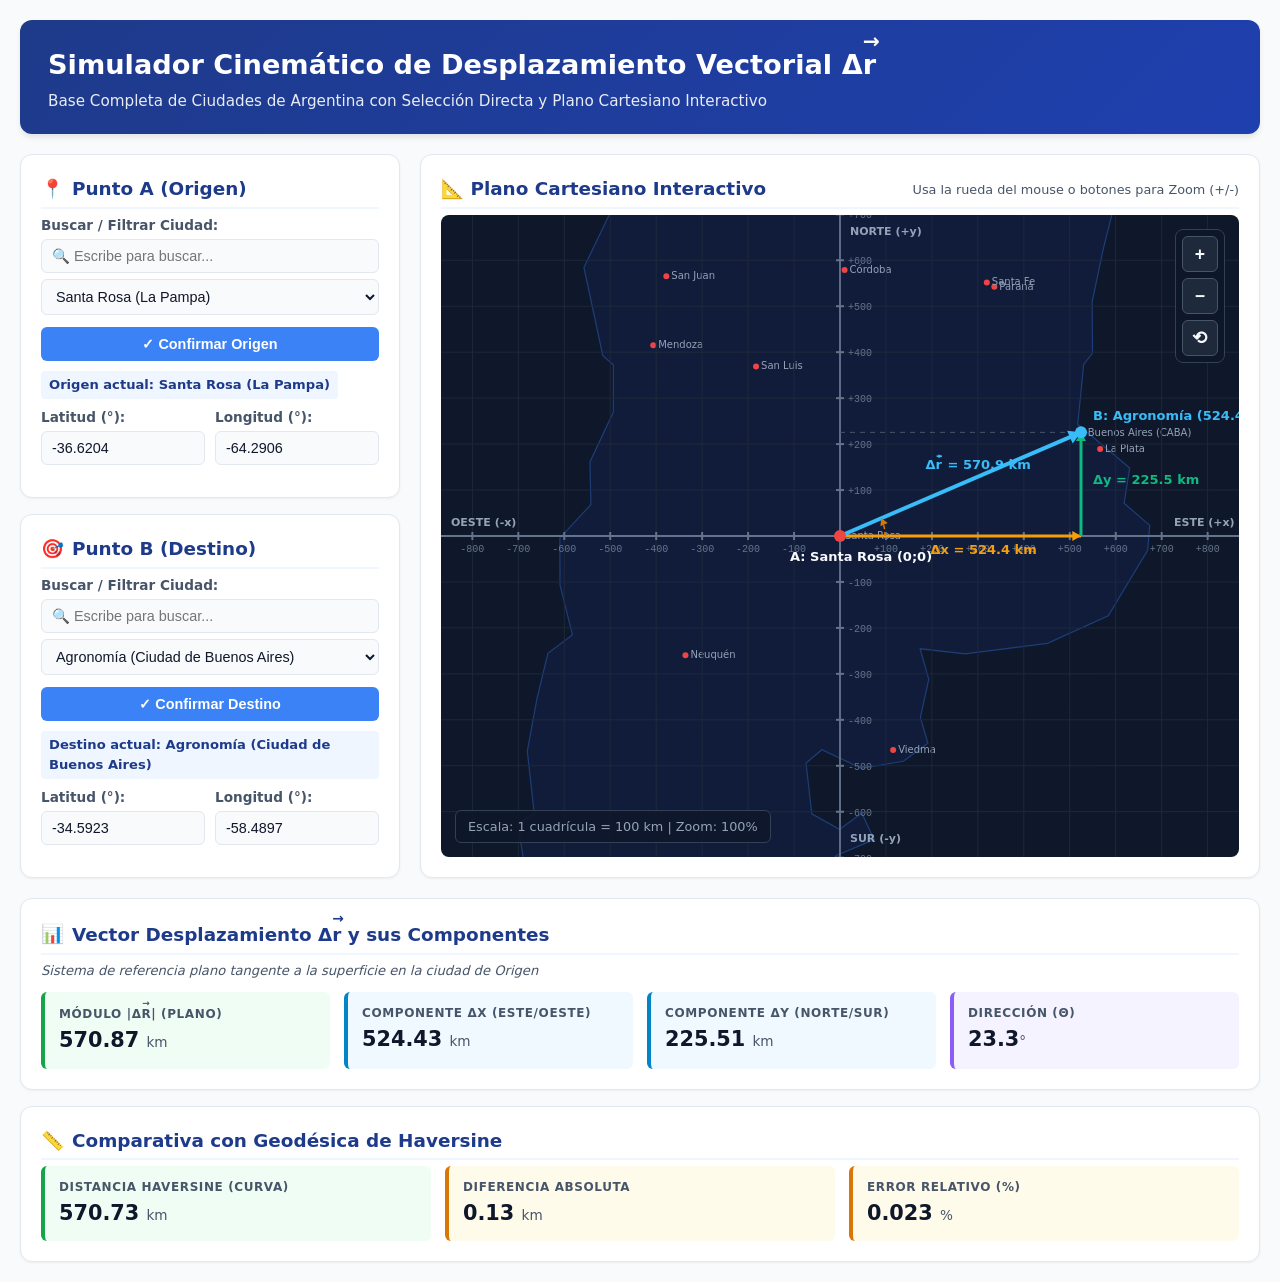
==== commit 650306ce: "Update title in index.html for clarity" ====
--- a/desplazamiento2d/index.html
+++ b/desplazamiento2d/index.html
@@ -3,7 +3,7 @@
 <head>
     <meta charset="UTF-8">
     <meta name="viewport" content="width=device-width, initial-scale=1.0">
-    <title>Simulador Cinemático de Desplazamiento Vectorial Δr</title>
+    <title>Simulador de Desplazamiento </title>
     <style>
         :root {
             --primary: #1e3a8a;
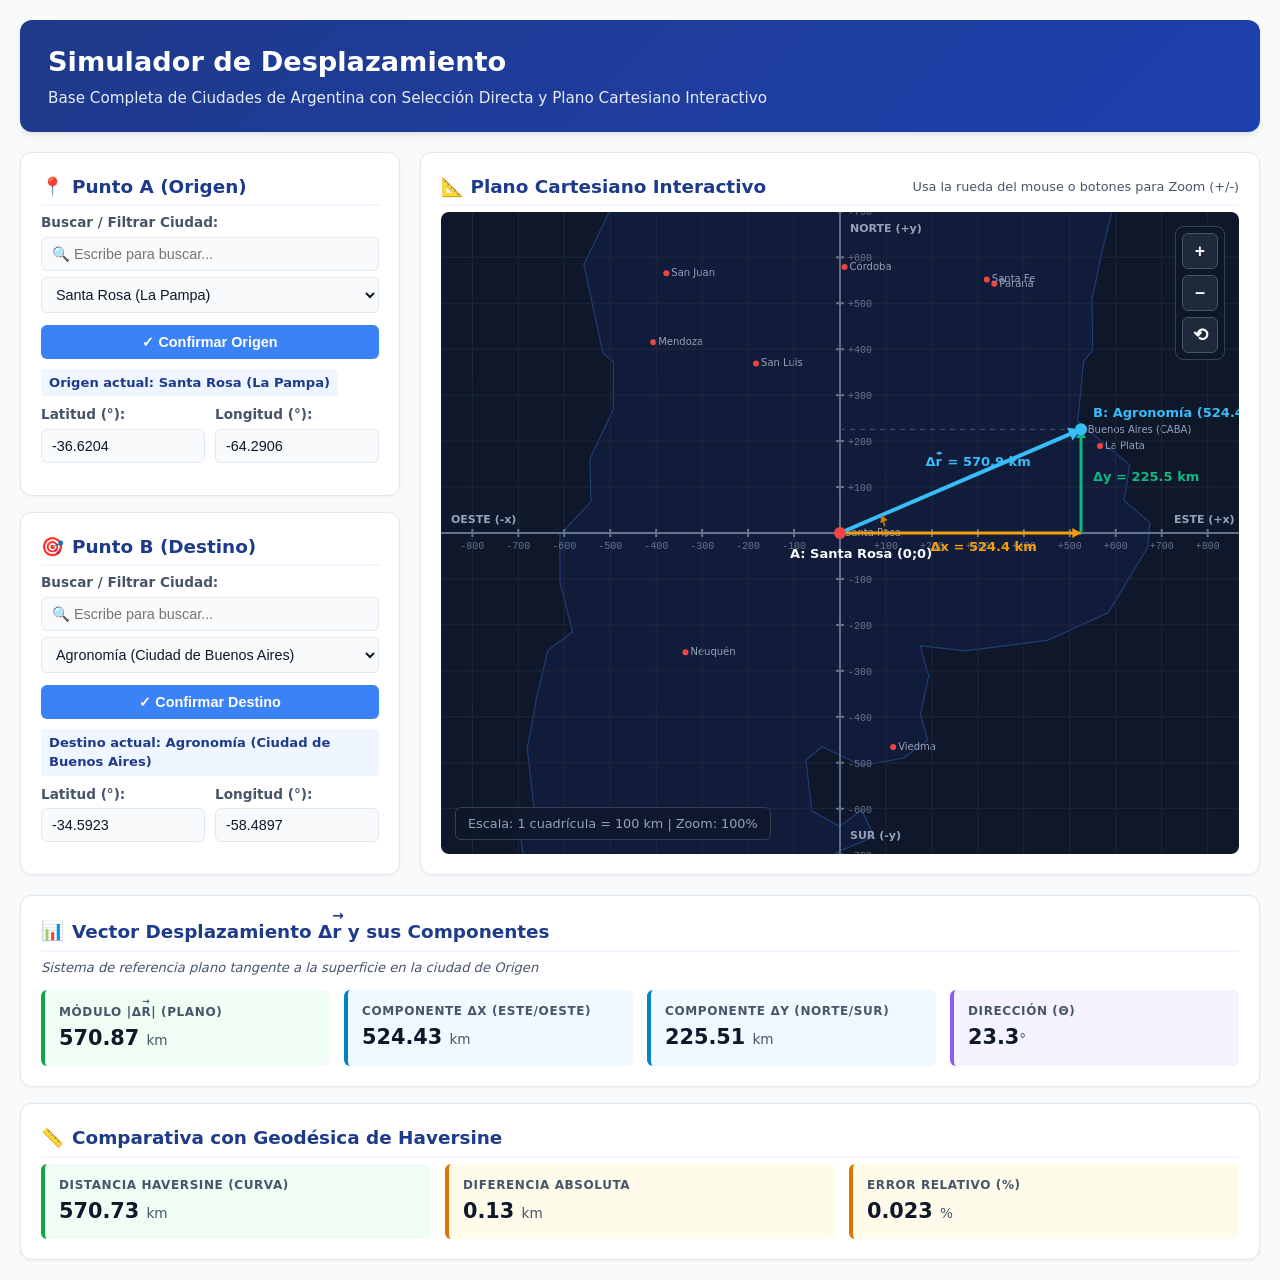
==== commit 3ee82ac6: "Update index.html" ====
--- a/desplazamiento2d/index.html
+++ b/desplazamiento2d/index.html
@@ -62,7 +62,7 @@
 
 <div class="container">
     <header>
-        <h1>Simulador Cinemático de Desplazamiento Vectorial Δ<span class="vec-arrow">r</span></h1>
+        <h1>Simulador de Desplazamiento</h1>
         <p>Base Completa de Ciudades de Argentina con Selección Directa y Plano Cartesiano Interactivo</p>
     </header>
 
